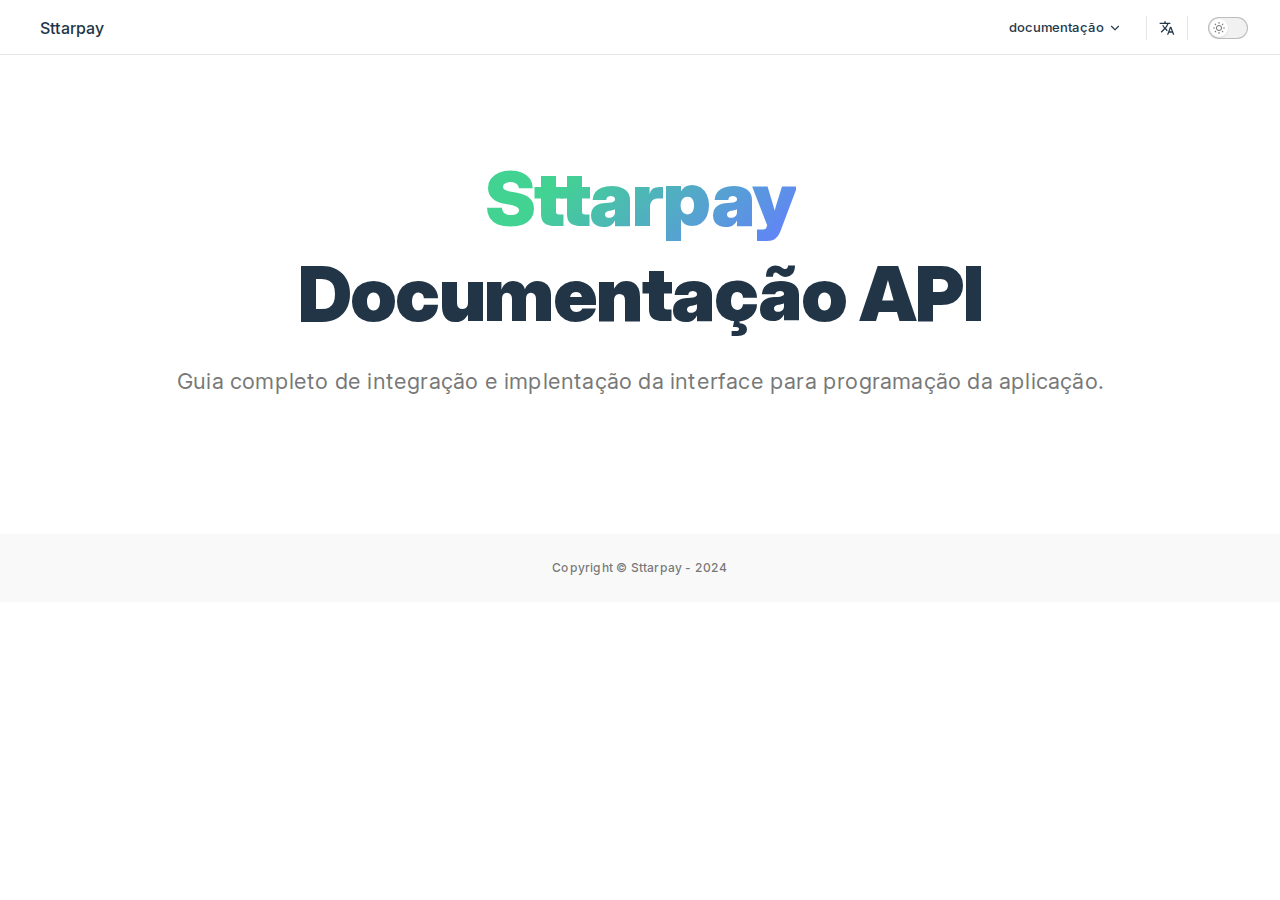
==== index.html @ b2a842ba "First Commit" ====
<!DOCTYPE html>
<html lang="pt-BR" dir="ltr">
  <head>
    <meta charset="utf-8">
    <meta name="viewport" content="width=device-width,initial-scale=1">
    <title>Sttarpay - Soluções em pagamentos | Sttarpay</title>
    <meta name="description" content="Sttarpay - Soluções em pagamentos">
    <meta name="generator" content="VitePress v1.3.1">
    <link rel="preload stylesheet" href="/assets/style.CIVxRo1d.css" as="style">
    
    <script type="module" src="/assets/app.BEiAkWxs.js"></script>
    <link rel="modulepreload" href="/assets/chunks/framework.CJnA3SgD.js">
    <link rel="modulepreload" href="/assets/chunks/theme.TRBtbxqf.js">
    <link rel="modulepreload" href="/assets/index.md.BgzaF4YB.lean.js">
    <link rel="icon" href="https://sttarpay.com/public/sttarpay/favicon.png">
    <meta name="theme-color" content="#3c8772">
    <meta property="og:url" content="https://sttarpay.com/">
    <meta property="og:type" content="website">
    <meta property="og:title" content="Sttarpay">
    <meta property="og:description" content="Sttarpay - Soluções em pagamentos">
    <meta property="og:image" content="https://sttarpay.com/public/sttarpay/logo-light.png">
    <meta name="twitter:site" content="@vuejs">
    <meta name="twitter:card" content="summary">
    <link rel="preconnect" href="https://sttarpay.com">
    <script>(()=>{const e=(s,t,r=!1)=>{const o=localStorage.getItem(s);(o?o!=="false":r)&&document.documentElement.classList.add(t)};e("vue-docs-prefer-composition","prefer-composition",!0),e("vue-docs-prefer-sfc","prefer-sfc",!0)})();</script>
    <script>location.search.includes("?uwu")&&document.documentElement.classList.add("uwu");</script>
    <script src="https://cdn.usefathom.com/script.js" data-site="XNOLWPLB" data-spa="auto" defer></script>
    <script src="https://vueschool.io/banner.js?affiliate=vuejs&amp;type=top" async></script>
    <script id="check-dark-mode">(()=>{const e=localStorage.getItem("vitepress-theme-appearance")||"auto",a=window.matchMedia("(prefers-color-scheme: dark)").matches;(!e||e==="auto"?a:e==="dark")&&document.documentElement.classList.add("dark")})();</script>
    <script id="check-mac-os">document.documentElement.classList.toggle("mac",/Mac|iPhone|iPod|iPad/i.test(navigator.platform));</script>
    <link rel="preload" href="/assets/inter-roman-latin.Di8DUHzh.woff2" as="font" type="font/woff2" crossorigin="">
  </head>
  <body>
    <div id="app"><div class="VPApp" data-v-3fe2f2df><!--[--><span tabindex="-1" data-v-361eeedf></span><a href="#VPContent" class="VPSkipLink visually-hidden" data-v-361eeedf>Skip to content</a><!--]--><!----><!--[--><!--]--><header class="VPNav nav-bar stick" data-v-3fe2f2df data-v-29266875><div class="VPNavBar" data-v-29266875 data-v-dfc07a47><div class="container" data-v-dfc07a47><a class="VPNavBarTitle" href="/" data-v-dfc07a47 data-v-f870b20c><!--[-->    <img src="https://sttarpay.com/public/sttarpay/logo-dark.png" alt="logo" style="width: 100px !important;" />
<span class="text" data-v-f870b20c>Sttarpay</span><!--]--></a><div class="content" data-v-dfc07a47><!----><nav aria-labelledby="main-nav-aria-label" class="VPNavBarMenu menu" data-v-dfc07a47 data-v-8f9f1551><span id="main-nav-aria-label" class="visually-hidden" data-v-8f9f1551>Main Navigation</span><!--[--><!--[--><div class="vt-flyout VPNavBarMenuGroup" data-v-8f9f1551 data-v-e635c560><button type="button" class="vt-flyout-button" aria-haspopup="true" aria-expanded="false"><!--[--><span class="vt-flyout-button-text">documentação <svg xmlns="http://www.w3.org/2000/svg" aria-hidden="true" focusable="false" viewbox="0 0 24 24" class="vt-flyout-button-text-icon"><path d="M12,16c-0.3,0-0.5-0.1-0.7-0.3l-6-6c-0.4-0.4-0.4-1,0-1.4s1-0.4,1.4,0l5.3,5.3l5.3-5.3c0.4-0.4,1-0.4,1.4,0s0.4,1,0,1.4l-6,6C12.5,15.9,12.3,16,12,16z"></path></svg></span><!--]--></button><div class="vt-flyout-menu"><div class="vt-menu"><div class="vt-menu-items"><!--[--><!--[--><a class="vt-link link vt-menu-link" href="/v1/introduction.html"><!--[-->API V1.0.0<!--]--><!----></a><!--]--><!--]--></div><!--[--><!--]--></div></div></div><!--]--><!--]--><div class="vt-flyout VPNavBarMenuGroup active VPNavBarLocale" data-v-8f9f1551 data-v-9d9e13ce><button type="button" class="vt-flyout-button" aria-haspopup="true" aria-expanded="false" aria-label="Select Language"><!--[--><div class="vt-locales-btn-icon-container" data-v-9d9e13ce><svg xmlns="http://www.w3.org/2000/svg" aria-hidden="true" focusable="false" viewbox="0 0 24 24" class="vt-locales-btn-icon" data-v-9d9e13ce><path d="M0 0h24v24H0z" fill="none"></path><path d=" M12.87 15.07l-2.54-2.51.03-.03c1.74-1.94 2.98-4.17 3.71-6.53H17V4h-7V2H8v2H1v1.99h11.17C11.5 7.92 10.44 9.75 9 11.35 8.07 10.32 7.3 9.19 6.69 8h-2c.73 1.63 1.73 3.17 2.98 4.56l-5.09 5.02L4 19l5-5 3.11 3.11.76-2.04zM18.5 10h-2L12 22h2l1.12-3h4.75L21 22h2l-4.5-12zm-2.62 7l1.62-4.33L19.12 17h-3.24z " class="css-c4d79v"></path></svg></div><!--]--></button><div class="vt-flyout-menu"><div class="vt-menu"><!----><!--[--><!--[--><!--[--><div class="vt-menu-items x-padding" data-v-9d9e13ce><!--[--><!--]--></div><!----><!--]--><!--]--><!--]--></div></div></div></nav><div class="VPNavBarAppearance appearance" data-v-dfc07a47 data-v-9a180c9d><button class="vt-switch vt-switch-appearance" type="button" role="switch" aria-label="Toggle dark mode" aria-checked="false" data-v-9a180c9d><span class="vt-switch-check"><span class="vt-switch-icon"><!--[--><svg xmlns="http://www.w3.org/2000/svg" aria-hidden="true" focusable="false" viewbox="0 0 24 24" class="vt-switch-appearance-sun"><path d="M12,18c-3.3,0-6-2.7-6-6s2.7-6,6-6s6,2.7,6,6S15.3,18,12,18zM12,8c-2.2,0-4,1.8-4,4c0,2.2,1.8,4,4,4c2.2,0,4-1.8,4-4C16,9.8,14.2,8,12,8z"></path><path d="M12,4c-0.6,0-1-0.4-1-1V1c0-0.6,0.4-1,1-1s1,0.4,1,1v2C13,3.6,12.6,4,12,4z"></path><path d="M12,24c-0.6,0-1-0.4-1-1v-2c0-0.6,0.4-1,1-1s1,0.4,1,1v2C13,23.6,12.6,24,12,24z"></path><path d="M5.6,6.6c-0.3,0-0.5-0.1-0.7-0.3L3.5,4.9c-0.4-0.4-0.4-1,0-1.4s1-0.4,1.4,0l1.4,1.4c0.4,0.4,0.4,1,0,1.4C6.2,6.5,5.9,6.6,5.6,6.6z"></path><path d="M19.8,20.8c-0.3,0-0.5-0.1-0.7-0.3l-1.4-1.4c-0.4-0.4-0.4-1,0-1.4s1-0.4,1.4,0l1.4,1.4c0.4,0.4,0.4,1,0,1.4C20.3,20.7,20,20.8,19.8,20.8z"></path><path d="M3,13H1c-0.6,0-1-0.4-1-1s0.4-1,1-1h2c0.6,0,1,0.4,1,1S3.6,13,3,13z"></path><path d="M23,13h-2c-0.6,0-1-0.4-1-1s0.4-1,1-1h2c0.6,0,1,0.4,1,1S23.6,13,23,13z"></path><path d="M4.2,20.8c-0.3,0-0.5-0.1-0.7-0.3c-0.4-0.4-0.4-1,0-1.4l1.4-1.4c0.4-0.4,1-0.4,1.4,0s0.4,1,0,1.4l-1.4,1.4C4.7,20.7,4.5,20.8,4.2,20.8z"></path><path d="M18.4,6.6c-0.3,0-0.5-0.1-0.7-0.3c-0.4-0.4-0.4-1,0-1.4l1.4-1.4c0.4-0.4,1-0.4,1.4,0s0.4,1,0,1.4l-1.4,1.4C18.9,6.5,18.6,6.6,18.4,6.6z"></path></svg><svg xmlns="http://www.w3.org/2000/svg" aria-hidden="true" focusable="false" viewbox="0 0 24 24" class="vt-switch-appearance-moon"><path d="M12.1,22c-0.3,0-0.6,0-0.9,0c-5.5-0.5-9.5-5.4-9-10.9c0.4-4.8,4.2-8.6,9-9c0.4,0,0.8,0.2,1,0.5c0.2,0.3,0.2,0.8-0.1,1.1c-2,2.7-1.4,6.4,1.3,8.4c2.1,1.6,5,1.6,7.1,0c0.3-0.2,0.7-0.3,1.1-0.1c0.3,0.2,0.5,0.6,0.5,1c-0.2,2.7-1.5,5.1-3.6,6.8C16.6,21.2,14.4,22,12.1,22zM9.3,4.4c-2.9,1-5,3.6-5.2,6.8c-0.4,4.4,2.8,8.3,7.2,8.7c2.1,0.2,4.2-0.4,5.8-1.8c1.1-0.9,1.9-2.1,2.4-3.4c-2.5,0.9-5.3,0.5-7.5-1.1C9.2,11.4,8.1,7.7,9.3,4.4z"></path></svg><!--]--></span></span></button></div><!----><div class="vt-flyout VPNavBarExtra extra" data-v-dfc07a47 data-v-f8e00724><button type="button" class="vt-flyout-button" aria-haspopup="true" aria-expanded="false" aria-label="extra navigation"><!--[--><svg xmlns="http://www.w3.org/2000/svg" aria-hidden="true" focusable="false" viewbox="0 0 24 24" class="vt-flyout-button-icon"><circle cx="12" cy="12" r="2"></circle><circle cx="19" cy="12" r="2"></circle><circle cx="5" cy="12" r="2"></circle></svg><!--]--></button><div class="vt-flyout-menu"><div class="vt-menu"><!----><!--[--><!--[--><div class="vt-menu-group" data-v-f8e00724><div class="vt-menu-item item" data-v-f8e00724><p class="vt-menu-label" data-v-f8e00724>Appearance</p><div class="vt-menu-action action" data-v-f8e00724><button class="vt-switch vt-switch-appearance" type="button" role="switch" aria-label="Toggle dark mode" aria-checked="false" data-v-f8e00724><span class="vt-switch-check"><span class="vt-switch-icon"><!--[--><svg xmlns="http://www.w3.org/2000/svg" aria-hidden="true" focusable="false" viewbox="0 0 24 24" class="vt-switch-appearance-sun"><path d="M12,18c-3.3,0-6-2.7-6-6s2.7-6,6-6s6,2.7,6,6S15.3,18,12,18zM12,8c-2.2,0-4,1.8-4,4c0,2.2,1.8,4,4,4c2.2,0,4-1.8,4-4C16,9.8,14.2,8,12,8z"></path><path d="M12,4c-0.6,0-1-0.4-1-1V1c0-0.6,0.4-1,1-1s1,0.4,1,1v2C13,3.6,12.6,4,12,4z"></path><path d="M12,24c-0.6,0-1-0.4-1-1v-2c0-0.6,0.4-1,1-1s1,0.4,1,1v2C13,23.6,12.6,24,12,24z"></path><path d="M5.6,6.6c-0.3,0-0.5-0.1-0.7-0.3L3.5,4.9c-0.4-0.4-0.4-1,0-1.4s1-0.4,1.4,0l1.4,1.4c0.4,0.4,0.4,1,0,1.4C6.2,6.5,5.9,6.6,5.6,6.6z"></path><path d="M19.8,20.8c-0.3,0-0.5-0.1-0.7-0.3l-1.4-1.4c-0.4-0.4-0.4-1,0-1.4s1-0.4,1.4,0l1.4,1.4c0.4,0.4,0.4,1,0,1.4C20.3,20.7,20,20.8,19.8,20.8z"></path><path d="M3,13H1c-0.6,0-1-0.4-1-1s0.4-1,1-1h2c0.6,0,1,0.4,1,1S3.6,13,3,13z"></path><path d="M23,13h-2c-0.6,0-1-0.4-1-1s0.4-1,1-1h2c0.6,0,1,0.4,1,1S23.6,13,23,13z"></path><path d="M4.2,20.8c-0.3,0-0.5-0.1-0.7-0.3c-0.4-0.4-0.4-1,0-1.4l1.4-1.4c0.4-0.4,1-0.4,1.4,0s0.4,1,0,1.4l-1.4,1.4C4.7,20.7,4.5,20.8,4.2,20.8z"></path><path d="M18.4,6.6c-0.3,0-0.5-0.1-0.7-0.3c-0.4-0.4-0.4-1,0-1.4l1.4-1.4c0.4-0.4,1-0.4,1.4,0s0.4,1,0,1.4l-1.4,1.4C18.9,6.5,18.6,6.6,18.4,6.6z"></path></svg><svg xmlns="http://www.w3.org/2000/svg" aria-hidden="true" focusable="false" viewbox="0 0 24 24" class="vt-switch-appearance-moon"><path d="M12.1,22c-0.3,0-0.6,0-0.9,0c-5.5-0.5-9.5-5.4-9-10.9c0.4-4.8,4.2-8.6,9-9c0.4,0,0.8,0.2,1,0.5c0.2,0.3,0.2,0.8-0.1,1.1c-2,2.7-1.4,6.4,1.3,8.4c2.1,1.6,5,1.6,7.1,0c0.3-0.2,0.7-0.3,1.1-0.1c0.3,0.2,0.5,0.6,0.5,1c-0.2,2.7-1.5,5.1-3.6,6.8C16.6,21.2,14.4,22,12.1,22zM9.3,4.4c-2.9,1-5,3.6-5.2,6.8c-0.4,4.4,2.8,8.3,7.2,8.7c2.1,0.2,4.2-0.4,5.8-1.8c1.1-0.9,1.9-2.1,2.4-3.4c-2.5,0.9-5.3,0.5-7.5-1.1C9.2,11.4,8.1,7.7,9.3,4.4z"></path></svg><!--]--></span></span></button></div></div></div><!----><!--]--><!--]--></div></div></div><button type="button" class="vt-hamburger VPNavBarHamburger hamburger" aria-label="Mobile navigation" aria-expanded="false" aria-controls="VPNavScreen" data-v-dfc07a47 data-v-233133a8><span class="vt-hamburger-container"><span class="vt-hamburger-top"></span><span class="vt-hamburger-middle"></span><span class="vt-hamburger-bottom"></span></span></button></div></div></div><!----></header><!----><!----><div id="VPContent" class="VPContent" data-v-3fe2f2df data-v-3d0eeaa6><div class="VPContentPage" data-v-3d0eeaa6><main><div style="position:relative;"><div><section id="hero" data-v-91623d86><img id="uwu" alt="Sttarpay" data-v-91623d86><h1 class="tagline" data-v-91623d86><span class="accent" data-v-91623d86>Sttarpay</span><br data-v-91623d86>Documentação API </h1><p class="description" data-v-91623d86> Guia completo de integração e implentação da interface para programação da aplicação. </p></section></div></div></main><!--[--><!--]--><div class="VPFooter" data-v-10fd32f1><!----><p class="copyright" data-v-10fd32f1>Copyright © Sttarpay - 2024 </p></div><!--[--><!--]--></div></div><div class="visually-hidden" aria-live="polite" data-v-3fe2f2df>Sttarpay - Soluções em pagamentos has loaded</div></div></div>
    <script>window.__VP_HASH_MAP__=JSON.parse("{\"index.md\":\"BgzaF4YB\",\"v1_authenticate.md\":\"b1BsYi8D\",\"v1_check-qrcode.md\":\"CsgzzR9W\",\"v1_generate-checkout.md\":\"n5UUa36j\",\"v1_generate-qrcode.md\":\"f564M9rn\",\"v1_introduction.md\":\"51lVRAH8\"}");window.__VP_SITE_DATA__=JSON.parse("{\"lang\":\"pt-BR\",\"dir\":\"ltr\",\"title\":\"Sttarpay\",\"description\":\"Sttarpay - Soluções em pagamentos\",\"base\":\"/\",\"head\":[],\"router\":{\"prefetchLinks\":true},\"appearance\":true,\"themeConfig\":{\"nav\":[{\"text\":\"documentação\",\"activeMatch\":\"^/(guide|style-guide|cookbook|examples)/\",\"items\":[{\"text\":\"API V1.0.0\",\"link\":\"/v1/introduction\"}]}],\"sidebar\":{\"/v1/\":[{\"text\":\"Introdução\",\"items\":[{\"text\":\"Autenticação da API\",\"link\":\"/v1/authenticate\"},{\"text\":\"Gerando QRCode de cobrança\",\"link\":\"/v1/generate-qrcode\"},{\"text\":\"Gerando Checkout de pagamento\",\"link\":\"/v1/generate-checkout\"},{\"text\":\"Status do pagamento\",\"link\":\"/v1/check-qrcode\"}]}]},\"localeLinks\":[],\"footer\":{\"copyright\":\"Copyright © Sttarpay - 2024 \"}},\"locales\":{},\"scrollOffset\":[\"header\",\".VPLocalNav\"],\"cleanUrls\":false}");</script>
    
  </body>
</html>
---- assets/style.CIVxRo1d.css ----
@import"https://fonts.googleapis.com/css2?family=Inter:wght@100..900&display=swap";.vt-doc.api h2 .header-anchor,.vt-doc.style-guide h2 .header-anchor{opacity:1}.vt-doc.sponsor h3{text-align:center;padding-bottom:1em;border-bottom:1px solid var(--vt-c-divider-light)}.vt-doc.sponsor h3 .header-anchor{display:none}.vt-badge.wip:before{content:"WIP"}.vt-badge.ts{background-color:#3178c6}.vt-badge.ts:before{content:"TS"}.vt-badge.dev-only,.vt-badge.experimental{color:var(--vt-c-text-light-1);background-color:var(--vt-c-yellow)}.vt-badge.dev-only:before{content:"Dev only"}.vt-badge.experimental:before{content:"Experimental"}.vt-badge[data-text]:before{content:attr(data-text)}.next-steps{margin-top:3rem}.next-steps .vt-box{border:1px solid var(--vt-c-bg-soft)}.next-steps .vt-box:hover{border-color:var(--vt-c-green-light);transition:border-color .3s cubic-bezier(.25,.8,.25,1)}.vt-doc .next-steps-link{font-size:20px;line-height:1.4;letter-spacing:-.02em;margin-bottom:.75em;display:block;color:var(--vt-c-green)}.vt-doc .next-steps-caption{margin-bottom:0;color:var(--vt-c-text-2);transition:color .5s}.vt-doc a[href^="https://play.vuejs.org"]:before{content:"▶";width:20px;height:20px;display:inline-flex;border-radius:10px;vertical-align:middle;position:relative;top:-2px;color:var(--vt-c-green);border:2px solid var(--vt-c-green);margin-right:8px;margin-left:4px;line-height:16px;padding-left:4.2px;font-size:11px}.demo{padding:22px 24px;border-radius:8px;box-shadow:var(--vt-shadow-2);margin-bottom:1.2em;transition:background-color .5s ease}.dark .demo{background-color:var(--vt-c-bg-soft)}.demo p{margin:0}.demo button{background-color:var(--vt-c-bg-mute);transition:background-color .5s;padding:5px 12px;border:1px solid var(--vt-c-divider);border-radius:8px;font-size:.9em;font-weight:600}.demo button+button{margin-left:1em}.demo input,.demo textarea,.demo select{border:1px solid var(--vt-c-divider);border-radius:4px;padding:.2em .6em;margin-top:10px;background:transparent;transition:background-color .5s}.dark .demo select{background:var(--vt-c-bg-soft)}.dark .demo select option{background:transparent}.demo input:not([type]):focus,.demo textarea:focus,.demo select:focus{outline:1px solid blue}.demo select{-webkit-appearance:listbox}.demo label{margin:0 1em 0 .4em}.demo select[multiple]{width:100px}.demo h1{margin:10px 0 0}.nowrap{white-space:nowrap}.sr-only{position:absolute;width:1px;height:1px;padding:0;margin:-1px;overflow:hidden;clip:rect(0,0,0,0);border:0}.style-example{border-radius:8px 8px 12px 12px;margin:1.6em 0;padding:1.6em 1.6em .1px;position:relative;border:1px solid transparent;transition:background-color .25s ease,border-color .25s ease}.vt-doc .style-example h3{margin:0;font-size:1.1em}.style-example-bad{background:#f7e8e8}.dark .style-example-bad{background:transparent;border-color:var(--vt-c-red)}.style-example-bad h3{color:var(--vt-c-red)}.style-example-good{background:#ecfaf7}.dark .style-example-good{background:transparent;border-color:var(--vt-c-green)}.style-example-good h3{color:var(--vt-c-green)}.details summary{font-weight:700!important}.style-verb{font-size:.6em;display:inline-block;border-radius:6px;font-size:.65em;line-height:1;font-weight:600;padding:.35em .4em .3em;position:relative;top:-.15em;margin-right:.5em;color:var(--vt-c-bg);transition:color .5s;background-color:var(--vt-c-brand)}.style-verb.avoid{background-color:var(--vt-c-red)}/*!
 * Font Awesome Free 6.6.0 by @fontawesome - https://fontawesome.com
 * License - https://fontawesome.com/license/free (Icons: CC BY 4.0, Fonts: SIL OFL 1.1, Code: MIT License)
 * Copyright 2024 Fonticons, Inc.
 */.fa{font-family:var(--fa-style-family,"Font Awesome 6 Free");font-weight:var(--fa-style,900)}.fa,.fa-brands,.fa-classic,.fa-regular,.fa-sharp-solid,.fa-solid,.fab,.far,.fas{-moz-osx-font-smoothing:grayscale;-webkit-font-smoothing:antialiased;display:var(--fa-display,inline-block);font-style:normal;font-variant:normal;line-height:1;text-rendering:auto}.fa-classic,.fa-regular,.fa-solid,.far,.fas{font-family:"Font Awesome 6 Free"}.fa-brands,.fab{font-family:"Font Awesome 6 Brands"}.fa-1x{font-size:1em}.fa-2x{font-size:2em}.fa-3x{font-size:3em}.fa-4x{font-size:4em}.fa-5x{font-size:5em}.fa-6x{font-size:6em}.fa-7x{font-size:7em}.fa-8x{font-size:8em}.fa-9x{font-size:9em}.fa-10x{font-size:10em}.fa-2xs{font-size:.625em;line-height:.1em;vertical-align:.225em}.fa-xs{font-size:.75em;line-height:.08333em;vertical-align:.125em}.fa-sm{font-size:.875em;line-height:.07143em;vertical-align:.05357em}.fa-lg{font-size:1.25em;line-height:.05em;vertical-align:-.075em}.fa-xl{font-size:1.5em;line-height:.04167em;vertical-align:-.125em}.fa-2xl{font-size:2em;line-height:.03125em;vertical-align:-.1875em}.fa-fw{text-align:center;width:1.25em}.fa-ul{list-style-type:none;margin-left:var(--fa-li-margin,2.5em);padding-left:0}.fa-ul>li{position:relative}.fa-li{left:calc(var(--fa-li-width, 2em)*-1);position:absolute;text-align:center;width:var(--fa-li-width,2em);line-height:inherit}.fa-border{border-radius:var(--fa-border-radius,.1em);border:var(--fa-border-width,.08em) var(--fa-border-style,solid) var(--fa-border-color,#eee);padding:var(--fa-border-padding,.2em .25em .15em)}.fa-pull-left{float:left;margin-right:var(--fa-pull-margin,.3em)}.fa-pull-right{float:right;margin-left:var(--fa-pull-margin,.3em)}.fa-beat{animation-name:fa-beat;animation-delay:var(--fa-animation-delay,0s);animation-direction:var(--fa-animation-direction,normal);animation-duration:var(--fa-animation-duration,1s);animation-iteration-count:var(--fa-animation-iteration-count,infinite);animation-timing-function:var(--fa-animation-timing,ease-in-out)}.fa-bounce{animation-name:fa-bounce;animation-delay:var(--fa-animation-delay,0s);animation-direction:var(--fa-animation-direction,normal);animation-duration:var(--fa-animation-duration,1s);animation-iteration-count:var(--fa-animation-iteration-count,infinite);animation-timing-function:var(--fa-animation-timing,cubic-bezier(.28,.84,.42,1))}.fa-fade{animation-name:fa-fade;animation-iteration-count:var(--fa-animation-iteration-count,infinite);animation-timing-function:var(--fa-animation-timing,cubic-bezier(.4,0,.6,1))}.fa-beat-fade,.fa-fade{animation-delay:var(--fa-animation-delay,0s);animation-direction:var(--fa-animation-direction,normal);animation-duration:var(--fa-animation-duration,1s)}.fa-beat-fade{animation-name:fa-beat-fade;animation-iteration-count:var(--fa-animation-iteration-count,infinite);animation-timing-function:var(--fa-animation-timing,cubic-bezier(.4,0,.6,1))}.fa-flip{animation-name:fa-flip;animation-delay:var(--fa-animation-delay,0s);animation-direction:var(--fa-animation-direction,normal);animation-duration:var(--fa-animation-duration,1s);animation-iteration-count:var(--fa-animation-iteration-count,infinite);animation-timing-function:var(--fa-animation-timing,ease-in-out)}.fa-shake{animation-name:fa-shake;animation-duration:var(--fa-animation-duration,1s);animation-iteration-count:var(--fa-animation-iteration-count,infinite);animation-timing-function:var(--fa-animation-timing,linear)}.fa-shake,.fa-spin{animation-delay:var(--fa-animation-delay,0s);animation-direction:var(--fa-animation-direction,normal)}.fa-spin{animation-name:fa-spin;animation-duration:var(--fa-animation-duration,2s);animation-iteration-count:var(--fa-animation-iteration-count,infinite);animation-timing-function:var(--fa-animation-timing,linear)}.fa-spin-reverse{--fa-animation-direction:reverse}.fa-pulse,.fa-spin-pulse{animation-name:fa-spin;animation-direction:var(--fa-animation-direction,normal);animation-duration:var(--fa-animation-duration,1s);animation-iteration-count:var(--fa-animation-iteration-count,infinite);animation-timing-function:var(--fa-animation-timing,steps(8))}@media (prefers-reduced-motion:reduce){.fa-beat,.fa-beat-fade,.fa-bounce,.fa-fade,.fa-flip,.fa-pulse,.fa-shake,.fa-spin,.fa-spin-pulse{animation-delay:-1ms;animation-duration:1ms;animation-iteration-count:1;transition-delay:0s;transition-duration:0s}}@keyframes fa-beat{0%,90%{transform:scale(1)}45%{transform:scale(var(--fa-beat-scale,1.25))}}@keyframes fa-bounce{0%{transform:scale(1) translateY(0)}10%{transform:scale(var(--fa-bounce-start-scale-x,1.1),var(--fa-bounce-start-scale-y,.9)) translateY(0)}30%{transform:scale(var(--fa-bounce-jump-scale-x,.9),var(--fa-bounce-jump-scale-y,1.1)) translateY(var(--fa-bounce-height,-.5em))}50%{transform:scale(var(--fa-bounce-land-scale-x,1.05),var(--fa-bounce-land-scale-y,.95)) translateY(0)}57%{transform:scale(1) translateY(var(--fa-bounce-rebound,-.125em))}64%{transform:scale(1) translateY(0)}to{transform:scale(1) translateY(0)}}@keyframes fa-fade{50%{opacity:var(--fa-fade-opacity,.4)}}@keyframes fa-beat-fade{0%,to{opacity:var(--fa-beat-fade-opacity,.4);transform:scale(1)}50%{opacity:1;transform:scale(var(--fa-beat-fade-scale,1.125))}}@keyframes fa-flip{50%{transform:rotate3d(var(--fa-flip-x,0),var(--fa-flip-y,1),var(--fa-flip-z,0),var(--fa-flip-angle,-180deg))}}@keyframes fa-shake{0%{transform:rotate(-15deg)}4%{transform:rotate(15deg)}8%,24%{transform:rotate(-18deg)}12%,28%{transform:rotate(18deg)}16%{transform:rotate(-22deg)}20%{transform:rotate(22deg)}32%{transform:rotate(-12deg)}36%{transform:rotate(12deg)}40%,to{transform:rotate(0)}}@keyframes fa-spin{0%{transform:rotate(0)}to{transform:rotate(1turn)}}.fa-rotate-90{transform:rotate(90deg)}.fa-rotate-180{transform:rotate(180deg)}.fa-rotate-270{transform:rotate(270deg)}.fa-flip-horizontal{transform:scaleX(-1)}.fa-flip-vertical{transform:scaleY(-1)}.fa-flip-both,.fa-flip-horizontal.fa-flip-vertical{transform:scale(-1)}.fa-rotate-by{transform:rotate(var(--fa-rotate-angle,0))}.fa-stack{display:inline-block;height:2em;line-height:2em;position:relative;vertical-align:middle;width:2.5em}.fa-stack-1x,.fa-stack-2x{left:0;position:absolute;text-align:center;width:100%;z-index:var(--fa-stack-z-index,auto)}.fa-stack-1x{line-height:inherit}.fa-stack-2x{font-size:2em}.fa-inverse{color:var(--fa-inverse,#fff)}.fa-0:before{content:"0"}.fa-1:before{content:"1"}.fa-2:before{content:"2"}.fa-3:before{content:"3"}.fa-4:before{content:"4"}.fa-5:before{content:"5"}.fa-6:before{content:"6"}.fa-7:before{content:"7"}.fa-8:before{content:"8"}.fa-9:before{content:"9"}.fa-fill-drip:before{content:""}.fa-arrows-to-circle:before{content:""}.fa-chevron-circle-right:before,.fa-circle-chevron-right:before{content:""}.fa-at:before{content:"@"}.fa-trash-alt:before,.fa-trash-can:before{content:""}.fa-text-height:before{content:""}.fa-user-times:before,.fa-user-xmark:before{content:""}.fa-stethoscope:before{content:""}.fa-comment-alt:before,.fa-message:before{content:""}.fa-info:before{content:""}.fa-compress-alt:before,.fa-down-left-and-up-right-to-center:before{content:""}.fa-explosion:before{content:""}.fa-file-alt:before,.fa-file-lines:before,.fa-file-text:before{content:""}.fa-wave-square:before{content:""}.fa-ring:before{content:""}.fa-building-un:before{content:""}.fa-dice-three:before{content:""}.fa-calendar-alt:before,.fa-calendar-days:before{content:""}.fa-anchor-circle-check:before{content:""}.fa-building-circle-arrow-right:before{content:""}.fa-volleyball-ball:before,.fa-volleyball:before{content:""}.fa-arrows-up-to-line:before{content:""}.fa-sort-desc:before,.fa-sort-down:before{content:""}.fa-circle-minus:before,.fa-minus-circle:before{content:""}.fa-door-open:before{content:""}.fa-right-from-bracket:before,.fa-sign-out-alt:before{content:""}.fa-atom:before{content:""}.fa-soap:before{content:""}.fa-heart-music-camera-bolt:before,.fa-icons:before{content:""}.fa-microphone-alt-slash:before,.fa-microphone-lines-slash:before{content:""}.fa-bridge-circle-check:before{content:""}.fa-pump-medical:before{content:""}.fa-fingerprint:before{content:""}.fa-hand-point-right:before{content:""}.fa-magnifying-glass-location:before,.fa-search-location:before{content:""}.fa-forward-step:before,.fa-step-forward:before{content:""}.fa-face-smile-beam:before,.fa-smile-beam:before{content:""}.fa-flag-checkered:before{content:""}.fa-football-ball:before,.fa-football:before{content:""}.fa-school-circle-exclamation:before{content:""}.fa-crop:before{content:""}.fa-angle-double-down:before,.fa-angles-down:before{content:""}.fa-users-rectangle:before{content:""}.fa-people-roof:before{content:""}.fa-people-line:before{content:""}.fa-beer-mug-empty:before,.fa-beer:before{content:""}.fa-diagram-predecessor:before{content:""}.fa-arrow-up-long:before,.fa-long-arrow-up:before{content:""}.fa-burn:before,.fa-fire-flame-simple:before{content:""}.fa-male:before,.fa-person:before{content:""}.fa-laptop:before{content:""}.fa-file-csv:before{content:""}.fa-menorah:before{content:""}.fa-truck-plane:before{content:""}.fa-record-vinyl:before{content:""}.fa-face-grin-stars:before,.fa-grin-stars:before{content:""}.fa-bong:before{content:""}.fa-pastafarianism:before,.fa-spaghetti-monster-flying:before{content:""}.fa-arrow-down-up-across-line:before{content:""}.fa-spoon:before,.fa-utensil-spoon:before{content:""}.fa-jar-wheat:before{content:""}.fa-envelopes-bulk:before,.fa-mail-bulk:before{content:""}.fa-file-circle-exclamation:before{content:""}.fa-circle-h:before,.fa-hospital-symbol:before{content:""}.fa-pager:before{content:""}.fa-address-book:before,.fa-contact-book:before{content:""}.fa-strikethrough:before{content:""}.fa-k:before{content:"K"}.fa-landmark-flag:before{content:""}.fa-pencil-alt:before,.fa-pencil:before{content:""}.fa-backward:before{content:""}.fa-caret-right:before{content:""}.fa-comments:before{content:""}.fa-file-clipboard:before,.fa-paste:before{content:""}.fa-code-pull-request:before{content:""}.fa-clipboard-list:before{content:""}.fa-truck-loading:before,.fa-truck-ramp-box:before{content:""}.fa-user-check:before{content:""}.fa-vial-virus:before{content:""}.fa-sheet-plastic:before{content:""}.fa-blog:before{content:""}.fa-user-ninja:before{content:""}.fa-person-arrow-up-from-line:before{content:""}.fa-scroll-torah:before,.fa-torah:before{content:""}.fa-broom-ball:before,.fa-quidditch-broom-ball:before,.fa-quidditch:before{content:""}.fa-toggle-off:before{content:""}.fa-archive:before,.fa-box-archive:before{content:""}.fa-person-drowning:before{content:""}.fa-arrow-down-9-1:before,.fa-sort-numeric-desc:before,.fa-sort-numeric-down-alt:before{content:""}.fa-face-grin-tongue-squint:before,.fa-grin-tongue-squint:before{content:""}.fa-spray-can:before{content:""}.fa-truck-monster:before{content:""}.fa-w:before{content:"W"}.fa-earth-africa:before,.fa-globe-africa:before{content:""}.fa-rainbow:before{content:""}.fa-circle-notch:before{content:""}.fa-tablet-alt:before,.fa-tablet-screen-button:before{content:""}.fa-paw:before{content:""}.fa-cloud:before{content:""}.fa-trowel-bricks:before{content:""}.fa-face-flushed:before,.fa-flushed:before{content:""}.fa-hospital-user:before{content:""}.fa-tent-arrow-left-right:before{content:""}.fa-gavel:before,.fa-legal:before{content:""}.fa-binoculars:before{content:""}.fa-microphone-slash:before{content:""}.fa-box-tissue:before{content:""}.fa-motorcycle:before{content:""}.fa-bell-concierge:before,.fa-concierge-bell:before{content:""}.fa-pen-ruler:before,.fa-pencil-ruler:before{content:""}.fa-people-arrows-left-right:before,.fa-people-arrows:before{content:""}.fa-mars-and-venus-burst:before{content:""}.fa-caret-square-right:before,.fa-square-caret-right:before{content:""}.fa-cut:before,.fa-scissors:before{content:""}.fa-sun-plant-wilt:before{content:""}.fa-toilets-portable:before{content:""}.fa-hockey-puck:before{content:""}.fa-table:before{content:""}.fa-magnifying-glass-arrow-right:before{content:""}.fa-digital-tachograph:before,.fa-tachograph-digital:before{content:""}.fa-users-slash:before{content:""}.fa-clover:before{content:""}.fa-mail-reply:before,.fa-reply:before{content:""}.fa-star-and-crescent:before{content:""}.fa-house-fire:before{content:""}.fa-minus-square:before,.fa-square-minus:before{content:""}.fa-helicopter:before{content:""}.fa-compass:before{content:""}.fa-caret-square-down:before,.fa-square-caret-down:before{content:""}.fa-file-circle-question:before{content:""}.fa-laptop-code:before{content:""}.fa-swatchbook:before{content:""}.fa-prescription-bottle:before{content:""}.fa-bars:before,.fa-navicon:before{content:""}.fa-people-group:before{content:""}.fa-hourglass-3:before,.fa-hourglass-end:before{content:""}.fa-heart-broken:before,.fa-heart-crack:before{content:""}.fa-external-link-square-alt:before,.fa-square-up-right:before{content:""}.fa-face-kiss-beam:before,.fa-kiss-beam:before{content:""}.fa-film:before{content:""}.fa-ruler-horizontal:before{content:""}.fa-people-robbery:before{content:""}.fa-lightbulb:before{content:""}.fa-caret-left:before{content:""}.fa-circle-exclamation:before,.fa-exclamation-circle:before{content:""}.fa-school-circle-xmark:before{content:""}.fa-arrow-right-from-bracket:before,.fa-sign-out:before{content:""}.fa-chevron-circle-down:before,.fa-circle-chevron-down:before{content:""}.fa-unlock-alt:before,.fa-unlock-keyhole:before{content:""}.fa-cloud-showers-heavy:before{content:""}.fa-headphones-alt:before,.fa-headphones-simple:before{content:""}.fa-sitemap:before{content:""}.fa-circle-dollar-to-slot:before,.fa-donate:before{content:""}.fa-memory:before{content:""}.fa-road-spikes:before{content:""}.fa-fire-burner:before{content:""}.fa-flag:before{content:""}.fa-hanukiah:before{content:""}.fa-feather:before{content:""}.fa-volume-down:before,.fa-volume-low:before{content:""}.fa-comment-slash:before{content:""}.fa-cloud-sun-rain:before{content:""}.fa-compress:before{content:""}.fa-wheat-alt:before,.fa-wheat-awn:before{content:""}.fa-ankh:before{content:""}.fa-hands-holding-child:before{content:""}.fa-asterisk:before{content:"*"}.fa-check-square:before,.fa-square-check:before{content:""}.fa-peseta-sign:before{content:""}.fa-header:before,.fa-heading:before{content:""}.fa-ghost:before{content:""}.fa-list-squares:before,.fa-list:before{content:""}.fa-phone-square-alt:before,.fa-square-phone-flip:before{content:""}.fa-cart-plus:before{content:""}.fa-gamepad:before{content:""}.fa-circle-dot:before,.fa-dot-circle:before{content:""}.fa-dizzy:before,.fa-face-dizzy:before{content:""}.fa-egg:before{content:""}.fa-house-medical-circle-xmark:before{content:""}.fa-campground:before{content:""}.fa-folder-plus:before{content:""}.fa-futbol-ball:before,.fa-futbol:before,.fa-soccer-ball:before{content:""}.fa-paint-brush:before,.fa-paintbrush:before{content:""}.fa-lock:before{content:""}.fa-gas-pump:before{content:""}.fa-hot-tub-person:before,.fa-hot-tub:before{content:""}.fa-map-location:before,.fa-map-marked:before{content:""}.fa-house-flood-water:before{content:""}.fa-tree:before{content:""}.fa-bridge-lock:before{content:""}.fa-sack-dollar:before{content:""}.fa-edit:before,.fa-pen-to-square:before{content:""}.fa-car-side:before{content:""}.fa-share-alt:before,.fa-share-nodes:before{content:""}.fa-heart-circle-minus:before{content:""}.fa-hourglass-2:before,.fa-hourglass-half:before{content:""}.fa-microscope:before{content:""}.fa-sink:before{content:""}.fa-bag-shopping:before,.fa-shopping-bag:before{content:""}.fa-arrow-down-z-a:before,.fa-sort-alpha-desc:before,.fa-sort-alpha-down-alt:before{content:""}.fa-mitten:before{content:""}.fa-person-rays:before{content:""}.fa-users:before{content:""}.fa-eye-slash:before{content:""}.fa-flask-vial:before{content:""}.fa-hand-paper:before,.fa-hand:before{content:""}.fa-om:before{content:""}.fa-worm:before{content:""}.fa-house-circle-xmark:before{content:""}.fa-plug:before{content:""}.fa-chevron-up:before{content:""}.fa-hand-spock:before{content:""}.fa-stopwatch:before{content:""}.fa-face-kiss:before,.fa-kiss:before{content:""}.fa-bridge-circle-xmark:before{content:""}.fa-face-grin-tongue:before,.fa-grin-tongue:before{content:""}.fa-chess-bishop:before{content:""}.fa-face-grin-wink:before,.fa-grin-wink:before{content:""}.fa-deaf:before,.fa-deafness:before,.fa-ear-deaf:before,.fa-hard-of-hearing:before{content:""}.fa-road-circle-check:before{content:""}.fa-dice-five:before{content:""}.fa-rss-square:before,.fa-square-rss:before{content:""}.fa-land-mine-on:before{content:""}.fa-i-cursor:before{content:""}.fa-stamp:before{content:""}.fa-stairs:before{content:""}.fa-i:before{content:"I"}.fa-hryvnia-sign:before,.fa-hryvnia:before{content:""}.fa-pills:before{content:""}.fa-face-grin-wide:before,.fa-grin-alt:before{content:""}.fa-tooth:before{content:""}.fa-v:before{content:"V"}.fa-bangladeshi-taka-sign:before{content:""}.fa-bicycle:before{content:""}.fa-rod-asclepius:before,.fa-rod-snake:before,.fa-staff-aesculapius:before,.fa-staff-snake:before{content:""}.fa-head-side-cough-slash:before{content:""}.fa-ambulance:before,.fa-truck-medical:before{content:""}.fa-wheat-awn-circle-exclamation:before{content:""}.fa-snowman:before{content:""}.fa-mortar-pestle:before{content:""}.fa-road-barrier:before{content:""}.fa-school:before{content:""}.fa-igloo:before{content:""}.fa-joint:before{content:""}.fa-angle-right:before{content:""}.fa-horse:before{content:""}.fa-q:before{content:"Q"}.fa-g:before{content:"G"}.fa-notes-medical:before{content:""}.fa-temperature-2:before,.fa-temperature-half:before,.fa-thermometer-2:before,.fa-thermometer-half:before{content:""}.fa-dong-sign:before{content:""}.fa-capsules:before{content:""}.fa-poo-bolt:before,.fa-poo-storm:before{content:""}.fa-face-frown-open:before,.fa-frown-open:before{content:""}.fa-hand-point-up:before{content:""}.fa-money-bill:before{content:""}.fa-bookmark:before{content:""}.fa-align-justify:before{content:""}.fa-umbrella-beach:before{content:""}.fa-helmet-un:before{content:""}.fa-bullseye:before{content:""}.fa-bacon:before{content:""}.fa-hand-point-down:before{content:""}.fa-arrow-up-from-bracket:before{content:""}.fa-folder-blank:before,.fa-folder:before{content:""}.fa-file-medical-alt:before,.fa-file-waveform:before{content:""}.fa-radiation:before{content:""}.fa-chart-simple:before{content:""}.fa-mars-stroke:before{content:""}.fa-vial:before{content:""}.fa-dashboard:before,.fa-gauge-med:before,.fa-gauge:before,.fa-tachometer-alt-average:before{content:""}.fa-magic-wand-sparkles:before,.fa-wand-magic-sparkles:before{content:""}.fa-e:before{content:"E"}.fa-pen-alt:before,.fa-pen-clip:before{content:""}.fa-bridge-circle-exclamation:before{content:""}.fa-user:before{content:""}.fa-school-circle-check:before{content:""}.fa-dumpster:before{content:""}.fa-shuttle-van:before,.fa-van-shuttle:before{content:""}.fa-building-user:before{content:""}.fa-caret-square-left:before,.fa-square-caret-left:before{content:""}.fa-highlighter:before{content:""}.fa-key:before{content:""}.fa-bullhorn:before{content:""}.fa-globe:before{content:""}.fa-synagogue:before{content:""}.fa-person-half-dress:before{content:""}.fa-road-bridge:before{content:""}.fa-location-arrow:before{content:""}.fa-c:before{content:"C"}.fa-tablet-button:before{content:""}.fa-building-lock:before{content:""}.fa-pizza-slice:before{content:""}.fa-money-bill-wave:before{content:""}.fa-area-chart:before,.fa-chart-area:before{content:""}.fa-house-flag:before{content:""}.fa-person-circle-minus:before{content:""}.fa-ban:before,.fa-cancel:before{content:""}.fa-camera-rotate:before{content:""}.fa-air-freshener:before,.fa-spray-can-sparkles:before{content:""}.fa-star:before{content:""}.fa-repeat:before{content:""}.fa-cross:before{content:""}.fa-box:before{content:""}.fa-venus-mars:before{content:""}.fa-arrow-pointer:before,.fa-mouse-pointer:before{content:""}.fa-expand-arrows-alt:before,.fa-maximize:before{content:""}.fa-charging-station:before{content:""}.fa-shapes:before,.fa-triangle-circle-square:before{content:""}.fa-random:before,.fa-shuffle:before{content:""}.fa-person-running:before,.fa-running:before{content:""}.fa-mobile-retro:before{content:""}.fa-grip-lines-vertical:before{content:""}.fa-spider:before{content:""}.fa-hands-bound:before{content:""}.fa-file-invoice-dollar:before{content:""}.fa-plane-circle-exclamation:before{content:""}.fa-x-ray:before{content:""}.fa-spell-check:before{content:""}.fa-slash:before{content:""}.fa-computer-mouse:before,.fa-mouse:before{content:""}.fa-arrow-right-to-bracket:before,.fa-sign-in:before{content:""}.fa-shop-slash:before,.fa-store-alt-slash:before{content:""}.fa-server:before{content:""}.fa-virus-covid-slash:before{content:""}.fa-shop-lock:before{content:""}.fa-hourglass-1:before,.fa-hourglass-start:before{content:""}.fa-blender-phone:before{content:""}.fa-building-wheat:before{content:""}.fa-person-breastfeeding:before{content:""}.fa-right-to-bracket:before,.fa-sign-in-alt:before{content:""}.fa-venus:before{content:""}.fa-passport:before{content:""}.fa-thumb-tack-slash:before,.fa-thumbtack-slash:before{content:""}.fa-heart-pulse:before,.fa-heartbeat:before{content:""}.fa-people-carry-box:before,.fa-people-carry:before{content:""}.fa-temperature-high:before{content:""}.fa-microchip:before{content:""}.fa-crown:before{content:""}.fa-weight-hanging:before{content:""}.fa-xmarks-lines:before{content:""}.fa-file-prescription:before{content:""}.fa-weight-scale:before,.fa-weight:before{content:""}.fa-user-friends:before,.fa-user-group:before{content:""}.fa-arrow-up-a-z:before,.fa-sort-alpha-up:before{content:""}.fa-chess-knight:before{content:""}.fa-face-laugh-squint:before,.fa-laugh-squint:before{content:""}.fa-wheelchair:before{content:""}.fa-arrow-circle-up:before,.fa-circle-arrow-up:before{content:""}.fa-toggle-on:before{content:""}.fa-person-walking:before,.fa-walking:before{content:""}.fa-l:before{content:"L"}.fa-fire:before{content:""}.fa-bed-pulse:before,.fa-procedures:before{content:""}.fa-shuttle-space:before,.fa-space-shuttle:before{content:""}.fa-face-laugh:before,.fa-laugh:before{content:""}.fa-folder-open:before{content:""}.fa-heart-circle-plus:before{content:""}.fa-code-fork:before{content:""}.fa-city:before{content:""}.fa-microphone-alt:before,.fa-microphone-lines:before{content:""}.fa-pepper-hot:before{content:""}.fa-unlock:before{content:""}.fa-colon-sign:before{content:""}.fa-headset:before{content:""}.fa-store-slash:before{content:""}.fa-road-circle-xmark:before{content:""}.fa-user-minus:before{content:""}.fa-mars-stroke-up:before,.fa-mars-stroke-v:before{content:""}.fa-champagne-glasses:before,.fa-glass-cheers:before{content:""}.fa-clipboard:before{content:""}.fa-house-circle-exclamation:before{content:""}.fa-file-arrow-up:before,.fa-file-upload:before{content:""}.fa-wifi-3:before,.fa-wifi-strong:before,.fa-wifi:before{content:""}.fa-bath:before,.fa-bathtub:before{content:""}.fa-underline:before{content:""}.fa-user-edit:before,.fa-user-pen:before{content:""}.fa-signature:before{content:""}.fa-stroopwafel:before{content:""}.fa-bold:before{content:""}.fa-anchor-lock:before{content:""}.fa-building-ngo:before{content:""}.fa-manat-sign:before{content:""}.fa-not-equal:before{content:""}.fa-border-style:before,.fa-border-top-left:before{content:""}.fa-map-location-dot:before,.fa-map-marked-alt:before{content:""}.fa-jedi:before{content:""}.fa-poll:before,.fa-square-poll-vertical:before{content:""}.fa-mug-hot:before{content:""}.fa-battery-car:before,.fa-car-battery:before{content:""}.fa-gift:before{content:""}.fa-dice-two:before{content:""}.fa-chess-queen:before{content:""}.fa-glasses:before{content:""}.fa-chess-board:before{content:""}.fa-building-circle-check:before{content:""}.fa-person-chalkboard:before{content:""}.fa-mars-stroke-h:before,.fa-mars-stroke-right:before{content:""}.fa-hand-back-fist:before,.fa-hand-rock:before{content:""}.fa-caret-square-up:before,.fa-square-caret-up:before{content:""}.fa-cloud-showers-water:before{content:""}.fa-bar-chart:before,.fa-chart-bar:before{content:""}.fa-hands-bubbles:before,.fa-hands-wash:before{content:""}.fa-less-than-equal:before{content:""}.fa-train:before{content:""}.fa-eye-low-vision:before,.fa-low-vision:before{content:""}.fa-crow:before{content:""}.fa-sailboat:before{content:""}.fa-window-restore:before{content:""}.fa-plus-square:before,.fa-square-plus:before{content:""}.fa-torii-gate:before{content:""}.fa-frog:before{content:""}.fa-bucket:before{content:""}.fa-image:before{content:""}.fa-microphone:before{content:""}.fa-cow:before{content:""}.fa-caret-up:before{content:""}.fa-screwdriver:before{content:""}.fa-folder-closed:before{content:""}.fa-house-tsunami:before{content:""}.fa-square-nfi:before{content:""}.fa-arrow-up-from-ground-water:before{content:""}.fa-glass-martini-alt:before,.fa-martini-glass:before{content:""}.fa-rotate-back:before,.fa-rotate-backward:before,.fa-rotate-left:before,.fa-undo-alt:before{content:""}.fa-columns:before,.fa-table-columns:before{content:""}.fa-lemon:before{content:""}.fa-head-side-mask:before{content:""}.fa-handshake:before{content:""}.fa-gem:before{content:""}.fa-dolly-box:before,.fa-dolly:before{content:""}.fa-smoking:before{content:""}.fa-compress-arrows-alt:before,.fa-minimize:before{content:""}.fa-monument:before{content:""}.fa-snowplow:before{content:""}.fa-angle-double-right:before,.fa-angles-right:before{content:""}.fa-cannabis:before{content:""}.fa-circle-play:before,.fa-play-circle:before{content:""}.fa-tablets:before{content:""}.fa-ethernet:before{content:""}.fa-eur:before,.fa-euro-sign:before,.fa-euro:before{content:""}.fa-chair:before{content:""}.fa-check-circle:before,.fa-circle-check:before{content:""}.fa-circle-stop:before,.fa-stop-circle:before{content:""}.fa-compass-drafting:before,.fa-drafting-compass:before{content:""}.fa-plate-wheat:before{content:""}.fa-icicles:before{content:""}.fa-person-shelter:before{content:""}.fa-neuter:before{content:""}.fa-id-badge:before{content:""}.fa-marker:before{content:""}.fa-face-laugh-beam:before,.fa-laugh-beam:before{content:""}.fa-helicopter-symbol:before{content:""}.fa-universal-access:before{content:""}.fa-chevron-circle-up:before,.fa-circle-chevron-up:before{content:""}.fa-lari-sign:before{content:""}.fa-volcano:before{content:""}.fa-person-walking-dashed-line-arrow-right:before{content:""}.fa-gbp:before,.fa-pound-sign:before,.fa-sterling-sign:before{content:""}.fa-viruses:before{content:""}.fa-square-person-confined:before{content:""}.fa-user-tie:before{content:""}.fa-arrow-down-long:before,.fa-long-arrow-down:before{content:""}.fa-tent-arrow-down-to-line:before{content:""}.fa-certificate:before{content:""}.fa-mail-reply-all:before,.fa-reply-all:before{content:""}.fa-suitcase:before{content:""}.fa-person-skating:before,.fa-skating:before{content:""}.fa-filter-circle-dollar:before,.fa-funnel-dollar:before{content:""}.fa-camera-retro:before{content:""}.fa-arrow-circle-down:before,.fa-circle-arrow-down:before{content:""}.fa-arrow-right-to-file:before,.fa-file-import:before{content:""}.fa-external-link-square:before,.fa-square-arrow-up-right:before{content:""}.fa-box-open:before{content:""}.fa-scroll:before{content:""}.fa-spa:before{content:""}.fa-location-pin-lock:before{content:""}.fa-pause:before{content:""}.fa-hill-avalanche:before{content:""}.fa-temperature-0:before,.fa-temperature-empty:before,.fa-thermometer-0:before,.fa-thermometer-empty:before{content:""}.fa-bomb:before{content:""}.fa-registered:before{content:""}.fa-address-card:before,.fa-contact-card:before,.fa-vcard:before{content:""}.fa-balance-scale-right:before,.fa-scale-unbalanced-flip:before{content:""}.fa-subscript:before{content:""}.fa-diamond-turn-right:before,.fa-directions:before{content:""}.fa-burst:before{content:""}.fa-house-laptop:before,.fa-laptop-house:before{content:""}.fa-face-tired:before,.fa-tired:before{content:""}.fa-money-bills:before{content:""}.fa-smog:before{content:""}.fa-crutch:before{content:""}.fa-cloud-arrow-up:before,.fa-cloud-upload-alt:before,.fa-cloud-upload:before{content:""}.fa-palette:before{content:""}.fa-arrows-turn-right:before{content:""}.fa-vest:before{content:""}.fa-ferry:before{content:""}.fa-arrows-down-to-people:before{content:""}.fa-seedling:before,.fa-sprout:before{content:""}.fa-arrows-alt-h:before,.fa-left-right:before{content:""}.fa-boxes-packing:before{content:""}.fa-arrow-circle-left:before,.fa-circle-arrow-left:before{content:""}.fa-group-arrows-rotate:before{content:""}.fa-bowl-food:before{content:""}.fa-candy-cane:before{content:""}.fa-arrow-down-wide-short:before,.fa-sort-amount-asc:before,.fa-sort-amount-down:before{content:""}.fa-cloud-bolt:before,.fa-thunderstorm:before{content:""}.fa-remove-format:before,.fa-text-slash:before{content:""}.fa-face-smile-wink:before,.fa-smile-wink:before{content:""}.fa-file-word:before{content:""}.fa-file-powerpoint:before{content:""}.fa-arrows-h:before,.fa-arrows-left-right:before{content:""}.fa-house-lock:before{content:""}.fa-cloud-arrow-down:before,.fa-cloud-download-alt:before,.fa-cloud-download:before{content:""}.fa-children:before{content:""}.fa-blackboard:before,.fa-chalkboard:before{content:""}.fa-user-alt-slash:before,.fa-user-large-slash:before{content:""}.fa-envelope-open:before{content:""}.fa-handshake-alt-slash:before,.fa-handshake-simple-slash:before{content:""}.fa-mattress-pillow:before{content:""}.fa-guarani-sign:before{content:""}.fa-arrows-rotate:before,.fa-refresh:before,.fa-sync:before{content:""}.fa-fire-extinguisher:before{content:""}.fa-cruzeiro-sign:before{content:""}.fa-greater-than-equal:before{content:""}.fa-shield-alt:before,.fa-shield-halved:before{content:""}.fa-atlas:before,.fa-book-atlas:before{content:""}.fa-virus:before{content:""}.fa-envelope-circle-check:before{content:""}.fa-layer-group:before{content:""}.fa-arrows-to-dot:before{content:""}.fa-archway:before{content:""}.fa-heart-circle-check:before{content:""}.fa-house-chimney-crack:before,.fa-house-damage:before{content:""}.fa-file-archive:before,.fa-file-zipper:before{content:""}.fa-square:before{content:""}.fa-glass-martini:before,.fa-martini-glass-empty:before{content:""}.fa-couch:before{content:""}.fa-cedi-sign:before{content:""}.fa-italic:before{content:""}.fa-table-cells-column-lock:before{content:""}.fa-church:before{content:""}.fa-comments-dollar:before{content:""}.fa-democrat:before{content:""}.fa-z:before{content:"Z"}.fa-person-skiing:before,.fa-skiing:before{content:""}.fa-road-lock:before{content:""}.fa-a:before{content:"A"}.fa-temperature-arrow-down:before,.fa-temperature-down:before{content:""}.fa-feather-alt:before,.fa-feather-pointed:before{content:""}.fa-p:before{content:"P"}.fa-snowflake:before{content:""}.fa-newspaper:before{content:""}.fa-ad:before,.fa-rectangle-ad:before{content:""}.fa-arrow-circle-right:before,.fa-circle-arrow-right:before{content:""}.fa-filter-circle-xmark:before{content:""}.fa-locust:before{content:""}.fa-sort:before,.fa-unsorted:before{content:""}.fa-list-1-2:before,.fa-list-numeric:before,.fa-list-ol:before{content:""}.fa-person-dress-burst:before{content:""}.fa-money-check-alt:before,.fa-money-check-dollar:before{content:""}.fa-vector-square:before{content:""}.fa-bread-slice:before{content:""}.fa-language:before{content:""}.fa-face-kiss-wink-heart:before,.fa-kiss-wink-heart:before{content:""}.fa-filter:before{content:""}.fa-question:before{content:"?"}.fa-file-signature:before{content:""}.fa-arrows-alt:before,.fa-up-down-left-right:before{content:""}.fa-house-chimney-user:before{content:""}.fa-hand-holding-heart:before{content:""}.fa-puzzle-piece:before{content:""}.fa-money-check:before{content:""}.fa-star-half-alt:before,.fa-star-half-stroke:before{content:""}.fa-code:before{content:""}.fa-glass-whiskey:before,.fa-whiskey-glass:before{content:""}.fa-building-circle-exclamation:before{content:""}.fa-magnifying-glass-chart:before{content:""}.fa-arrow-up-right-from-square:before,.fa-external-link:before{content:""}.fa-cubes-stacked:before{content:""}.fa-krw:before,.fa-won-sign:before,.fa-won:before{content:""}.fa-virus-covid:before{content:""}.fa-austral-sign:before{content:""}.fa-f:before{content:"F"}.fa-leaf:before{content:""}.fa-road:before{content:""}.fa-cab:before,.fa-taxi:before{content:""}.fa-person-circle-plus:before{content:""}.fa-chart-pie:before,.fa-pie-chart:before{content:""}.fa-bolt-lightning:before{content:""}.fa-sack-xmark:before{content:""}.fa-file-excel:before{content:""}.fa-file-contract:before{content:""}.fa-fish-fins:before{content:""}.fa-building-flag:before{content:""}.fa-face-grin-beam:before,.fa-grin-beam:before{content:""}.fa-object-ungroup:before{content:""}.fa-poop:before{content:""}.fa-location-pin:before,.fa-map-marker:before{content:""}.fa-kaaba:before{content:""}.fa-toilet-paper:before{content:""}.fa-hard-hat:before,.fa-hat-hard:before,.fa-helmet-safety:before{content:""}.fa-eject:before{content:""}.fa-arrow-alt-circle-right:before,.fa-circle-right:before{content:""}.fa-plane-circle-check:before{content:""}.fa-face-rolling-eyes:before,.fa-meh-rolling-eyes:before{content:""}.fa-object-group:before{content:""}.fa-chart-line:before,.fa-line-chart:before{content:""}.fa-mask-ventilator:before{content:""}.fa-arrow-right:before{content:""}.fa-map-signs:before,.fa-signs-post:before{content:""}.fa-cash-register:before{content:""}.fa-person-circle-question:before{content:""}.fa-h:before{content:"H"}.fa-tarp:before{content:""}.fa-screwdriver-wrench:before,.fa-tools:before{content:""}.fa-arrows-to-eye:before{content:""}.fa-plug-circle-bolt:before{content:""}.fa-heart:before{content:""}.fa-mars-and-venus:before{content:""}.fa-home-user:before,.fa-house-user:before{content:""}.fa-dumpster-fire:before{content:""}.fa-house-crack:before{content:""}.fa-cocktail:before,.fa-martini-glass-citrus:before{content:""}.fa-face-surprise:before,.fa-surprise:before{content:""}.fa-bottle-water:before{content:""}.fa-circle-pause:before,.fa-pause-circle:before{content:""}.fa-toilet-paper-slash:before{content:""}.fa-apple-alt:before,.fa-apple-whole:before{content:""}.fa-kitchen-set:before{content:""}.fa-r:before{content:"R"}.fa-temperature-1:before,.fa-temperature-quarter:before,.fa-thermometer-1:before,.fa-thermometer-quarter:before{content:""}.fa-cube:before{content:""}.fa-bitcoin-sign:before{content:""}.fa-shield-dog:before{content:""}.fa-solar-panel:before{content:""}.fa-lock-open:before{content:""}.fa-elevator:before{content:""}.fa-money-bill-transfer:before{content:""}.fa-money-bill-trend-up:before{content:""}.fa-house-flood-water-circle-arrow-right:before{content:""}.fa-poll-h:before,.fa-square-poll-horizontal:before{content:""}.fa-circle:before{content:""}.fa-backward-fast:before,.fa-fast-backward:before{content:""}.fa-recycle:before{content:""}.fa-user-astronaut:before{content:""}.fa-plane-slash:before{content:""}.fa-trademark:before{content:""}.fa-basketball-ball:before,.fa-basketball:before{content:""}.fa-satellite-dish:before{content:""}.fa-arrow-alt-circle-up:before,.fa-circle-up:before{content:""}.fa-mobile-alt:before,.fa-mobile-screen-button:before{content:""}.fa-volume-high:before,.fa-volume-up:before{content:""}.fa-users-rays:before{content:""}.fa-wallet:before{content:""}.fa-clipboard-check:before{content:""}.fa-file-audio:before{content:""}.fa-burger:before,.fa-hamburger:before{content:""}.fa-wrench:before{content:""}.fa-bugs:before{content:""}.fa-rupee-sign:before,.fa-rupee:before{content:""}.fa-file-image:before{content:""}.fa-circle-question:before,.fa-question-circle:before{content:""}.fa-plane-departure:before{content:""}.fa-handshake-slash:before{content:""}.fa-book-bookmark:before{content:""}.fa-code-branch:before{content:""}.fa-hat-cowboy:before{content:""}.fa-bridge:before{content:""}.fa-phone-alt:before,.fa-phone-flip:before{content:""}.fa-truck-front:before{content:""}.fa-cat:before{content:""}.fa-anchor-circle-exclamation:before{content:""}.fa-truck-field:before{content:""}.fa-route:before{content:""}.fa-clipboard-question:before{content:""}.fa-panorama:before{content:""}.fa-comment-medical:before{content:""}.fa-teeth-open:before{content:""}.fa-file-circle-minus:before{content:""}.fa-tags:before{content:""}.fa-wine-glass:before{content:""}.fa-fast-forward:before,.fa-forward-fast:before{content:""}.fa-face-meh-blank:before,.fa-meh-blank:before{content:""}.fa-parking:before,.fa-square-parking:before{content:""}.fa-house-signal:before{content:""}.fa-bars-progress:before,.fa-tasks-alt:before{content:""}.fa-faucet-drip:before{content:""}.fa-cart-flatbed:before,.fa-dolly-flatbed:before{content:""}.fa-ban-smoking:before,.fa-smoking-ban:before{content:""}.fa-terminal:before{content:""}.fa-mobile-button:before{content:""}.fa-house-medical-flag:before{content:""}.fa-basket-shopping:before,.fa-shopping-basket:before{content:""}.fa-tape:before{content:""}.fa-bus-alt:before,.fa-bus-simple:before{content:""}.fa-eye:before{content:""}.fa-face-sad-cry:before,.fa-sad-cry:before{content:""}.fa-audio-description:before{content:""}.fa-person-military-to-person:before{content:""}.fa-file-shield:before{content:""}.fa-user-slash:before{content:""}.fa-pen:before{content:""}.fa-tower-observation:before{content:""}.fa-file-code:before{content:""}.fa-signal-5:before,.fa-signal-perfect:before,.fa-signal:before{content:""}.fa-bus:before{content:""}.fa-heart-circle-xmark:before{content:""}.fa-home-lg:before,.fa-house-chimney:before{content:""}.fa-window-maximize:before{content:""}.fa-face-frown:before,.fa-frown:before{content:""}.fa-prescription:before{content:""}.fa-shop:before,.fa-store-alt:before{content:""}.fa-floppy-disk:before,.fa-save:before{content:""}.fa-vihara:before{content:""}.fa-balance-scale-left:before,.fa-scale-unbalanced:before{content:""}.fa-sort-asc:before,.fa-sort-up:before{content:""}.fa-comment-dots:before,.fa-commenting:before{content:""}.fa-plant-wilt:before{content:""}.fa-diamond:before{content:""}.fa-face-grin-squint:before,.fa-grin-squint:before{content:""}.fa-hand-holding-dollar:before,.fa-hand-holding-usd:before{content:""}.fa-bacterium:before{content:""}.fa-hand-pointer:before{content:""}.fa-drum-steelpan:before{content:""}.fa-hand-scissors:before{content:""}.fa-hands-praying:before,.fa-praying-hands:before{content:""}.fa-arrow-right-rotate:before,.fa-arrow-rotate-forward:before,.fa-arrow-rotate-right:before,.fa-redo:before{content:""}.fa-biohazard:before{content:""}.fa-location-crosshairs:before,.fa-location:before{content:""}.fa-mars-double:before{content:""}.fa-child-dress:before{content:""}.fa-users-between-lines:before{content:""}.fa-lungs-virus:before{content:""}.fa-face-grin-tears:before,.fa-grin-tears:before{content:""}.fa-phone:before{content:""}.fa-calendar-times:before,.fa-calendar-xmark:before{content:""}.fa-child-reaching:before{content:""}.fa-head-side-virus:before{content:""}.fa-user-cog:before,.fa-user-gear:before{content:""}.fa-arrow-up-1-9:before,.fa-sort-numeric-up:before{content:""}.fa-door-closed:before{content:""}.fa-shield-virus:before{content:""}.fa-dice-six:before{content:""}.fa-mosquito-net:before{content:""}.fa-bridge-water:before{content:""}.fa-person-booth:before{content:""}.fa-text-width:before{content:""}.fa-hat-wizard:before{content:""}.fa-pen-fancy:before{content:""}.fa-digging:before,.fa-person-digging:before{content:""}.fa-trash:before{content:""}.fa-gauge-simple-med:before,.fa-gauge-simple:before,.fa-tachometer-average:before{content:""}.fa-book-medical:before{content:""}.fa-poo:before{content:""}.fa-quote-right-alt:before,.fa-quote-right:before{content:""}.fa-shirt:before,.fa-t-shirt:before,.fa-tshirt:before{content:""}.fa-cubes:before{content:""}.fa-divide:before{content:""}.fa-tenge-sign:before,.fa-tenge:before{content:""}.fa-headphones:before{content:""}.fa-hands-holding:before{content:""}.fa-hands-clapping:before{content:""}.fa-republican:before{content:""}.fa-arrow-left:before{content:""}.fa-person-circle-xmark:before{content:""}.fa-ruler:before{content:""}.fa-align-left:before{content:""}.fa-dice-d6:before{content:""}.fa-restroom:before{content:""}.fa-j:before{content:"J"}.fa-users-viewfinder:before{content:""}.fa-file-video:before{content:""}.fa-external-link-alt:before,.fa-up-right-from-square:before{content:""}.fa-table-cells:before,.fa-th:before{content:""}.fa-file-pdf:before{content:""}.fa-bible:before,.fa-book-bible:before{content:""}.fa-o:before{content:"O"}.fa-medkit:before,.fa-suitcase-medical:before{content:""}.fa-user-secret:before{content:""}.fa-otter:before{content:""}.fa-female:before,.fa-person-dress:before{content:""}.fa-comment-dollar:before{content:""}.fa-briefcase-clock:before,.fa-business-time:before{content:""}.fa-table-cells-large:before,.fa-th-large:before{content:""}.fa-book-tanakh:before,.fa-tanakh:before{content:""}.fa-phone-volume:before,.fa-volume-control-phone:before{content:""}.fa-hat-cowboy-side:before{content:""}.fa-clipboard-user:before{content:""}.fa-child:before{content:""}.fa-lira-sign:before{content:""}.fa-satellite:before{content:""}.fa-plane-lock:before{content:""}.fa-tag:before{content:""}.fa-comment:before{content:""}.fa-birthday-cake:before,.fa-cake-candles:before,.fa-cake:before{content:""}.fa-envelope:before{content:""}.fa-angle-double-up:before,.fa-angles-up:before{content:""}.fa-paperclip:before{content:""}.fa-arrow-right-to-city:before{content:""}.fa-ribbon:before{content:""}.fa-lungs:before{content:""}.fa-arrow-up-9-1:before,.fa-sort-numeric-up-alt:before{content:""}.fa-litecoin-sign:before{content:""}.fa-border-none:before{content:""}.fa-circle-nodes:before{content:""}.fa-parachute-box:before{content:""}.fa-indent:before{content:""}.fa-truck-field-un:before{content:""}.fa-hourglass-empty:before,.fa-hourglass:before{content:""}.fa-mountain:before{content:""}.fa-user-doctor:before,.fa-user-md:before{content:""}.fa-circle-info:before,.fa-info-circle:before{content:""}.fa-cloud-meatball:before{content:""}.fa-camera-alt:before,.fa-camera:before{content:""}.fa-square-virus:before{content:""}.fa-meteor:before{content:""}.fa-car-on:before{content:""}.fa-sleigh:before{content:""}.fa-arrow-down-1-9:before,.fa-sort-numeric-asc:before,.fa-sort-numeric-down:before{content:""}.fa-hand-holding-droplet:before,.fa-hand-holding-water:before{content:""}.fa-water:before{content:""}.fa-calendar-check:before{content:""}.fa-braille:before{content:""}.fa-prescription-bottle-alt:before,.fa-prescription-bottle-medical:before{content:""}.fa-landmark:before{content:""}.fa-truck:before{content:""}.fa-crosshairs:before{content:""}.fa-person-cane:before{content:""}.fa-tent:before{content:""}.fa-vest-patches:before{content:""}.fa-check-double:before{content:""}.fa-arrow-down-a-z:before,.fa-sort-alpha-asc:before,.fa-sort-alpha-down:before{content:""}.fa-money-bill-wheat:before{content:""}.fa-cookie:before{content:""}.fa-arrow-left-rotate:before,.fa-arrow-rotate-back:before,.fa-arrow-rotate-backward:before,.fa-arrow-rotate-left:before,.fa-undo:before{content:""}.fa-hard-drive:before,.fa-hdd:before{content:""}.fa-face-grin-squint-tears:before,.fa-grin-squint-tears:before{content:""}.fa-dumbbell:before{content:""}.fa-list-alt:before,.fa-rectangle-list:before{content:""}.fa-tarp-droplet:before{content:""}.fa-house-medical-circle-check:before{content:""}.fa-person-skiing-nordic:before,.fa-skiing-nordic:before{content:""}.fa-calendar-plus:before{content:""}.fa-plane-arrival:before{content:""}.fa-arrow-alt-circle-left:before,.fa-circle-left:before{content:""}.fa-subway:before,.fa-train-subway:before{content:""}.fa-chart-gantt:before{content:""}.fa-indian-rupee-sign:before,.fa-indian-rupee:before,.fa-inr:before{content:""}.fa-crop-alt:before,.fa-crop-simple:before{content:""}.fa-money-bill-1:before,.fa-money-bill-alt:before{content:""}.fa-left-long:before,.fa-long-arrow-alt-left:before{content:""}.fa-dna:before{content:""}.fa-virus-slash:before{content:""}.fa-minus:before,.fa-subtract:before{content:""}.fa-chess:before{content:""}.fa-arrow-left-long:before,.fa-long-arrow-left:before{content:""}.fa-plug-circle-check:before{content:""}.fa-street-view:before{content:""}.fa-franc-sign:before{content:""}.fa-volume-off:before{content:""}.fa-american-sign-language-interpreting:before,.fa-asl-interpreting:before,.fa-hands-american-sign-language-interpreting:before,.fa-hands-asl-interpreting:before{content:""}.fa-cog:before,.fa-gear:before{content:""}.fa-droplet-slash:before,.fa-tint-slash:before{content:""}.fa-mosque:before{content:""}.fa-mosquito:before{content:""}.fa-star-of-david:before{content:""}.fa-person-military-rifle:before{content:""}.fa-cart-shopping:before,.fa-shopping-cart:before{content:""}.fa-vials:before{content:""}.fa-plug-circle-plus:before{content:""}.fa-place-of-worship:before{content:""}.fa-grip-vertical:before{content:""}.fa-arrow-turn-up:before,.fa-level-up:before{content:""}.fa-u:before{content:"U"}.fa-square-root-alt:before,.fa-square-root-variable:before{content:""}.fa-clock-four:before,.fa-clock:before{content:""}.fa-backward-step:before,.fa-step-backward:before{content:""}.fa-pallet:before{content:""}.fa-faucet:before{content:""}.fa-baseball-bat-ball:before{content:""}.fa-s:before{content:"S"}.fa-timeline:before{content:""}.fa-keyboard:before{content:""}.fa-caret-down:before{content:""}.fa-clinic-medical:before,.fa-house-chimney-medical:before{content:""}.fa-temperature-3:before,.fa-temperature-three-quarters:before,.fa-thermometer-3:before,.fa-thermometer-three-quarters:before{content:""}.fa-mobile-android-alt:before,.fa-mobile-screen:before{content:""}.fa-plane-up:before{content:""}.fa-piggy-bank:before{content:""}.fa-battery-3:before,.fa-battery-half:before{content:""}.fa-mountain-city:before{content:""}.fa-coins:before{content:""}.fa-khanda:before{content:""}.fa-sliders-h:before,.fa-sliders:before{content:""}.fa-folder-tree:before{content:""}.fa-network-wired:before{content:""}.fa-map-pin:before{content:""}.fa-hamsa:before{content:""}.fa-cent-sign:before{content:""}.fa-flask:before{content:""}.fa-person-pregnant:before{content:""}.fa-wand-sparkles:before{content:""}.fa-ellipsis-v:before,.fa-ellipsis-vertical:before{content:""}.fa-ticket:before{content:""}.fa-power-off:before{content:""}.fa-long-arrow-alt-right:before,.fa-right-long:before{content:""}.fa-flag-usa:before{content:""}.fa-laptop-file:before{content:""}.fa-teletype:before,.fa-tty:before{content:""}.fa-diagram-next:before{content:""}.fa-person-rifle:before{content:""}.fa-house-medical-circle-exclamation:before{content:""}.fa-closed-captioning:before{content:""}.fa-hiking:before,.fa-person-hiking:before{content:""}.fa-venus-double:before{content:""}.fa-images:before{content:""}.fa-calculator:before{content:""}.fa-people-pulling:before{content:""}.fa-n:before{content:"N"}.fa-cable-car:before,.fa-tram:before{content:""}.fa-cloud-rain:before{content:""}.fa-building-circle-xmark:before{content:""}.fa-ship:before{content:""}.fa-arrows-down-to-line:before{content:""}.fa-download:before{content:""}.fa-face-grin:before,.fa-grin:before{content:""}.fa-backspace:before,.fa-delete-left:before{content:""}.fa-eye-dropper-empty:before,.fa-eye-dropper:before,.fa-eyedropper:before{content:""}.fa-file-circle-check:before{content:""}.fa-forward:before{content:""}.fa-mobile-android:before,.fa-mobile-phone:before,.fa-mobile:before{content:""}.fa-face-meh:before,.fa-meh:before{content:""}.fa-align-center:before{content:""}.fa-book-dead:before,.fa-book-skull:before{content:""}.fa-drivers-license:before,.fa-id-card:before{content:""}.fa-dedent:before,.fa-outdent:before{content:""}.fa-heart-circle-exclamation:before{content:""}.fa-home-alt:before,.fa-home-lg-alt:before,.fa-home:before,.fa-house:before{content:""}.fa-calendar-week:before{content:""}.fa-laptop-medical:before{content:""}.fa-b:before{content:"B"}.fa-file-medical:before{content:""}.fa-dice-one:before{content:""}.fa-kiwi-bird:before{content:""}.fa-arrow-right-arrow-left:before,.fa-exchange:before{content:""}.fa-redo-alt:before,.fa-rotate-forward:before,.fa-rotate-right:before{content:""}.fa-cutlery:before,.fa-utensils:before{content:""}.fa-arrow-up-wide-short:before,.fa-sort-amount-up:before{content:""}.fa-mill-sign:before{content:""}.fa-bowl-rice:before{content:""}.fa-skull:before{content:""}.fa-broadcast-tower:before,.fa-tower-broadcast:before{content:""}.fa-truck-pickup:before{content:""}.fa-long-arrow-alt-up:before,.fa-up-long:before{content:""}.fa-stop:before{content:""}.fa-code-merge:before{content:""}.fa-upload:before{content:""}.fa-hurricane:before{content:""}.fa-mound:before{content:""}.fa-toilet-portable:before{content:""}.fa-compact-disc:before{content:""}.fa-file-arrow-down:before,.fa-file-download:before{content:""}.fa-caravan:before{content:""}.fa-shield-cat:before{content:""}.fa-bolt:before,.fa-zap:before{content:""}.fa-glass-water:before{content:""}.fa-oil-well:before{content:""}.fa-vault:before{content:""}.fa-mars:before{content:""}.fa-toilet:before{content:""}.fa-plane-circle-xmark:before{content:""}.fa-cny:before,.fa-jpy:before,.fa-rmb:before,.fa-yen-sign:before,.fa-yen:before{content:""}.fa-rouble:before,.fa-rub:before,.fa-ruble-sign:before,.fa-ruble:before{content:""}.fa-sun:before{content:""}.fa-guitar:before{content:""}.fa-face-laugh-wink:before,.fa-laugh-wink:before{content:""}.fa-horse-head:before{content:""}.fa-bore-hole:before{content:""}.fa-industry:before{content:""}.fa-arrow-alt-circle-down:before,.fa-circle-down:before{content:""}.fa-arrows-turn-to-dots:before{content:""}.fa-florin-sign:before{content:""}.fa-arrow-down-short-wide:before,.fa-sort-amount-desc:before,.fa-sort-amount-down-alt:before{content:""}.fa-less-than:before{content:"<"}.fa-angle-down:before{content:""}.fa-car-tunnel:before{content:""}.fa-head-side-cough:before{content:""}.fa-grip-lines:before{content:""}.fa-thumbs-down:before{content:""}.fa-user-lock:before{content:""}.fa-arrow-right-long:before,.fa-long-arrow-right:before{content:""}.fa-anchor-circle-xmark:before{content:""}.fa-ellipsis-h:before,.fa-ellipsis:before{content:""}.fa-chess-pawn:before{content:""}.fa-first-aid:before,.fa-kit-medical:before{content:""}.fa-person-through-window:before{content:""}.fa-toolbox:before{content:""}.fa-hands-holding-circle:before{content:""}.fa-bug:before{content:""}.fa-credit-card-alt:before,.fa-credit-card:before{content:""}.fa-automobile:before,.fa-car:before{content:""}.fa-hand-holding-hand:before{content:""}.fa-book-open-reader:before,.fa-book-reader:before{content:""}.fa-mountain-sun:before{content:""}.fa-arrows-left-right-to-line:before{content:""}.fa-dice-d20:before{content:""}.fa-truck-droplet:before{content:""}.fa-file-circle-xmark:before{content:""}.fa-temperature-arrow-up:before,.fa-temperature-up:before{content:""}.fa-medal:before{content:""}.fa-bed:before{content:""}.fa-h-square:before,.fa-square-h:before{content:""}.fa-podcast:before{content:""}.fa-temperature-4:before,.fa-temperature-full:before,.fa-thermometer-4:before,.fa-thermometer-full:before{content:""}.fa-bell:before{content:""}.fa-superscript:before{content:""}.fa-plug-circle-xmark:before{content:""}.fa-star-of-life:before{content:""}.fa-phone-slash:before{content:""}.fa-paint-roller:before{content:""}.fa-hands-helping:before,.fa-handshake-angle:before{content:""}.fa-location-dot:before,.fa-map-marker-alt:before{content:""}.fa-file:before{content:""}.fa-greater-than:before{content:">"}.fa-person-swimming:before,.fa-swimmer:before{content:""}.fa-arrow-down:before{content:""}.fa-droplet:before,.fa-tint:before{content:""}.fa-eraser:before{content:""}.fa-earth-america:before,.fa-earth-americas:before,.fa-earth:before,.fa-globe-americas:before{content:""}.fa-person-burst:before{content:""}.fa-dove:before{content:""}.fa-battery-0:before,.fa-battery-empty:before{content:""}.fa-socks:before{content:""}.fa-inbox:before{content:""}.fa-section:before{content:""}.fa-gauge-high:before,.fa-tachometer-alt-fast:before,.fa-tachometer-alt:before{content:""}.fa-envelope-open-text:before{content:""}.fa-hospital-alt:before,.fa-hospital-wide:before,.fa-hospital:before{content:""}.fa-wine-bottle:before{content:""}.fa-chess-rook:before{content:""}.fa-bars-staggered:before,.fa-reorder:before,.fa-stream:before{content:""}.fa-dharmachakra:before{content:""}.fa-hotdog:before{content:""}.fa-blind:before,.fa-person-walking-with-cane:before{content:""}.fa-drum:before{content:""}.fa-ice-cream:before{content:""}.fa-heart-circle-bolt:before{content:""}.fa-fax:before{content:""}.fa-paragraph:before{content:""}.fa-check-to-slot:before,.fa-vote-yea:before{content:""}.fa-star-half:before{content:""}.fa-boxes-alt:before,.fa-boxes-stacked:before,.fa-boxes:before{content:""}.fa-chain:before,.fa-link:before{content:""}.fa-assistive-listening-systems:before,.fa-ear-listen:before{content:""}.fa-tree-city:before{content:""}.fa-play:before{content:""}.fa-font:before{content:""}.fa-table-cells-row-lock:before{content:""}.fa-rupiah-sign:before{content:""}.fa-magnifying-glass:before,.fa-search:before{content:""}.fa-ping-pong-paddle-ball:before,.fa-table-tennis-paddle-ball:before,.fa-table-tennis:before{content:""}.fa-diagnoses:before,.fa-person-dots-from-line:before{content:""}.fa-trash-can-arrow-up:before,.fa-trash-restore-alt:before{content:""}.fa-naira-sign:before{content:""}.fa-cart-arrow-down:before{content:""}.fa-walkie-talkie:before{content:""}.fa-file-edit:before,.fa-file-pen:before{content:""}.fa-receipt:before{content:""}.fa-pen-square:before,.fa-pencil-square:before,.fa-square-pen:before{content:""}.fa-suitcase-rolling:before{content:""}.fa-person-circle-exclamation:before{content:""}.fa-chevron-down:before{content:""}.fa-battery-5:before,.fa-battery-full:before,.fa-battery:before{content:""}.fa-skull-crossbones:before{content:""}.fa-code-compare:before{content:""}.fa-list-dots:before,.fa-list-ul:before{content:""}.fa-school-lock:before{content:""}.fa-tower-cell:before{content:""}.fa-down-long:before,.fa-long-arrow-alt-down:before{content:""}.fa-ranking-star:before{content:""}.fa-chess-king:before{content:""}.fa-person-harassing:before{content:""}.fa-brazilian-real-sign:before{content:""}.fa-landmark-alt:before,.fa-landmark-dome:before{content:""}.fa-arrow-up:before{content:""}.fa-television:before,.fa-tv-alt:before,.fa-tv:before{content:""}.fa-shrimp:before{content:""}.fa-list-check:before,.fa-tasks:before{content:""}.fa-jug-detergent:before{content:""}.fa-circle-user:before,.fa-user-circle:before{content:""}.fa-user-shield:before{content:""}.fa-wind:before{content:""}.fa-car-burst:before,.fa-car-crash:before{content:""}.fa-y:before{content:"Y"}.fa-person-snowboarding:before,.fa-snowboarding:before{content:""}.fa-shipping-fast:before,.fa-truck-fast:before{content:""}.fa-fish:before{content:""}.fa-user-graduate:before{content:""}.fa-adjust:before,.fa-circle-half-stroke:before{content:""}.fa-clapperboard:before{content:""}.fa-circle-radiation:before,.fa-radiation-alt:before{content:""}.fa-baseball-ball:before,.fa-baseball:before{content:""}.fa-jet-fighter-up:before{content:""}.fa-diagram-project:before,.fa-project-diagram:before{content:""}.fa-copy:before{content:""}.fa-volume-mute:before,.fa-volume-times:before,.fa-volume-xmark:before{content:""}.fa-hand-sparkles:before{content:""}.fa-grip-horizontal:before,.fa-grip:before{content:""}.fa-share-from-square:before,.fa-share-square:before{content:""}.fa-child-combatant:before,.fa-child-rifle:before{content:""}.fa-gun:before{content:""}.fa-phone-square:before,.fa-square-phone:before{content:""}.fa-add:before,.fa-plus:before{content:"+"}.fa-expand:before{content:""}.fa-computer:before{content:""}.fa-close:before,.fa-multiply:before,.fa-remove:before,.fa-times:before,.fa-xmark:before{content:""}.fa-arrows-up-down-left-right:before,.fa-arrows:before{content:""}.fa-chalkboard-teacher:before,.fa-chalkboard-user:before{content:""}.fa-peso-sign:before{content:""}.fa-building-shield:before{content:""}.fa-baby:before{content:""}.fa-users-line:before{content:""}.fa-quote-left-alt:before,.fa-quote-left:before{content:""}.fa-tractor:before{content:""}.fa-trash-arrow-up:before,.fa-trash-restore:before{content:""}.fa-arrow-down-up-lock:before{content:""}.fa-lines-leaning:before{content:""}.fa-ruler-combined:before{content:""}.fa-copyright:before{content:""}.fa-equals:before{content:"="}.fa-blender:before{content:""}.fa-teeth:before{content:""}.fa-ils:before,.fa-shekel-sign:before,.fa-shekel:before,.fa-sheqel-sign:before,.fa-sheqel:before{content:""}.fa-map:before{content:""}.fa-rocket:before{content:""}.fa-photo-film:before,.fa-photo-video:before{content:""}.fa-folder-minus:before{content:""}.fa-store:before{content:""}.fa-arrow-trend-up:before{content:""}.fa-plug-circle-minus:before{content:""}.fa-sign-hanging:before,.fa-sign:before{content:""}.fa-bezier-curve:before{content:""}.fa-bell-slash:before{content:""}.fa-tablet-android:before,.fa-tablet:before{content:""}.fa-school-flag:before{content:""}.fa-fill:before{content:""}.fa-angle-up:before{content:""}.fa-drumstick-bite:before{content:""}.fa-holly-berry:before{content:""}.fa-chevron-left:before{content:""}.fa-bacteria:before{content:""}.fa-hand-lizard:before{content:""}.fa-notdef:before{content:""}.fa-disease:before{content:""}.fa-briefcase-medical:before{content:""}.fa-genderless:before{content:""}.fa-chevron-right:before{content:""}.fa-retweet:before{content:""}.fa-car-alt:before,.fa-car-rear:before{content:""}.fa-pump-soap:before{content:""}.fa-video-slash:before{content:""}.fa-battery-2:before,.fa-battery-quarter:before{content:""}.fa-radio:before{content:""}.fa-baby-carriage:before,.fa-carriage-baby:before{content:""}.fa-traffic-light:before{content:""}.fa-thermometer:before{content:""}.fa-vr-cardboard:before{content:""}.fa-hand-middle-finger:before{content:""}.fa-percent:before,.fa-percentage:before{content:"%"}.fa-truck-moving:before{content:""}.fa-glass-water-droplet:before{content:""}.fa-display:before{content:""}.fa-face-smile:before,.fa-smile:before{content:""}.fa-thumb-tack:before,.fa-thumbtack:before{content:""}.fa-trophy:before{content:""}.fa-person-praying:before,.fa-pray:before{content:""}.fa-hammer:before{content:""}.fa-hand-peace:before{content:""}.fa-rotate:before,.fa-sync-alt:before{content:""}.fa-spinner:before{content:""}.fa-robot:before{content:""}.fa-peace:before{content:""}.fa-cogs:before,.fa-gears:before{content:""}.fa-warehouse:before{content:""}.fa-arrow-up-right-dots:before{content:""}.fa-splotch:before{content:""}.fa-face-grin-hearts:before,.fa-grin-hearts:before{content:""}.fa-dice-four:before{content:""}.fa-sim-card:before{content:""}.fa-transgender-alt:before,.fa-transgender:before{content:""}.fa-mercury:before{content:""}.fa-arrow-turn-down:before,.fa-level-down:before{content:""}.fa-person-falling-burst:before{content:""}.fa-award:before{content:""}.fa-ticket-alt:before,.fa-ticket-simple:before{content:""}.fa-building:before{content:""}.fa-angle-double-left:before,.fa-angles-left:before{content:""}.fa-qrcode:before{content:""}.fa-clock-rotate-left:before,.fa-history:before{content:""}.fa-face-grin-beam-sweat:before,.fa-grin-beam-sweat:before{content:""}.fa-arrow-right-from-file:before,.fa-file-export:before{content:""}.fa-shield-blank:before,.fa-shield:before{content:""}.fa-arrow-up-short-wide:before,.fa-sort-amount-up-alt:before{content:""}.fa-house-medical:before{content:""}.fa-golf-ball-tee:before,.fa-golf-ball:before{content:""}.fa-chevron-circle-left:before,.fa-circle-chevron-left:before{content:""}.fa-house-chimney-window:before{content:""}.fa-pen-nib:before{content:""}.fa-tent-arrow-turn-left:before{content:""}.fa-tents:before{content:""}.fa-magic:before,.fa-wand-magic:before{content:""}.fa-dog:before{content:""}.fa-carrot:before{content:""}.fa-moon:before{content:""}.fa-wine-glass-alt:before,.fa-wine-glass-empty:before{content:""}.fa-cheese:before{content:""}.fa-yin-yang:before{content:""}.fa-music:before{content:""}.fa-code-commit:before{content:""}.fa-temperature-low:before{content:""}.fa-biking:before,.fa-person-biking:before{content:""}.fa-broom:before{content:""}.fa-shield-heart:before{content:""}.fa-gopuram:before{content:""}.fa-earth-oceania:before,.fa-globe-oceania:before{content:""}.fa-square-xmark:before,.fa-times-square:before,.fa-xmark-square:before{content:""}.fa-hashtag:before{content:"#"}.fa-expand-alt:before,.fa-up-right-and-down-left-from-center:before{content:""}.fa-oil-can:before{content:""}.fa-t:before{content:"T"}.fa-hippo:before{content:""}.fa-chart-column:before{content:""}.fa-infinity:before{content:""}.fa-vial-circle-check:before{content:""}.fa-person-arrow-down-to-line:before{content:""}.fa-voicemail:before{content:""}.fa-fan:before{content:""}.fa-person-walking-luggage:before{content:""}.fa-arrows-alt-v:before,.fa-up-down:before{content:""}.fa-cloud-moon-rain:before{content:""}.fa-calendar:before{content:""}.fa-trailer:before{content:""}.fa-bahai:before,.fa-haykal:before{content:""}.fa-sd-card:before{content:""}.fa-dragon:before{content:""}.fa-shoe-prints:before{content:""}.fa-circle-plus:before,.fa-plus-circle:before{content:""}.fa-face-grin-tongue-wink:before,.fa-grin-tongue-wink:before{content:""}.fa-hand-holding:before{content:""}.fa-plug-circle-exclamation:before{content:""}.fa-chain-broken:before,.fa-chain-slash:before,.fa-link-slash:before,.fa-unlink:before{content:""}.fa-clone:before{content:""}.fa-person-walking-arrow-loop-left:before{content:""}.fa-arrow-up-z-a:before,.fa-sort-alpha-up-alt:before{content:""}.fa-fire-alt:before,.fa-fire-flame-curved:before{content:""}.fa-tornado:before{content:""}.fa-file-circle-plus:before{content:""}.fa-book-quran:before,.fa-quran:before{content:""}.fa-anchor:before{content:""}.fa-border-all:before{content:""}.fa-angry:before,.fa-face-angry:before{content:""}.fa-cookie-bite:before{content:""}.fa-arrow-trend-down:before{content:""}.fa-feed:before,.fa-rss:before{content:""}.fa-draw-polygon:before{content:""}.fa-balance-scale:before,.fa-scale-balanced:before{content:""}.fa-gauge-simple-high:before,.fa-tachometer-fast:before,.fa-tachometer:before{content:""}.fa-shower:before{content:""}.fa-desktop-alt:before,.fa-desktop:before{content:""}.fa-m:before{content:"M"}.fa-table-list:before,.fa-th-list:before{content:""}.fa-comment-sms:before,.fa-sms:before{content:""}.fa-book:before{content:""}.fa-user-plus:before{content:""}.fa-check:before{content:""}.fa-battery-4:before,.fa-battery-three-quarters:before{content:""}.fa-house-circle-check:before{content:""}.fa-angle-left:before{content:""}.fa-diagram-successor:before{content:""}.fa-truck-arrow-right:before{content:""}.fa-arrows-split-up-and-left:before{content:""}.fa-fist-raised:before,.fa-hand-fist:before{content:""}.fa-cloud-moon:before{content:""}.fa-briefcase:before{content:""}.fa-person-falling:before{content:""}.fa-image-portrait:before,.fa-portrait:before{content:""}.fa-user-tag:before{content:""}.fa-rug:before{content:""}.fa-earth-europe:before,.fa-globe-europe:before{content:""}.fa-cart-flatbed-suitcase:before,.fa-luggage-cart:before{content:""}.fa-rectangle-times:before,.fa-rectangle-xmark:before,.fa-times-rectangle:before,.fa-window-close:before{content:""}.fa-baht-sign:before{content:""}.fa-book-open:before{content:""}.fa-book-journal-whills:before,.fa-journal-whills:before{content:""}.fa-handcuffs:before{content:""}.fa-exclamation-triangle:before,.fa-triangle-exclamation:before,.fa-warning:before{content:""}.fa-database:before{content:""}.fa-mail-forward:before,.fa-share:before{content:""}.fa-bottle-droplet:before{content:""}.fa-mask-face:before{content:""}.fa-hill-rockslide:before{content:""}.fa-exchange-alt:before,.fa-right-left:before{content:""}.fa-paper-plane:before{content:""}.fa-road-circle-exclamation:before{content:""}.fa-dungeon:before{content:""}.fa-align-right:before{content:""}.fa-money-bill-1-wave:before,.fa-money-bill-wave-alt:before{content:""}.fa-life-ring:before{content:""}.fa-hands:before,.fa-sign-language:before,.fa-signing:before{content:""}.fa-calendar-day:before{content:""}.fa-ladder-water:before,.fa-swimming-pool:before,.fa-water-ladder:before{content:""}.fa-arrows-up-down:before,.fa-arrows-v:before{content:""}.fa-face-grimace:before,.fa-grimace:before{content:""}.fa-wheelchair-alt:before,.fa-wheelchair-move:before{content:""}.fa-level-down-alt:before,.fa-turn-down:before{content:""}.fa-person-walking-arrow-right:before{content:""}.fa-envelope-square:before,.fa-square-envelope:before{content:""}.fa-dice:before{content:""}.fa-bowling-ball:before{content:""}.fa-brain:before{content:""}.fa-band-aid:before,.fa-bandage:before{content:""}.fa-calendar-minus:before{content:""}.fa-circle-xmark:before,.fa-times-circle:before,.fa-xmark-circle:before{content:""}.fa-gifts:before{content:""}.fa-hotel:before{content:""}.fa-earth-asia:before,.fa-globe-asia:before{content:""}.fa-id-card-alt:before,.fa-id-card-clip:before{content:""}.fa-magnifying-glass-plus:before,.fa-search-plus:before{content:""}.fa-thumbs-up:before{content:""}.fa-user-clock:before{content:""}.fa-allergies:before,.fa-hand-dots:before{content:""}.fa-file-invoice:before{content:""}.fa-window-minimize:before{content:""}.fa-coffee:before,.fa-mug-saucer:before{content:""}.fa-brush:before{content:""}.fa-mask:before{content:""}.fa-magnifying-glass-minus:before,.fa-search-minus:before{content:""}.fa-ruler-vertical:before{content:""}.fa-user-alt:before,.fa-user-large:before{content:""}.fa-train-tram:before{content:""}.fa-user-nurse:before{content:""}.fa-syringe:before{content:""}.fa-cloud-sun:before{content:""}.fa-stopwatch-20:before{content:""}.fa-square-full:before{content:""}.fa-magnet:before{content:""}.fa-jar:before{content:""}.fa-note-sticky:before,.fa-sticky-note:before{content:""}.fa-bug-slash:before{content:""}.fa-arrow-up-from-water-pump:before{content:""}.fa-bone:before{content:""}.fa-table-cells-row-unlock:before{content:""}.fa-user-injured:before{content:""}.fa-face-sad-tear:before,.fa-sad-tear:before{content:""}.fa-plane:before{content:""}.fa-tent-arrows-down:before{content:""}.fa-exclamation:before{content:"!"}.fa-arrows-spin:before{content:""}.fa-print:before{content:""}.fa-try:before,.fa-turkish-lira-sign:before,.fa-turkish-lira:before{content:""}.fa-dollar-sign:before,.fa-dollar:before,.fa-usd:before{content:"$"}.fa-x:before{content:"X"}.fa-magnifying-glass-dollar:before,.fa-search-dollar:before{content:""}.fa-users-cog:before,.fa-users-gear:before{content:""}.fa-person-military-pointing:before{content:""}.fa-bank:before,.fa-building-columns:before,.fa-institution:before,.fa-museum:before,.fa-university:before{content:""}.fa-umbrella:before{content:""}.fa-trowel:before{content:""}.fa-d:before{content:"D"}.fa-stapler:before{content:""}.fa-masks-theater:before,.fa-theater-masks:before{content:""}.fa-kip-sign:before{content:""}.fa-hand-point-left:before{content:""}.fa-handshake-alt:before,.fa-handshake-simple:before{content:""}.fa-fighter-jet:before,.fa-jet-fighter:before{content:""}.fa-share-alt-square:before,.fa-square-share-nodes:before{content:""}.fa-barcode:before{content:""}.fa-plus-minus:before{content:""}.fa-video-camera:before,.fa-video:before{content:""}.fa-graduation-cap:before,.fa-mortar-board:before{content:""}.fa-hand-holding-medical:before{content:""}.fa-person-circle-check:before{content:""}.fa-level-up-alt:before,.fa-turn-up:before{content:""}.fa-sr-only,.fa-sr-only-focusable:not(:focus),.sr-only,.sr-only-focusable:not(:focus){position:absolute;width:1px;height:1px;padding:0;margin:-1px;overflow:hidden;clip:rect(0,0,0,0);white-space:nowrap;border-width:0}:host,:root{--fa-style-family-brands:"Font Awesome 6 Brands";--fa-font-brands:normal 400 1em/1 "Font Awesome 6 Brands"}@font-face{font-family:"Font Awesome 6 Brands";font-style:normal;font-weight:400;font-display:block;src:url(/assets/fa-brands-400.O7nZalfM.woff2) format("woff2"),url(/assets/fa-brands-400.Dur5g48u.ttf) format("truetype")}.fa-brands,.fab{font-weight:400}.fa-monero:before{content:""}.fa-hooli:before{content:""}.fa-yelp:before{content:""}.fa-cc-visa:before{content:""}.fa-lastfm:before{content:""}.fa-shopware:before{content:""}.fa-creative-commons-nc:before{content:""}.fa-aws:before{content:""}.fa-redhat:before{content:""}.fa-yoast:before{content:""}.fa-cloudflare:before{content:""}.fa-ups:before{content:""}.fa-pixiv:before{content:""}.fa-wpexplorer:before{content:""}.fa-dyalog:before{content:""}.fa-bity:before{content:""}.fa-stackpath:before{content:""}.fa-buysellads:before{content:""}.fa-first-order:before{content:""}.fa-modx:before{content:""}.fa-guilded:before{content:""}.fa-vnv:before{content:""}.fa-js-square:before,.fa-square-js:before{content:""}.fa-microsoft:before{content:""}.fa-qq:before{content:""}.fa-orcid:before{content:""}.fa-java:before{content:""}.fa-invision:before{content:""}.fa-creative-commons-pd-alt:before{content:""}.fa-centercode:before{content:""}.fa-glide-g:before{content:""}.fa-drupal:before{content:""}.fa-jxl:before{content:""}.fa-dart-lang:before{content:""}.fa-hire-a-helper:before{content:""}.fa-creative-commons-by:before{content:""}.fa-unity:before{content:""}.fa-whmcs:before{content:""}.fa-rocketchat:before{content:""}.fa-vk:before{content:""}.fa-untappd:before{content:""}.fa-mailchimp:before{content:""}.fa-css3-alt:before{content:""}.fa-reddit-square:before,.fa-square-reddit:before{content:""}.fa-vimeo-v:before{content:""}.fa-contao:before{content:""}.fa-square-font-awesome:before{content:""}.fa-deskpro:before{content:""}.fa-brave:before{content:""}.fa-sistrix:before{content:""}.fa-instagram-square:before,.fa-square-instagram:before{content:""}.fa-battle-net:before{content:""}.fa-the-red-yeti:before{content:""}.fa-hacker-news-square:before,.fa-square-hacker-news:before{content:""}.fa-edge:before{content:""}.fa-threads:before{content:""}.fa-napster:before{content:""}.fa-snapchat-square:before,.fa-square-snapchat:before{content:""}.fa-google-plus-g:before{content:""}.fa-artstation:before{content:""}.fa-markdown:before{content:""}.fa-sourcetree:before{content:""}.fa-google-plus:before{content:""}.fa-diaspora:before{content:""}.fa-foursquare:before{content:""}.fa-stack-overflow:before{content:""}.fa-github-alt:before{content:""}.fa-phoenix-squadron:before{content:""}.fa-pagelines:before{content:""}.fa-algolia:before{content:""}.fa-red-river:before{content:""}.fa-creative-commons-sa:before{content:""}.fa-safari:before{content:""}.fa-google:before{content:""}.fa-font-awesome-alt:before,.fa-square-font-awesome-stroke:before{content:""}.fa-atlassian:before{content:""}.fa-linkedin-in:before{content:""}.fa-digital-ocean:before{content:""}.fa-nimblr:before{content:""}.fa-chromecast:before{content:""}.fa-evernote:before{content:""}.fa-hacker-news:before{content:""}.fa-creative-commons-sampling:before{content:""}.fa-adversal:before{content:""}.fa-creative-commons:before{content:""}.fa-watchman-monitoring:before{content:""}.fa-fonticons:before{content:""}.fa-weixin:before{content:""}.fa-shirtsinbulk:before{content:""}.fa-codepen:before{content:""}.fa-git-alt:before{content:""}.fa-lyft:before{content:""}.fa-rev:before{content:""}.fa-windows:before{content:""}.fa-wizards-of-the-coast:before{content:""}.fa-square-viadeo:before,.fa-viadeo-square:before{content:""}.fa-meetup:before{content:""}.fa-centos:before{content:""}.fa-adn:before{content:""}.fa-cloudsmith:before{content:""}.fa-opensuse:before{content:""}.fa-pied-piper-alt:before{content:""}.fa-dribbble-square:before,.fa-square-dribbble:before{content:""}.fa-codiepie:before{content:""}.fa-node:before{content:""}.fa-mix:before{content:""}.fa-steam:before{content:""}.fa-cc-apple-pay:before{content:""}.fa-scribd:before{content:""}.fa-debian:before{content:""}.fa-openid:before{content:""}.fa-instalod:before{content:""}.fa-expeditedssl:before{content:""}.fa-sellcast:before{content:""}.fa-square-twitter:before,.fa-twitter-square:before{content:""}.fa-r-project:before{content:""}.fa-delicious:before{content:""}.fa-freebsd:before{content:""}.fa-vuejs:before{content:""}.fa-accusoft:before{content:""}.fa-ioxhost:before{content:""}.fa-fonticons-fi:before{content:""}.fa-app-store:before{content:""}.fa-cc-mastercard:before{content:""}.fa-itunes-note:before{content:""}.fa-golang:before{content:""}.fa-kickstarter:before,.fa-square-kickstarter:before{content:""}.fa-grav:before{content:""}.fa-weibo:before{content:""}.fa-uncharted:before{content:""}.fa-firstdraft:before{content:""}.fa-square-youtube:before,.fa-youtube-square:before{content:""}.fa-wikipedia-w:before{content:""}.fa-rendact:before,.fa-wpressr:before{content:""}.fa-angellist:before{content:""}.fa-galactic-republic:before{content:""}.fa-nfc-directional:before{content:""}.fa-skype:before{content:""}.fa-joget:before{content:""}.fa-fedora:before{content:""}.fa-stripe-s:before{content:""}.fa-meta:before{content:""}.fa-laravel:before{content:""}.fa-hotjar:before{content:""}.fa-bluetooth-b:before{content:""}.fa-square-letterboxd:before{content:""}.fa-sticker-mule:before{content:""}.fa-creative-commons-zero:before{content:""}.fa-hips:before{content:""}.fa-behance:before{content:""}.fa-reddit:before{content:""}.fa-discord:before{content:""}.fa-chrome:before{content:""}.fa-app-store-ios:before{content:""}.fa-cc-discover:before{content:""}.fa-wpbeginner:before{content:""}.fa-confluence:before{content:""}.fa-shoelace:before{content:""}.fa-mdb:before{content:""}.fa-dochub:before{content:""}.fa-accessible-icon:before{content:""}.fa-ebay:before{content:""}.fa-amazon:before{content:""}.fa-unsplash:before{content:""}.fa-yarn:before{content:""}.fa-square-steam:before,.fa-steam-square:before{content:""}.fa-500px:before{content:""}.fa-square-vimeo:before,.fa-vimeo-square:before{content:""}.fa-asymmetrik:before{content:""}.fa-font-awesome-flag:before,.fa-font-awesome-logo-full:before,.fa-font-awesome:before{content:""}.fa-gratipay:before{content:""}.fa-apple:before{content:""}.fa-hive:before{content:""}.fa-gitkraken:before{content:""}.fa-keybase:before{content:""}.fa-apple-pay:before{content:""}.fa-padlet:before{content:""}.fa-amazon-pay:before{content:""}.fa-github-square:before,.fa-square-github:before{content:""}.fa-stumbleupon:before{content:""}.fa-fedex:before{content:""}.fa-phoenix-framework:before{content:""}.fa-shopify:before{content:""}.fa-neos:before{content:""}.fa-square-threads:before{content:""}.fa-hackerrank:before{content:""}.fa-researchgate:before{content:""}.fa-swift:before{content:""}.fa-angular:before{content:""}.fa-speakap:before{content:""}.fa-angrycreative:before{content:""}.fa-y-combinator:before{content:""}.fa-empire:before{content:""}.fa-envira:before{content:""}.fa-google-scholar:before{content:""}.fa-gitlab-square:before,.fa-square-gitlab:before{content:""}.fa-studiovinari:before{content:""}.fa-pied-piper:before{content:""}.fa-wordpress:before{content:""}.fa-product-hunt:before{content:""}.fa-firefox:before{content:""}.fa-linode:before{content:""}.fa-goodreads:before{content:""}.fa-odnoklassniki-square:before,.fa-square-odnoklassniki:before{content:""}.fa-jsfiddle:before{content:""}.fa-sith:before{content:""}.fa-themeisle:before{content:""}.fa-page4:before{content:""}.fa-hashnode:before{content:""}.fa-react:before{content:""}.fa-cc-paypal:before{content:""}.fa-squarespace:before{content:""}.fa-cc-stripe:before{content:""}.fa-creative-commons-share:before{content:""}.fa-bitcoin:before{content:""}.fa-keycdn:before{content:""}.fa-opera:before{content:""}.fa-itch-io:before{content:""}.fa-umbraco:before{content:""}.fa-galactic-senate:before{content:""}.fa-ubuntu:before{content:""}.fa-draft2digital:before{content:""}.fa-stripe:before{content:""}.fa-houzz:before{content:""}.fa-gg:before{content:""}.fa-dhl:before{content:""}.fa-pinterest-square:before,.fa-square-pinterest:before{content:""}.fa-xing:before{content:""}.fa-blackberry:before{content:""}.fa-creative-commons-pd:before{content:""}.fa-playstation:before{content:""}.fa-quinscape:before{content:""}.fa-less:before{content:""}.fa-blogger-b:before{content:""}.fa-opencart:before{content:""}.fa-vine:before{content:""}.fa-signal-messenger:before{content:""}.fa-paypal:before{content:""}.fa-gitlab:before{content:""}.fa-typo3:before{content:""}.fa-reddit-alien:before{content:""}.fa-yahoo:before{content:""}.fa-dailymotion:before{content:""}.fa-affiliatetheme:before{content:""}.fa-pied-piper-pp:before{content:""}.fa-bootstrap:before{content:""}.fa-odnoklassniki:before{content:""}.fa-nfc-symbol:before{content:""}.fa-mintbit:before{content:""}.fa-ethereum:before{content:""}.fa-speaker-deck:before{content:""}.fa-creative-commons-nc-eu:before{content:""}.fa-patreon:before{content:""}.fa-avianex:before{content:""}.fa-ello:before{content:""}.fa-gofore:before{content:""}.fa-bimobject:before{content:""}.fa-brave-reverse:before{content:""}.fa-facebook-f:before{content:""}.fa-google-plus-square:before,.fa-square-google-plus:before{content:""}.fa-web-awesome:before{content:""}.fa-mandalorian:before{content:""}.fa-first-order-alt:before{content:""}.fa-osi:before{content:""}.fa-google-wallet:before{content:""}.fa-d-and-d-beyond:before{content:""}.fa-periscope:before{content:""}.fa-fulcrum:before{content:""}.fa-cloudscale:before{content:""}.fa-forumbee:before{content:""}.fa-mizuni:before{content:""}.fa-schlix:before{content:""}.fa-square-xing:before,.fa-xing-square:before{content:""}.fa-bandcamp:before{content:""}.fa-wpforms:before{content:""}.fa-cloudversify:before{content:""}.fa-usps:before{content:""}.fa-megaport:before{content:""}.fa-magento:before{content:""}.fa-spotify:before{content:""}.fa-optin-monster:before{content:""}.fa-fly:before{content:""}.fa-aviato:before{content:""}.fa-itunes:before{content:""}.fa-cuttlefish:before{content:""}.fa-blogger:before{content:""}.fa-flickr:before{content:""}.fa-viber:before{content:""}.fa-soundcloud:before{content:""}.fa-digg:before{content:""}.fa-tencent-weibo:before{content:""}.fa-letterboxd:before{content:""}.fa-symfony:before{content:""}.fa-maxcdn:before{content:""}.fa-etsy:before{content:""}.fa-facebook-messenger:before{content:""}.fa-audible:before{content:""}.fa-think-peaks:before{content:""}.fa-bilibili:before{content:""}.fa-erlang:before{content:""}.fa-x-twitter:before{content:""}.fa-cotton-bureau:before{content:""}.fa-dashcube:before{content:""}.fa-42-group:before,.fa-innosoft:before{content:""}.fa-stack-exchange:before{content:""}.fa-elementor:before{content:""}.fa-pied-piper-square:before,.fa-square-pied-piper:before{content:""}.fa-creative-commons-nd:before{content:""}.fa-palfed:before{content:""}.fa-superpowers:before{content:""}.fa-resolving:before{content:""}.fa-xbox:before{content:""}.fa-square-web-awesome-stroke:before{content:""}.fa-searchengin:before{content:""}.fa-tiktok:before{content:""}.fa-facebook-square:before,.fa-square-facebook:before{content:""}.fa-renren:before{content:""}.fa-linux:before{content:""}.fa-glide:before{content:""}.fa-linkedin:before{content:""}.fa-hubspot:before{content:""}.fa-deploydog:before{content:""}.fa-twitch:before{content:""}.fa-flutter:before{content:""}.fa-ravelry:before{content:""}.fa-mixer:before{content:""}.fa-lastfm-square:before,.fa-square-lastfm:before{content:""}.fa-vimeo:before{content:""}.fa-mendeley:before{content:""}.fa-uniregistry:before{content:""}.fa-figma:before{content:""}.fa-creative-commons-remix:before{content:""}.fa-cc-amazon-pay:before{content:""}.fa-dropbox:before{content:""}.fa-instagram:before{content:""}.fa-cmplid:before{content:""}.fa-upwork:before{content:""}.fa-facebook:before{content:""}.fa-gripfire:before{content:""}.fa-jedi-order:before{content:""}.fa-uikit:before{content:""}.fa-fort-awesome-alt:before{content:""}.fa-phabricator:before{content:""}.fa-ussunnah:before{content:""}.fa-earlybirds:before{content:""}.fa-trade-federation:before{content:""}.fa-autoprefixer:before{content:""}.fa-whatsapp:before{content:""}.fa-square-upwork:before{content:""}.fa-slideshare:before{content:""}.fa-google-play:before{content:""}.fa-viadeo:before{content:""}.fa-line:before{content:""}.fa-google-drive:before{content:""}.fa-servicestack:before{content:""}.fa-simplybuilt:before{content:""}.fa-bitbucket:before{content:""}.fa-imdb:before{content:""}.fa-deezer:before{content:""}.fa-raspberry-pi:before{content:""}.fa-jira:before{content:""}.fa-docker:before{content:""}.fa-screenpal:before{content:""}.fa-bluetooth:before{content:""}.fa-gitter:before{content:""}.fa-d-and-d:before{content:""}.fa-microblog:before{content:""}.fa-cc-diners-club:before{content:""}.fa-gg-circle:before{content:""}.fa-pied-piper-hat:before{content:""}.fa-kickstarter-k:before{content:""}.fa-yandex:before{content:""}.fa-readme:before{content:""}.fa-html5:before{content:""}.fa-sellsy:before{content:""}.fa-square-web-awesome:before{content:""}.fa-sass:before{content:""}.fa-wirsindhandwerk:before,.fa-wsh:before{content:""}.fa-buromobelexperte:before{content:""}.fa-salesforce:before{content:""}.fa-octopus-deploy:before{content:""}.fa-medapps:before{content:""}.fa-ns8:before{content:""}.fa-pinterest-p:before{content:""}.fa-apper:before{content:""}.fa-fort-awesome:before{content:""}.fa-waze:before{content:""}.fa-bluesky:before{content:""}.fa-cc-jcb:before{content:""}.fa-snapchat-ghost:before,.fa-snapchat:before{content:""}.fa-fantasy-flight-games:before{content:""}.fa-rust:before{content:""}.fa-wix:before{content:""}.fa-behance-square:before,.fa-square-behance:before{content:""}.fa-supple:before{content:""}.fa-webflow:before{content:""}.fa-rebel:before{content:""}.fa-css3:before{content:""}.fa-staylinked:before{content:""}.fa-kaggle:before{content:""}.fa-space-awesome:before{content:""}.fa-deviantart:before{content:""}.fa-cpanel:before{content:""}.fa-goodreads-g:before{content:""}.fa-git-square:before,.fa-square-git:before{content:""}.fa-square-tumblr:before,.fa-tumblr-square:before{content:""}.fa-trello:before{content:""}.fa-creative-commons-nc-jp:before{content:""}.fa-get-pocket:before{content:""}.fa-perbyte:before{content:""}.fa-grunt:before{content:""}.fa-weebly:before{content:""}.fa-connectdevelop:before{content:""}.fa-leanpub:before{content:""}.fa-black-tie:before{content:""}.fa-themeco:before{content:""}.fa-python:before{content:""}.fa-android:before{content:""}.fa-bots:before{content:""}.fa-free-code-camp:before{content:""}.fa-hornbill:before{content:""}.fa-js:before{content:""}.fa-ideal:before{content:""}.fa-git:before{content:""}.fa-dev:before{content:""}.fa-sketch:before{content:""}.fa-yandex-international:before{content:""}.fa-cc-amex:before{content:""}.fa-uber:before{content:""}.fa-github:before{content:""}.fa-php:before{content:""}.fa-alipay:before{content:""}.fa-youtube:before{content:""}.fa-skyatlas:before{content:""}.fa-firefox-browser:before{content:""}.fa-replyd:before{content:""}.fa-suse:before{content:""}.fa-jenkins:before{content:""}.fa-twitter:before{content:""}.fa-rockrms:before{content:""}.fa-pinterest:before{content:""}.fa-buffer:before{content:""}.fa-npm:before{content:""}.fa-yammer:before{content:""}.fa-btc:before{content:""}.fa-dribbble:before{content:""}.fa-stumbleupon-circle:before{content:""}.fa-internet-explorer:before{content:""}.fa-stubber:before{content:""}.fa-telegram-plane:before,.fa-telegram:before{content:""}.fa-old-republic:before{content:""}.fa-odysee:before{content:""}.fa-square-whatsapp:before,.fa-whatsapp-square:before{content:""}.fa-node-js:before{content:""}.fa-edge-legacy:before{content:""}.fa-slack-hash:before,.fa-slack:before{content:""}.fa-medrt:before{content:""}.fa-usb:before{content:""}.fa-tumblr:before{content:""}.fa-vaadin:before{content:""}.fa-quora:before{content:""}.fa-square-x-twitter:before{content:""}.fa-reacteurope:before{content:""}.fa-medium-m:before,.fa-medium:before{content:""}.fa-amilia:before{content:""}.fa-mixcloud:before{content:""}.fa-flipboard:before{content:""}.fa-viacoin:before{content:""}.fa-critical-role:before{content:""}.fa-sitrox:before{content:""}.fa-discourse:before{content:""}.fa-joomla:before{content:""}.fa-mastodon:before{content:""}.fa-airbnb:before{content:""}.fa-wolf-pack-battalion:before{content:""}.fa-buy-n-large:before{content:""}.fa-gulp:before{content:""}.fa-creative-commons-sampling-plus:before{content:""}.fa-strava:before{content:""}.fa-ember:before{content:""}.fa-canadian-maple-leaf:before{content:""}.fa-teamspeak:before{content:""}.fa-pushed:before{content:""}.fa-wordpress-simple:before{content:""}.fa-nutritionix:before{content:""}.fa-wodu:before{content:""}.fa-google-pay:before{content:""}.fa-intercom:before{content:""}.fa-zhihu:before{content:""}.fa-korvue:before{content:""}.fa-pix:before{content:""}.fa-steam-symbol:before{content:""}:host,:root{--fa-font-regular:normal 400 1em/1 "Font Awesome 6 Free"}@font-face{font-family:"Font Awesome 6 Free";font-style:normal;font-weight:400;font-display:block;src:url(/assets/fa-regular-400.DgEfZSYE.woff2) format("woff2"),url(/assets/fa-regular-400.Bf3rG5Nx.ttf) format("truetype")}.fa-regular,.far{font-weight:400}:host,:root{--fa-style-family-classic:"Font Awesome 6 Free";--fa-font-solid:normal 900 1em/1 "Font Awesome 6 Free"}@font-face{font-family:"Font Awesome 6 Free";font-style:normal;font-weight:900;font-display:block;src:url(/assets/fa-solid-900.DOQJEhcS.woff2) format("woff2"),url(/assets/fa-solid-900.BV3CbEM2.ttf) format("truetype")}.fa-solid,.fas{font-weight:900}@font-face{font-family:"Font Awesome 5 Brands";font-display:block;font-weight:400;src:url(/assets/fa-brands-400.O7nZalfM.woff2) format("woff2"),url(/assets/fa-brands-400.Dur5g48u.ttf) format("truetype")}@font-face{font-family:"Font Awesome 5 Free";font-display:block;font-weight:900;src:url(/assets/fa-solid-900.DOQJEhcS.woff2) format("woff2"),url(/assets/fa-solid-900.BV3CbEM2.ttf) format("truetype")}@font-face{font-family:"Font Awesome 5 Free";font-display:block;font-weight:400;src:url(/assets/fa-regular-400.DgEfZSYE.woff2) format("woff2"),url(/assets/fa-regular-400.Bf3rG5Nx.ttf) format("truetype")}@font-face{font-family:FontAwesome;font-display:block;src:url(/assets/fa-solid-900.DOQJEhcS.woff2) format("woff2"),url(/assets/fa-solid-900.BV3CbEM2.ttf) format("truetype")}@font-face{font-family:FontAwesome;font-display:block;src:url(/assets/fa-brands-400.O7nZalfM.woff2) format("woff2"),url(/assets/fa-brands-400.Dur5g48u.ttf) format("truetype")}@font-face{font-family:FontAwesome;font-display:block;src:url(/assets/fa-regular-400.DgEfZSYE.woff2) format("woff2"),url(/assets/fa-regular-400.Bf3rG5Nx.ttf) format("truetype");unicode-range:u+f003,u+f006,u+f014,u+f016-f017,u+f01a-f01b,u+f01d,u+f022,u+f03e,u+f044,u+f046,u+f05c-f05d,u+f06e,u+f070,u+f087-f088,u+f08a,u+f094,u+f096-f097,u+f09d,u+f0a0,u+f0a2,u+f0a4-f0a7,u+f0c5,u+f0c7,u+f0e5-f0e6,u+f0eb,u+f0f6-f0f8,u+f10c,u+f114-f115,u+f118-f11a,u+f11c-f11d,u+f133,u+f147,u+f14e,u+f150-f152,u+f185-f186,u+f18e,u+f190-f192,u+f196,u+f1c1-f1c9,u+f1d9,u+f1db,u+f1e3,u+f1ea,u+f1f7,u+f1f9,u+f20a,u+f247-f248,u+f24a,u+f24d,u+f255-f25b,u+f25d,u+f271-f274,u+f278,u+f27b,u+f28c,u+f28e,u+f29c,u+f2b5,u+f2b7,u+f2ba,u+f2bc,u+f2be,u+f2c0-f2c1,u+f2c3,u+f2d0,u+f2d2,u+f2d4,u+f2dc}@font-face{font-family:FontAwesome;font-display:block;src:url(/assets/fa-v4compatibility.BX8XWJtE.woff2) format("woff2"),url(/assets/fa-v4compatibility.B9MWI-E6.ttf) format("truetype");unicode-range:u+f041,u+f047,u+f065-f066,u+f07d-f07e,u+f080,u+f08b,u+f08e,u+f090,u+f09a,u+f0ac,u+f0ae,u+f0b2,u+f0d0,u+f0d6,u+f0e4,u+f0ec,u+f10a-f10b,u+f123,u+f13e,u+f148-f149,u+f14c,u+f156,u+f15e,u+f160-f161,u+f163,u+f175-f178,u+f195,u+f1f8,u+f219,u+f27a}html body{font-synthesis:style}@font-face{font-family:Inter;font-style:normal;font-weight:100 900;font-display:swap;src:url(/assets/inter-roman-cyrillic-ext.BBPuwvHQ.woff2) format("woff2");unicode-range:U+0460-052F,U+1C80-1C88,U+20B4,U+2DE0-2DFF,U+A640-A69F,U+FE2E-FE2F}@font-face{font-family:Inter;font-style:normal;font-weight:100 900;font-display:swap;src:url(/assets/inter-roman-cyrillic.C5lxZ8CY.woff2) format("woff2");unicode-range:U+0301,U+0400-045F,U+0490-0491,U+04B0-04B1,U+2116}@font-face{font-family:Inter;font-style:normal;font-weight:100 900;font-display:swap;src:url(/assets/inter-roman-greek-ext.CqjqNYQ-.woff2) format("woff2");unicode-range:U+1F00-1FFF}@font-face{font-family:Inter;font-style:normal;font-weight:100 900;font-display:swap;src:url(/assets/inter-roman-greek.BBVDIX6e.woff2) format("woff2");unicode-range:U+0370-0377,U+037A-037F,U+0384-038A,U+038C,U+038E-03A1,U+03A3-03FF}@font-face{font-family:Inter;font-style:normal;font-weight:100 900;font-display:swap;src:url(/assets/inter-roman-vietnamese.BjW4sHH5.woff2) format("woff2");unicode-range:U+0102-0103,U+0110-0111,U+0128-0129,U+0168-0169,U+01A0-01A1,U+01AF-01B0,U+0300-0301,U+0303-0304,U+0308-0309,U+0323,U+0329,U+1EA0-1EF9,U+20AB}@font-face{font-family:Inter;font-style:normal;font-weight:100 900;font-display:swap;src:url(/assets/inter-roman-latin-ext.4ZJIpNVo.woff2) format("woff2");unicode-range:U+0100-02AF,U+0304,U+0308,U+0329,U+1E00-1E9F,U+1EF2-1EFF,U+2020,U+20A0-20AB,U+20AD-20C0,U+2113,U+2C60-2C7F,U+A720-A7FF}@font-face{font-family:Inter;font-style:normal;font-weight:100 900;font-display:swap;src:url(/assets/inter-roman-latin.Di8DUHzh.woff2) format("woff2");unicode-range:U+0000-00FF,U+0131,U+0152-0153,U+02BB-02BC,U+02C6,U+02DA,U+02DC,U+0304,U+0308,U+0329,U+2000-206F,U+2074,U+20AC,U+2122,U+2191,U+2193,U+2212,U+2215,U+FEFF,U+FFFD}@font-face{font-family:Inter;font-style:italic;font-weight:100 900;font-display:swap;src:url(/assets/inter-italic-cyrillic-ext.r48I6akx.woff2) format("woff2");unicode-range:U+0460-052F,U+1C80-1C88,U+20B4,U+2DE0-2DFF,U+A640-A69F,U+FE2E-FE2F}@font-face{font-family:Inter;font-style:italic;font-weight:100 900;font-display:swap;src:url(/assets/inter-italic-cyrillic.By2_1cv3.woff2) format("woff2");unicode-range:U+0301,U+0400-045F,U+0490-0491,U+04B0-04B1,U+2116}@font-face{font-family:Inter;font-style:italic;font-weight:100 900;font-display:swap;src:url(/assets/inter-italic-greek-ext.1u6EdAuj.woff2) format("woff2");unicode-range:U+1F00-1FFF}@font-face{font-family:Inter;font-style:italic;font-weight:100 900;font-display:swap;src:url(/assets/inter-italic-greek.DJ8dCoTZ.woff2) format("woff2");unicode-range:U+0370-0377,U+037A-037F,U+0384-038A,U+038C,U+038E-03A1,U+03A3-03FF}@font-face{font-family:Inter;font-style:italic;font-weight:100 900;font-display:swap;src:url(/assets/inter-italic-vietnamese.BSbpV94h.woff2) format("woff2");unicode-range:U+0102-0103,U+0110-0111,U+0128-0129,U+0168-0169,U+01A0-01A1,U+01AF-01B0,U+0300-0301,U+0303-0304,U+0308-0309,U+0323,U+0329,U+1EA0-1EF9,U+20AB}@font-face{font-family:Inter;font-style:italic;font-weight:100 900;font-display:swap;src:url(/assets/inter-italic-latin-ext.CN1xVJS-.woff2) format("woff2");unicode-range:U+0100-02AF,U+0304,U+0308,U+0329,U+1E00-1E9F,U+1EF2-1EFF,U+2020,U+20A0-20AB,U+20AD-20C0,U+2113,U+2C60-2C7F,U+A720-A7FF}@font-face{font-family:Inter;font-style:italic;font-weight:100 900;font-display:swap;src:url(/assets/inter-italic-latin.C2AdPX0b.woff2) format("woff2");unicode-range:U+0000-00FF,U+0131,U+0152-0153,U+02BB-02BC,U+02C6,U+02DA,U+02DC,U+0304,U+0308,U+0329,U+2000-206F,U+2074,U+20AC,U+2122,U+2191,U+2193,U+2212,U+2215,U+FEFF,U+FFFD}@font-face{font-family:Punctuation SC;font-weight:400;src:local("PingFang SC Regular"),local("Noto Sans CJK SC"),local("Microsoft YaHei");unicode-range:U+201C,U+201D,U+2018,U+2019,U+2E3A,U+2014,U+2013,U+2026,U+00B7,U+007E,U+002F}@font-face{font-family:Punctuation SC;font-weight:500;src:local("PingFang SC Medium"),local("Noto Sans CJK SC"),local("Microsoft YaHei");unicode-range:U+201C,U+201D,U+2018,U+2019,U+2E3A,U+2014,U+2013,U+2026,U+00B7,U+007E,U+002F}@font-face{font-family:Punctuation SC;font-weight:600;src:local("PingFang SC Semibold"),local("Noto Sans CJK SC Bold"),local("Microsoft YaHei Bold");unicode-range:U+201C,U+201D,U+2018,U+2019,U+2E3A,U+2014,U+2013,U+2026,U+00B7,U+007E,U+002F}@font-face{font-family:Punctuation SC;font-weight:700;src:local("PingFang SC Semibold"),local("Noto Sans CJK SC Bold"),local("Microsoft YaHei Bold");unicode-range:U+201C,U+201D,U+2018,U+2019,U+2E3A,U+2014,U+2013,U+2026,U+00B7,U+007E,U+002F}/*! normalize.css v8.0.1 | MIT License | github.com/necolas/normalize.css */html{line-height:1.15;-webkit-text-size-adjust:100%}body{margin:0}main{display:block}h1{font-size:2em;margin:.67em 0}hr{box-sizing:content-box;height:0;overflow:visible}pre{font-family:monospace,monospace;font-size:1em}a{background-color:transparent}abbr[title]{border-bottom:none;text-decoration:underline;text-decoration:underline dotted}b,strong{font-weight:bolder}code,kbd,samp{font-family:monospace,monospace;font-size:1em}small{font-size:80%}sub,sup{font-size:75%;line-height:0;position:relative;vertical-align:baseline}sub{bottom:-.25em}sup{top:-.5em}img{border-style:none}button,input,optgroup,select,textarea{font-family:inherit;font-size:100%;line-height:1.15;margin:0}button,input{overflow:visible}button,select{text-transform:none}button,[type=button],[type=reset],[type=submit]{-webkit-appearance:button}button::-moz-focus-inner,[type=button]::-moz-focus-inner,[type=reset]::-moz-focus-inner,[type=submit]::-moz-focus-inner{border-style:none;padding:0}button:-moz-focusring,[type=button]:-moz-focusring,[type=reset]:-moz-focusring,[type=submit]:-moz-focusring{outline:1px dotted ButtonText}fieldset{padding:.35em .75em .625em}legend{box-sizing:border-box;color:inherit;display:table;max-width:100%;padding:0;white-space:normal}progress{vertical-align:baseline}textarea{overflow:auto}[type=checkbox],[type=radio]{box-sizing:border-box;padding:0}[type=number]::-webkit-inner-spin-button,[type=number]::-webkit-outer-spin-button{height:auto}[type=search]{-webkit-appearance:textfield;outline-offset:-2px}[type=search]::-webkit-search-decoration{-webkit-appearance:none}::-webkit-file-upload-button{-webkit-appearance:button;font:inherit}details{display:block}summary{display:list-item}template{display:none}[hidden]{display:none}:root{--vt-c-white: #ffffff;--vt-c-white-soft: #f9f9f9;--vt-c-white-mute: #f1f1f1;--vt-c-black: #1a1a1a;--vt-c-black-pure: #000000;--vt-c-black-soft: #242424;--vt-c-black-mute: #2f2f2f;--vt-c-indigo: #213547;--vt-c-indigo-soft: #476582;--vt-c-indigo-light: #aac8e4;--vt-c-gray: #8e8e8e;--vt-c-gray-light-1: #aeaeae;--vt-c-gray-light-2: #c7c7c7;--vt-c-gray-light-3: #d1d1d1;--vt-c-gray-light-4: #e5e5e5;--vt-c-gray-light-5: #f2f2f2;--vt-c-gray-dark-1: #636363;--vt-c-gray-dark-2: #484848;--vt-c-gray-dark-3: #3a3a3a;--vt-c-gray-dark-4: #282828;--vt-c-gray-dark-5: #202020;--vt-c-divider-light-1: rgba(60, 60, 60, .29);--vt-c-divider-light-2: rgba(60, 60, 60, .12);--vt-c-divider-dark-1: rgba(84, 84, 84, .65);--vt-c-divider-dark-2: rgba(84, 84, 84, .48);--vt-c-text-light-1: var(--vt-c-indigo);--vt-c-text-light-2: rgba(60, 60, 60, .7);--vt-c-text-light-3: rgba(60, 60, 60, .33);--vt-c-text-light-4: rgba(60, 60, 60, .18);--vt-c-text-light-code: var(--vt-c-indigo-soft);--vt-c-text-dark-1: rgba(255, 255, 255, .87);--vt-c-text-dark-2: rgba(235, 235, 235, .6);--vt-c-text-dark-3: rgba(235, 235, 235, .38);--vt-c-text-dark-4: rgba(235, 235, 235, .18);--vt-c-text-dark-code: var(--vt-c-indigo-light);--vt-c-green: #42b883;--vt-c-green-light: #42d392;--vt-c-green-lighter: #35eb9a;--vt-c-green-dark: #33a06f;--vt-c-green-darker: #155f3e;--vt-c-blue: #3b8eed;--vt-c-blue-light: #549ced;--vt-c-blue-lighter: #50a2ff;--vt-c-blue-dark: #3468a3;--vt-c-blue-darker: #255489;--vt-c-yellow: #ffc517;--vt-c-yellow-light: #ffe417;--vt-c-yellow-lighter: #ffff17;--vt-c-yellow-dark: #e0ad15;--vt-c-yellow-darker: #bc9112;--vt-c-red: #ed3c50;--vt-c-red-light: #f43771;--vt-c-red-lighter: #fd1d7c;--vt-c-red-dark: #cd2d3f;--vt-c-red-darker: #ab2131;--vt-c-purple: #de41e0;--vt-c-purple-light: #e936eb;--vt-c-purple-lighter: #f616f8;--vt-c-purple-dark: #823c83;--vt-c-purple-darker: #602960}:root{--vt-c-bg: var(--vt-c-white);--vt-c-bg-soft: var(--vt-c-white-soft);--vt-c-bg-mute: var(--vt-c-white-mute);--vt-c-divider: var(--vt-c-divider-light-1);--vt-c-divider-light: var(--vt-c-divider-light-2);--vt-c-divider-inverse: var(--vt-c-divider-dark-1);--vt-c-divider-inverse-light: var(--vt-c-divider-dark-2);--vt-c-text-1: var(--vt-c-text-light-1);--vt-c-text-2: var(--vt-c-text-light-2);--vt-c-text-3: var(--vt-c-text-light-3);--vt-c-text-4: var(--vt-c-text-light-4);--vt-c-text-code: var(--vt-c-text-light-code);--vt-c-text-inverse-1: var(--vt-c-text-dark-1);--vt-c-text-inverse-2: var(--vt-c-text-dark-2);--vt-c-text-inverse-3: var(--vt-c-text-dark-3);--vt-c-text-inverse-4: var(--vt-c-text-dark-4);--vt-c-brand: var(--vt-c-green);--vt-c-brand-light: var(--vt-c-green-light);--vt-c-brand-dark: var(--vt-c-green-dark);--vt-c-brand-highlight: var(--vt-c-brand-dark)}.dark{--vt-c-bg: var(--vt-c-black);--vt-c-bg-soft: var(--vt-c-black-soft);--vt-c-bg-mute: var(--vt-c-black-mute);--vt-c-divider: var(--vt-c-divider-dark-1);--vt-c-divider-light: var(--vt-c-divider-dark-2);--vt-c-divider-inverse: var(--vt-c-divider-light-1);--vt-c-divider-inverse-light: var(--vt-c-divider-light-2);--vt-c-text-1: var(--vt-c-text-dark-1);--vt-c-text-2: var(--vt-c-text-dark-2);--vt-c-text-3: var(--vt-c-text-dark-3);--vt-c-text-4: var(--vt-c-text-dark-4);--vt-c-text-code: var(--vt-c-text-dark-code);--vt-c-text-inverse-1: var(--vt-c-text-light-1);--vt-c-text-inverse-2: var(--vt-c-text-light-2);--vt-c-text-inverse-3: var(--vt-c-text-light-3);--vt-c-text-inverse-4: var(--vt-c-text-light-4);--vt-c-brand-highlight: var(--vt-c-brand-light)}:root{--vt-font-family-base: "Inter var experimental", "Inter var", Inter, -apple-system, BlinkMacSystemFont, "Segoe UI", Roboto, Oxygen, Ubuntu, Cantarell, "Fira Sans", "Droid Sans", "Helvetica Neue", sans-serif;--vt-font-family-mono: Menlo, Monaco, Consolas, "Courier New", monospace}:root{--vt-shadow-1: 0 1px 2px rgba(0, 0, 0, .04), 0 1px 2px rgba(0, 0, 0, .06);--vt-shadow-2: 0 3px 12px rgba(0, 0, 0, .07), 0 1px 4px rgba(0, 0, 0, .07);--vt-shadow-3: 0 12px 32px rgba(0, 0, 0, .1), 0 2px 6px rgba(0, 0, 0, .08);--vt-shadow-4: 0 14px 44px rgba(0, 0, 0, .12), 0 3px 9px rgba(0, 0, 0, .12);--vt-shadow-5: 0 18px 56px rgba(0, 0, 0, .16), 0 4px 12px rgba(0, 0, 0, .16)}:root{--vt-nav-height: 55px}*,:before,:after{box-sizing:border-box}body{width:100%;min-width:320px;min-height:100vh;font-family:var(--vt-font-family-base);letter-spacing:.2px;line-height:24px;font-size:16px;font-weight:400;color:var(--vt-c-text-1);background-color:var(--vt-c-bg);direction:ltr;font-synthesis:none;text-rendering:optimizeLegibility;transition:color .5s,background-color .5s;-webkit-font-smoothing:antialiased;-moz-osx-font-smoothing:grayscale;overflow-wrap:break-word}blockquote,dl,dd,h1,h2,h3,h4,h5,h6,hr,figure,p,pre{margin:0}h1,h2,h3,h4,h5,h6{font-size:inherit;font-weight:inherit}a,area,button,[role=button],input,label,select,summary,textarea{touch-action:manipulation}a{color:inherit;text-decoration:inherit}ol,ul{list-style:none;margin:0;padding:0}pre,code,kbd,samp{font-family:var(--vt-font-family-mono)}img,svg,video,canvas,audio,iframe,embed,object{display:block;vertical-align:middle}img,video{max-width:100%;height:auto}button,input,optgroup,select,textarea{border:0;padding:0;line-height:inherit;color:inherit}button{padding:0;background-color:transparent;background-image:none}button,[role=button]{cursor:pointer}button:focus,button:focus-visible{outline:1px dotted;outline:5px auto -webkit-focus-ring-color}button:focus:not(:focus-visible){outline:none!important}input:focus,textarea:focus,select:focus{outline:none}table{border-collapse:collapse}input{background-color:transparent}input:-ms-input-placeholder,textarea:-ms-input-placeholder{color:var(--vt-c-text-3)}input::-ms-input-placeholder,textarea::-ms-input-placeholder{color:var(--vt-c-text-3)}input::placeholder,textarea::placeholder{color:var(--vt-c-text-3)}input::-webkit-outer-spin-button,input::-webkit-inner-spin-button{-webkit-appearance:none;margin:0}input[type=number]{-moz-appearance:textfield}textarea{resize:vertical}select{-webkit-appearance:none}fieldset{margin:0;padding:0}.visually-hidden{clip:rect(0 0 0 0);clip-path:inset(50%);height:1px;overflow:hidden;position:absolute;white-space:nowrap;width:1px}.vt-backdrop{position:fixed;top:0;right:0;bottom:0;left:0;background:#0009;transition:opacity .5s}.vt-backdrop.fade-enter-from,.vt-backdrop.fade-leave-to{opacity:0}.vt-backdrop.fade-leave-active{transition-duration:.3s}@media (min-width: 960px){.vt-backdrop{display:none}}.vt-code-group{display:flex;flex-direction:column}.vt-code-group-contents .vt-code-group-content div[class*=language-]{margin-top:0;border-top-left-radius:0}.vt-code-group-tabs{display:flex;overflow:auto}.vt-code-group-tab{white-space:pre;display:flex;justify-content:center;align-items:center;color:var(--vt-c-text-inverse-1);background:#292d3ef0;border-bottom-color:#ffffff4d;padding:6px 24px;border-width:2px;border-style:solid;border-top:transparent;border-right:transparent;border-left:transparent;cursor:pointer;transition:border,background-color .2s;transition-property:border,background-color;transition-duration:.2s,.2s;transition-timing-function:ease,ease;transition-delay:0s,0s}.vt-code-group-tab.vt-code-group-tab-active{background:#292d3e;border-bottom:2px solid var(--vt-c-brand)}.vt-code-group-tab:first-child{border-top-left-radius:8px}.vt-code-group-tab:last-child{border-top-right-radius:8px}.dark .vt-code-group-tab{color:var(--vt-c-text-1)}.dark .vt-code-group-tab:not(.vt-code-group-tab-active){border-bottom:2px solid rgba(255,255,255,.2);background:var(--vt-c-black-mute)}.dark .vt-code-group-tab.vt-code-group-tab-active{background:var(--vt-c-black-soft)}@media (max-width: 639px){.vt-code-group-tabs{margin:0 -24px}.vt-code-group-tab,.vt-code-group-tab:first-child,.vt-code-group-tab:last-child{flex-grow:1;border-radius:0}}.vt-doc{font-size:16px;line-height:1.7}.vt-doc h1,.vt-doc h2,.vt-doc h3,.vt-doc h4,.vt-doc h5,.vt-doc h6{position:relative;font-weight:600;line-height:1.5;outline:none}.vt-doc h1{margin:0 0 3rem;font-size:38px;line-height:1.4;letter-spacing:-.02em}.vt-doc h2{margin:4rem 0 1.8rem;border-top:1px solid var(--vt-c-divider-light);padding-top:1.8rem;font-size:24px;letter-spacing:-.02em}@media (max-width: 768px){.vt-doc h1{font-size:32px;margin-bottom:1.8rem}.vt-doc h1+h2{margin-top:36px}}.vt-doc h3{font-size:19px;letter-spacing:-.01em;margin:3rem 0 1.25rem}.vt-doc h2+h3{margin-top:0}.vt-doc h4{font-size:17px;margin:1.8rem 0 1rem}.vt-doc .header-anchor{float:left;margin-left:-.87em;padding-right:.23em;font-weight:500;opacity:0;transition:color .25s,opacity .25s}.vt-doc .header-anchor:before{content:"#"}.vt-doc h1:hover .header-anchor,.vt-doc h1 .header-anchor:focus,.vt-doc h2:hover .header-anchor,.vt-doc h2 .header-anchor:focus,.vt-doc h3:hover .header-anchor,.vt-doc h3 .header-anchor:focus,.vt-doc h4:hover .header-anchor,.vt-doc h4 .header-anchor:focus,.vt-doc h5:hover .header-anchor,.vt-doc h5 .header-anchor:focus,.vt-doc h6:hover .header-anchor,.vt-doc h6 .header-anchor:focus{opacity:1}.vt-doc hr{border:none;border-top:1px solid var(--vt-c-divider-light);margin:1.8rem 0}.vt-doc p,.vt-doc ul,.vt-doc ol,.vt-doc summary{margin-bottom:1.2em}.vt-doc a{font-weight:500;color:var(--vt-c-brand);transition:color .25s;text-decoration-style:dotted}.vt-doc a:hover{color:var(--vt-c-brand-highlight)}.vt-doc strong{font-weight:600}.vt-doc table{display:block;border-collapse:collapse;margin:1rem 0;overflow-x:auto}.vt-doc tr{border-top:1px solid var(--vt-c-divider);transition:background-color .5s}.vt-doc tr:nth-child(2n){background-color:var(--vt-c-bg-soft)}.vt-doc th,.vt-doc td{border:1px solid var(--vt-c-divider);padding:.6em 1em}.vt-doc blockquote{margin:1rem 0;border-left:.2rem solid var(--vt-c-divider);padding-left:1rem;transition:border-color .5s}.vt-doc blockquote>p{margin:0;font-size:16px;color:var(--vt-c-text-2);transition:color .5s}.vt-doc figure{margin:0}.vt-doc img{max-width:100%}.vt-doc p>img{margin:28px auto}.vt-doc ol{counter-reset:item}.vt-doc ol[start="2"]{counter-reset:item 1}.vt-doc ol[start="3"]{counter-reset:item 2}.vt-doc ol[start="4"]{counter-reset:item 3}.vt-doc ol[start="5"]{counter-reset:item 4}.vt-doc ol[start="6"]{counter-reset:item 5}.vt-doc ol[start="7"]{counter-reset:item 6}.vt-doc ol[start="8"]{counter-reset:item 7}.vt-doc ol[start="9"]{counter-reset:item 8}.vt-doc ol[start="10"]{counter-reset:item 9}.vt-doc ol>li{counter-increment:item;position:relative;padding-left:1.5rem}.vt-doc ol>li:before{position:absolute;left:2px;top:1px;font-weight:700;font-size:14px;color:var(--vt-c-text-3);content:counter(item) "."}@media (min-width: 768px){.vt-doc ol>li:before{top:2px}}.vt-doc li{position:relative;margin:1px 0}.vt-doc ul{padding-left:1.25rem}.vt-doc ul>li:before{content:"";position:absolute;width:5px;height:5px;border-radius:50%;background-color:var(--vt-c-text-3);transition:background-color .5s;left:-1.25rem;top:.75rem}.vt-doc .video:before{display:block;content:"";padding-top:56.25%}.vt-doc .video{overflow:hidden;width:calc(100% + 48px);min-width:415px;position:relative;margin:0 -24px 18px}.vt-doc .video-content{position:absolute;top:0;bottom:0;left:0;width:100%;height:100%;border:0}@media (min-width: 640px){.vt-doc .video{border-radius:8px}}@media (max-width: 463px){.vt-doc .video{width:100%;margin:0 calc((100vw - 463px)/2) 18px}}.vt-doc{--vt-doc-code-font-size: 14px;--vt-doc-code-line-height: 1.5}.vt-doc :not(pre)>code{background-color:var(--vt-c-bg-mute);padding:.15em .5em;border-radius:4px;color:var(--vt-c-text-code);transition:color .5s,background-color .5s}.vt-doc a>code{color:var(--vt-c-brand-dark)}.vt-doc :not(pre,h1,h2,h3,h4,h5,h6)>code{font-size:var(--vt-doc-code-font-size)}@media (min-width: 768px){.vt-doc :not(pre)>code{white-space:nowrap}}.vt-doc div[class*=language-]{position:relative;margin:28px -24px;background-color:#292d3e;overflow-x:auto;transition:background-color .5s}.dark .vt-doc div[class*=language-]{background-color:var(--vt-c-bg-soft)}@media (min-width: 640px){.vt-doc div[class*=language-]{margin:28px 0;border-radius:8px}}@media (max-width: 639px){.vt-doc li div[class*=language-]{border-radius:8px 0 0 8px}}.vt-doc div[class*=language-]+div[class*=language-],.vt-doc div[class$=-api]+div[class*=language-],.vt-doc div[class*=language-]+div[class$=-api]>div[class*=language-]:first-child{margin-top:-16px}.vt-doc [class*=language-] pre,.vt-doc [class*=language-] code{text-align:left;white-space:pre;word-spacing:normal;word-break:normal;word-wrap:normal;-moz-tab-size:4;-o-tab-size:4;tab-size:4;-webkit-hyphens:none;-moz-hyphens:none;-ms-hyphens:none;hyphens:none}.vt-doc [class*=language-] pre{position:relative;z-index:1;margin:0;padding:14px 0;background:transparent;overflow-x:auto}.vt-doc [class*=language-] code{display:block;padding:0 24px;width:fit-content;min-width:100%;line-height:var(--vt-doc-code-line-height);font-size:var(--vt-doc-code-font-size);color:#a6accd;transition:color .5s}.vt-doc [class*=language-] code .highlighted{background-color:#0000004d;transition:background-color .5s;margin:0 -24px;padding:0 24px;width:calc(100% + 48px);display:inline-block}.dark .vt-doc [class*=language-] code .highlighted{background-color:#ffffff0d}.vt-doc div[class*=language-].line-numbers-mode{padding-left:32px}.vt-doc .line-numbers-wrapper{position:absolute;top:0;bottom:0;left:0;z-index:3;border-right:1px solid var(--vt-c-divider-light);padding:13px 0 11px;width:32px;text-align:center;font-family:var(--vt-font-family-mono);line-height:var(--vt-doc-code-line-height);font-size:var(--vt-doc-code-font-size);color:var(--vt-c-text-3);transition:border-color .5s,color .5s}.vt-doc [class*=language-]>span.lang{position:absolute;top:4px;right:10px;z-index:2;font-size:12px;font-weight:500;color:var(--vt-c-text-dark-3);transition:color .5s}@media (max-width: 480px){.vt-doc [class*=language-]>span.lang{top:1px;right:5px;font-size:11px}.vt-doc [class*=language-] pre{padding:18px 0 12px}}.vt-doc [class*=language-]>button.copy{position:absolute;top:4px;right:4px;z-index:3;display:block;justify-content:center;align-items:center;border-radius:4px;width:40px;height:40px;background-color:#292d3e;opacity:0;cursor:pointer;background-image:url("data:image/svg+xml,%3Csvg xmlns='http://www.w3.org/2000/svg' fill='none' height='20' width='20' stroke='rgba(128,128,128,1)' stroke-width='2' viewBox='0 0 24 24'%3E%3Cpath stroke-linecap='round' stroke-linejoin='round' d='M9 5H7a2 2 0 0 0-2 2v12a2 2 0 0 0 2 2h10a2 2 0 0 0 2-2V7a2 2 0 0 0-2-2h-2M9 5a2 2 0 0 0 2 2h2a2 2 0 0 0 2-2M9 5a2 2 0 0 1 2-2h2a2 2 0 0 1 2 2'/%3E%3C/svg%3E");background-position:50%;background-size:20px;background-repeat:no-repeat;transition:opacity .4s}.dark .vt-doc [class*=language-]>button.copy{background-color:var(--vt-c-bg-soft)}.vt-doc [class*=language-]:hover>button.copy,.vt-doc [class*=language-]>button.copy:focus{opacity:1}.vt-doc [class*=language-]>button.copy:hover,.vt-doc [class*=language-]>button.copy.copied,.vt-doc [class*=language-]>button.copy:hover.copied,.vt-doc [class*=language-]>button.copy.copied:before,.vt-doc [class*=language-]>button.copy:hover.copied:before{background-color:#343848}.dark .vt-doc [class*=language-]>button.copy:hover,.dark .vt-doc [class*=language-]>button.copy.copied,.dark .vt-doc [class*=language-]>button.copy:hover.copied,.dark .vt-doc [class*=language-]>button.copy.copied:before,.dark .vt-doc [class*=language-]>button.copy:hover.copied:before{background-color:#2f2f2f}.vt-doc [class*=language-]>button.copy.copied,.vt-doc [class*=language-]>button.copy:hover.copied{border-radius:0 4px 4px 0;background-image:url("data:image/svg+xml,%3Csvg xmlns='http://www.w3.org/2000/svg' fill='none' height='20' width='20' stroke='rgba(128,128,128,1)' stroke-width='2' viewBox='0 0 24 24'%3E%3Cpath stroke-linecap='round' stroke-linejoin='round' d='M9 5H7a2 2 0 0 0-2 2v12a2 2 0 0 0 2 2h10a2 2 0 0 0 2-2V7a2 2 0 0 0-2-2h-2M9 5a2 2 0 0 0 2 2h2a2 2 0 0 0 2-2M9 5a2 2 0 0 1 2-2h2a2 2 0 0 1 2 2m-6 9 2 2 4-4'/%3E%3C/svg%3E")}.vt-doc [class*=language-]>button.copy.copied:before,.vt-doc [class*=language-]>button.copy:hover.copied:before{position:relative;left:-65px;display:block;border-radius:4px 0 0 4px;padding-top:10px;width:64px;height:40px;text-align:center;font-size:12px;font-weight:500;color:var(--vt-c-text-dark-2);white-space:nowrap;content:"Copied"}.vt-doc [class*=language-]:hover>button.copy+span.lang,.vt-doc [class*=language-]>button.copy:focus+span.lang{opacity:0}.vt-doc .custom-block{margin:28px 0;padding:20px 24px 4px 42px;border-radius:8px;overflow-x:auto;transition:color .5s,background-color .5s;position:relative;font-size:14px;line-height:1.6;font-weight:500;color:#0000008c;background-color:var(--vt-c-bg-soft)}.dark .vt-doc .custom-block{color:var(--vt-c-text-2)}.vt-doc .custom-block:before{content:"ⓘ";position:absolute;font-weight:600;font-size:15px;top:20px;left:17px}.vt-doc .custom-block.warning:before,.vt-doc .custom-block.danger:before{content:"⚠";font-size:17px;top:19px;left:16px}.vt-doc .custom-block .custom-block-title{margin-bottom:8px;font-size:15px;font-weight:500;color:var(--vt-c-text-1);transition:color .5s}.vt-doc .custom-block.tip{border:1px solid var(--vt-c-brand)}.vt-doc .custom-block.tip:before{color:var(--vt-c-brand)}.vt-doc .custom-block.warning{border:1px solid var(--vt-c-yellow)}.vt-doc .custom-block.warning:before{color:var(--vt-c-yellow)}.vt-doc .custom-block.danger{border:1px solid var(--vt-c-red)}.vt-doc .custom-block.danger .custom-block-title,.vt-doc .custom-block.danger:before{color:var(--vt-c-red)}.vt-doc .custom-block ul li:before{top:.55rem}.vt-doc .custom-block ol li:before{top:1px;font-size:13px}.vt-doc .custom-block :not(pre)>code{font-size:13px;background-color:#1b1f230d}.dark .vt-doc .custom-block :not(pre)>code{background-color:#0003}.vt-flyout{position:relative}.vt-flyout:hover{color:var(--vt-c-bland);transition:color .25s}.vt-flyout:hover .vt-flyout-button-text{color:var(--vt-c-text-2)}.vt-flyout:hover .vt-flyout-button-icon{fill:var(--vt-c-text-2)}.vt-flyout:hover .vt-flyout-menu,.vt-flyout-button[aria-expanded=true]+.vt-flyout-menu{opacity:1;visibility:visible;transform:translateY(0)}.vt-flyout-button{display:flex;align-items:center;padding:0 12px;height:var(--vt-nav-height);color:var(--vt-c-text-1);transition:color .5s}.vt-flyout-button-text{display:flex;align-items:center;line-height:var(--vt-nav-height);font-size:13px;font-weight:500;color:var(--vt-c-text-1);transition:color .25s;white-space:nowrap}.vt-flyout-button-text-icon{margin-left:4px;width:14px;height:14px;fill:currentColor}.vt-flyout-button-icon{width:20px;height:20px;fill:currentColor;transition:fill .25s}.vt-flyout-menu{display:flex;position:absolute;top:calc(var(--vt-nav-height) / 2 + 15px);right:0;opacity:0;visibility:hidden;transform:translateY(-4px);transition:opacity .25s,visibility .25s,transform .25s;max-height:calc(100vh - var(--vt-nav-height) - var(--vt-banner-height, 0px))}.vt-hamburger{display:flex;justify-content:center;align-items:center}.vt-hamburger:hover .vt-hamburger-top{top:0;left:0;transform:translate(4px)}.vt-hamburger:hover .vt-hamburger-middle{top:6;left:0;transform:translate(0)}.vt-hamburger:hover .vt-hamburger-bottom{top:12px;left:0;transform:translate(8px)}.vt-hamburger.is-active .vt-hamburger-top{top:6px;transform:translate(0) rotate(225deg)}.vt-hamburger.is-active .vt-hamburger-middle{top:6px;transform:translate(16px)}.vt-hamburger.is-active .vt-hamburger-bottom{top:6px;transform:translate(0) rotate(135deg)}.vt-hamburger.is-active:hover .vt-hamburger-top,.vt-hamburger.is-active:hover .vt-hamburger-middle,.vt-hamburger.is-active:hover .vt-hamburger-bottom{background-color:var(--vt-c-text-2);transition:top .25s,background-color .25s,transform .25s}.vt-hamburger-container{position:relative;width:16px;height:14px;overflow:hidden}.vt-hamburger-top,.vt-hamburger-middle,.vt-hamburger-bottom{position:absolute;width:16px;height:2px;background-color:var(--vt-c-text-1);transition:top .25s,background-color .5s,transform .25s}.vt-hamburger-top{top:0;left:0;transform:translate(0)}.vt-hamburger-middle{top:6px;left:0;transform:translate(8px)}.vt-hamburger-bottom{top:12px;left:0;transform:translate(4px)}.vt-link-icon{display:inline-block;margin-top:-2px;margin-left:4px;width:11px;height:11px;fill:var(--vt-c-text-3);transition:fill .25s}.vt-menu{border-radius:8px;padding:12px 0;min-width:192px;border:1px solid transparent;background:var(--vt-c-bg);box-shadow:var(--vt-shadow-3);transition:background-color .5s;overflow:auto}.dark .vt-menu{background:var(--vt-c-bg);box-shadow:var(--vt-shadow-1);border:1px solid var(--vt-c-divider-light)}.vt-menu-items{transition:border-color .5s}.vt-menu .vt-menu-group{padding:0 0 12px}.vt-menu .vt-menu-group+.vt-menu-group{border-top:1px solid var(--vt-c-divider-light);padding:11px 0 12px}.vt-menu .vt-menu-group:last-child{padding-bottom:0}.vt-menu .vt-menu-group+.vt-menu-item-item{border-top:1px solid var(--vt-c-divider-light);padding:11px 16px 0}.vt-menu .vt-menu-item{padding:0 16px;white-space:nowrap}.vt-menu-label{flex-grow:1;line-height:28px;font-size:12px;font-weight:500;color:var(--vt-c-text-2);transition:color .5s}.vt-menu-action{padding-left:24px}.vt-menu-group-title{padding:0 18px;line-height:28px;font-size:10px;font-weight:600;color:var(--vt-c-text-3);text-transform:uppercase;transition:color .25s}.vt-menu-link{display:block;padding:0 18px;line-height:28px;font-size:13px;font-weight:400;color:var(--vt-c-text-1);white-space:nowrap;transition:color .25s}.vt-menu-link:hover{color:var(--vt-c-brand)}.vt-locales-btn-icon{margin:0 .5rem}.vt-locales-btn-icon-container{display:flex;align-items:center;cursor:pointer}.vt-locales-btn-icon{width:1rem;height:1rem;fill:var(--vt-c-text-1)}.vt-locales-menu-hr-divider{margin-top:4px;margin-bottom:4px;width:100%;height:1px;background-color:var(--vt-c-divider-light)}.vt-locales-menu-item{display:flex;align-items:center;justify-content:space-between;padding-bottom:6px;font-size:.875rem;position:relative}.vt-locales-menu-item-text{cursor:pointer}.vt-locales-menu-item-text:hover{color:var(--vt-c-brand)}.vt-locales-menu-item.join-translations{margin-top:8px;padding:0 14px}.VPNavBarLocaleScreen .vt-locales-menu-item.join-translations{padding:0}.vt-social-link{display:flex;justify-content:center;align-items:center;color:var(--vt-c-text-2);transition:color .5s}.vt-social-link.is-small{width:36px;height:36px}.vt-social-link.is-small .vt-social-link-icon{width:20px;height:20px}.vt-social-link.is-medium{width:48px;height:48px}.vt-social-link.is-medium .vt-social-link-icon{width:24px;height:24px}.vt-social-link:hover{color:var(--vt-c-text-1);transition:color .25s}.vt-social-link-icon{fill:currentColor}.vt-social-links{display:flex;justify-content:center}.vt-switch{position:relative;border-radius:11px;display:block;width:40px;height:22px;flex-shrink:0;border:1px solid var(--vt-c-divider);background-color:var(--vt-c-bg-mute);transition:border-color .25s,background-color .25s}.vt-switch:hover{border-color:var(--vt-c-gray)}.vt-switch-check{position:absolute;top:1px;left:1px;width:18px;height:18px;border-radius:50%;background-color:var(--vt-c-white);box-shadow:var(--vt-shadow-1);transition:background-color .25s,transform .25s}.dark .vt-switch-check{background-color:var(--vt-c-black)}.vt-switch-icon{position:relative;display:block;width:18px;height:18px;border-radius:50%;overflow:hidden}.vt-switch-icon svg{position:absolute;top:3px;left:3px;width:12px;height:12px;fill:var(--vt-c-text-2)}.dark .vt-switch-icon svg{fill:var(--vt-c-text-1);transition:opacity .25s}.vt-switch-appearance-sun{opacity:1}.vt-switch-appearance-moon,.dark .vt-switch-appearance-sun{opacity:0}.dark .vt-switch-appearance-moon{opacity:1}.dark .vt-switch-appearance .vt-switch-check{transform:translate(18px)}.vt-box-container{display:flex;flex-wrap:wrap;justify-content:space-between}.vt-box-container .vt-box{background-color:var(--vt-c-bg-soft);transition:color .5s,background-color .5s;padding:28px 36px;border-radius:8px;flex:0 32%;font-size:14px;font-weight:500}@media (max-width: 768px){.vt-box-container .vt-box{flex:0 100%;margin-bottom:20px}}.vt-badge{display:inline-block;border-radius:6px;font-size:.65em;line-height:1;font-weight:600;padding:.35em .4em .3em;position:relative;top:-.65em;margin-left:.5em;color:var(--vt-c-bg);transition:color .5s;background-color:var(--vt-c-brand)}.vt-badge.warning{color:var(--vt-c-text-light-1);background-color:var(--vt-c-yellow)}:root{--vp-z-index-local-nav: 10;--vp-z-index-nav: 20;--vp-z-index-banner: 30;--vp-z-index-backdrop: 40;--vp-z-index-sidebar: 50;--vp-screen-max-width: 1376px}:root{--vp-sidebar-width-mobile: 320px;--vp-sidebar-width-small: 272px}html.dark{color-scheme:dark}.VPNavBarTitle[data-v-f870b20c]{display:flex;align-items:center;padding-top:1px;height:var(--vt-nav-height);transition:opacity .25s}.VPNavBarTitle[data-v-f870b20c]:hover{opacity:.6}.logo[data-v-f870b20c]{position:relative}.logo+.text[data-v-f870b20c]{padding-left:8px}.text[data-v-f870b20c]{font-size:16px;font-weight:500}/*! @docsearch/css 3.6.1 | MIT License | © Algolia, Inc. and contributors | https://docsearch.algolia.com */:root{--docsearch-primary-color:#5468ff;--docsearch-text-color:#1c1e21;--docsearch-spacing:12px;--docsearch-icon-stroke-width:1.4;--docsearch-highlight-color:var(--docsearch-primary-color);--docsearch-muted-color:#969faf;--docsearch-container-background:rgba(101,108,133,.8);--docsearch-logo-color:#5468ff;--docsearch-modal-width:560px;--docsearch-modal-height:600px;--docsearch-modal-background:#f5f6f7;--docsearch-modal-shadow:inset 1px 1px 0 0 hsla(0,0%,100%,.5),0 3px 8px 0 #555a64;--docsearch-searchbox-height:56px;--docsearch-searchbox-background:#ebedf0;--docsearch-searchbox-focus-background:#fff;--docsearch-searchbox-shadow:inset 0 0 0 2px var(--docsearch-primary-color);--docsearch-hit-height:56px;--docsearch-hit-color:#444950;--docsearch-hit-active-color:#fff;--docsearch-hit-background:#fff;--docsearch-hit-shadow:0 1px 3px 0 #d4d9e1;--docsearch-key-gradient:linear-gradient(-225deg,#d5dbe4,#f8f8f8);--docsearch-key-shadow:inset 0 -2px 0 0 #cdcde6,inset 0 0 1px 1px #fff,0 1px 2px 1px rgba(30,35,90,.4);--docsearch-key-pressed-shadow:inset 0 -2px 0 0 #cdcde6,inset 0 0 1px 1px #fff,0 1px 1px 0 rgba(30,35,90,.4);--docsearch-footer-height:44px;--docsearch-footer-background:#fff;--docsearch-footer-shadow:0 -1px 0 0 #e0e3e8,0 -3px 6px 0 rgba(69,98,155,.12)}html[data-theme=dark]{--docsearch-text-color:#f5f6f7;--docsearch-container-background:rgba(9,10,17,.8);--docsearch-modal-background:#15172a;--docsearch-modal-shadow:inset 1px 1px 0 0 #2c2e40,0 3px 8px 0 #000309;--docsearch-searchbox-background:#090a11;--docsearch-searchbox-focus-background:#000;--docsearch-hit-color:#bec3c9;--docsearch-hit-shadow:none;--docsearch-hit-background:#090a11;--docsearch-key-gradient:linear-gradient(-26.5deg,#565872,#31355b);--docsearch-key-shadow:inset 0 -2px 0 0 #282d55,inset 0 0 1px 1px #51577d,0 2px 2px 0 rgba(3,4,9,.3);--docsearch-key-pressed-shadow:inset 0 -2px 0 0 #282d55,inset 0 0 1px 1px #51577d,0 1px 1px 0 rgba(3,4,9,.30196078431372547);--docsearch-footer-background:#1e2136;--docsearch-footer-shadow:inset 0 1px 0 0 rgba(73,76,106,.5),0 -4px 8px 0 rgba(0,0,0,.2);--docsearch-logo-color:#fff;--docsearch-muted-color:#7f8497}.DocSearch-Button{align-items:center;background:var(--docsearch-searchbox-background);border:0;border-radius:40px;color:var(--docsearch-muted-color);cursor:pointer;display:flex;font-weight:500;height:36px;justify-content:space-between;margin:0 0 0 16px;padding:0 8px;-webkit-user-select:none;user-select:none}.DocSearch-Button:active,.DocSearch-Button:focus,.DocSearch-Button:hover{background:var(--docsearch-searchbox-focus-background);box-shadow:var(--docsearch-searchbox-shadow);color:var(--docsearch-text-color);outline:none}.DocSearch-Search-Icon{stroke-width:1.6}.DocSearch-Button .DocSearch-Search-Icon{color:var(--docsearch-text-color)}.DocSearch-Button-Placeholder{font-size:1rem;padding:0 12px 0 6px}.DocSearch-Button-Keys{display:flex;min-width:calc(40px + .8em)}.DocSearch-Button-Key{align-items:center;background:var(--docsearch-key-gradient);border-radius:3px;box-shadow:var(--docsearch-key-shadow);color:var(--docsearch-muted-color);display:flex;height:18px;justify-content:center;margin-right:.4em;position:relative;padding:0 0 2px;border:0;top:-1px;width:20px}.DocSearch-Button-Key--pressed{transform:translate3d(0,1px,0);box-shadow:var(--docsearch-key-pressed-shadow)}@media (max-width:768px){.DocSearch-Button-Keys,.DocSearch-Button-Placeholder{display:none}}.DocSearch--active{overflow:hidden!important}.DocSearch-Container,.DocSearch-Container *{box-sizing:border-box}.DocSearch-Container{background-color:var(--docsearch-container-background);height:100vh;left:0;position:fixed;top:0;width:100vw;z-index:200}.DocSearch-Container a{text-decoration:none}.DocSearch-Link{-webkit-appearance:none;-moz-appearance:none;appearance:none;background:none;border:0;color:var(--docsearch-highlight-color);cursor:pointer;font:inherit;margin:0;padding:0}.DocSearch-Modal{background:var(--docsearch-modal-background);border-radius:6px;box-shadow:var(--docsearch-modal-shadow);flex-direction:column;margin:60px auto auto;max-width:var(--docsearch-modal-width);position:relative}.DocSearch-SearchBar{display:flex;padding:var(--docsearch-spacing) var(--docsearch-spacing) 0}.DocSearch-Form{align-items:center;background:var(--docsearch-searchbox-focus-background);border-radius:4px;box-shadow:var(--docsearch-searchbox-shadow);display:flex;height:var(--docsearch-searchbox-height);margin:0;padding:0 var(--docsearch-spacing);position:relative;width:100%}.DocSearch-Input{-webkit-appearance:none;-moz-appearance:none;appearance:none;background:transparent;border:0;color:var(--docsearch-text-color);flex:1;font:inherit;font-size:1.2em;height:100%;outline:none;padding:0 0 0 8px;width:80%}.DocSearch-Input::placeholder{color:var(--docsearch-muted-color);opacity:1}.DocSearch-Input::-webkit-search-cancel-button,.DocSearch-Input::-webkit-search-decoration,.DocSearch-Input::-webkit-search-results-button,.DocSearch-Input::-webkit-search-results-decoration{display:none}.DocSearch-LoadingIndicator,.DocSearch-MagnifierLabel,.DocSearch-Reset{margin:0;padding:0}.DocSearch-MagnifierLabel,.DocSearch-Reset{align-items:center;color:var(--docsearch-highlight-color);display:flex;justify-content:center}.DocSearch-Container--Stalled .DocSearch-MagnifierLabel,.DocSearch-LoadingIndicator{display:none}.DocSearch-Container--Stalled .DocSearch-LoadingIndicator{align-items:center;color:var(--docsearch-highlight-color);display:flex;justify-content:center}@media screen and (prefers-reduced-motion:reduce){.DocSearch-Reset{animation:none;-webkit-appearance:none;-moz-appearance:none;appearance:none;background:none;border:0;border-radius:50%;color:var(--docsearch-icon-color);cursor:pointer;right:0;stroke-width:var(--docsearch-icon-stroke-width)}}.DocSearch-Reset{animation:fade-in .1s ease-in forwards;-webkit-appearance:none;-moz-appearance:none;appearance:none;background:none;border:0;border-radius:50%;color:var(--docsearch-icon-color);cursor:pointer;padding:2px;right:0;stroke-width:var(--docsearch-icon-stroke-width)}.DocSearch-Reset[hidden]{display:none}.DocSearch-Reset:hover{color:var(--docsearch-highlight-color)}.DocSearch-LoadingIndicator svg,.DocSearch-MagnifierLabel svg{height:24px;width:24px}.DocSearch-Cancel{display:none}.DocSearch-Dropdown{max-height:calc(var(--docsearch-modal-height) - var(--docsearch-searchbox-height) - var(--docsearch-spacing) - var(--docsearch-footer-height));min-height:var(--docsearch-spacing);overflow-y:auto;overflow-y:overlay;padding:0 var(--docsearch-spacing);scrollbar-color:var(--docsearch-muted-color) var(--docsearch-modal-background);scrollbar-width:thin}.DocSearch-Dropdown::-webkit-scrollbar{width:12px}.DocSearch-Dropdown::-webkit-scrollbar-track{background:transparent}.DocSearch-Dropdown::-webkit-scrollbar-thumb{background-color:var(--docsearch-muted-color);border:3px solid var(--docsearch-modal-background);border-radius:20px}.DocSearch-Dropdown ul{list-style:none;margin:0;padding:0}.DocSearch-Label{font-size:.75em;line-height:1.6em}.DocSearch-Help,.DocSearch-Label{color:var(--docsearch-muted-color)}.DocSearch-Help{font-size:.9em;margin:0;-webkit-user-select:none;user-select:none}.DocSearch-Title{font-size:1.2em}.DocSearch-Logo a{display:flex}.DocSearch-Logo svg{color:var(--docsearch-logo-color);margin-left:8px}.DocSearch-Hits:last-of-type{margin-bottom:24px}.DocSearch-Hits mark{background:none;color:var(--docsearch-highlight-color)}.DocSearch-HitsFooter{color:var(--docsearch-muted-color);display:flex;font-size:.85em;justify-content:center;margin-bottom:var(--docsearch-spacing);padding:var(--docsearch-spacing)}.DocSearch-HitsFooter a{border-bottom:1px solid;color:inherit}.DocSearch-Hit{border-radius:4px;display:flex;padding-bottom:4px;position:relative}@media screen and (prefers-reduced-motion:reduce){.DocSearch-Hit--deleting{transition:none}}.DocSearch-Hit--deleting{opacity:0;transition:all .25s linear}@media screen and (prefers-reduced-motion:reduce){.DocSearch-Hit--favoriting{transition:none}}.DocSearch-Hit--favoriting{transform:scale(0);transform-origin:top center;transition:all .25s linear;transition-delay:.25s}.DocSearch-Hit a{background:var(--docsearch-hit-background);border-radius:4px;box-shadow:var(--docsearch-hit-shadow);display:block;padding-left:var(--docsearch-spacing);width:100%}.DocSearch-Hit-source{background:var(--docsearch-modal-background);color:var(--docsearch-highlight-color);font-size:.85em;font-weight:600;line-height:32px;margin:0 -4px;padding:8px 4px 0;position:sticky;top:0;z-index:10}.DocSearch-Hit-Tree{color:var(--docsearch-muted-color);height:var(--docsearch-hit-height);opacity:.5;stroke-width:var(--docsearch-icon-stroke-width);width:24px}.DocSearch-Hit[aria-selected=true] a{background-color:var(--docsearch-highlight-color)}.DocSearch-Hit[aria-selected=true] mark{text-decoration:underline}.DocSearch-Hit-Container{align-items:center;color:var(--docsearch-hit-color);display:flex;flex-direction:row;height:var(--docsearch-hit-height);padding:0 var(--docsearch-spacing) 0 0}.DocSearch-Hit-icon{height:20px;width:20px}.DocSearch-Hit-action,.DocSearch-Hit-icon{color:var(--docsearch-muted-color);stroke-width:var(--docsearch-icon-stroke-width)}.DocSearch-Hit-action{align-items:center;display:flex;height:22px;width:22px}.DocSearch-Hit-action svg{display:block;height:18px;width:18px}.DocSearch-Hit-action+.DocSearch-Hit-action{margin-left:6px}.DocSearch-Hit-action-button{-webkit-appearance:none;-moz-appearance:none;appearance:none;background:none;border:0;border-radius:50%;color:inherit;cursor:pointer;padding:2px}svg.DocSearch-Hit-Select-Icon{display:none}.DocSearch-Hit[aria-selected=true] .DocSearch-Hit-Select-Icon{display:block}.DocSearch-Hit-action-button:focus,.DocSearch-Hit-action-button:hover{background:#0003;transition:background-color .1s ease-in}@media screen and (prefers-reduced-motion:reduce){.DocSearch-Hit-action-button:focus,.DocSearch-Hit-action-button:hover{transition:none}}.DocSearch-Hit-action-button:focus path,.DocSearch-Hit-action-button:hover path{fill:#fff}.DocSearch-Hit-content-wrapper{display:flex;flex:1 1 auto;flex-direction:column;font-weight:500;justify-content:center;line-height:1.2em;margin:0 8px;overflow-x:hidden;position:relative;text-overflow:ellipsis;white-space:nowrap;width:80%}.DocSearch-Hit-title{font-size:.9em}.DocSearch-Hit-path{color:var(--docsearch-muted-color);font-size:.75em}.DocSearch-Hit[aria-selected=true] .DocSearch-Hit-action,.DocSearch-Hit[aria-selected=true] .DocSearch-Hit-icon,.DocSearch-Hit[aria-selected=true] .DocSearch-Hit-path,.DocSearch-Hit[aria-selected=true] .DocSearch-Hit-text,.DocSearch-Hit[aria-selected=true] .DocSearch-Hit-title,.DocSearch-Hit[aria-selected=true] .DocSearch-Hit-Tree,.DocSearch-Hit[aria-selected=true] mark{color:var(--docsearch-hit-active-color)!important}@media screen and (prefers-reduced-motion:reduce){.DocSearch-Hit-action-button:focus,.DocSearch-Hit-action-button:hover{background:#0003;transition:none}}.DocSearch-ErrorScreen,.DocSearch-NoResults,.DocSearch-StartScreen{font-size:.9em;margin:0 auto;padding:36px 0;text-align:center;width:80%}.DocSearch-Screen-Icon{color:var(--docsearch-muted-color);padding-bottom:12px}.DocSearch-NoResults-Prefill-List{display:inline-block;padding-bottom:24px;text-align:left}.DocSearch-NoResults-Prefill-List ul{display:inline-block;padding:8px 0 0}.DocSearch-NoResults-Prefill-List li{list-style-position:inside;list-style-type:"» "}.DocSearch-Prefill{-webkit-appearance:none;-moz-appearance:none;appearance:none;background:none;border:0;border-radius:1em;color:var(--docsearch-highlight-color);cursor:pointer;display:inline-block;font-size:1em;font-weight:700;padding:0}.DocSearch-Prefill:focus,.DocSearch-Prefill:hover{outline:none;text-decoration:underline}.DocSearch-Footer{align-items:center;background:var(--docsearch-footer-background);border-radius:0 0 8px 8px;box-shadow:var(--docsearch-footer-shadow);display:flex;flex-direction:row-reverse;flex-shrink:0;height:var(--docsearch-footer-height);justify-content:space-between;padding:0 var(--docsearch-spacing);position:relative;-webkit-user-select:none;user-select:none;width:100%;z-index:300}.DocSearch-Commands{color:var(--docsearch-muted-color);display:flex;list-style:none;margin:0;padding:0}.DocSearch-Commands li{align-items:center;display:flex}.DocSearch-Commands li:not(:last-of-type){margin-right:.8em}.DocSearch-Commands-Key{align-items:center;background:var(--docsearch-key-gradient);border-radius:2px;box-shadow:var(--docsearch-key-shadow);display:flex;height:18px;justify-content:center;margin-right:.4em;padding:0 0 1px;color:var(--docsearch-muted-color);border:0;width:20px}.DocSearch-VisuallyHiddenForAccessibility{clip:rect(0 0 0 0);clip-path:inset(50%);height:1px;overflow:hidden;position:absolute;white-space:nowrap;width:1px}@media (max-width:768px){:root{--docsearch-spacing:10px;--docsearch-footer-height:40px}.DocSearch-Dropdown{height:100%}.DocSearch-Container{height:100vh;height:-webkit-fill-available;height:calc(var(--docsearch-vh, 1vh)*100);position:absolute}.DocSearch-Footer{border-radius:0;bottom:0;position:absolute}.DocSearch-Hit-content-wrapper{display:flex;position:relative;width:80%}.DocSearch-Modal{border-radius:0;box-shadow:none;height:100vh;height:-webkit-fill-available;height:calc(var(--docsearch-vh, 1vh)*100);margin:0;max-width:100%;width:100%}.DocSearch-Dropdown{max-height:calc(var(--docsearch-vh, 1vh)*100 - var(--docsearch-searchbox-height) - var(--docsearch-spacing) - var(--docsearch-footer-height))}.DocSearch-Cancel{-webkit-appearance:none;-moz-appearance:none;appearance:none;background:none;border:0;color:var(--docsearch-highlight-color);cursor:pointer;display:inline-block;flex:none;font:inherit;font-size:1em;font-weight:500;margin-left:var(--docsearch-spacing);outline:none;overflow:hidden;padding:0;-webkit-user-select:none;user-select:none;white-space:nowrap}.DocSearch-Commands,.DocSearch-Hit-Tree{display:none}}@keyframes fade-in{0%{opacity:0}to{opacity:1}}.VPNavBarSearch{display:flex;align-items:center;padding-left:16px}@media (min-width: 768px){.VPNavBarSearch{flex-grow:1}}.DocSearch{--docsearch-primary-color: var(--vt-c-brand);--docsearch-highlight-color: var(--docsearch-primary-color);--docsearch-text-color: var(--vt-c-text-1);--docsearch-muted-color: var(--vt-c-text-2);--docsearch-searchbox-shadow: none;--docsearch-searchbox-focus-background: transparent;--docsearch-key-gradient: transparent;--docsearch-key-shadow: none;--docsearch-modal-background: var(--vt-c-bg-soft);--docsearch-footer-background: var(--vt-c-bg)}.dark .DocSearch{--docsearch-modal-shadow: none;--docsearch-footer-shadow: none;--docsearch-logo-color: var(--vt-c-text-2);--docsearch-hit-background: var(--vt-c-bg-mute);--docsearch-hit-color: var(--vt-c-text-2);--docsearch-hit-shadow: none}.dark .DocSearch-Footer{border-top:1px solid var(--vt-c-divider)}.dark .DocSearch-Form{background-color:var(--vt-c-bg-mute)}.DocSearch-Form{background-color:#fff;border:1px solid var(--vt-c-brand)}.DocSearch-Button-Container{align-items:center;display:flex}.DocSearch-Button{display:flex;justify-content:center;align-items:center;margin:0;width:48px;height:55px;background:transparent}.DocSearch-Button:hover{background:transparent}.DocSearch-Button:focus{outline:1px dotted;outline:5px auto -webkit-focus-ring-color}.DocSearch-Button:focus:not(:focus-visible){outline:none!important}@media (min-width: 768px){.DocSearch-Button{justify-content:flex-start;width:100%}}.DocSearch-Button .DocSearch-Search-Icon{color:var(--vt-c-text-2);transition:color .5s;fill:currentColor;width:18px;height:18px;position:relative}.DocSearch-Button:hover .DocSearch-Search-Icon{color:var(--vt-c-text-1)}@media (min-width: 768px){.DocSearch-Button .DocSearch-Search-Icon{top:1px;margin-right:10px;width:15px;height:15px}}.DocSearch-Button-Placeholder{transition:color .5s;font-size:13px;font-weight:500;color:var(--vt-c-text-2);display:none;padding:0 10px 0 0}.DocSearch-Button:hover .DocSearch-Button-Placeholder{color:var(--vt-c-text-1)}@media (min-width: 960px){.DocSearch-Button-Placeholder{display:inline-block}}.DocSearch-Button .DocSearch-Button-Keys{display:none;gap:2px;min-width:auto;box-sizing:border-box;border:1px solid var(--vt-c-text-3);border-radius:4px;padding:0 6px;font-family:inherit;font-size:12px;height:22px;line-height:22px;font-weight:500;transition:color .5s,border-color .5s}.DocSearch-Button:hover .DocSearch-Button-Keys{border-color:var(--vt-c-brand-light)}@media (min-width: 768px){.DocSearch-Button .DocSearch-Button-Keys{display:flex}}.DocSearch-Button .DocSearch-Button-Key{width:auto;min-width:auto;font-family:inherit;font-size:12px;height:22px;padding:0;margin:0;color:var(--vt-c-text-3);transition:color .5s}.DocSearch-Button:hover .DocSearch-Button-Key{color:var(--vt-c-brand-light)}.VPNavBarMenuLink[data-v-a2ec6956]{display:block;padding:0 12px;line-height:calc(var(--vt-nav-height) - 1px);font-size:13px;font-weight:500;color:var(--vt-c-text-1);transition:color .25s;white-space:nowrap}.VPNavBarMenuLink.active[data-v-a2ec6956]{border-bottom:1px solid var(--vt-c-brand)}.VPNavBarMenuLink[data-v-a2ec6956]:hover{color:var(--vt-c-brand)}.VPNavBarMenuGroup.active[data-v-e635c560]{border-bottom:1px solid var(--vt-c-brand);height:var(--vt-nav-height)}.vt-locales-menu-item[data-v-13dd2c56]{padding-bottom:0}.vt-locales-btn-icon-container[data-v-9d9e13ce]:before,.vt-locales-btn-icon-container[data-v-9d9e13ce]:after{width:1px;height:24px;background-color:var(--vt-c-divider-light);content:""}.vt-locales-btn-icon-container[data-v-9d9e13ce]:before{margin-right:4px}.vt-locales-btn-icon-container[data-v-9d9e13ce]:after{margin-left:4px}.vt-menu-items[data-v-9d9e13ce]{padding:0 14px}.VPNavBarMenu[data-v-8f9f1551]{display:none}@media (min-width: 768px){.VPNavBarMenu[data-v-8f9f1551]{display:flex}}.VPNavBarAppearance[data-v-9a180c9d]{display:none}@media (min-width: 1280px){.VPNavBarAppearance[data-v-9a180c9d]{display:block}}.VPNavBarSocialLinks[data-v-d363b934]{display:none;margin-right:-10px}@media (min-width: 1280px){.VPNavBarSocialLinks[data-v-d363b934]{display:flex}}.VPNavBarExtra[data-v-f8e00724]{display:none}@media (min-width: 768px){.VPNavBarExtra[data-v-f8e00724]{display:block}}@media (min-width: 1280px){.VPNavBarExtra[data-v-f8e00724]{display:none}}.item[data-v-f8e00724]{display:flex;align-items:center}.action[data-v-f8e00724]{margin-right:-2px}.social-links[data-v-f8e00724]{margin:-4px -8px}.VPNavBarHamburger[data-v-233133a8]{width:40px;height:var(--vt-nav-height)}@media (min-width: 768px){.VPNavBarHamburger[data-v-233133a8]{display:none}}.VPNavBar[data-v-dfc07a47]{position:relative;border-bottom:1px solid var(--vt-c-divider-light);padding:0 12px 0 24px;height:var(--vt-nav-height);background-color:var(--vt-c-bg);white-space:nowrap;transition:border-color .5s,background-color .5s}@media (min-width: 768px){.VPNavBar[data-v-dfc07a47]{padding:0 12px 0 32px}}@media (min-width: 1280px){.VPNavBar[data-v-dfc07a47]{padding:0 32px}}.container[data-v-dfc07a47]{display:flex;justify-content:space-between;margin:0 auto;max-width:var(--vp-screen-max-width)}.content[data-v-dfc07a47]{display:flex;justify-content:flex-end;align-items:center;flex-grow:1}.menu+.appearance[data-v-dfc07a47]{margin-left:8px}.menu+.social-links[data-v-dfc07a47]{margin-left:12px}.appearance+.social-links[data-v-dfc07a47]{margin-left:12px}.VPNavScreenMenuLink[data-v-e3fa00de]{display:block;border-bottom:1px solid var(--vt-c-divider-light);padding:12px 0 11px;line-height:24px;font-size:14px;font-weight:500;color:var(--vt-c-text-1);transition:border-color .5s,color .25s}.VPNavScreenMenuLink[data-v-e3fa00de]:hover{color:var(--vt-c-brand)}.VPNavScreenMenuGroupLink[data-v-fa712bac]{display:block;line-height:32px;font-size:13px;font-weight:400;color:var(--vt-c-text-1);transition:color .25s;margin-left:.6em}.VPNavScreenMenuGroupLink[data-v-fa712bac]:hover{color:var(--vt-c-brand)}.VPNavScreenMenuGroupSection[data-v-7c0e435f]{display:block}.title[data-v-7c0e435f]{line-height:32px;font-size:11px;font-weight:700;color:var(--vt-c-text-2);text-transform:uppercase;transition:color .25s}.VPNavScreenMenuGroup[data-v-d500b429]{border-bottom:1px solid var(--vt-c-divider-light);height:48px;overflow:hidden;transition:border-color .5s}.VPNavScreenMenuGroup .items[data-v-d500b429]{visibility:hidden}.VPNavScreenMenuGroup.open .items[data-v-d500b429]{visibility:visible}.VPNavScreenMenuGroup.open[data-v-d500b429]{padding-bottom:10px;height:auto}.VPNavScreenMenuGroup.open .button[data-v-d500b429]{padding-bottom:6px;color:var(--vt-c-brand)}.VPNavScreenMenuGroup.open .button-icon[data-v-d500b429]{transform:rotate(45deg)}.button[data-v-d500b429]{display:flex;justify-content:space-between;align-items:center;padding:12px 4px 11px 0;width:100%;line-height:24px;font-size:14px;font-weight:500;color:var(--vt-c-text-1);transition:color .25s}.button[data-v-d500b429]:hover{color:var(--vt-c-brand)}.button-icon[data-v-d500b429]{width:14px;height:14px;fill:var(--vt-c-text-2);transition:fill .5s,transform .25s}.group[data-v-d500b429]:first-child{padding-top:4px}.group+.group[data-v-d500b429]{padding-top:8px}.group+.item[data-v-d500b429]{padding-top:8px}.VPNavScreenAppearance[data-v-a4bf91c8]{display:flex;justify-content:space-between;align-items:center;border-radius:8px;padding:12px 14px 12px 16px;background-color:var(--vt-c-bg-soft);transition:background-color .5s}.text[data-v-a4bf91c8]{line-height:24px;font-size:12px;font-weight:500;color:var(--vt-c-text-2);transition:color .5s}.VPNavBarLocaleScreen[data-v-bc553aa5]{display:flex;flex-direction:column;border-radius:8px;padding:12px 14px 12px 16px;background-color:var(--vt-c-bg-soft);transition:background-color .5s;margin:16px 0}.title[data-v-bc553aa5]{line-height:24px;font-size:12px;font-weight:500;color:var(--vt-c-text-2);transition:color .5s;margin-bottom:6px}.VPNavScreen[data-v-70ba3791]{position:fixed;top:calc(var(--vt-nav-height) + var(--vt-banner-height, 0px));right:0;bottom:0;left:0;padding:0 32px;width:100%;background-color:var(--vt-c-bg);transition:background-color .5s;overflow-y:auto}.VPNavScreen.fade-enter-active[data-v-70ba3791],.VPNavScreen.fade-leave-active[data-v-70ba3791]{transition:opacity .25s}.VPNavScreen.fade-enter-active .container[data-v-70ba3791],.VPNavScreen.fade-leave-active .container[data-v-70ba3791]{transition:transform .25s ease}.VPNavScreen.fade-enter-from[data-v-70ba3791],.VPNavScreen.fade-leave-to[data-v-70ba3791]{opacity:0}.VPNavScreen.fade-enter-from .container[data-v-70ba3791],.VPNavScreen.fade-leave-to .container[data-v-70ba3791]{transform:translateY(-8px)}@media (min-width: 768px){.VPNavScreen[data-v-70ba3791]{display:none}}.container[data-v-70ba3791]{margin:0 auto;padding:24px 0 96px;max-width:288px}.menu+.appearance[data-v-70ba3791]{margin-top:24px}.menu+.social-links[data-v-70ba3791]{margin-top:16px}.appearance+.social-links[data-v-70ba3791]{margin-top:12px}.VPNav[data-v-29266875]{position:relative;top:0;left:0;z-index:var(--vp-z-index-nav)}@media (min-width: 960px){.VPNav[data-v-29266875]{position:fixed;top:var(--vt-banner-height, 0px);width:100%}}.root[data-v-0660f5c3]{position:relative;z-index:1}.nested[data-v-0660f5c3]{padding-left:1em}.outline-link[data-v-0660f5c3]{color:var(--vt-c-text-2);transition:color .5s;line-height:28px;display:block;overflow:hidden;text-overflow:ellipsis;white-space:nowrap}.outline-link[data-v-0660f5c3]:hover,.outline-link.active[data-v-0660f5c3]{color:var(--vt-c-text-1);transition:color .25s}.VPLocalNavOutlineDropdown[data-v-a4fdf75b]{padding:12px 20px 11px}.VPLocalNavOutlineDropdown button[data-v-a4fdf75b]{display:block;font-size:12px;font-weight:500;line-height:24px;color:var(--vt-c-text-2);transition:color .5s;position:relative}.VPLocalNavOutlineDropdown button[data-v-a4fdf75b]:hover{color:var(--vt-c-text-1);transition:color .25s}.VPLocalNavOutlineDropdown button.open[data-v-a4fdf75b]{color:var(--vt-c-text-1)}.icon[data-v-a4fdf75b]{display:inline-block;vertical-align:middle;margin-left:2px;width:14px;height:14px;fill:currentColor}[data-v-a4fdf75b] .outline-link{font-size:14px;font-weight:500;padding:2px 0}.open>.icon[data-v-a4fdf75b]{transform:rotate(90deg)}.items[data-v-a4fdf75b]{position:absolute;left:20px;right:20px;top:60px;background-color:var(--vt-c-bg);padding:4px 20px 16px;border:1px solid var(--vt-c-divider);border-radius:8px;max-height:calc(var(--vt-vh, 100vh) - 86px);overflow:scroll;box-shadow:var(--vt-shadow-3)}.top-link[data-v-a4fdf75b]{display:block;color:var(--vt-c-brand);font-size:13px;font-weight:500;padding:6px 0;margin:0 0 10px;border-bottom:1px solid var(--vt-c-divider)}.flyout-enter-active[data-v-a4fdf75b]{transition:all .2s ease-out}.flyout-leave-active[data-v-a4fdf75b]{transition:all .15s ease-in}.flyout-enter-from[data-v-a4fdf75b],.flyout-leave-to[data-v-a4fdf75b]{opacity:0;transform:translateY(-16px)}.VPLocalNav[data-v-d9e1e215]{position:sticky;top:var(--vt-banner-height, 0px);left:0;z-index:var(--vp-z-index-local-nav);width:100%;display:flex;justify-content:space-between;border-bottom:1px solid var(--vt-c-divider-light);background-color:var(--vt-c-bg);transition:border-color .5s,background-color .5s}@media (min-width: 960px){.VPLocalNav[data-v-d9e1e215]{display:none}}.menu[data-v-d9e1e215]{display:flex;align-items:center;padding:0 24px;line-height:47px;font-size:12px;font-weight:500;color:var(--vt-c-text-2);transition:color .5s}.menu[data-v-d9e1e215]:hover{color:var(--vt-c-text-1);transition:color .25s}@media (min-width: 768px){.menu[data-v-d9e1e215]{padding:0 32px}}.menu-icon[data-v-d9e1e215]{margin-right:8px;width:16px;height:16px;fill:currentColor}.top-link[data-v-d9e1e215]{padding:0 24px;line-height:47px;font-size:12px;font-weight:500;color:var(--vt-c-text-2);transition:color .5s}.top-link[data-v-d9e1e215]:hover{color:var(--vt-c-text-1);transition:color .25s}@media (min-width: 768px){.top-link[data-v-d9e1e215]{padding:0 32px}}.VPSkipLink[data-v-361eeedf]{top:.25rem;left:.25rem;padding:.65rem 1.5rem;z-index:999;font-size:.9em;font-weight:700;text-decoration:none;color:var(--vt-c-green);box-shadow:var(--vt-shadow-3);background-color:var(--vt-c-bg);border-radius:8px}.dark .VPSkipLink[data-v-361eeedf]{color:var(--vt-c-green)}.VPSkipLink[data-v-361eeedf]:focus{height:auto;width:auto;clip:auto;clip-path:none}.link[data-v-42c18600]{display:block;padding:6px 0}@media (min-width: 960px){.link[data-v-42c18600]{padding:4px 0}}.link:hover .link-text[data-v-42c18600]{color:var(--vt-c-brand-text-1);transition:color .25s}.link.active .link-text[data-v-42c18600]{font-weight:600;color:var(--vt-c-brand);transition:color .25s}.link-text[data-v-42c18600]{line-height:20px;font-size:13px;font-weight:500;color:var(--vt-c-text-2);transition:color .5s}.title[data-v-d67558d7]{padding:6px 0}@media (min-width: 960px){.title[data-v-d67558d7]{padding:4px 0}}.title-text[data-v-d67558d7]{line-height:20px;font-size:13px;font-weight:600;color:var(--vt-c-text-1);transition:color .5s}.VPSidebar[data-v-8896e761]{position:fixed;top:0;bottom:0;left:0;z-index:var(--vp-z-index-sidebar);padding:0 32px 96px;width:calc(100vw - 64px);max-width:var(--vp-sidebar-width-mobile);opacity:0;background-color:var(--vt-c-bg);box-shadow:var(--vt-c-shadow-3);overflow-x:hidden;overflow-y:auto;transform:translate(-100%);transition:background-color .5s,opacity .5s,transform .3s ease}#VPSidebarNav[data-v-8896e761]{padding-top:24px;outline:0}@media (min-width: 960px){.VPSidebar[data-v-8896e761]{top:calc(var(--vt-nav-height) + var(--vt-banner-height, 0px));z-index:1;border-right:1px solid var(--vt-c-divider-light);width:var(--vp-sidebar-width-small);max-width:100%;opacity:1;visibility:visible;box-shadow:none;transform:translate(0);transition:border-color .5s,background-color .5s}}@media (min-width: 1440px){.VPSidebar[data-v-8896e761]{padding:0 32px 96px calc((100% - var(--vp-screen-max-width)) / 2);width:calc((100% - var(--vp-screen-max-width)) / 2 + var(--vp-sidebar-width-small))}}.VPSidebar.open[data-v-8896e761]{opacity:1;visibility:visible;transform:translate(0);transition:background-color .5s,opacity .25s,transform .5s cubic-bezier(.19,1,.22,1)}.dark .VPSidebar[data-v-8896e761]{box-shadow:var(--vt-shadow-1)}.group+.group[data-v-8896e761]{padding-top:24px}@media (min-width: 960px){.group+.group[data-v-8896e761]{padding-top:16px}}.VPFooter[data-v-10fd32f1]{border-top:1px solid var(--vt-c-bg-soft);padding:23px 24px 24px;background-color:var(--vt-c-bg-soft);transition:border-top .5s,background-color .5s}.dark .VPFooter[data-v-10fd32f1]{border-top:1px solid var(--vt-c-divider-light);background-color:var(--vt-c-bg)}.license[data-v-10fd32f1],.copyright[data-v-10fd32f1]{text-align:center;line-height:20px;font-size:12px;font-weight:500;color:var(--vt-c-text-2);transition:color .25s}.link[data-v-10fd32f1]{color:var(--vt-c-text-1);transition:color .25s}.link[data-v-10fd32f1]:hover{color:var(--vt-c-text-2)}.VPContentDocOutline[data-v-e4c3addd]{font-size:13px;font-weight:500;position:relative}.outline-title[data-v-e4c3addd]{font-weight:700;margin-bottom:4px;text-transform:uppercase;font-size:11px;letter-spacing:.4px}.outline-marker[data-v-e4c3addd]{opacity:0;position:absolute;background-color:var(--vt-c-green);border-radius:4px;width:4px;height:20px;top:32px;left:-12px;z-index:0;transition:top .25s cubic-bezier(0,1,.5,1),opacity .25s,background-color .5s}.VPContentDocFooter[data-v-015e0abc]{border-top:1px solid var(--vt-c-divider-light);padding-top:1rem;display:flex;justify-content:space-between}a[data-v-015e0abc]{display:inline-block;font-weight:500;font-size:16px;max-width:48%}.desc[data-v-015e0abc]{font-size:11px;color:var(--vt-c-text-2);display:block}.title[data-v-015e0abc]{color:var(--vt-c-brand);transition:color .25s}a:hover .title[data-v-015e0abc]{color:var(--vt-c-brand-highlight)}.next-link[data-v-015e0abc]{margin-left:auto;text-align:right}.vt-link-icon[data-v-015e0abc]{margin:-2px 0 0;vertical-align:middle}.VPCarbonAds{margin:28px 0;padding:20px 24px;background-color:var(--vt-c-bg-soft);border-radius:4px;font-size:12px;font-weight:500;line-height:1.4;color:var(--vt-c-text-2);text-align:center;transition:color .5s,background-color .5s}.VPCarbonAds img{margin:0 auto 12px;border-radius:4px}.VPCarbonAds .carbon-poweredby{display:block;margin-top:6px;text-transform:uppercase;transition:color .5s;color:var(--vt-c-text-3);font-size:10px}.VPContentDoc[data-v-973b8500]{padding:32px 24px 96px}.vt-doc[data-v-973b8500]{margin-bottom:54px}.content[data-v-973b8500]{margin:0 auto;max-width:688px;position:relative}.aside[data-v-973b8500]{position:relative;display:none;flex-shrink:0;padding-left:64px;width:320px}.aside-container[data-v-973b8500]{position:sticky;width:224px;top:calc(var(--vt-nav-height) + var(--vt-banner-height, 0px) + 24px);bottom:0}.aside-container[data-v-973b8500]::-webkit-scrollbar{display:none}.edit-link[data-v-973b8500]{margin:0 0 32px}.edit-link .vt-link[data-v-973b8500]{font-size:14px;color:var(--vt-c-brand);font-weight:500}.vt-icon[data-v-973b8500]{width:18px;height:18px;color:var(--vt-c-brand);display:inline-block;margin-right:8px;position:relative;top:-1px}@media (min-width: 768px){.VPContentDoc[data-v-973b8500]{padding:48px 32px 96px}}@media (min-width: 960px){.VPContentDoc[data-v-973b8500]{padding:64px 64px 96px}}@media (min-width: 1280px){.VPContentDoc[data-v-973b8500]{padding:64px 0 96px 64px}.VPContentDoc[data-v-973b8500]:not(.has-sidebar.has-aside){padding-left:calc((100vw - 688px)/2)}.VPContentDoc.has-aside[data-v-973b8500]:not(.has-sidebar){padding-left:calc((100vw - 1008px)/2)}.container[data-v-973b8500]{display:flex}.content[data-v-973b8500]{min-width:620px;margin:0;order:1}.VPContentDoc:not(.has-aside) .content[data-v-973b8500]{min-width:688px}.aside[data-v-973b8500]{display:block;order:2}}@media (min-width: 1440px){.VPContentDoc[data-v-973b8500]{padding:64px 0 96px 96px}.aside[data-v-973b8500]{padding-left:96px}}.vt-doc[data-v-769b4977]{padding:32px 48px;background-color:var(--vt-c-bg-soft);margin:32px;border-radius:8px}.not-found-path[data-v-769b4977]{font-family:var(--vt-font-family-mono);color:var(--vt-c-text-code)}@media (max-width: 768px){.VPContent[data-v-3d0eeaa6]{overflow-x:hidden}}@media (min-width: 960px){.VPContent[data-v-3d0eeaa6]{padding-top:var(--vt-nav-height)}.VPContent.has-sidebar[data-v-3d0eeaa6]{padding-left:var(--vp-sidebar-width-small)}}@media (min-width: 1440px){.VPContent.has-sidebar[data-v-3d0eeaa6]{padding-left:calc((100vw - var(--vp-screen-max-width)) / 2 + var(--vp-sidebar-width-small))}}.VPApp[data-v-3fe2f2df]{display:flex;flex-direction:column;min-height:100vh;background-color:var(--vt-c-bg);transition:background-color .5s;padding-top:var(--vt-banner-height)}.backdrop[data-v-3fe2f2df]{z-index:var(--vp-z-index-backdrop)}.preference-tooltip[data-v-dbbcc10a]{font-weight:500;line-height:1.6;position:absolute;padding:12px 20px 12px 36px;width:100%;background-color:var(--vt-c-bg-soft);top:7.5em;border:1px solid var(--vt-c-green);border-radius:8px;box-shadow:var(--vt-shadow-3);z-index:10}.preference-tooltip[data-v-dbbcc10a]:before{content:"ⓘ";position:absolute;font-weight:600;font-size:14px;top:9px;left:13px}.dark .preference-tooltip[data-v-dbbcc10a]{box-shadow:var(--vt-shadow-1)}p[data-v-dbbcc10a]{margin-bottom:8px}.arrow-top[data-v-dbbcc10a]{width:0;height:0;border:6px solid transparent;border-bottom:9px solid var(--vt-c-green);position:absolute;top:-16px;left:18px}.prefer-composition .arrow-top[data-v-dbbcc10a]{left:130px}@media (max-width: 1439px){.arrow-top[data-v-dbbcc10a]{left:16px}.prefer-composition .arrow-top[data-v-dbbcc10a]{left:136px}}.arrow-top.inner[data-v-dbbcc10a]{border-bottom-color:var(--vt-c-bg-soft);top:-14px}.actions[data-v-dbbcc10a]{text-align:right;margin-top:14px;margin-bottom:0}a[data-v-dbbcc10a]{color:var(--vt-c-green);text-decoration:underline;margin-right:1.5em}button[data-v-dbbcc10a]{color:var(--vt-c-bg-soft);font-weight:500;box-shadow:var(--vt-shadow-2);padding:2px 8px;border-radius:6px;background-color:var(--vt-c-green)}.fly-in-enter-active[data-v-dbbcc10a]{transition:all .2s ease-out}.fly-in-leave-active[data-v-dbbcc10a]{transition:all .15s ease-in}.fly-in-enter-from[data-v-dbbcc10a],.fly-in-leave-to[data-v-dbbcc10a]{opacity:0;transform:translateY(16px)}.preference-switch[data-v-e02760d0]{font-size:12px;border-bottom:1px solid var(--vt-c-divider-light);transition:border-color .5s,background-color .5s ease;margin-bottom:20px;position:sticky;top:-.5px;background-color:var(--vt-c-bg);padding-top:10px;z-index:10}.toggle[data-v-e02760d0]{color:var(--vt-c-text-2);transition:color .5s;display:flex;align-items:center;justify-content:space-between;padding-bottom:2px;width:100%;font-weight:600}.toggle[data-v-e02760d0]:hover{color:var(--vt-c-text-1)}.no-outline[data-v-e02760d0]{outline:0}.vt-link-icon[data-v-e02760d0]{position:relative;top:1px}.vt-link-icon.open[data-v-e02760d0]{transform:rotate(180deg)}#preference-switches[data-v-e02760d0]{padding:12px 16px;background-color:var(--vt-c-bg-soft);transition:background-color .5s;margin:6px 0 12px;border-radius:8px;font-weight:600}.switch-container[data-v-e02760d0]{display:flex;align-items:center}@media (max-width: 959px){.switch-container[data-v-e02760d0]{padding:0 1em}}.switch-container[data-v-e02760d0]:nth-child(2){margin-top:10px}.vt-switch[data-v-e02760d0]{margin-right:5px;transform:scale(.8)}.switch-container label[data-v-e02760d0]{transition:color .5s;cursor:pointer}.switch-container label[data-v-e02760d0]:first-child{width:50px}.switch-link[data-v-e02760d0]{margin-left:8px;font-size:11px;min-width:14px;height:14px;line-height:13px;text-align:center;color:var(--vt-c-green);border:1px solid var(--vt-c-green);border-radius:50%}@media (max-width: 1439px){#preference-switches[data-v-e02760d0]{font-size:11px;padding:8px 4px}.vt-switch[data-v-e02760d0]{margin:auto}.switch-link[data-v-e02760d0]{margin-left:auto}.switch-container label[data-v-e02760d0]:first-child{width:46px}}.composition-api,.sfc,.prefer-composition .options-api,.prefer-sfc .html{display:none}.prefer-composition .composition-api,.prefer-sfc .sfc{display:initial}.prefer-composition .api-switch .vt-switch-check{transform:translate(18px)}.composition-label,.sfc-label,.prefer-composition .options-label,.prefer-sfc .no-sfc-label{color:var(--vt-c-text-3)}.prefer-composition .composition-label,.prefer-sfc .sfc-label{color:var(--vt-c-text-1)}.prefer-sfc .sfc-switch .vt-switch-check{transform:translate(18px)}.tip .options-api,.tip .composition-api{color:var(--vt-c-text-code);font-weight:600}.container[data-v-ec66af0b]{margin-top:20px}.container .security[data-v-ec66af0b]{font-size:12px;display:inline-block;padding:4px 8px;font-weight:500;border-radius:8px;background:linear-gradient(var(--vt-c-bg-mute),var(--vt-c-bg-mute)) padding-box,linear-gradient(45deg,#42d392,#647eff) border-box;border:2px solid transparent;color:var(--vt-c-text-code);transition:background-color .5s,color .5s}.container .security[data-v-ec66af0b]:hover{background:linear-gradient(var(--vt-c-gray-light-4),var(--vt-c-gray-light-4)) padding-box,linear-gradient(45deg,#42d392,#647eff) border-box;transition-duration:.2s}.dark .container .security[data-v-ec66af0b]:hover{background:linear-gradient(var(--vt-c-gray-dark-3),var(--vt-c-gray-dark-3)) padding-box,linear-gradient(45deg,#42d392,#647eff) border-box}.container .security .icon[data-v-ec66af0b]{width:12px;height:12px;margin-left:4px;display:inline;position:relative;fill:currentColor;transition:transform .2s}.dark .container .security[data-v-ec66af0b]:hover{background-color:var(--vt-c-gray-dark-3)}a.sponsors-aside-text{color:var(--vt-c-text-3);display:block;margin:3em 0 1em;font-weight:700;font-size:11px;text-transform:uppercase;letter-spacing:.4px}.vueschool[data-v-c2060d08]{margin:28px 0;background-color:var(--vt-c-bg-soft);padding:1em 1.25em;position:relative;display:flex;border-radius:8px}.vueschool a[data-v-c2060d08]{color:var(--c-text);position:relative;padding-left:36px}.vueschool a[data-v-c2060d08]:before{content:"";position:absolute;display:block;width:30px;height:30px;top:calc(50% - 15px);left:-4px;border-radius:50%;background-color:#73abfe}.vueschool a[data-v-c2060d08]:after{content:"";position:absolute;display:block;width:0;height:0;top:calc(50% - 5px);left:8px;border-top:5px solid transparent;border-bottom:5px solid transparent;border-left:8px solid #fff}section[data-v-91623d86]{padding:42px 32px}#hero[data-v-91623d86]{padding:96px 32px;text-align:center}.tagline[data-v-91623d86]{font-size:76px;line-height:1.25;font-weight:900;letter-spacing:-1.5px;max-width:960px;margin:0 auto}html:not(.dark) .accent[data-v-91623d86],.dark .tagline[data-v-91623d86]{background:-webkit-linear-gradient(315deg,#42d392 25%,#647eff);background-clip:text;-webkit-background-clip:text;-webkit-text-fill-color:transparent}.description[data-v-91623d86]{max-width:960px;line-height:1.5;color:var(--vt-c-text-2);transition:color .5s;font-size:22px;margin:24px auto 40px}.actions a[data-v-91623d86]{font-size:16px;display:inline-block;background-color:var(--vt-c-bg-mute);padding:8px 18px;font-weight:500;border-radius:8px;transition:background-color .5s,color .5s}.actions .security[data-v-91623d86]{background:linear-gradient(var(--vt-c-bg-mute),var(--vt-c-bg-mute)) padding-box,linear-gradient(45deg,#42d392,#647eff) border-box;border:2px solid transparent}.actions .security[data-v-91623d86]:hover{background:linear-gradient(var(--vt-c-gray-light-4),var(--vt-c-gray-light-4)) padding-box,linear-gradient(45deg,#42d392,#647eff) border-box}.dark .actions .security[data-v-91623d86]:hover{background:linear-gradient(var(--vt-c-gray-dark-3),var(--vt-c-gray-dark-3)) padding-box,linear-gradient(45deg,#42d392,#647eff) border-box}.actions .security .icon[data-v-91623d86]{width:12px;height:12px;margin-left:4px}.actions .get-started[data-v-91623d86],.actions .setup[data-v-91623d86]{margin-right:18px}.actions .icon[data-v-91623d86]{display:inline;position:relative;top:-1px;margin-left:2px;fill:currentColor;transition:transform .2s}.actions .get-started[data-v-91623d86]:hover{transition-duration:.2s}.actions .get-started:hover .icon[data-v-91623d86]{transform:translate(2px)}.actions .get-started[data-v-91623d86],.actions .setup[data-v-91623d86],.actions .security[data-v-91623d86]{color:var(--vt-c-text-code)}.actions .get-started[data-v-91623d86]:hover,.actions .setup[data-v-91623d86]:hover,.actions .security[data-v-91623d86]:hover{background-color:var(--vt-c-gray-light-4);transition-duration:.2s}.dark .actions .get-started[data-v-91623d86]:hover,.dark .actions .setup[data-v-91623d86]:hover,.dark .actions .security[data-v-91623d86]:hover{background-color:var(--vt-c-gray-dark-3)}#special-sponsor[data-v-91623d86]{border-top:1px solid var(--vt-c-divider-light);border-bottom:1px solid var(--vt-c-divider-light);padding:12px 24px;display:flex;align-items:center}#special-sponsor span[data-v-91623d86]{color:var(--vt-c-text-2);font-weight:500;font-size:13px;vertical-align:middle;flex:1}#special-sponsor span[data-v-91623d86]:first-child{text-align:right}#special-sponsor a[data-v-91623d86]{display:flex;justify-content:center;padding:0 24px}#special-sponsor img[data-v-91623d86]{height:42px;margin:-6px 0}.dark #special-sponsor img[data-v-91623d86]{filter:grayscale(1) invert(1)}#highlights[data-v-91623d86]{max-width:960px;margin:0 auto;color:var(--vt-c-text-2)}#highlights h2[data-v-91623d86]{font-weight:600;font-size:20px;letter-spacing:-.4px;color:var(--vt-c-text-1);transition:color .5s;margin-bottom:.75em}#highlights p[data-v-91623d86]{font-weight:400;font-size:15px}#highlights .vt-box[data-v-91623d86]{background-color:transparent}#sponsors[data-v-91623d86]{max-width:900px;margin:0 auto}#sponsors h2[data-v-91623d86]{font-size:20px;font-weight:600;margin-bottom:1em}#sponsors .sponsor-container[data-v-91623d86]{margin-bottom:3em}@media (max-width: 960px){.tagline[data-v-91623d86]{font-size:64px;letter-spacing:-.5px}.description[data-v-91623d86]{font-size:18px;margin-bottom:48px}}@media (max-width: 794px){.tagline[data-v-91623d86]{font-size:48px;letter-spacing:-.5px}.actions .security[data-v-91623d86]{margin-top:18px}}@media (max-width: 576px){#hero[data-v-91623d86]{padding:56px 32px}.description[data-v-91623d86]{font-size:16px;margin:18px 0 30px}#special-sponsor[data-v-91623d86]{flex-direction:column}#special-sponsor img[data-v-91623d86]{height:36px;margin:8px 0}#special-sponsor span[data-v-91623d86]{text-align:center!important}#highlights h3[data-v-91623d86]{margin-bottom:.6em}#highlights .vt-box[data-v-91623d86]{padding:20px 36px}.actions a[data-v-91623d86]{margin:18px 0}.actions .security[data-v-91623d86]{margin-top:0}}@media (max-width: 370px){.tagline[data-v-91623d86]{font-size:36px}}#uwu[data-v-91623d86]{display:none}.uwu #uwu[data-v-91623d86]{display:block;width:100%;max-width:720px;margin:-120px auto -20px;aspect-ratio:192 / 108;content:url(/logo-uwu.png)}@media (max-width: 576px){.uwu #uwu[data-v-91623d86]{margin:-60px auto -10px}}
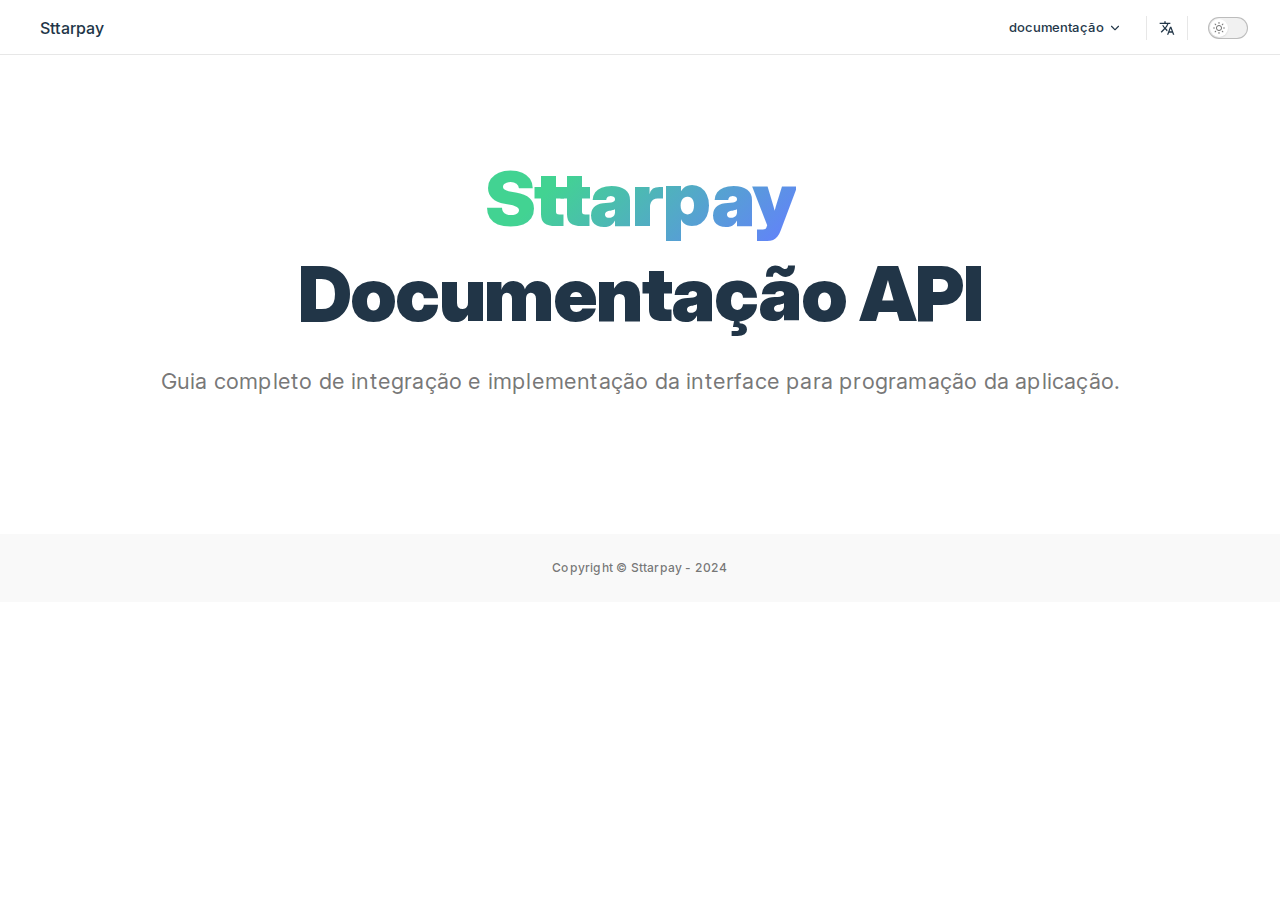
==== commit 152e49e9: "Fix bugs #1" ====
--- a/index.html
+++ b/index.html
@@ -32,7 +32,7 @@
   </head>
   <body>
     <div id="app"><div class="VPApp" data-v-3fe2f2df><!--[--><span tabindex="-1" data-v-361eeedf></span><a href="#VPContent" class="VPSkipLink visually-hidden" data-v-361eeedf>Skip to content</a><!--]--><!----><!--[--><!--]--><header class="VPNav nav-bar stick" data-v-3fe2f2df data-v-29266875><div class="VPNavBar" data-v-29266875 data-v-dfc07a47><div class="container" data-v-dfc07a47><a class="VPNavBarTitle" href="/" data-v-dfc07a47 data-v-f870b20c><!--[-->    <img src="https://sttarpay.com/public/sttarpay/logo-dark.png" alt="logo" style="width: 100px !important;" />
-<span class="text" data-v-f870b20c>Sttarpay</span><!--]--></a><div class="content" data-v-dfc07a47><!----><nav aria-labelledby="main-nav-aria-label" class="VPNavBarMenu menu" data-v-dfc07a47 data-v-8f9f1551><span id="main-nav-aria-label" class="visually-hidden" data-v-8f9f1551>Main Navigation</span><!--[--><!--[--><div class="vt-flyout VPNavBarMenuGroup" data-v-8f9f1551 data-v-e635c560><button type="button" class="vt-flyout-button" aria-haspopup="true" aria-expanded="false"><!--[--><span class="vt-flyout-button-text">documentação <svg xmlns="http://www.w3.org/2000/svg" aria-hidden="true" focusable="false" viewbox="0 0 24 24" class="vt-flyout-button-text-icon"><path d="M12,16c-0.3,0-0.5-0.1-0.7-0.3l-6-6c-0.4-0.4-0.4-1,0-1.4s1-0.4,1.4,0l5.3,5.3l5.3-5.3c0.4-0.4,1-0.4,1.4,0s0.4,1,0,1.4l-6,6C12.5,15.9,12.3,16,12,16z"></path></svg></span><!--]--></button><div class="vt-flyout-menu"><div class="vt-menu"><div class="vt-menu-items"><!--[--><!--[--><a class="vt-link link vt-menu-link" href="/v1/introduction.html"><!--[-->API V1.0.0<!--]--><!----></a><!--]--><!--]--></div><!--[--><!--]--></div></div></div><!--]--><!--]--><div class="vt-flyout VPNavBarMenuGroup active VPNavBarLocale" data-v-8f9f1551 data-v-9d9e13ce><button type="button" class="vt-flyout-button" aria-haspopup="true" aria-expanded="false" aria-label="Select Language"><!--[--><div class="vt-locales-btn-icon-container" data-v-9d9e13ce><svg xmlns="http://www.w3.org/2000/svg" aria-hidden="true" focusable="false" viewbox="0 0 24 24" class="vt-locales-btn-icon" data-v-9d9e13ce><path d="M0 0h24v24H0z" fill="none"></path><path d=" M12.87 15.07l-2.54-2.51.03-.03c1.74-1.94 2.98-4.17 3.71-6.53H17V4h-7V2H8v2H1v1.99h11.17C11.5 7.92 10.44 9.75 9 11.35 8.07 10.32 7.3 9.19 6.69 8h-2c.73 1.63 1.73 3.17 2.98 4.56l-5.09 5.02L4 19l5-5 3.11 3.11.76-2.04zM18.5 10h-2L12 22h2l1.12-3h4.75L21 22h2l-4.5-12zm-2.62 7l1.62-4.33L19.12 17h-3.24z " class="css-c4d79v"></path></svg></div><!--]--></button><div class="vt-flyout-menu"><div class="vt-menu"><!----><!--[--><!--[--><!--[--><div class="vt-menu-items x-padding" data-v-9d9e13ce><!--[--><!--]--></div><!----><!--]--><!--]--><!--]--></div></div></div></nav><div class="VPNavBarAppearance appearance" data-v-dfc07a47 data-v-9a180c9d><button class="vt-switch vt-switch-appearance" type="button" role="switch" aria-label="Toggle dark mode" aria-checked="false" data-v-9a180c9d><span class="vt-switch-check"><span class="vt-switch-icon"><!--[--><svg xmlns="http://www.w3.org/2000/svg" aria-hidden="true" focusable="false" viewbox="0 0 24 24" class="vt-switch-appearance-sun"><path d="M12,18c-3.3,0-6-2.7-6-6s2.7-6,6-6s6,2.7,6,6S15.3,18,12,18zM12,8c-2.2,0-4,1.8-4,4c0,2.2,1.8,4,4,4c2.2,0,4-1.8,4-4C16,9.8,14.2,8,12,8z"></path><path d="M12,4c-0.6,0-1-0.4-1-1V1c0-0.6,0.4-1,1-1s1,0.4,1,1v2C13,3.6,12.6,4,12,4z"></path><path d="M12,24c-0.6,0-1-0.4-1-1v-2c0-0.6,0.4-1,1-1s1,0.4,1,1v2C13,23.6,12.6,24,12,24z"></path><path d="M5.6,6.6c-0.3,0-0.5-0.1-0.7-0.3L3.5,4.9c-0.4-0.4-0.4-1,0-1.4s1-0.4,1.4,0l1.4,1.4c0.4,0.4,0.4,1,0,1.4C6.2,6.5,5.9,6.6,5.6,6.6z"></path><path d="M19.8,20.8c-0.3,0-0.5-0.1-0.7-0.3l-1.4-1.4c-0.4-0.4-0.4-1,0-1.4s1-0.4,1.4,0l1.4,1.4c0.4,0.4,0.4,1,0,1.4C20.3,20.7,20,20.8,19.8,20.8z"></path><path d="M3,13H1c-0.6,0-1-0.4-1-1s0.4-1,1-1h2c0.6,0,1,0.4,1,1S3.6,13,3,13z"></path><path d="M23,13h-2c-0.6,0-1-0.4-1-1s0.4-1,1-1h2c0.6,0,1,0.4,1,1S23.6,13,23,13z"></path><path d="M4.2,20.8c-0.3,0-0.5-0.1-0.7-0.3c-0.4-0.4-0.4-1,0-1.4l1.4-1.4c0.4-0.4,1-0.4,1.4,0s0.4,1,0,1.4l-1.4,1.4C4.7,20.7,4.5,20.8,4.2,20.8z"></path><path d="M18.4,6.6c-0.3,0-0.5-0.1-0.7-0.3c-0.4-0.4-0.4-1,0-1.4l1.4-1.4c0.4-0.4,1-0.4,1.4,0s0.4,1,0,1.4l-1.4,1.4C18.9,6.5,18.6,6.6,18.4,6.6z"></path></svg><svg xmlns="http://www.w3.org/2000/svg" aria-hidden="true" focusable="false" viewbox="0 0 24 24" class="vt-switch-appearance-moon"><path d="M12.1,22c-0.3,0-0.6,0-0.9,0c-5.5-0.5-9.5-5.4-9-10.9c0.4-4.8,4.2-8.6,9-9c0.4,0,0.8,0.2,1,0.5c0.2,0.3,0.2,0.8-0.1,1.1c-2,2.7-1.4,6.4,1.3,8.4c2.1,1.6,5,1.6,7.1,0c0.3-0.2,0.7-0.3,1.1-0.1c0.3,0.2,0.5,0.6,0.5,1c-0.2,2.7-1.5,5.1-3.6,6.8C16.6,21.2,14.4,22,12.1,22zM9.3,4.4c-2.9,1-5,3.6-5.2,6.8c-0.4,4.4,2.8,8.3,7.2,8.7c2.1,0.2,4.2-0.4,5.8-1.8c1.1-0.9,1.9-2.1,2.4-3.4c-2.5,0.9-5.3,0.5-7.5-1.1C9.2,11.4,8.1,7.7,9.3,4.4z"></path></svg><!--]--></span></span></button></div><!----><div class="vt-flyout VPNavBarExtra extra" data-v-dfc07a47 data-v-f8e00724><button type="button" class="vt-flyout-button" aria-haspopup="true" aria-expanded="false" aria-label="extra navigation"><!--[--><svg xmlns="http://www.w3.org/2000/svg" aria-hidden="true" focusable="false" viewbox="0 0 24 24" class="vt-flyout-button-icon"><circle cx="12" cy="12" r="2"></circle><circle cx="19" cy="12" r="2"></circle><circle cx="5" cy="12" r="2"></circle></svg><!--]--></button><div class="vt-flyout-menu"><div class="vt-menu"><!----><!--[--><!--[--><div class="vt-menu-group" data-v-f8e00724><div class="vt-menu-item item" data-v-f8e00724><p class="vt-menu-label" data-v-f8e00724>Appearance</p><div class="vt-menu-action action" data-v-f8e00724><button class="vt-switch vt-switch-appearance" type="button" role="switch" aria-label="Toggle dark mode" aria-checked="false" data-v-f8e00724><span class="vt-switch-check"><span class="vt-switch-icon"><!--[--><svg xmlns="http://www.w3.org/2000/svg" aria-hidden="true" focusable="false" viewbox="0 0 24 24" class="vt-switch-appearance-sun"><path d="M12,18c-3.3,0-6-2.7-6-6s2.7-6,6-6s6,2.7,6,6S15.3,18,12,18zM12,8c-2.2,0-4,1.8-4,4c0,2.2,1.8,4,4,4c2.2,0,4-1.8,4-4C16,9.8,14.2,8,12,8z"></path><path d="M12,4c-0.6,0-1-0.4-1-1V1c0-0.6,0.4-1,1-1s1,0.4,1,1v2C13,3.6,12.6,4,12,4z"></path><path d="M12,24c-0.6,0-1-0.4-1-1v-2c0-0.6,0.4-1,1-1s1,0.4,1,1v2C13,23.6,12.6,24,12,24z"></path><path d="M5.6,6.6c-0.3,0-0.5-0.1-0.7-0.3L3.5,4.9c-0.4-0.4-0.4-1,0-1.4s1-0.4,1.4,0l1.4,1.4c0.4,0.4,0.4,1,0,1.4C6.2,6.5,5.9,6.6,5.6,6.6z"></path><path d="M19.8,20.8c-0.3,0-0.5-0.1-0.7-0.3l-1.4-1.4c-0.4-0.4-0.4-1,0-1.4s1-0.4,1.4,0l1.4,1.4c0.4,0.4,0.4,1,0,1.4C20.3,20.7,20,20.8,19.8,20.8z"></path><path d="M3,13H1c-0.6,0-1-0.4-1-1s0.4-1,1-1h2c0.6,0,1,0.4,1,1S3.6,13,3,13z"></path><path d="M23,13h-2c-0.6,0-1-0.4-1-1s0.4-1,1-1h2c0.6,0,1,0.4,1,1S23.6,13,23,13z"></path><path d="M4.2,20.8c-0.3,0-0.5-0.1-0.7-0.3c-0.4-0.4-0.4-1,0-1.4l1.4-1.4c0.4-0.4,1-0.4,1.4,0s0.4,1,0,1.4l-1.4,1.4C4.7,20.7,4.5,20.8,4.2,20.8z"></path><path d="M18.4,6.6c-0.3,0-0.5-0.1-0.7-0.3c-0.4-0.4-0.4-1,0-1.4l1.4-1.4c0.4-0.4,1-0.4,1.4,0s0.4,1,0,1.4l-1.4,1.4C18.9,6.5,18.6,6.6,18.4,6.6z"></path></svg><svg xmlns="http://www.w3.org/2000/svg" aria-hidden="true" focusable="false" viewbox="0 0 24 24" class="vt-switch-appearance-moon"><path d="M12.1,22c-0.3,0-0.6,0-0.9,0c-5.5-0.5-9.5-5.4-9-10.9c0.4-4.8,4.2-8.6,9-9c0.4,0,0.8,0.2,1,0.5c0.2,0.3,0.2,0.8-0.1,1.1c-2,2.7-1.4,6.4,1.3,8.4c2.1,1.6,5,1.6,7.1,0c0.3-0.2,0.7-0.3,1.1-0.1c0.3,0.2,0.5,0.6,0.5,1c-0.2,2.7-1.5,5.1-3.6,6.8C16.6,21.2,14.4,22,12.1,22zM9.3,4.4c-2.9,1-5,3.6-5.2,6.8c-0.4,4.4,2.8,8.3,7.2,8.7c2.1,0.2,4.2-0.4,5.8-1.8c1.1-0.9,1.9-2.1,2.4-3.4c-2.5,0.9-5.3,0.5-7.5-1.1C9.2,11.4,8.1,7.7,9.3,4.4z"></path></svg><!--]--></span></span></button></div></div></div><!----><!--]--><!--]--></div></div></div><button type="button" class="vt-hamburger VPNavBarHamburger hamburger" aria-label="Mobile navigation" aria-expanded="false" aria-controls="VPNavScreen" data-v-dfc07a47 data-v-233133a8><span class="vt-hamburger-container"><span class="vt-hamburger-top"></span><span class="vt-hamburger-middle"></span><span class="vt-hamburger-bottom"></span></span></button></div></div></div><!----></header><!----><!----><div id="VPContent" class="VPContent" data-v-3fe2f2df data-v-3d0eeaa6><div class="VPContentPage" data-v-3d0eeaa6><main><div style="position:relative;"><div><section id="hero" data-v-91623d86><img id="uwu" alt="Sttarpay" data-v-91623d86><h1 class="tagline" data-v-91623d86><span class="accent" data-v-91623d86>Sttarpay</span><br data-v-91623d86>Documentação API </h1><p class="description" data-v-91623d86> Guia completo de integração e implentação da interface para programação da aplicação. </p></section></div></div></main><!--[--><!--]--><div class="VPFooter" data-v-10fd32f1><!----><p class="copyright" data-v-10fd32f1>Copyright © Sttarpay - 2024 </p></div><!--[--><!--]--></div></div><div class="visually-hidden" aria-live="polite" data-v-3fe2f2df>Sttarpay - Soluções em pagamentos has loaded</div></div></div>
+<span class="text" data-v-f870b20c>Sttarpay</span><!--]--></a><div class="content" data-v-dfc07a47><!----><nav aria-labelledby="main-nav-aria-label" class="VPNavBarMenu menu" data-v-dfc07a47 data-v-8f9f1551><span id="main-nav-aria-label" class="visually-hidden" data-v-8f9f1551>Main Navigation</span><!--[--><!--[--><div class="vt-flyout VPNavBarMenuGroup" data-v-8f9f1551 data-v-e635c560><button type="button" class="vt-flyout-button" aria-haspopup="true" aria-expanded="false"><!--[--><span class="vt-flyout-button-text">documentação <svg xmlns="http://www.w3.org/2000/svg" aria-hidden="true" focusable="false" viewbox="0 0 24 24" class="vt-flyout-button-text-icon"><path d="M12,16c-0.3,0-0.5-0.1-0.7-0.3l-6-6c-0.4-0.4-0.4-1,0-1.4s1-0.4,1.4,0l5.3,5.3l5.3-5.3c0.4-0.4,1-0.4,1.4,0s0.4,1,0,1.4l-6,6C12.5,15.9,12.3,16,12,16z"></path></svg></span><!--]--></button><div class="vt-flyout-menu"><div class="vt-menu"><div class="vt-menu-items"><!--[--><!--[--><a class="vt-link link vt-menu-link" href="/v1/introduction.html"><!--[-->API V1.0.0<!--]--><!----></a><!--]--><!--]--></div><!--[--><!--]--></div></div></div><!--]--><!--]--><div class="vt-flyout VPNavBarMenuGroup active VPNavBarLocale" data-v-8f9f1551 data-v-9d9e13ce><button type="button" class="vt-flyout-button" aria-haspopup="true" aria-expanded="false" aria-label="Select Language"><!--[--><div class="vt-locales-btn-icon-container" data-v-9d9e13ce><svg xmlns="http://www.w3.org/2000/svg" aria-hidden="true" focusable="false" viewbox="0 0 24 24" class="vt-locales-btn-icon" data-v-9d9e13ce><path d="M0 0h24v24H0z" fill="none"></path><path d=" M12.87 15.07l-2.54-2.51.03-.03c1.74-1.94 2.98-4.17 3.71-6.53H17V4h-7V2H8v2H1v1.99h11.17C11.5 7.92 10.44 9.75 9 11.35 8.07 10.32 7.3 9.19 6.69 8h-2c.73 1.63 1.73 3.17 2.98 4.56l-5.09 5.02L4 19l5-5 3.11 3.11.76-2.04zM18.5 10h-2L12 22h2l1.12-3h4.75L21 22h2l-4.5-12zm-2.62 7l1.62-4.33L19.12 17h-3.24z " class="css-c4d79v"></path></svg></div><!--]--></button><div class="vt-flyout-menu"><div class="vt-menu"><!----><!--[--><!--[--><!--[--><div class="vt-menu-items x-padding" data-v-9d9e13ce><!--[--><!--]--></div><!----><!--]--><!--]--><!--]--></div></div></div></nav><div class="VPNavBarAppearance appearance" data-v-dfc07a47 data-v-9a180c9d><button class="vt-switch vt-switch-appearance" type="button" role="switch" aria-label="Toggle dark mode" aria-checked="false" data-v-9a180c9d><span class="vt-switch-check"><span class="vt-switch-icon"><!--[--><svg xmlns="http://www.w3.org/2000/svg" aria-hidden="true" focusable="false" viewbox="0 0 24 24" class="vt-switch-appearance-sun"><path d="M12,18c-3.3,0-6-2.7-6-6s2.7-6,6-6s6,2.7,6,6S15.3,18,12,18zM12,8c-2.2,0-4,1.8-4,4c0,2.2,1.8,4,4,4c2.2,0,4-1.8,4-4C16,9.8,14.2,8,12,8z"></path><path d="M12,4c-0.6,0-1-0.4-1-1V1c0-0.6,0.4-1,1-1s1,0.4,1,1v2C13,3.6,12.6,4,12,4z"></path><path d="M12,24c-0.6,0-1-0.4-1-1v-2c0-0.6,0.4-1,1-1s1,0.4,1,1v2C13,23.6,12.6,24,12,24z"></path><path d="M5.6,6.6c-0.3,0-0.5-0.1-0.7-0.3L3.5,4.9c-0.4-0.4-0.4-1,0-1.4s1-0.4,1.4,0l1.4,1.4c0.4,0.4,0.4,1,0,1.4C6.2,6.5,5.9,6.6,5.6,6.6z"></path><path d="M19.8,20.8c-0.3,0-0.5-0.1-0.7-0.3l-1.4-1.4c-0.4-0.4-0.4-1,0-1.4s1-0.4,1.4,0l1.4,1.4c0.4,0.4,0.4,1,0,1.4C20.3,20.7,20,20.8,19.8,20.8z"></path><path d="M3,13H1c-0.6,0-1-0.4-1-1s0.4-1,1-1h2c0.6,0,1,0.4,1,1S3.6,13,3,13z"></path><path d="M23,13h-2c-0.6,0-1-0.4-1-1s0.4-1,1-1h2c0.6,0,1,0.4,1,1S23.6,13,23,13z"></path><path d="M4.2,20.8c-0.3,0-0.5-0.1-0.7-0.3c-0.4-0.4-0.4-1,0-1.4l1.4-1.4c0.4-0.4,1-0.4,1.4,0s0.4,1,0,1.4l-1.4,1.4C4.7,20.7,4.5,20.8,4.2,20.8z"></path><path d="M18.4,6.6c-0.3,0-0.5-0.1-0.7-0.3c-0.4-0.4-0.4-1,0-1.4l1.4-1.4c0.4-0.4,1-0.4,1.4,0s0.4,1,0,1.4l-1.4,1.4C18.9,6.5,18.6,6.6,18.4,6.6z"></path></svg><svg xmlns="http://www.w3.org/2000/svg" aria-hidden="true" focusable="false" viewbox="0 0 24 24" class="vt-switch-appearance-moon"><path d="M12.1,22c-0.3,0-0.6,0-0.9,0c-5.5-0.5-9.5-5.4-9-10.9c0.4-4.8,4.2-8.6,9-9c0.4,0,0.8,0.2,1,0.5c0.2,0.3,0.2,0.8-0.1,1.1c-2,2.7-1.4,6.4,1.3,8.4c2.1,1.6,5,1.6,7.1,0c0.3-0.2,0.7-0.3,1.1-0.1c0.3,0.2,0.5,0.6,0.5,1c-0.2,2.7-1.5,5.1-3.6,6.8C16.6,21.2,14.4,22,12.1,22zM9.3,4.4c-2.9,1-5,3.6-5.2,6.8c-0.4,4.4,2.8,8.3,7.2,8.7c2.1,0.2,4.2-0.4,5.8-1.8c1.1-0.9,1.9-2.1,2.4-3.4c-2.5,0.9-5.3,0.5-7.5-1.1C9.2,11.4,8.1,7.7,9.3,4.4z"></path></svg><!--]--></span></span></button></div><!----><div class="vt-flyout VPNavBarExtra extra" data-v-dfc07a47 data-v-f8e00724><button type="button" class="vt-flyout-button" aria-haspopup="true" aria-expanded="false" aria-label="extra navigation"><!--[--><svg xmlns="http://www.w3.org/2000/svg" aria-hidden="true" focusable="false" viewbox="0 0 24 24" class="vt-flyout-button-icon"><circle cx="12" cy="12" r="2"></circle><circle cx="19" cy="12" r="2"></circle><circle cx="5" cy="12" r="2"></circle></svg><!--]--></button><div class="vt-flyout-menu"><div class="vt-menu"><!----><!--[--><!--[--><div class="vt-menu-group" data-v-f8e00724><div class="vt-menu-item item" data-v-f8e00724><p class="vt-menu-label" data-v-f8e00724>Appearance</p><div class="vt-menu-action action" data-v-f8e00724><button class="vt-switch vt-switch-appearance" type="button" role="switch" aria-label="Toggle dark mode" aria-checked="false" data-v-f8e00724><span class="vt-switch-check"><span class="vt-switch-icon"><!--[--><svg xmlns="http://www.w3.org/2000/svg" aria-hidden="true" focusable="false" viewbox="0 0 24 24" class="vt-switch-appearance-sun"><path d="M12,18c-3.3,0-6-2.7-6-6s2.7-6,6-6s6,2.7,6,6S15.3,18,12,18zM12,8c-2.2,0-4,1.8-4,4c0,2.2,1.8,4,4,4c2.2,0,4-1.8,4-4C16,9.8,14.2,8,12,8z"></path><path d="M12,4c-0.6,0-1-0.4-1-1V1c0-0.6,0.4-1,1-1s1,0.4,1,1v2C13,3.6,12.6,4,12,4z"></path><path d="M12,24c-0.6,0-1-0.4-1-1v-2c0-0.6,0.4-1,1-1s1,0.4,1,1v2C13,23.6,12.6,24,12,24z"></path><path d="M5.6,6.6c-0.3,0-0.5-0.1-0.7-0.3L3.5,4.9c-0.4-0.4-0.4-1,0-1.4s1-0.4,1.4,0l1.4,1.4c0.4,0.4,0.4,1,0,1.4C6.2,6.5,5.9,6.6,5.6,6.6z"></path><path d="M19.8,20.8c-0.3,0-0.5-0.1-0.7-0.3l-1.4-1.4c-0.4-0.4-0.4-1,0-1.4s1-0.4,1.4,0l1.4,1.4c0.4,0.4,0.4,1,0,1.4C20.3,20.7,20,20.8,19.8,20.8z"></path><path d="M3,13H1c-0.6,0-1-0.4-1-1s0.4-1,1-1h2c0.6,0,1,0.4,1,1S3.6,13,3,13z"></path><path d="M23,13h-2c-0.6,0-1-0.4-1-1s0.4-1,1-1h2c0.6,0,1,0.4,1,1S23.6,13,23,13z"></path><path d="M4.2,20.8c-0.3,0-0.5-0.1-0.7-0.3c-0.4-0.4-0.4-1,0-1.4l1.4-1.4c0.4-0.4,1-0.4,1.4,0s0.4,1,0,1.4l-1.4,1.4C4.7,20.7,4.5,20.8,4.2,20.8z"></path><path d="M18.4,6.6c-0.3,0-0.5-0.1-0.7-0.3c-0.4-0.4-0.4-1,0-1.4l1.4-1.4c0.4-0.4,1-0.4,1.4,0s0.4,1,0,1.4l-1.4,1.4C18.9,6.5,18.6,6.6,18.4,6.6z"></path></svg><svg xmlns="http://www.w3.org/2000/svg" aria-hidden="true" focusable="false" viewbox="0 0 24 24" class="vt-switch-appearance-moon"><path d="M12.1,22c-0.3,0-0.6,0-0.9,0c-5.5-0.5-9.5-5.4-9-10.9c0.4-4.8,4.2-8.6,9-9c0.4,0,0.8,0.2,1,0.5c0.2,0.3,0.2,0.8-0.1,1.1c-2,2.7-1.4,6.4,1.3,8.4c2.1,1.6,5,1.6,7.1,0c0.3-0.2,0.7-0.3,1.1-0.1c0.3,0.2,0.5,0.6,0.5,1c-0.2,2.7-1.5,5.1-3.6,6.8C16.6,21.2,14.4,22,12.1,22zM9.3,4.4c-2.9,1-5,3.6-5.2,6.8c-0.4,4.4,2.8,8.3,7.2,8.7c2.1,0.2,4.2-0.4,5.8-1.8c1.1-0.9,1.9-2.1,2.4-3.4c-2.5,0.9-5.3,0.5-7.5-1.1C9.2,11.4,8.1,7.7,9.3,4.4z"></path></svg><!--]--></span></span></button></div></div></div><!----><!--]--><!--]--></div></div></div><button type="button" class="vt-hamburger VPNavBarHamburger hamburger" aria-label="Mobile navigation" aria-expanded="false" aria-controls="VPNavScreen" data-v-dfc07a47 data-v-233133a8><span class="vt-hamburger-container"><span class="vt-hamburger-top"></span><span class="vt-hamburger-middle"></span><span class="vt-hamburger-bottom"></span></span></button></div></div></div><!----></header><!----><!----><div id="VPContent" class="VPContent" data-v-3fe2f2df data-v-3d0eeaa6><div class="VPContentPage" data-v-3d0eeaa6><main><div style="position:relative;"><div><section id="hero" data-v-91623d86><img id="uwu" alt="Sttarpay" data-v-91623d86><h1 class="tagline" data-v-91623d86><span class="accent" data-v-91623d86>Sttarpay</span><br data-v-91623d86>Documentação API </h1><p class="description" data-v-91623d86> Guia completo de integração e implementação da interface para programação da aplicação. </p></section></div></div></main><!--[--><!--]--><div class="VPFooter" data-v-10fd32f1><!----><p class="copyright" data-v-10fd32f1>Copyright © Sttarpay - 2024 </p></div><!--[--><!--]--></div></div><div class="visually-hidden" aria-live="polite" data-v-3fe2f2df>Sttarpay - Soluções em pagamentos has loaded</div></div></div>
     <script>window.__VP_HASH_MAP__=JSON.parse("{\"index.md\":\"BgzaF4YB\",\"v1_authenticate.md\":\"b1BsYi8D\",\"v1_check-qrcode.md\":\"CsgzzR9W\",\"v1_generate-checkout.md\":\"n5UUa36j\",\"v1_generate-qrcode.md\":\"f564M9rn\",\"v1_introduction.md\":\"51lVRAH8\"}");window.__VP_SITE_DATA__=JSON.parse("{\"lang\":\"pt-BR\",\"dir\":\"ltr\",\"title\":\"Sttarpay\",\"description\":\"Sttarpay - Soluções em pagamentos\",\"base\":\"/\",\"head\":[],\"router\":{\"prefetchLinks\":true},\"appearance\":true,\"themeConfig\":{\"nav\":[{\"text\":\"documentação\",\"activeMatch\":\"^/(guide|style-guide|cookbook|examples)/\",\"items\":[{\"text\":\"API V1.0.0\",\"link\":\"/v1/introduction\"}]}],\"sidebar\":{\"/v1/\":[{\"text\":\"Introdução\",\"items\":[{\"text\":\"Autenticação da API\",\"link\":\"/v1/authenticate\"},{\"text\":\"Gerando QRCode de cobrança\",\"link\":\"/v1/generate-qrcode\"},{\"text\":\"Gerando Checkout de pagamento\",\"link\":\"/v1/generate-checkout\"},{\"text\":\"Status do pagamento\",\"link\":\"/v1/check-qrcode\"}]}]},\"localeLinks\":[],\"footer\":{\"copyright\":\"Copyright © Sttarpay - 2024 \"}},\"locales\":{},\"scrollOffset\":[\"header\",\".VPLocalNav\"],\"cleanUrls\":false}");</script>
     
   </body>
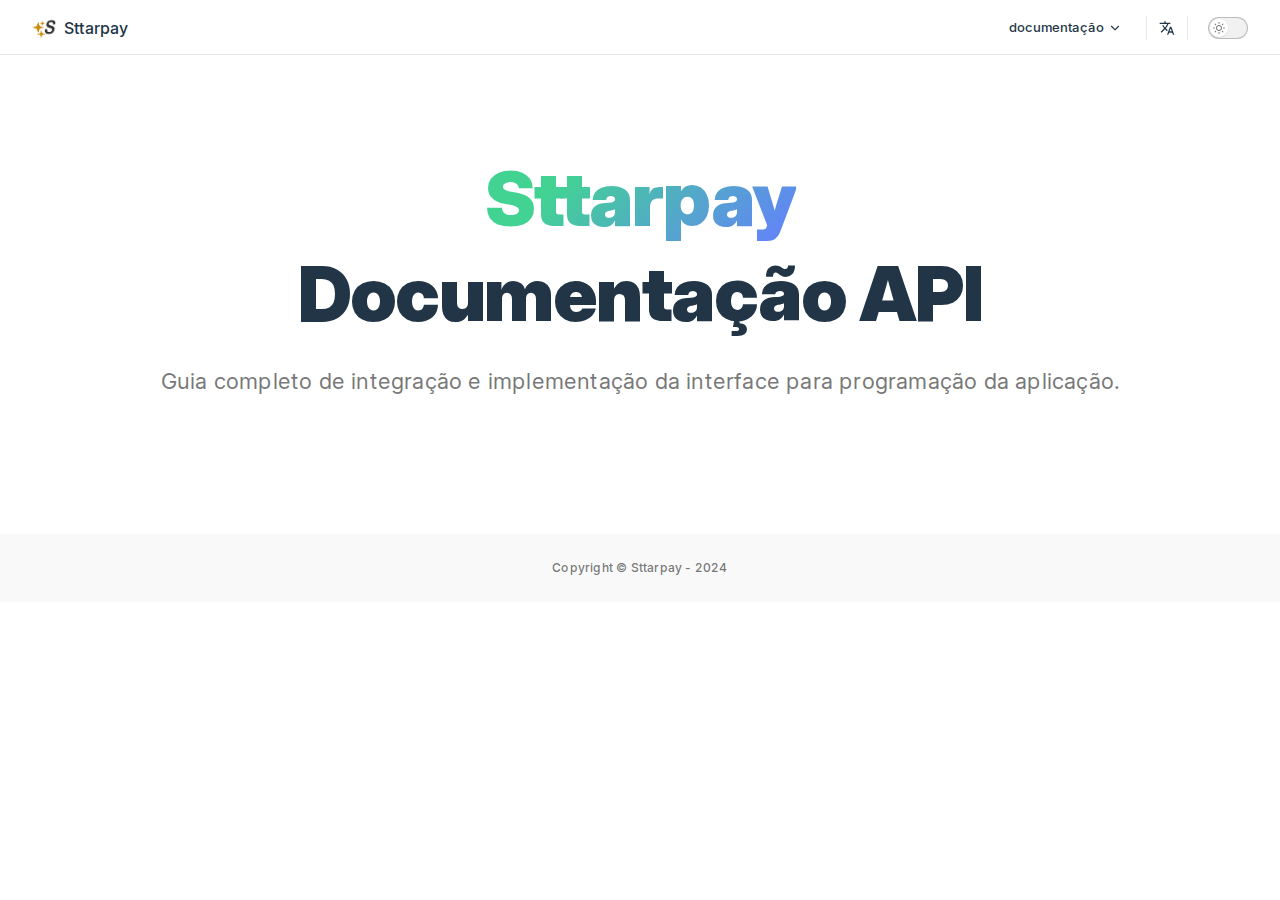
==== commit 768283d2: "Update documentation" ====
--- a/index.html
+++ b/index.html
@@ -6,13 +6,13 @@
     <title>Sttarpay - Soluções em pagamentos | Sttarpay</title>
     <meta name="description" content="Sttarpay - Soluções em pagamentos">
     <meta name="generator" content="VitePress v1.3.1">
-    <link rel="preload stylesheet" href="/assets/style.CIVxRo1d.css" as="style">
+    <link rel="preload stylesheet" href="/assets/style.Bx-rMiA5.css" as="style">
     
     <script type="module" src="/assets/app.BEiAkWxs.js"></script>
     <link rel="modulepreload" href="/assets/chunks/framework.CJnA3SgD.js">
     <link rel="modulepreload" href="/assets/chunks/theme.TRBtbxqf.js">
-    <link rel="modulepreload" href="/assets/index.md.BgzaF4YB.lean.js">
-    <link rel="icon" href="https://sttarpay.com/public/sttarpay/favicon.png">
+    <link rel="modulepreload" href="/assets/index.md.CNyJOQXp.lean.js">
+    <link rel="icon" href="/logo.svg">
     <meta name="theme-color" content="#3c8772">
     <meta property="og:url" content="https://sttarpay.com/">
     <meta property="og:type" content="website">
@@ -31,9 +31,8 @@
     <link rel="preload" href="/assets/inter-roman-latin.Di8DUHzh.woff2" as="font" type="font/woff2" crossorigin="">
   </head>
   <body>
-    <div id="app"><div class="VPApp" data-v-3fe2f2df><!--[--><span tabindex="-1" data-v-361eeedf></span><a href="#VPContent" class="VPSkipLink visually-hidden" data-v-361eeedf>Skip to content</a><!--]--><!----><!--[--><!--]--><header class="VPNav nav-bar stick" data-v-3fe2f2df data-v-29266875><div class="VPNavBar" data-v-29266875 data-v-dfc07a47><div class="container" data-v-dfc07a47><a class="VPNavBarTitle" href="/" data-v-dfc07a47 data-v-f870b20c><!--[-->    <img src="https://sttarpay.com/public/sttarpay/logo-dark.png" alt="logo" style="width: 100px !important;" />
-<span class="text" data-v-f870b20c>Sttarpay</span><!--]--></a><div class="content" data-v-dfc07a47><!----><nav aria-labelledby="main-nav-aria-label" class="VPNavBarMenu menu" data-v-dfc07a47 data-v-8f9f1551><span id="main-nav-aria-label" class="visually-hidden" data-v-8f9f1551>Main Navigation</span><!--[--><!--[--><div class="vt-flyout VPNavBarMenuGroup" data-v-8f9f1551 data-v-e635c560><button type="button" class="vt-flyout-button" aria-haspopup="true" aria-expanded="false"><!--[--><span class="vt-flyout-button-text">documentação <svg xmlns="http://www.w3.org/2000/svg" aria-hidden="true" focusable="false" viewbox="0 0 24 24" class="vt-flyout-button-text-icon"><path d="M12,16c-0.3,0-0.5-0.1-0.7-0.3l-6-6c-0.4-0.4-0.4-1,0-1.4s1-0.4,1.4,0l5.3,5.3l5.3-5.3c0.4-0.4,1-0.4,1.4,0s0.4,1,0,1.4l-6,6C12.5,15.9,12.3,16,12,16z"></path></svg></span><!--]--></button><div class="vt-flyout-menu"><div class="vt-menu"><div class="vt-menu-items"><!--[--><!--[--><a class="vt-link link vt-menu-link" href="/v1/introduction.html"><!--[-->API V1.0.0<!--]--><!----></a><!--]--><!--]--></div><!--[--><!--]--></div></div></div><!--]--><!--]--><div class="vt-flyout VPNavBarMenuGroup active VPNavBarLocale" data-v-8f9f1551 data-v-9d9e13ce><button type="button" class="vt-flyout-button" aria-haspopup="true" aria-expanded="false" aria-label="Select Language"><!--[--><div class="vt-locales-btn-icon-container" data-v-9d9e13ce><svg xmlns="http://www.w3.org/2000/svg" aria-hidden="true" focusable="false" viewbox="0 0 24 24" class="vt-locales-btn-icon" data-v-9d9e13ce><path d="M0 0h24v24H0z" fill="none"></path><path d=" M12.87 15.07l-2.54-2.51.03-.03c1.74-1.94 2.98-4.17 3.71-6.53H17V4h-7V2H8v2H1v1.99h11.17C11.5 7.92 10.44 9.75 9 11.35 8.07 10.32 7.3 9.19 6.69 8h-2c.73 1.63 1.73 3.17 2.98 4.56l-5.09 5.02L4 19l5-5 3.11 3.11.76-2.04zM18.5 10h-2L12 22h2l1.12-3h4.75L21 22h2l-4.5-12zm-2.62 7l1.62-4.33L19.12 17h-3.24z " class="css-c4d79v"></path></svg></div><!--]--></button><div class="vt-flyout-menu"><div class="vt-menu"><!----><!--[--><!--[--><!--[--><div class="vt-menu-items x-padding" data-v-9d9e13ce><!--[--><!--]--></div><!----><!--]--><!--]--><!--]--></div></div></div></nav><div class="VPNavBarAppearance appearance" data-v-dfc07a47 data-v-9a180c9d><button class="vt-switch vt-switch-appearance" type="button" role="switch" aria-label="Toggle dark mode" aria-checked="false" data-v-9a180c9d><span class="vt-switch-check"><span class="vt-switch-icon"><!--[--><svg xmlns="http://www.w3.org/2000/svg" aria-hidden="true" focusable="false" viewbox="0 0 24 24" class="vt-switch-appearance-sun"><path d="M12,18c-3.3,0-6-2.7-6-6s2.7-6,6-6s6,2.7,6,6S15.3,18,12,18zM12,8c-2.2,0-4,1.8-4,4c0,2.2,1.8,4,4,4c2.2,0,4-1.8,4-4C16,9.8,14.2,8,12,8z"></path><path d="M12,4c-0.6,0-1-0.4-1-1V1c0-0.6,0.4-1,1-1s1,0.4,1,1v2C13,3.6,12.6,4,12,4z"></path><path d="M12,24c-0.6,0-1-0.4-1-1v-2c0-0.6,0.4-1,1-1s1,0.4,1,1v2C13,23.6,12.6,24,12,24z"></path><path d="M5.6,6.6c-0.3,0-0.5-0.1-0.7-0.3L3.5,4.9c-0.4-0.4-0.4-1,0-1.4s1-0.4,1.4,0l1.4,1.4c0.4,0.4,0.4,1,0,1.4C6.2,6.5,5.9,6.6,5.6,6.6z"></path><path d="M19.8,20.8c-0.3,0-0.5-0.1-0.7-0.3l-1.4-1.4c-0.4-0.4-0.4-1,0-1.4s1-0.4,1.4,0l1.4,1.4c0.4,0.4,0.4,1,0,1.4C20.3,20.7,20,20.8,19.8,20.8z"></path><path d="M3,13H1c-0.6,0-1-0.4-1-1s0.4-1,1-1h2c0.6,0,1,0.4,1,1S3.6,13,3,13z"></path><path d="M23,13h-2c-0.6,0-1-0.4-1-1s0.4-1,1-1h2c0.6,0,1,0.4,1,1S23.6,13,23,13z"></path><path d="M4.2,20.8c-0.3,0-0.5-0.1-0.7-0.3c-0.4-0.4-0.4-1,0-1.4l1.4-1.4c0.4-0.4,1-0.4,1.4,0s0.4,1,0,1.4l-1.4,1.4C4.7,20.7,4.5,20.8,4.2,20.8z"></path><path d="M18.4,6.6c-0.3,0-0.5-0.1-0.7-0.3c-0.4-0.4-0.4-1,0-1.4l1.4-1.4c0.4-0.4,1-0.4,1.4,0s0.4,1,0,1.4l-1.4,1.4C18.9,6.5,18.6,6.6,18.4,6.6z"></path></svg><svg xmlns="http://www.w3.org/2000/svg" aria-hidden="true" focusable="false" viewbox="0 0 24 24" class="vt-switch-appearance-moon"><path d="M12.1,22c-0.3,0-0.6,0-0.9,0c-5.5-0.5-9.5-5.4-9-10.9c0.4-4.8,4.2-8.6,9-9c0.4,0,0.8,0.2,1,0.5c0.2,0.3,0.2,0.8-0.1,1.1c-2,2.7-1.4,6.4,1.3,8.4c2.1,1.6,5,1.6,7.1,0c0.3-0.2,0.7-0.3,1.1-0.1c0.3,0.2,0.5,0.6,0.5,1c-0.2,2.7-1.5,5.1-3.6,6.8C16.6,21.2,14.4,22,12.1,22zM9.3,4.4c-2.9,1-5,3.6-5.2,6.8c-0.4,4.4,2.8,8.3,7.2,8.7c2.1,0.2,4.2-0.4,5.8-1.8c1.1-0.9,1.9-2.1,2.4-3.4c-2.5,0.9-5.3,0.5-7.5-1.1C9.2,11.4,8.1,7.7,9.3,4.4z"></path></svg><!--]--></span></span></button></div><!----><div class="vt-flyout VPNavBarExtra extra" data-v-dfc07a47 data-v-f8e00724><button type="button" class="vt-flyout-button" aria-haspopup="true" aria-expanded="false" aria-label="extra navigation"><!--[--><svg xmlns="http://www.w3.org/2000/svg" aria-hidden="true" focusable="false" viewbox="0 0 24 24" class="vt-flyout-button-icon"><circle cx="12" cy="12" r="2"></circle><circle cx="19" cy="12" r="2"></circle><circle cx="5" cy="12" r="2"></circle></svg><!--]--></button><div class="vt-flyout-menu"><div class="vt-menu"><!----><!--[--><!--[--><div class="vt-menu-group" data-v-f8e00724><div class="vt-menu-item item" data-v-f8e00724><p class="vt-menu-label" data-v-f8e00724>Appearance</p><div class="vt-menu-action action" data-v-f8e00724><button class="vt-switch vt-switch-appearance" type="button" role="switch" aria-label="Toggle dark mode" aria-checked="false" data-v-f8e00724><span class="vt-switch-check"><span class="vt-switch-icon"><!--[--><svg xmlns="http://www.w3.org/2000/svg" aria-hidden="true" focusable="false" viewbox="0 0 24 24" class="vt-switch-appearance-sun"><path d="M12,18c-3.3,0-6-2.7-6-6s2.7-6,6-6s6,2.7,6,6S15.3,18,12,18zM12,8c-2.2,0-4,1.8-4,4c0,2.2,1.8,4,4,4c2.2,0,4-1.8,4-4C16,9.8,14.2,8,12,8z"></path><path d="M12,4c-0.6,0-1-0.4-1-1V1c0-0.6,0.4-1,1-1s1,0.4,1,1v2C13,3.6,12.6,4,12,4z"></path><path d="M12,24c-0.6,0-1-0.4-1-1v-2c0-0.6,0.4-1,1-1s1,0.4,1,1v2C13,23.6,12.6,24,12,24z"></path><path d="M5.6,6.6c-0.3,0-0.5-0.1-0.7-0.3L3.5,4.9c-0.4-0.4-0.4-1,0-1.4s1-0.4,1.4,0l1.4,1.4c0.4,0.4,0.4,1,0,1.4C6.2,6.5,5.9,6.6,5.6,6.6z"></path><path d="M19.8,20.8c-0.3,0-0.5-0.1-0.7-0.3l-1.4-1.4c-0.4-0.4-0.4-1,0-1.4s1-0.4,1.4,0l1.4,1.4c0.4,0.4,0.4,1,0,1.4C20.3,20.7,20,20.8,19.8,20.8z"></path><path d="M3,13H1c-0.6,0-1-0.4-1-1s0.4-1,1-1h2c0.6,0,1,0.4,1,1S3.6,13,3,13z"></path><path d="M23,13h-2c-0.6,0-1-0.4-1-1s0.4-1,1-1h2c0.6,0,1,0.4,1,1S23.6,13,23,13z"></path><path d="M4.2,20.8c-0.3,0-0.5-0.1-0.7-0.3c-0.4-0.4-0.4-1,0-1.4l1.4-1.4c0.4-0.4,1-0.4,1.4,0s0.4,1,0,1.4l-1.4,1.4C4.7,20.7,4.5,20.8,4.2,20.8z"></path><path d="M18.4,6.6c-0.3,0-0.5-0.1-0.7-0.3c-0.4-0.4-0.4-1,0-1.4l1.4-1.4c0.4-0.4,1-0.4,1.4,0s0.4,1,0,1.4l-1.4,1.4C18.9,6.5,18.6,6.6,18.4,6.6z"></path></svg><svg xmlns="http://www.w3.org/2000/svg" aria-hidden="true" focusable="false" viewbox="0 0 24 24" class="vt-switch-appearance-moon"><path d="M12.1,22c-0.3,0-0.6,0-0.9,0c-5.5-0.5-9.5-5.4-9-10.9c0.4-4.8,4.2-8.6,9-9c0.4,0,0.8,0.2,1,0.5c0.2,0.3,0.2,0.8-0.1,1.1c-2,2.7-1.4,6.4,1.3,8.4c2.1,1.6,5,1.6,7.1,0c0.3-0.2,0.7-0.3,1.1-0.1c0.3,0.2,0.5,0.6,0.5,1c-0.2,2.7-1.5,5.1-3.6,6.8C16.6,21.2,14.4,22,12.1,22zM9.3,4.4c-2.9,1-5,3.6-5.2,6.8c-0.4,4.4,2.8,8.3,7.2,8.7c2.1,0.2,4.2-0.4,5.8-1.8c1.1-0.9,1.9-2.1,2.4-3.4c-2.5,0.9-5.3,0.5-7.5-1.1C9.2,11.4,8.1,7.7,9.3,4.4z"></path></svg><!--]--></span></span></button></div></div></div><!----><!--]--><!--]--></div></div></div><button type="button" class="vt-hamburger VPNavBarHamburger hamburger" aria-label="Mobile navigation" aria-expanded="false" aria-controls="VPNavScreen" data-v-dfc07a47 data-v-233133a8><span class="vt-hamburger-container"><span class="vt-hamburger-top"></span><span class="vt-hamburger-middle"></span><span class="vt-hamburger-bottom"></span></span></button></div></div></div><!----></header><!----><!----><div id="VPContent" class="VPContent" data-v-3fe2f2df data-v-3d0eeaa6><div class="VPContentPage" data-v-3d0eeaa6><main><div style="position:relative;"><div><section id="hero" data-v-91623d86><img id="uwu" alt="Sttarpay" data-v-91623d86><h1 class="tagline" data-v-91623d86><span class="accent" data-v-91623d86>Sttarpay</span><br data-v-91623d86>Documentação API </h1><p class="description" data-v-91623d86> Guia completo de integração e implementação da interface para programação da aplicação. </p></section></div></div></main><!--[--><!--]--><div class="VPFooter" data-v-10fd32f1><!----><p class="copyright" data-v-10fd32f1>Copyright © Sttarpay - 2024 </p></div><!--[--><!--]--></div></div><div class="visually-hidden" aria-live="polite" data-v-3fe2f2df>Sttarpay - Soluções em pagamentos has loaded</div></div></div>
-    <script>window.__VP_HASH_MAP__=JSON.parse("{\"index.md\":\"BgzaF4YB\",\"v1_authenticate.md\":\"b1BsYi8D\",\"v1_check-qrcode.md\":\"CsgzzR9W\",\"v1_generate-checkout.md\":\"n5UUa36j\",\"v1_generate-qrcode.md\":\"f564M9rn\",\"v1_introduction.md\":\"51lVRAH8\"}");window.__VP_SITE_DATA__=JSON.parse("{\"lang\":\"pt-BR\",\"dir\":\"ltr\",\"title\":\"Sttarpay\",\"description\":\"Sttarpay - Soluções em pagamentos\",\"base\":\"/\",\"head\":[],\"router\":{\"prefetchLinks\":true},\"appearance\":true,\"themeConfig\":{\"nav\":[{\"text\":\"documentação\",\"activeMatch\":\"^/(guide|style-guide|cookbook|examples)/\",\"items\":[{\"text\":\"API V1.0.0\",\"link\":\"/v1/introduction\"}]}],\"sidebar\":{\"/v1/\":[{\"text\":\"Introdução\",\"items\":[{\"text\":\"Autenticação da API\",\"link\":\"/v1/authenticate\"},{\"text\":\"Gerando QRCode de cobrança\",\"link\":\"/v1/generate-qrcode\"},{\"text\":\"Gerando Checkout de pagamento\",\"link\":\"/v1/generate-checkout\"},{\"text\":\"Status do pagamento\",\"link\":\"/v1/check-qrcode\"}]}]},\"localeLinks\":[],\"footer\":{\"copyright\":\"Copyright © Sttarpay - 2024 \"}},\"locales\":{},\"scrollOffset\":[\"header\",\".VPLocalNav\"],\"cleanUrls\":false}");</script>
+    <div id="app"><div class="VPApp" data-v-3fe2f2df><!--[--><span tabindex="-1" data-v-361eeedf></span><a href="#VPContent" class="VPSkipLink visually-hidden" data-v-361eeedf>Skip to content</a><!--]--><!----><!--[--><!--]--><header class="VPNav nav-bar stick" data-v-3fe2f2df data-v-29266875><div class="VPNavBar" data-v-29266875 data-v-dfc07a47><div class="container" data-v-dfc07a47><a class="VPNavBarTitle" href="/" data-v-dfc07a47 data-v-f870b20c><!--[--><svg class="logo" viewBox="0 0 128 128" width="24" height="24" data-v-f870b20c><path fill="#42b883" d="M78.8,10L64,35.4L49.2,10H0l64,110l64-110C128,10,78.8,10,78.8,10z" data-v-f870b20c></path><path fill="#35495e" d="M78.8,10L64,35.4L49.2,10H25.6L64,76l38.4-66H78.8z" data-v-f870b20c></path></svg><span class="text" data-v-f870b20c>Sttarpay</span><!--]--></a><div class="content" data-v-dfc07a47><!----><nav aria-labelledby="main-nav-aria-label" class="VPNavBarMenu menu" data-v-dfc07a47 data-v-8f9f1551><span id="main-nav-aria-label" class="visually-hidden" data-v-8f9f1551>Main Navigation</span><!--[--><!--[--><div class="vt-flyout VPNavBarMenuGroup" data-v-8f9f1551 data-v-e635c560><button type="button" class="vt-flyout-button" aria-haspopup="true" aria-expanded="false"><!--[--><span class="vt-flyout-button-text">documentação <svg xmlns="http://www.w3.org/2000/svg" aria-hidden="true" focusable="false" viewbox="0 0 24 24" class="vt-flyout-button-text-icon"><path d="M12,16c-0.3,0-0.5-0.1-0.7-0.3l-6-6c-0.4-0.4-0.4-1,0-1.4s1-0.4,1.4,0l5.3,5.3l5.3-5.3c0.4-0.4,1-0.4,1.4,0s0.4,1,0,1.4l-6,6C12.5,15.9,12.3,16,12,16z"></path></svg></span><!--]--></button><div class="vt-flyout-menu"><div class="vt-menu"><div class="vt-menu-items"><!--[--><!--[--><a class="vt-link link vt-menu-link" href="/v1/introduction.html"><!--[-->API V1.0.0<!--]--><!----></a><!--]--><!--]--></div><!--[--><!--]--></div></div></div><!--]--><!--]--><div class="vt-flyout VPNavBarMenuGroup active VPNavBarLocale" data-v-8f9f1551 data-v-9d9e13ce><button type="button" class="vt-flyout-button" aria-haspopup="true" aria-expanded="false" aria-label="Select Language"><!--[--><div class="vt-locales-btn-icon-container" data-v-9d9e13ce><svg xmlns="http://www.w3.org/2000/svg" aria-hidden="true" focusable="false" viewbox="0 0 24 24" class="vt-locales-btn-icon" data-v-9d9e13ce><path d="M0 0h24v24H0z" fill="none"></path><path d=" M12.87 15.07l-2.54-2.51.03-.03c1.74-1.94 2.98-4.17 3.71-6.53H17V4h-7V2H8v2H1v1.99h11.17C11.5 7.92 10.44 9.75 9 11.35 8.07 10.32 7.3 9.19 6.69 8h-2c.73 1.63 1.73 3.17 2.98 4.56l-5.09 5.02L4 19l5-5 3.11 3.11.76-2.04zM18.5 10h-2L12 22h2l1.12-3h4.75L21 22h2l-4.5-12zm-2.62 7l1.62-4.33L19.12 17h-3.24z " class="css-c4d79v"></path></svg></div><!--]--></button><div class="vt-flyout-menu"><div class="vt-menu"><!----><!--[--><!--[--><!--[--><div class="vt-menu-items x-padding" data-v-9d9e13ce><!--[--><!--]--></div><!----><!--]--><!--]--><!--]--></div></div></div></nav><div class="VPNavBarAppearance appearance" data-v-dfc07a47 data-v-9a180c9d><button class="vt-switch vt-switch-appearance" type="button" role="switch" aria-label="Toggle dark mode" aria-checked="false" data-v-9a180c9d><span class="vt-switch-check"><span class="vt-switch-icon"><!--[--><svg xmlns="http://www.w3.org/2000/svg" aria-hidden="true" focusable="false" viewbox="0 0 24 24" class="vt-switch-appearance-sun"><path d="M12,18c-3.3,0-6-2.7-6-6s2.7-6,6-6s6,2.7,6,6S15.3,18,12,18zM12,8c-2.2,0-4,1.8-4,4c0,2.2,1.8,4,4,4c2.2,0,4-1.8,4-4C16,9.8,14.2,8,12,8z"></path><path d="M12,4c-0.6,0-1-0.4-1-1V1c0-0.6,0.4-1,1-1s1,0.4,1,1v2C13,3.6,12.6,4,12,4z"></path><path d="M12,24c-0.6,0-1-0.4-1-1v-2c0-0.6,0.4-1,1-1s1,0.4,1,1v2C13,23.6,12.6,24,12,24z"></path><path d="M5.6,6.6c-0.3,0-0.5-0.1-0.7-0.3L3.5,4.9c-0.4-0.4-0.4-1,0-1.4s1-0.4,1.4,0l1.4,1.4c0.4,0.4,0.4,1,0,1.4C6.2,6.5,5.9,6.6,5.6,6.6z"></path><path d="M19.8,20.8c-0.3,0-0.5-0.1-0.7-0.3l-1.4-1.4c-0.4-0.4-0.4-1,0-1.4s1-0.4,1.4,0l1.4,1.4c0.4,0.4,0.4,1,0,1.4C20.3,20.7,20,20.8,19.8,20.8z"></path><path d="M3,13H1c-0.6,0-1-0.4-1-1s0.4-1,1-1h2c0.6,0,1,0.4,1,1S3.6,13,3,13z"></path><path d="M23,13h-2c-0.6,0-1-0.4-1-1s0.4-1,1-1h2c0.6,0,1,0.4,1,1S23.6,13,23,13z"></path><path d="M4.2,20.8c-0.3,0-0.5-0.1-0.7-0.3c-0.4-0.4-0.4-1,0-1.4l1.4-1.4c0.4-0.4,1-0.4,1.4,0s0.4,1,0,1.4l-1.4,1.4C4.7,20.7,4.5,20.8,4.2,20.8z"></path><path d="M18.4,6.6c-0.3,0-0.5-0.1-0.7-0.3c-0.4-0.4-0.4-1,0-1.4l1.4-1.4c0.4-0.4,1-0.4,1.4,0s0.4,1,0,1.4l-1.4,1.4C18.9,6.5,18.6,6.6,18.4,6.6z"></path></svg><svg xmlns="http://www.w3.org/2000/svg" aria-hidden="true" focusable="false" viewbox="0 0 24 24" class="vt-switch-appearance-moon"><path d="M12.1,22c-0.3,0-0.6,0-0.9,0c-5.5-0.5-9.5-5.4-9-10.9c0.4-4.8,4.2-8.6,9-9c0.4,0,0.8,0.2,1,0.5c0.2,0.3,0.2,0.8-0.1,1.1c-2,2.7-1.4,6.4,1.3,8.4c2.1,1.6,5,1.6,7.1,0c0.3-0.2,0.7-0.3,1.1-0.1c0.3,0.2,0.5,0.6,0.5,1c-0.2,2.7-1.5,5.1-3.6,6.8C16.6,21.2,14.4,22,12.1,22zM9.3,4.4c-2.9,1-5,3.6-5.2,6.8c-0.4,4.4,2.8,8.3,7.2,8.7c2.1,0.2,4.2-0.4,5.8-1.8c1.1-0.9,1.9-2.1,2.4-3.4c-2.5,0.9-5.3,0.5-7.5-1.1C9.2,11.4,8.1,7.7,9.3,4.4z"></path></svg><!--]--></span></span></button></div><!----><div class="vt-flyout VPNavBarExtra extra" data-v-dfc07a47 data-v-f8e00724><button type="button" class="vt-flyout-button" aria-haspopup="true" aria-expanded="false" aria-label="extra navigation"><!--[--><svg xmlns="http://www.w3.org/2000/svg" aria-hidden="true" focusable="false" viewbox="0 0 24 24" class="vt-flyout-button-icon"><circle cx="12" cy="12" r="2"></circle><circle cx="19" cy="12" r="2"></circle><circle cx="5" cy="12" r="2"></circle></svg><!--]--></button><div class="vt-flyout-menu"><div class="vt-menu"><!----><!--[--><!--[--><div class="vt-menu-group" data-v-f8e00724><div class="vt-menu-item item" data-v-f8e00724><p class="vt-menu-label" data-v-f8e00724>Appearance</p><div class="vt-menu-action action" data-v-f8e00724><button class="vt-switch vt-switch-appearance" type="button" role="switch" aria-label="Toggle dark mode" aria-checked="false" data-v-f8e00724><span class="vt-switch-check"><span class="vt-switch-icon"><!--[--><svg xmlns="http://www.w3.org/2000/svg" aria-hidden="true" focusable="false" viewbox="0 0 24 24" class="vt-switch-appearance-sun"><path d="M12,18c-3.3,0-6-2.7-6-6s2.7-6,6-6s6,2.7,6,6S15.3,18,12,18zM12,8c-2.2,0-4,1.8-4,4c0,2.2,1.8,4,4,4c2.2,0,4-1.8,4-4C16,9.8,14.2,8,12,8z"></path><path d="M12,4c-0.6,0-1-0.4-1-1V1c0-0.6,0.4-1,1-1s1,0.4,1,1v2C13,3.6,12.6,4,12,4z"></path><path d="M12,24c-0.6,0-1-0.4-1-1v-2c0-0.6,0.4-1,1-1s1,0.4,1,1v2C13,23.6,12.6,24,12,24z"></path><path d="M5.6,6.6c-0.3,0-0.5-0.1-0.7-0.3L3.5,4.9c-0.4-0.4-0.4-1,0-1.4s1-0.4,1.4,0l1.4,1.4c0.4,0.4,0.4,1,0,1.4C6.2,6.5,5.9,6.6,5.6,6.6z"></path><path d="M19.8,20.8c-0.3,0-0.5-0.1-0.7-0.3l-1.4-1.4c-0.4-0.4-0.4-1,0-1.4s1-0.4,1.4,0l1.4,1.4c0.4,0.4,0.4,1,0,1.4C20.3,20.7,20,20.8,19.8,20.8z"></path><path d="M3,13H1c-0.6,0-1-0.4-1-1s0.4-1,1-1h2c0.6,0,1,0.4,1,1S3.6,13,3,13z"></path><path d="M23,13h-2c-0.6,0-1-0.4-1-1s0.4-1,1-1h2c0.6,0,1,0.4,1,1S23.6,13,23,13z"></path><path d="M4.2,20.8c-0.3,0-0.5-0.1-0.7-0.3c-0.4-0.4-0.4-1,0-1.4l1.4-1.4c0.4-0.4,1-0.4,1.4,0s0.4,1,0,1.4l-1.4,1.4C4.7,20.7,4.5,20.8,4.2,20.8z"></path><path d="M18.4,6.6c-0.3,0-0.5-0.1-0.7-0.3c-0.4-0.4-0.4-1,0-1.4l1.4-1.4c0.4-0.4,1-0.4,1.4,0s0.4,1,0,1.4l-1.4,1.4C18.9,6.5,18.6,6.6,18.4,6.6z"></path></svg><svg xmlns="http://www.w3.org/2000/svg" aria-hidden="true" focusable="false" viewbox="0 0 24 24" class="vt-switch-appearance-moon"><path d="M12.1,22c-0.3,0-0.6,0-0.9,0c-5.5-0.5-9.5-5.4-9-10.9c0.4-4.8,4.2-8.6,9-9c0.4,0,0.8,0.2,1,0.5c0.2,0.3,0.2,0.8-0.1,1.1c-2,2.7-1.4,6.4,1.3,8.4c2.1,1.6,5,1.6,7.1,0c0.3-0.2,0.7-0.3,1.1-0.1c0.3,0.2,0.5,0.6,0.5,1c-0.2,2.7-1.5,5.1-3.6,6.8C16.6,21.2,14.4,22,12.1,22zM9.3,4.4c-2.9,1-5,3.6-5.2,6.8c-0.4,4.4,2.8,8.3,7.2,8.7c2.1,0.2,4.2-0.4,5.8-1.8c1.1-0.9,1.9-2.1,2.4-3.4c-2.5,0.9-5.3,0.5-7.5-1.1C9.2,11.4,8.1,7.7,9.3,4.4z"></path></svg><!--]--></span></span></button></div></div></div><!----><!--]--><!--]--></div></div></div><button type="button" class="vt-hamburger VPNavBarHamburger hamburger" aria-label="Mobile navigation" aria-expanded="false" aria-controls="VPNavScreen" data-v-dfc07a47 data-v-233133a8><span class="vt-hamburger-container"><span class="vt-hamburger-top"></span><span class="vt-hamburger-middle"></span><span class="vt-hamburger-bottom"></span></span></button></div></div></div><!----></header><!----><!----><div id="VPContent" class="VPContent" data-v-3fe2f2df data-v-3d0eeaa6><div class="VPContentPage" data-v-3d0eeaa6><main><div style="position:relative;"><div><section id="hero" data-v-8ae4d201><img id="uwu" alt="Sttarpay" data-v-8ae4d201><h1 class="tagline" data-v-8ae4d201><span class="accent" data-v-8ae4d201>Sttarpay</span><br data-v-8ae4d201>Documentação API </h1><p class="description" data-v-8ae4d201> Guia completo de integração e implementação da interface para programação da aplicação. </p></section></div></div></main><!--[--><!--]--><div class="VPFooter" data-v-10fd32f1><!----><p class="copyright" data-v-10fd32f1>Copyright © Sttarpay - 2024 </p></div><!--[--><!--]--></div></div><div class="visually-hidden" aria-live="polite" data-v-3fe2f2df>Sttarpay - Soluções em pagamentos has loaded</div></div></div>
+    <script>window.__VP_HASH_MAP__=JSON.parse("{\"index.md\":\"CNyJOQXp\",\"v1_authenticate.md\":\"b1BsYi8D\",\"v1_check-qrcode.md\":\"CsgzzR9W\",\"v1_generate-checkout.md\":\"n5UUa36j\",\"v1_generate-qrcode.md\":\"z4Suoafp\",\"v1_introduction.md\":\"Biu_UYYf\",\"v1_webhooks.md\":\"Ulvo67Ds\"}");window.__VP_SITE_DATA__=JSON.parse("{\"lang\":\"pt-BR\",\"dir\":\"ltr\",\"title\":\"Sttarpay\",\"description\":\"Sttarpay - Soluções em pagamentos\",\"base\":\"/\",\"head\":[],\"router\":{\"prefetchLinks\":true},\"appearance\":true,\"themeConfig\":{\"nav\":[{\"text\":\"documentação\",\"activeMatch\":\"^/(guide|style-guide|cookbook|examples)/\",\"items\":[{\"text\":\"API V1.0.0\",\"link\":\"/v1/introduction\"}]}],\"sidebar\":{\"/v1/\":[{\"text\":\"Introdução\",\"items\":[{\"text\":\"Autenticação da API\",\"link\":\"/v1/authenticate\"},{\"text\":\"Gerando QRCode de cobrança\",\"link\":\"/v1/generate-qrcode\"},{\"text\":\"Gerando Checkout de pagamento\",\"link\":\"/v1/generate-checkout\"},{\"text\":\"Status do pagamento\",\"link\":\"/v1/check-qrcode\"},{\"text\":\"Webhooks e respostas de solicitação\",\"link\":\"/v1/webhooks\"}]}]},\"localeLinks\":[],\"footer\":{\"copyright\":\"Copyright © Sttarpay - 2024 \"}},\"locales\":{},\"scrollOffset\":[\"header\",\".VPLocalNav\"],\"cleanUrls\":false}");</script>
     
   </body>
 </html>--- a/assets/style.Bx-rMiA5.css
+++ b/assets/style.Bx-rMiA5.css
@@ -0,0 +1,5 @@
+@import"https://fonts.googleapis.com/css2?family=Inter:wght@100..900&display=swap";section[data-v-8ae4d201]{padding:42px 32px}#hero[data-v-8ae4d201]{padding:96px 32px;text-align:center}.tagline[data-v-8ae4d201]{font-size:76px;line-height:1.25;font-weight:900;letter-spacing:-1.5px;max-width:960px;margin:0 auto}html:not(.dark) .accent[data-v-8ae4d201],.dark .tagline[data-v-8ae4d201]{background:-webkit-linear-gradient(315deg,#42d392 25%,#647eff);background-clip:text;-webkit-background-clip:text;-webkit-text-fill-color:transparent}.description[data-v-8ae4d201]{max-width:960px;line-height:1.5;color:var(--vt-c-text-2);transition:color .5s;font-size:22px;margin:24px auto 40px}.actions a[data-v-8ae4d201]{font-size:16px;display:inline-block;background-color:var(--vt-c-bg-mute);padding:8px 18px;font-weight:500;border-radius:8px;transition:background-color .5s,color .5s}.actions .security[data-v-8ae4d201]{background:linear-gradient(var(--vt-c-bg-mute),var(--vt-c-bg-mute)) padding-box,linear-gradient(45deg,#42d392,#647eff) border-box;border:2px solid transparent}.actions .security[data-v-8ae4d201]:hover{background:linear-gradient(var(--vt-c-gray-light-4),var(--vt-c-gray-light-4)) padding-box,linear-gradient(45deg,#42d392,#647eff) border-box}.dark .actions .security[data-v-8ae4d201]:hover{background:linear-gradient(var(--vt-c-gray-dark-3),var(--vt-c-gray-dark-3)) padding-box,linear-gradient(45deg,#42d392,#647eff) border-box}.actions .security .icon[data-v-8ae4d201]{width:12px;height:12px;margin-left:4px}.actions .get-started[data-v-8ae4d201],.actions .setup[data-v-8ae4d201]{margin-right:18px}.actions .icon[data-v-8ae4d201]{display:inline;position:relative;top:-1px;margin-left:2px;fill:currentColor;transition:transform .2s}.actions .get-started[data-v-8ae4d201]:hover{transition-duration:.2s}.actions .get-started:hover .icon[data-v-8ae4d201]{transform:translate(2px)}.actions .get-started[data-v-8ae4d201],.actions .setup[data-v-8ae4d201],.actions .security[data-v-8ae4d201]{color:var(--vt-c-text-code)}.actions .get-started[data-v-8ae4d201]:hover,.actions .setup[data-v-8ae4d201]:hover,.actions .security[data-v-8ae4d201]:hover{background-color:var(--vt-c-gray-light-4);transition-duration:.2s}.dark .actions .get-started[data-v-8ae4d201]:hover,.dark .actions .setup[data-v-8ae4d201]:hover,.dark .actions .security[data-v-8ae4d201]:hover{background-color:var(--vt-c-gray-dark-3)}#special-sponsor[data-v-8ae4d201]{border-top:1px solid var(--vt-c-divider-light);border-bottom:1px solid var(--vt-c-divider-light);padding:12px 24px;display:flex;align-items:center}#special-sponsor span[data-v-8ae4d201]{color:var(--vt-c-text-2);font-weight:500;font-size:13px;vertical-align:middle;flex:1}#special-sponsor span[data-v-8ae4d201]:first-child{text-align:right}#special-sponsor a[data-v-8ae4d201]{display:flex;justify-content:center;padding:0 24px}#special-sponsor img[data-v-8ae4d201]{height:42px;margin:-6px 0}.dark #special-sponsor img[data-v-8ae4d201]{filter:grayscale(1) invert(1)}#highlights[data-v-8ae4d201]{max-width:960px;margin:0 auto;color:var(--vt-c-text-2)}#highlights h2[data-v-8ae4d201]{font-weight:600;font-size:20px;letter-spacing:-.4px;color:var(--vt-c-text-1);transition:color .5s;margin-bottom:.75em}#highlights p[data-v-8ae4d201]{font-weight:400;font-size:15px}#highlights .vt-box[data-v-8ae4d201]{background-color:transparent}#sponsors[data-v-8ae4d201]{max-width:900px;margin:0 auto}#sponsors h2[data-v-8ae4d201]{font-size:20px;font-weight:600;margin-bottom:1em}#sponsors .sponsor-container[data-v-8ae4d201]{margin-bottom:3em}@media (max-width: 960px){.tagline[data-v-8ae4d201]{font-size:64px;letter-spacing:-.5px}.description[data-v-8ae4d201]{font-size:18px;margin-bottom:48px}}@media (max-width: 794px){.tagline[data-v-8ae4d201]{font-size:48px;letter-spacing:-.5px}.actions .security[data-v-8ae4d201]{margin-top:18px}}@media (max-width: 576px){#hero[data-v-8ae4d201]{padding:56px 32px}.description[data-v-8ae4d201]{font-size:16px;margin:18px 0 30px}#special-sponsor[data-v-8ae4d201]{flex-direction:column}#special-sponsor img[data-v-8ae4d201]{height:36px;margin:8px 0}#special-sponsor span[data-v-8ae4d201]{text-align:center!important}#highlights h3[data-v-8ae4d201]{margin-bottom:.6em}#highlights .vt-box[data-v-8ae4d201]{padding:20px 36px}.actions a[data-v-8ae4d201]{margin:18px 0}.actions .security[data-v-8ae4d201]{margin-top:0}}@media (max-width: 370px){.tagline[data-v-8ae4d201]{font-size:36px}}#uwu[data-v-8ae4d201]{display:none}.uwu #uwu[data-v-8ae4d201]{display:block;width:100%;max-width:720px;margin:-120px auto -20px;aspect-ratio:192 / 108;content:url(/logo-uwu.png)}@media (max-width: 576px){.uwu #uwu[data-v-8ae4d201]{margin:-60px auto -10px}}.vt-doc.api h2 .header-anchor,.vt-doc.style-guide h2 .header-anchor{opacity:1}.vt-doc.sponsor h3{text-align:center;padding-bottom:1em;border-bottom:1px solid var(--vt-c-divider-light)}.vt-doc.sponsor h3 .header-anchor{display:none}.vt-badge.wip:before{content:"WIP"}.vt-badge.ts{background-color:#3178c6}.vt-badge.ts:before{content:"TS"}.vt-badge.dev-only,.vt-badge.experimental{color:var(--vt-c-text-light-1);background-color:var(--vt-c-yellow)}.vt-badge.dev-only:before{content:"Dev only"}.vt-badge.experimental:before{content:"Experimental"}.vt-badge[data-text]:before{content:attr(data-text)}.next-steps{margin-top:3rem}.next-steps .vt-box{border:1px solid var(--vt-c-bg-soft)}.next-steps .vt-box:hover{border-color:var(--vt-c-green-light);transition:border-color .3s cubic-bezier(.25,.8,.25,1)}.vt-doc .next-steps-link{font-size:20px;line-height:1.4;letter-spacing:-.02em;margin-bottom:.75em;display:block;color:var(--vt-c-green)}.vt-doc .next-steps-caption{margin-bottom:0;color:var(--vt-c-text-2);transition:color .5s}.vt-doc a[href^="https://play.vuejs.org"]:before{content:"▶";width:20px;height:20px;display:inline-flex;border-radius:10px;vertical-align:middle;position:relative;top:-2px;color:var(--vt-c-green);border:2px solid var(--vt-c-green);margin-right:8px;margin-left:4px;line-height:16px;padding-left:4.2px;font-size:11px}.demo{padding:22px 24px;border-radius:8px;box-shadow:var(--vt-shadow-2);margin-bottom:1.2em;transition:background-color .5s ease}.dark .demo{background-color:var(--vt-c-bg-soft)}.demo p{margin:0}.demo button{background-color:var(--vt-c-bg-mute);transition:background-color .5s;padding:5px 12px;border:1px solid var(--vt-c-divider);border-radius:8px;font-size:.9em;font-weight:600}.demo button+button{margin-left:1em}.demo input,.demo textarea,.demo select{border:1px solid var(--vt-c-divider);border-radius:4px;padding:.2em .6em;margin-top:10px;background:transparent;transition:background-color .5s}.dark .demo select{background:var(--vt-c-bg-soft)}.dark .demo select option{background:transparent}.demo input:not([type]):focus,.demo textarea:focus,.demo select:focus{outline:1px solid blue}.demo select{-webkit-appearance:listbox}.demo label{margin:0 1em 0 .4em}.demo select[multiple]{width:100px}.demo h1{margin:10px 0 0}.nowrap{white-space:nowrap}.sr-only{position:absolute;width:1px;height:1px;padding:0;margin:-1px;overflow:hidden;clip:rect(0,0,0,0);border:0}.style-example{border-radius:8px 8px 12px 12px;margin:1.6em 0;padding:1.6em 1.6em .1px;position:relative;border:1px solid transparent;transition:background-color .25s ease,border-color .25s ease}.vt-doc .style-example h3{margin:0;font-size:1.1em}.style-example-bad{background:#f7e8e8}.dark .style-example-bad{background:transparent;border-color:var(--vt-c-red)}.style-example-bad h3{color:var(--vt-c-red)}.style-example-good{background:#ecfaf7}.dark .style-example-good{background:transparent;border-color:var(--vt-c-green)}.style-example-good h3{color:var(--vt-c-green)}.details summary{font-weight:700!important}.style-verb{font-size:.6em;display:inline-block;border-radius:6px;font-size:.65em;line-height:1;font-weight:600;padding:.35em .4em .3em;position:relative;top:-.15em;margin-right:.5em;color:var(--vt-c-bg);transition:color .5s;background-color:var(--vt-c-brand)}.style-verb.avoid{background-color:var(--vt-c-red)}/*!
+ * Font Awesome Free 6.6.0 by @fontawesome - https://fontawesome.com
+ * License - https://fontawesome.com/license/free (Icons: CC BY 4.0, Fonts: SIL OFL 1.1, Code: MIT License)
+ * Copyright 2024 Fonticons, Inc.
+ */.fa{font-family:var(--fa-style-family,"Font Awesome 6 Free");font-weight:var(--fa-style,900)}.fa,.fa-brands,.fa-classic,.fa-regular,.fa-sharp-solid,.fa-solid,.fab,.far,.fas{-moz-osx-font-smoothing:grayscale;-webkit-font-smoothing:antialiased;display:var(--fa-display,inline-block);font-style:normal;font-variant:normal;line-height:1;text-rendering:auto}.fa-classic,.fa-regular,.fa-solid,.far,.fas{font-family:"Font Awesome 6 Free"}.fa-brands,.fab{font-family:"Font Awesome 6 Brands"}.fa-1x{font-size:1em}.fa-2x{font-size:2em}.fa-3x{font-size:3em}.fa-4x{font-size:4em}.fa-5x{font-size:5em}.fa-6x{font-size:6em}.fa-7x{font-size:7em}.fa-8x{font-size:8em}.fa-9x{font-size:9em}.fa-10x{font-size:10em}.fa-2xs{font-size:.625em;line-height:.1em;vertical-align:.225em}.fa-xs{font-size:.75em;line-height:.08333em;vertical-align:.125em}.fa-sm{font-size:.875em;line-height:.07143em;vertical-align:.05357em}.fa-lg{font-size:1.25em;line-height:.05em;vertical-align:-.075em}.fa-xl{font-size:1.5em;line-height:.04167em;vertical-align:-.125em}.fa-2xl{font-size:2em;line-height:.03125em;vertical-align:-.1875em}.fa-fw{text-align:center;width:1.25em}.fa-ul{list-style-type:none;margin-left:var(--fa-li-margin,2.5em);padding-left:0}.fa-ul>li{position:relative}.fa-li{left:calc(var(--fa-li-width, 2em)*-1);position:absolute;text-align:center;width:var(--fa-li-width,2em);line-height:inherit}.fa-border{border-radius:var(--fa-border-radius,.1em);border:var(--fa-border-width,.08em) var(--fa-border-style,solid) var(--fa-border-color,#eee);padding:var(--fa-border-padding,.2em .25em .15em)}.fa-pull-left{float:left;margin-right:var(--fa-pull-margin,.3em)}.fa-pull-right{float:right;margin-left:var(--fa-pull-margin,.3em)}.fa-beat{animation-name:fa-beat;animation-delay:var(--fa-animation-delay,0s);animation-direction:var(--fa-animation-direction,normal);animation-duration:var(--fa-animation-duration,1s);animation-iteration-count:var(--fa-animation-iteration-count,infinite);animation-timing-function:var(--fa-animation-timing,ease-in-out)}.fa-bounce{animation-name:fa-bounce;animation-delay:var(--fa-animation-delay,0s);animation-direction:var(--fa-animation-direction,normal);animation-duration:var(--fa-animation-duration,1s);animation-iteration-count:var(--fa-animation-iteration-count,infinite);animation-timing-function:var(--fa-animation-timing,cubic-bezier(.28,.84,.42,1))}.fa-fade{animation-name:fa-fade;animation-iteration-count:var(--fa-animation-iteration-count,infinite);animation-timing-function:var(--fa-animation-timing,cubic-bezier(.4,0,.6,1))}.fa-beat-fade,.fa-fade{animation-delay:var(--fa-animation-delay,0s);animation-direction:var(--fa-animation-direction,normal);animation-duration:var(--fa-animation-duration,1s)}.fa-beat-fade{animation-name:fa-beat-fade;animation-iteration-count:var(--fa-animation-iteration-count,infinite);animation-timing-function:var(--fa-animation-timing,cubic-bezier(.4,0,.6,1))}.fa-flip{animation-name:fa-flip;animation-delay:var(--fa-animation-delay,0s);animation-direction:var(--fa-animation-direction,normal);animation-duration:var(--fa-animation-duration,1s);animation-iteration-count:var(--fa-animation-iteration-count,infinite);animation-timing-function:var(--fa-animation-timing,ease-in-out)}.fa-shake{animation-name:fa-shake;animation-duration:var(--fa-animation-duration,1s);animation-iteration-count:var(--fa-animation-iteration-count,infinite);animation-timing-function:var(--fa-animation-timing,linear)}.fa-shake,.fa-spin{animation-delay:var(--fa-animation-delay,0s);animation-direction:var(--fa-animation-direction,normal)}.fa-spin{animation-name:fa-spin;animation-duration:var(--fa-animation-duration,2s);animation-iteration-count:var(--fa-animation-iteration-count,infinite);animation-timing-function:var(--fa-animation-timing,linear)}.fa-spin-reverse{--fa-animation-direction:reverse}.fa-pulse,.fa-spin-pulse{animation-name:fa-spin;animation-direction:var(--fa-animation-direction,normal);animation-duration:var(--fa-animation-duration,1s);animation-iteration-count:var(--fa-animation-iteration-count,infinite);animation-timing-function:var(--fa-animation-timing,steps(8))}@media (prefers-reduced-motion:reduce){.fa-beat,.fa-beat-fade,.fa-bounce,.fa-fade,.fa-flip,.fa-pulse,.fa-shake,.fa-spin,.fa-spin-pulse{animation-delay:-1ms;animation-duration:1ms;animation-iteration-count:1;transition-delay:0s;transition-duration:0s}}@keyframes fa-beat{0%,90%{transform:scale(1)}45%{transform:scale(var(--fa-beat-scale,1.25))}}@keyframes fa-bounce{0%{transform:scale(1) translateY(0)}10%{transform:scale(var(--fa-bounce-start-scale-x,1.1),var(--fa-bounce-start-scale-y,.9)) translateY(0)}30%{transform:scale(var(--fa-bounce-jump-scale-x,.9),var(--fa-bounce-jump-scale-y,1.1)) translateY(var(--fa-bounce-height,-.5em))}50%{transform:scale(var(--fa-bounce-land-scale-x,1.05),var(--fa-bounce-land-scale-y,.95)) translateY(0)}57%{transform:scale(1) translateY(var(--fa-bounce-rebound,-.125em))}64%{transform:scale(1) translateY(0)}to{transform:scale(1) translateY(0)}}@keyframes fa-fade{50%{opacity:var(--fa-fade-opacity,.4)}}@keyframes fa-beat-fade{0%,to{opacity:var(--fa-beat-fade-opacity,.4);transform:scale(1)}50%{opacity:1;transform:scale(var(--fa-beat-fade-scale,1.125))}}@keyframes fa-flip{50%{transform:rotate3d(var(--fa-flip-x,0),var(--fa-flip-y,1),var(--fa-flip-z,0),var(--fa-flip-angle,-180deg))}}@keyframes fa-shake{0%{transform:rotate(-15deg)}4%{transform:rotate(15deg)}8%,24%{transform:rotate(-18deg)}12%,28%{transform:rotate(18deg)}16%{transform:rotate(-22deg)}20%{transform:rotate(22deg)}32%{transform:rotate(-12deg)}36%{transform:rotate(12deg)}40%,to{transform:rotate(0)}}@keyframes fa-spin{0%{transform:rotate(0)}to{transform:rotate(1turn)}}.fa-rotate-90{transform:rotate(90deg)}.fa-rotate-180{transform:rotate(180deg)}.fa-rotate-270{transform:rotate(270deg)}.fa-flip-horizontal{transform:scaleX(-1)}.fa-flip-vertical{transform:scaleY(-1)}.fa-flip-both,.fa-flip-horizontal.fa-flip-vertical{transform:scale(-1)}.fa-rotate-by{transform:rotate(var(--fa-rotate-angle,0))}.fa-stack{display:inline-block;height:2em;line-height:2em;position:relative;vertical-align:middle;width:2.5em}.fa-stack-1x,.fa-stack-2x{left:0;position:absolute;text-align:center;width:100%;z-index:var(--fa-stack-z-index,auto)}.fa-stack-1x{line-height:inherit}.fa-stack-2x{font-size:2em}.fa-inverse{color:var(--fa-inverse,#fff)}.fa-0:before{content:"0"}.fa-1:before{content:"1"}.fa-2:before{content:"2"}.fa-3:before{content:"3"}.fa-4:before{content:"4"}.fa-5:before{content:"5"}.fa-6:before{content:"6"}.fa-7:before{content:"7"}.fa-8:before{content:"8"}.fa-9:before{content:"9"}.fa-fill-drip:before{content:""}.fa-arrows-to-circle:before{content:""}.fa-chevron-circle-right:before,.fa-circle-chevron-right:before{content:""}.fa-at:before{content:"@"}.fa-trash-alt:before,.fa-trash-can:before{content:""}.fa-text-height:before{content:""}.fa-user-times:before,.fa-user-xmark:before{content:""}.fa-stethoscope:before{content:""}.fa-comment-alt:before,.fa-message:before{content:""}.fa-info:before{content:""}.fa-compress-alt:before,.fa-down-left-and-up-right-to-center:before{content:""}.fa-explosion:before{content:""}.fa-file-alt:before,.fa-file-lines:before,.fa-file-text:before{content:""}.fa-wave-square:before{content:""}.fa-ring:before{content:""}.fa-building-un:before{content:""}.fa-dice-three:before{content:""}.fa-calendar-alt:before,.fa-calendar-days:before{content:""}.fa-anchor-circle-check:before{content:""}.fa-building-circle-arrow-right:before{content:""}.fa-volleyball-ball:before,.fa-volleyball:before{content:""}.fa-arrows-up-to-line:before{content:""}.fa-sort-desc:before,.fa-sort-down:before{content:""}.fa-circle-minus:before,.fa-minus-circle:before{content:""}.fa-door-open:before{content:""}.fa-right-from-bracket:before,.fa-sign-out-alt:before{content:""}.fa-atom:before{content:""}.fa-soap:before{content:""}.fa-heart-music-camera-bolt:before,.fa-icons:before{content:""}.fa-microphone-alt-slash:before,.fa-microphone-lines-slash:before{content:""}.fa-bridge-circle-check:before{content:""}.fa-pump-medical:before{content:""}.fa-fingerprint:before{content:""}.fa-hand-point-right:before{content:""}.fa-magnifying-glass-location:before,.fa-search-location:before{content:""}.fa-forward-step:before,.fa-step-forward:before{content:""}.fa-face-smile-beam:before,.fa-smile-beam:before{content:""}.fa-flag-checkered:before{content:""}.fa-football-ball:before,.fa-football:before{content:""}.fa-school-circle-exclamation:before{content:""}.fa-crop:before{content:""}.fa-angle-double-down:before,.fa-angles-down:before{content:""}.fa-users-rectangle:before{content:""}.fa-people-roof:before{content:""}.fa-people-line:before{content:""}.fa-beer-mug-empty:before,.fa-beer:before{content:""}.fa-diagram-predecessor:before{content:""}.fa-arrow-up-long:before,.fa-long-arrow-up:before{content:""}.fa-burn:before,.fa-fire-flame-simple:before{content:""}.fa-male:before,.fa-person:before{content:""}.fa-laptop:before{content:""}.fa-file-csv:before{content:""}.fa-menorah:before{content:""}.fa-truck-plane:before{content:""}.fa-record-vinyl:before{content:""}.fa-face-grin-stars:before,.fa-grin-stars:before{content:""}.fa-bong:before{content:""}.fa-pastafarianism:before,.fa-spaghetti-monster-flying:before{content:""}.fa-arrow-down-up-across-line:before{content:""}.fa-spoon:before,.fa-utensil-spoon:before{content:""}.fa-jar-wheat:before{content:""}.fa-envelopes-bulk:before,.fa-mail-bulk:before{content:""}.fa-file-circle-exclamation:before{content:""}.fa-circle-h:before,.fa-hospital-symbol:before{content:""}.fa-pager:before{content:""}.fa-address-book:before,.fa-contact-book:before{content:""}.fa-strikethrough:before{content:""}.fa-k:before{content:"K"}.fa-landmark-flag:before{content:""}.fa-pencil-alt:before,.fa-pencil:before{content:""}.fa-backward:before{content:""}.fa-caret-right:before{content:""}.fa-comments:before{content:""}.fa-file-clipboard:before,.fa-paste:before{content:""}.fa-code-pull-request:before{content:""}.fa-clipboard-list:before{content:""}.fa-truck-loading:before,.fa-truck-ramp-box:before{content:""}.fa-user-check:before{content:""}.fa-vial-virus:before{content:""}.fa-sheet-plastic:before{content:""}.fa-blog:before{content:""}.fa-user-ninja:before{content:""}.fa-person-arrow-up-from-line:before{content:""}.fa-scroll-torah:before,.fa-torah:before{content:""}.fa-broom-ball:before,.fa-quidditch-broom-ball:before,.fa-quidditch:before{content:""}.fa-toggle-off:before{content:""}.fa-archive:before,.fa-box-archive:before{content:""}.fa-person-drowning:before{content:""}.fa-arrow-down-9-1:before,.fa-sort-numeric-desc:before,.fa-sort-numeric-down-alt:before{content:""}.fa-face-grin-tongue-squint:before,.fa-grin-tongue-squint:before{content:""}.fa-spray-can:before{content:""}.fa-truck-monster:before{content:""}.fa-w:before{content:"W"}.fa-earth-africa:before,.fa-globe-africa:before{content:""}.fa-rainbow:before{content:""}.fa-circle-notch:before{content:""}.fa-tablet-alt:before,.fa-tablet-screen-button:before{content:""}.fa-paw:before{content:""}.fa-cloud:before{content:""}.fa-trowel-bricks:before{content:""}.fa-face-flushed:before,.fa-flushed:before{content:""}.fa-hospital-user:before{content:""}.fa-tent-arrow-left-right:before{content:""}.fa-gavel:before,.fa-legal:before{content:""}.fa-binoculars:before{content:""}.fa-microphone-slash:before{content:""}.fa-box-tissue:before{content:""}.fa-motorcycle:before{content:""}.fa-bell-concierge:before,.fa-concierge-bell:before{content:""}.fa-pen-ruler:before,.fa-pencil-ruler:before{content:""}.fa-people-arrows-left-right:before,.fa-people-arrows:before{content:""}.fa-mars-and-venus-burst:before{content:""}.fa-caret-square-right:before,.fa-square-caret-right:before{content:""}.fa-cut:before,.fa-scissors:before{content:""}.fa-sun-plant-wilt:before{content:""}.fa-toilets-portable:before{content:""}.fa-hockey-puck:before{content:""}.fa-table:before{content:""}.fa-magnifying-glass-arrow-right:before{content:""}.fa-digital-tachograph:before,.fa-tachograph-digital:before{content:""}.fa-users-slash:before{content:""}.fa-clover:before{content:""}.fa-mail-reply:before,.fa-reply:before{content:""}.fa-star-and-crescent:before{content:""}.fa-house-fire:before{content:""}.fa-minus-square:before,.fa-square-minus:before{content:""}.fa-helicopter:before{content:""}.fa-compass:before{content:""}.fa-caret-square-down:before,.fa-square-caret-down:before{content:""}.fa-file-circle-question:before{content:""}.fa-laptop-code:before{content:""}.fa-swatchbook:before{content:""}.fa-prescription-bottle:before{content:""}.fa-bars:before,.fa-navicon:before{content:""}.fa-people-group:before{content:""}.fa-hourglass-3:before,.fa-hourglass-end:before{content:""}.fa-heart-broken:before,.fa-heart-crack:before{content:""}.fa-external-link-square-alt:before,.fa-square-up-right:before{content:""}.fa-face-kiss-beam:before,.fa-kiss-beam:before{content:""}.fa-film:before{content:""}.fa-ruler-horizontal:before{content:""}.fa-people-robbery:before{content:""}.fa-lightbulb:before{content:""}.fa-caret-left:before{content:""}.fa-circle-exclamation:before,.fa-exclamation-circle:before{content:""}.fa-school-circle-xmark:before{content:""}.fa-arrow-right-from-bracket:before,.fa-sign-out:before{content:""}.fa-chevron-circle-down:before,.fa-circle-chevron-down:before{content:""}.fa-unlock-alt:before,.fa-unlock-keyhole:before{content:""}.fa-cloud-showers-heavy:before{content:""}.fa-headphones-alt:before,.fa-headphones-simple:before{content:""}.fa-sitemap:before{content:""}.fa-circle-dollar-to-slot:before,.fa-donate:before{content:""}.fa-memory:before{content:""}.fa-road-spikes:before{content:""}.fa-fire-burner:before{content:""}.fa-flag:before{content:""}.fa-hanukiah:before{content:""}.fa-feather:before{content:""}.fa-volume-down:before,.fa-volume-low:before{content:""}.fa-comment-slash:before{content:""}.fa-cloud-sun-rain:before{content:""}.fa-compress:before{content:""}.fa-wheat-alt:before,.fa-wheat-awn:before{content:""}.fa-ankh:before{content:""}.fa-hands-holding-child:before{content:""}.fa-asterisk:before{content:"*"}.fa-check-square:before,.fa-square-check:before{content:""}.fa-peseta-sign:before{content:""}.fa-header:before,.fa-heading:before{content:""}.fa-ghost:before{content:""}.fa-list-squares:before,.fa-list:before{content:""}.fa-phone-square-alt:before,.fa-square-phone-flip:before{content:""}.fa-cart-plus:before{content:""}.fa-gamepad:before{content:""}.fa-circle-dot:before,.fa-dot-circle:before{content:""}.fa-dizzy:before,.fa-face-dizzy:before{content:""}.fa-egg:before{content:""}.fa-house-medical-circle-xmark:before{content:""}.fa-campground:before{content:""}.fa-folder-plus:before{content:""}.fa-futbol-ball:before,.fa-futbol:before,.fa-soccer-ball:before{content:""}.fa-paint-brush:before,.fa-paintbrush:before{content:""}.fa-lock:before{content:""}.fa-gas-pump:before{content:""}.fa-hot-tub-person:before,.fa-hot-tub:before{content:""}.fa-map-location:before,.fa-map-marked:before{content:""}.fa-house-flood-water:before{content:""}.fa-tree:before{content:""}.fa-bridge-lock:before{content:""}.fa-sack-dollar:before{content:""}.fa-edit:before,.fa-pen-to-square:before{content:""}.fa-car-side:before{content:""}.fa-share-alt:before,.fa-share-nodes:before{content:""}.fa-heart-circle-minus:before{content:""}.fa-hourglass-2:before,.fa-hourglass-half:before{content:""}.fa-microscope:before{content:""}.fa-sink:before{content:""}.fa-bag-shopping:before,.fa-shopping-bag:before{content:""}.fa-arrow-down-z-a:before,.fa-sort-alpha-desc:before,.fa-sort-alpha-down-alt:before{content:""}.fa-mitten:before{content:""}.fa-person-rays:before{content:""}.fa-users:before{content:""}.fa-eye-slash:before{content:""}.fa-flask-vial:before{content:""}.fa-hand-paper:before,.fa-hand:before{content:""}.fa-om:before{content:""}.fa-worm:before{content:""}.fa-house-circle-xmark:before{content:""}.fa-plug:before{content:""}.fa-chevron-up:before{content:""}.fa-hand-spock:before{content:""}.fa-stopwatch:before{content:""}.fa-face-kiss:before,.fa-kiss:before{content:""}.fa-bridge-circle-xmark:before{content:""}.fa-face-grin-tongue:before,.fa-grin-tongue:before{content:""}.fa-chess-bishop:before{content:""}.fa-face-grin-wink:before,.fa-grin-wink:before{content:""}.fa-deaf:before,.fa-deafness:before,.fa-ear-deaf:before,.fa-hard-of-hearing:before{content:""}.fa-road-circle-check:before{content:""}.fa-dice-five:before{content:""}.fa-rss-square:before,.fa-square-rss:before{content:""}.fa-land-mine-on:before{content:""}.fa-i-cursor:before{content:""}.fa-stamp:before{content:""}.fa-stairs:before{content:""}.fa-i:before{content:"I"}.fa-hryvnia-sign:before,.fa-hryvnia:before{content:""}.fa-pills:before{content:""}.fa-face-grin-wide:before,.fa-grin-alt:before{content:""}.fa-tooth:before{content:""}.fa-v:before{content:"V"}.fa-bangladeshi-taka-sign:before{content:""}.fa-bicycle:before{content:""}.fa-rod-asclepius:before,.fa-rod-snake:before,.fa-staff-aesculapius:before,.fa-staff-snake:before{content:""}.fa-head-side-cough-slash:before{content:""}.fa-ambulance:before,.fa-truck-medical:before{content:""}.fa-wheat-awn-circle-exclamation:before{content:""}.fa-snowman:before{content:""}.fa-mortar-pestle:before{content:""}.fa-road-barrier:before{content:""}.fa-school:before{content:""}.fa-igloo:before{content:""}.fa-joint:before{content:""}.fa-angle-right:before{content:""}.fa-horse:before{content:""}.fa-q:before{content:"Q"}.fa-g:before{content:"G"}.fa-notes-medical:before{content:""}.fa-temperature-2:before,.fa-temperature-half:before,.fa-thermometer-2:before,.fa-thermometer-half:before{content:""}.fa-dong-sign:before{content:""}.fa-capsules:before{content:""}.fa-poo-bolt:before,.fa-poo-storm:before{content:""}.fa-face-frown-open:before,.fa-frown-open:before{content:""}.fa-hand-point-up:before{content:""}.fa-money-bill:before{content:""}.fa-bookmark:before{content:""}.fa-align-justify:before{content:""}.fa-umbrella-beach:before{content:""}.fa-helmet-un:before{content:""}.fa-bullseye:before{content:""}.fa-bacon:before{content:""}.fa-hand-point-down:before{content:""}.fa-arrow-up-from-bracket:before{content:""}.fa-folder-blank:before,.fa-folder:before{content:""}.fa-file-medical-alt:before,.fa-file-waveform:before{content:""}.fa-radiation:before{content:""}.fa-chart-simple:before{content:""}.fa-mars-stroke:before{content:""}.fa-vial:before{content:""}.fa-dashboard:before,.fa-gauge-med:before,.fa-gauge:before,.fa-tachometer-alt-average:before{content:""}.fa-magic-wand-sparkles:before,.fa-wand-magic-sparkles:before{content:""}.fa-e:before{content:"E"}.fa-pen-alt:before,.fa-pen-clip:before{content:""}.fa-bridge-circle-exclamation:before{content:""}.fa-user:before{content:""}.fa-school-circle-check:before{content:""}.fa-dumpster:before{content:""}.fa-shuttle-van:before,.fa-van-shuttle:before{content:""}.fa-building-user:before{content:""}.fa-caret-square-left:before,.fa-square-caret-left:before{content:""}.fa-highlighter:before{content:""}.fa-key:before{content:""}.fa-bullhorn:before{content:""}.fa-globe:before{content:""}.fa-synagogue:before{content:""}.fa-person-half-dress:before{content:""}.fa-road-bridge:before{content:""}.fa-location-arrow:before{content:""}.fa-c:before{content:"C"}.fa-tablet-button:before{content:""}.fa-building-lock:before{content:""}.fa-pizza-slice:before{content:""}.fa-money-bill-wave:before{content:""}.fa-area-chart:before,.fa-chart-area:before{content:""}.fa-house-flag:before{content:""}.fa-person-circle-minus:before{content:""}.fa-ban:before,.fa-cancel:before{content:""}.fa-camera-rotate:before{content:""}.fa-air-freshener:before,.fa-spray-can-sparkles:before{content:""}.fa-star:before{content:""}.fa-repeat:before{content:""}.fa-cross:before{content:""}.fa-box:before{content:""}.fa-venus-mars:before{content:""}.fa-arrow-pointer:before,.fa-mouse-pointer:before{content:""}.fa-expand-arrows-alt:before,.fa-maximize:before{content:""}.fa-charging-station:before{content:""}.fa-shapes:before,.fa-triangle-circle-square:before{content:""}.fa-random:before,.fa-shuffle:before{content:""}.fa-person-running:before,.fa-running:before{content:""}.fa-mobile-retro:before{content:""}.fa-grip-lines-vertical:before{content:""}.fa-spider:before{content:""}.fa-hands-bound:before{content:""}.fa-file-invoice-dollar:before{content:""}.fa-plane-circle-exclamation:before{content:""}.fa-x-ray:before{content:""}.fa-spell-check:before{content:""}.fa-slash:before{content:""}.fa-computer-mouse:before,.fa-mouse:before{content:""}.fa-arrow-right-to-bracket:before,.fa-sign-in:before{content:""}.fa-shop-slash:before,.fa-store-alt-slash:before{content:""}.fa-server:before{content:""}.fa-virus-covid-slash:before{content:""}.fa-shop-lock:before{content:""}.fa-hourglass-1:before,.fa-hourglass-start:before{content:""}.fa-blender-phone:before{content:""}.fa-building-wheat:before{content:""}.fa-person-breastfeeding:before{content:""}.fa-right-to-bracket:before,.fa-sign-in-alt:before{content:""}.fa-venus:before{content:""}.fa-passport:before{content:""}.fa-thumb-tack-slash:before,.fa-thumbtack-slash:before{content:""}.fa-heart-pulse:before,.fa-heartbeat:before{content:""}.fa-people-carry-box:before,.fa-people-carry:before{content:""}.fa-temperature-high:before{content:""}.fa-microchip:before{content:""}.fa-crown:before{content:""}.fa-weight-hanging:before{content:""}.fa-xmarks-lines:before{content:""}.fa-file-prescription:before{content:""}.fa-weight-scale:before,.fa-weight:before{content:""}.fa-user-friends:before,.fa-user-group:before{content:""}.fa-arrow-up-a-z:before,.fa-sort-alpha-up:before{content:""}.fa-chess-knight:before{content:""}.fa-face-laugh-squint:before,.fa-laugh-squint:before{content:""}.fa-wheelchair:before{content:""}.fa-arrow-circle-up:before,.fa-circle-arrow-up:before{content:""}.fa-toggle-on:before{content:""}.fa-person-walking:before,.fa-walking:before{content:""}.fa-l:before{content:"L"}.fa-fire:before{content:""}.fa-bed-pulse:before,.fa-procedures:before{content:""}.fa-shuttle-space:before,.fa-space-shuttle:before{content:""}.fa-face-laugh:before,.fa-laugh:before{content:""}.fa-folder-open:before{content:""}.fa-heart-circle-plus:before{content:""}.fa-code-fork:before{content:""}.fa-city:before{content:""}.fa-microphone-alt:before,.fa-microphone-lines:before{content:""}.fa-pepper-hot:before{content:""}.fa-unlock:before{content:""}.fa-colon-sign:before{content:""}.fa-headset:before{content:""}.fa-store-slash:before{content:""}.fa-road-circle-xmark:before{content:""}.fa-user-minus:before{content:""}.fa-mars-stroke-up:before,.fa-mars-stroke-v:before{content:""}.fa-champagne-glasses:before,.fa-glass-cheers:before{content:""}.fa-clipboard:before{content:""}.fa-house-circle-exclamation:before{content:""}.fa-file-arrow-up:before,.fa-file-upload:before{content:""}.fa-wifi-3:before,.fa-wifi-strong:before,.fa-wifi:before{content:""}.fa-bath:before,.fa-bathtub:before{content:""}.fa-underline:before{content:""}.fa-user-edit:before,.fa-user-pen:before{content:""}.fa-signature:before{content:""}.fa-stroopwafel:before{content:""}.fa-bold:before{content:""}.fa-anchor-lock:before{content:""}.fa-building-ngo:before{content:""}.fa-manat-sign:before{content:""}.fa-not-equal:before{content:""}.fa-border-style:before,.fa-border-top-left:before{content:""}.fa-map-location-dot:before,.fa-map-marked-alt:before{content:""}.fa-jedi:before{content:""}.fa-poll:before,.fa-square-poll-vertical:before{content:""}.fa-mug-hot:before{content:""}.fa-battery-car:before,.fa-car-battery:before{content:""}.fa-gift:before{content:""}.fa-dice-two:before{content:""}.fa-chess-queen:before{content:""}.fa-glasses:before{content:""}.fa-chess-board:before{content:""}.fa-building-circle-check:before{content:""}.fa-person-chalkboard:before{content:""}.fa-mars-stroke-h:before,.fa-mars-stroke-right:before{content:""}.fa-hand-back-fist:before,.fa-hand-rock:before{content:""}.fa-caret-square-up:before,.fa-square-caret-up:before{content:""}.fa-cloud-showers-water:before{content:""}.fa-bar-chart:before,.fa-chart-bar:before{content:""}.fa-hands-bubbles:before,.fa-hands-wash:before{content:""}.fa-less-than-equal:before{content:""}.fa-train:before{content:""}.fa-eye-low-vision:before,.fa-low-vision:before{content:""}.fa-crow:before{content:""}.fa-sailboat:before{content:""}.fa-window-restore:before{content:""}.fa-plus-square:before,.fa-square-plus:before{content:""}.fa-torii-gate:before{content:""}.fa-frog:before{content:""}.fa-bucket:before{content:""}.fa-image:before{content:""}.fa-microphone:before{content:""}.fa-cow:before{content:""}.fa-caret-up:before{content:""}.fa-screwdriver:before{content:""}.fa-folder-closed:before{content:""}.fa-house-tsunami:before{content:""}.fa-square-nfi:before{content:""}.fa-arrow-up-from-ground-water:before{content:""}.fa-glass-martini-alt:before,.fa-martini-glass:before{content:""}.fa-rotate-back:before,.fa-rotate-backward:before,.fa-rotate-left:before,.fa-undo-alt:before{content:""}.fa-columns:before,.fa-table-columns:before{content:""}.fa-lemon:before{content:""}.fa-head-side-mask:before{content:""}.fa-handshake:before{content:""}.fa-gem:before{content:""}.fa-dolly-box:before,.fa-dolly:before{content:""}.fa-smoking:before{content:""}.fa-compress-arrows-alt:before,.fa-minimize:before{content:""}.fa-monument:before{content:""}.fa-snowplow:before{content:""}.fa-angle-double-right:before,.fa-angles-right:before{content:""}.fa-cannabis:before{content:""}.fa-circle-play:before,.fa-play-circle:before{content:""}.fa-tablets:before{content:""}.fa-ethernet:before{content:""}.fa-eur:before,.fa-euro-sign:before,.fa-euro:before{content:""}.fa-chair:before{content:""}.fa-check-circle:before,.fa-circle-check:before{content:""}.fa-circle-stop:before,.fa-stop-circle:before{content:""}.fa-compass-drafting:before,.fa-drafting-compass:before{content:""}.fa-plate-wheat:before{content:""}.fa-icicles:before{content:""}.fa-person-shelter:before{content:""}.fa-neuter:before{content:""}.fa-id-badge:before{content:""}.fa-marker:before{content:""}.fa-face-laugh-beam:before,.fa-laugh-beam:before{content:""}.fa-helicopter-symbol:before{content:""}.fa-universal-access:before{content:""}.fa-chevron-circle-up:before,.fa-circle-chevron-up:before{content:""}.fa-lari-sign:before{content:""}.fa-volcano:before{content:""}.fa-person-walking-dashed-line-arrow-right:before{content:""}.fa-gbp:before,.fa-pound-sign:before,.fa-sterling-sign:before{content:""}.fa-viruses:before{content:""}.fa-square-person-confined:before{content:""}.fa-user-tie:before{content:""}.fa-arrow-down-long:before,.fa-long-arrow-down:before{content:""}.fa-tent-arrow-down-to-line:before{content:""}.fa-certificate:before{content:""}.fa-mail-reply-all:before,.fa-reply-all:before{content:""}.fa-suitcase:before{content:""}.fa-person-skating:before,.fa-skating:before{content:""}.fa-filter-circle-dollar:before,.fa-funnel-dollar:before{content:""}.fa-camera-retro:before{content:""}.fa-arrow-circle-down:before,.fa-circle-arrow-down:before{content:""}.fa-arrow-right-to-file:before,.fa-file-import:before{content:""}.fa-external-link-square:before,.fa-square-arrow-up-right:before{content:""}.fa-box-open:before{content:""}.fa-scroll:before{content:""}.fa-spa:before{content:""}.fa-location-pin-lock:before{content:""}.fa-pause:before{content:""}.fa-hill-avalanche:before{content:""}.fa-temperature-0:before,.fa-temperature-empty:before,.fa-thermometer-0:before,.fa-thermometer-empty:before{content:""}.fa-bomb:before{content:""}.fa-registered:before{content:""}.fa-address-card:before,.fa-contact-card:before,.fa-vcard:before{content:""}.fa-balance-scale-right:before,.fa-scale-unbalanced-flip:before{content:""}.fa-subscript:before{content:""}.fa-diamond-turn-right:before,.fa-directions:before{content:""}.fa-burst:before{content:""}.fa-house-laptop:before,.fa-laptop-house:before{content:""}.fa-face-tired:before,.fa-tired:before{content:""}.fa-money-bills:before{content:""}.fa-smog:before{content:""}.fa-crutch:before{content:""}.fa-cloud-arrow-up:before,.fa-cloud-upload-alt:before,.fa-cloud-upload:before{content:""}.fa-palette:before{content:""}.fa-arrows-turn-right:before{content:""}.fa-vest:before{content:""}.fa-ferry:before{content:""}.fa-arrows-down-to-people:before{content:""}.fa-seedling:before,.fa-sprout:before{content:""}.fa-arrows-alt-h:before,.fa-left-right:before{content:""}.fa-boxes-packing:before{content:""}.fa-arrow-circle-left:before,.fa-circle-arrow-left:before{content:""}.fa-group-arrows-rotate:before{content:""}.fa-bowl-food:before{content:""}.fa-candy-cane:before{content:""}.fa-arrow-down-wide-short:before,.fa-sort-amount-asc:before,.fa-sort-amount-down:before{content:""}.fa-cloud-bolt:before,.fa-thunderstorm:before{content:""}.fa-remove-format:before,.fa-text-slash:before{content:""}.fa-face-smile-wink:before,.fa-smile-wink:before{content:""}.fa-file-word:before{content:""}.fa-file-powerpoint:before{content:""}.fa-arrows-h:before,.fa-arrows-left-right:before{content:""}.fa-house-lock:before{content:""}.fa-cloud-arrow-down:before,.fa-cloud-download-alt:before,.fa-cloud-download:before{content:""}.fa-children:before{content:""}.fa-blackboard:before,.fa-chalkboard:before{content:""}.fa-user-alt-slash:before,.fa-user-large-slash:before{content:""}.fa-envelope-open:before{content:""}.fa-handshake-alt-slash:before,.fa-handshake-simple-slash:before{content:""}.fa-mattress-pillow:before{content:""}.fa-guarani-sign:before{content:""}.fa-arrows-rotate:before,.fa-refresh:before,.fa-sync:before{content:""}.fa-fire-extinguisher:before{content:""}.fa-cruzeiro-sign:before{content:""}.fa-greater-than-equal:before{content:""}.fa-shield-alt:before,.fa-shield-halved:before{content:""}.fa-atlas:before,.fa-book-atlas:before{content:""}.fa-virus:before{content:""}.fa-envelope-circle-check:before{content:""}.fa-layer-group:before{content:""}.fa-arrows-to-dot:before{content:""}.fa-archway:before{content:""}.fa-heart-circle-check:before{content:""}.fa-house-chimney-crack:before,.fa-house-damage:before{content:""}.fa-file-archive:before,.fa-file-zipper:before{content:""}.fa-square:before{content:""}.fa-glass-martini:before,.fa-martini-glass-empty:before{content:""}.fa-couch:before{content:""}.fa-cedi-sign:before{content:""}.fa-italic:before{content:""}.fa-table-cells-column-lock:before{content:""}.fa-church:before{content:""}.fa-comments-dollar:before{content:""}.fa-democrat:before{content:""}.fa-z:before{content:"Z"}.fa-person-skiing:before,.fa-skiing:before{content:""}.fa-road-lock:before{content:""}.fa-a:before{content:"A"}.fa-temperature-arrow-down:before,.fa-temperature-down:before{content:""}.fa-feather-alt:before,.fa-feather-pointed:before{content:""}.fa-p:before{content:"P"}.fa-snowflake:before{content:""}.fa-newspaper:before{content:""}.fa-ad:before,.fa-rectangle-ad:before{content:""}.fa-arrow-circle-right:before,.fa-circle-arrow-right:before{content:""}.fa-filter-circle-xmark:before{content:""}.fa-locust:before{content:""}.fa-sort:before,.fa-unsorted:before{content:""}.fa-list-1-2:before,.fa-list-numeric:before,.fa-list-ol:before{content:""}.fa-person-dress-burst:before{content:""}.fa-money-check-alt:before,.fa-money-check-dollar:before{content:""}.fa-vector-square:before{content:""}.fa-bread-slice:before{content:""}.fa-language:before{content:""}.fa-face-kiss-wink-heart:before,.fa-kiss-wink-heart:before{content:""}.fa-filter:before{content:""}.fa-question:before{content:"?"}.fa-file-signature:before{content:""}.fa-arrows-alt:before,.fa-up-down-left-right:before{content:""}.fa-house-chimney-user:before{content:""}.fa-hand-holding-heart:before{content:""}.fa-puzzle-piece:before{content:""}.fa-money-check:before{content:""}.fa-star-half-alt:before,.fa-star-half-stroke:before{content:""}.fa-code:before{content:""}.fa-glass-whiskey:before,.fa-whiskey-glass:before{content:""}.fa-building-circle-exclamation:before{content:""}.fa-magnifying-glass-chart:before{content:""}.fa-arrow-up-right-from-square:before,.fa-external-link:before{content:""}.fa-cubes-stacked:before{content:""}.fa-krw:before,.fa-won-sign:before,.fa-won:before{content:""}.fa-virus-covid:before{content:""}.fa-austral-sign:before{content:""}.fa-f:before{content:"F"}.fa-leaf:before{content:""}.fa-road:before{content:""}.fa-cab:before,.fa-taxi:before{content:""}.fa-person-circle-plus:before{content:""}.fa-chart-pie:before,.fa-pie-chart:before{content:""}.fa-bolt-lightning:before{content:""}.fa-sack-xmark:before{content:""}.fa-file-excel:before{content:""}.fa-file-contract:before{content:""}.fa-fish-fins:before{content:""}.fa-building-flag:before{content:""}.fa-face-grin-beam:before,.fa-grin-beam:before{content:""}.fa-object-ungroup:before{content:""}.fa-poop:before{content:""}.fa-location-pin:before,.fa-map-marker:before{content:""}.fa-kaaba:before{content:""}.fa-toilet-paper:before{content:""}.fa-hard-hat:before,.fa-hat-hard:before,.fa-helmet-safety:before{content:""}.fa-eject:before{content:""}.fa-arrow-alt-circle-right:before,.fa-circle-right:before{content:""}.fa-plane-circle-check:before{content:""}.fa-face-rolling-eyes:before,.fa-meh-rolling-eyes:before{content:""}.fa-object-group:before{content:""}.fa-chart-line:before,.fa-line-chart:before{content:""}.fa-mask-ventilator:before{content:""}.fa-arrow-right:before{content:""}.fa-map-signs:before,.fa-signs-post:before{content:""}.fa-cash-register:before{content:""}.fa-person-circle-question:before{content:""}.fa-h:before{content:"H"}.fa-tarp:before{content:""}.fa-screwdriver-wrench:before,.fa-tools:before{content:""}.fa-arrows-to-eye:before{content:""}.fa-plug-circle-bolt:before{content:""}.fa-heart:before{content:""}.fa-mars-and-venus:before{content:""}.fa-home-user:before,.fa-house-user:before{content:""}.fa-dumpster-fire:before{content:""}.fa-house-crack:before{content:""}.fa-cocktail:before,.fa-martini-glass-citrus:before{content:""}.fa-face-surprise:before,.fa-surprise:before{content:""}.fa-bottle-water:before{content:""}.fa-circle-pause:before,.fa-pause-circle:before{content:""}.fa-toilet-paper-slash:before{content:""}.fa-apple-alt:before,.fa-apple-whole:before{content:""}.fa-kitchen-set:before{content:""}.fa-r:before{content:"R"}.fa-temperature-1:before,.fa-temperature-quarter:before,.fa-thermometer-1:before,.fa-thermometer-quarter:before{content:""}.fa-cube:before{content:""}.fa-bitcoin-sign:before{content:""}.fa-shield-dog:before{content:""}.fa-solar-panel:before{content:""}.fa-lock-open:before{content:""}.fa-elevator:before{content:""}.fa-money-bill-transfer:before{content:""}.fa-money-bill-trend-up:before{content:""}.fa-house-flood-water-circle-arrow-right:before{content:""}.fa-poll-h:before,.fa-square-poll-horizontal:before{content:""}.fa-circle:before{content:""}.fa-backward-fast:before,.fa-fast-backward:before{content:""}.fa-recycle:before{content:""}.fa-user-astronaut:before{content:""}.fa-plane-slash:before{content:""}.fa-trademark:before{content:""}.fa-basketball-ball:before,.fa-basketball:before{content:""}.fa-satellite-dish:before{content:""}.fa-arrow-alt-circle-up:before,.fa-circle-up:before{content:""}.fa-mobile-alt:before,.fa-mobile-screen-button:before{content:""}.fa-volume-high:before,.fa-volume-up:before{content:""}.fa-users-rays:before{content:""}.fa-wallet:before{content:""}.fa-clipboard-check:before{content:""}.fa-file-audio:before{content:""}.fa-burger:before,.fa-hamburger:before{content:""}.fa-wrench:before{content:""}.fa-bugs:before{content:""}.fa-rupee-sign:before,.fa-rupee:before{content:""}.fa-file-image:before{content:""}.fa-circle-question:before,.fa-question-circle:before{content:""}.fa-plane-departure:before{content:""}.fa-handshake-slash:before{content:""}.fa-book-bookmark:before{content:""}.fa-code-branch:before{content:""}.fa-hat-cowboy:before{content:""}.fa-bridge:before{content:""}.fa-phone-alt:before,.fa-phone-flip:before{content:""}.fa-truck-front:before{content:""}.fa-cat:before{content:""}.fa-anchor-circle-exclamation:before{content:""}.fa-truck-field:before{content:""}.fa-route:before{content:""}.fa-clipboard-question:before{content:""}.fa-panorama:before{content:""}.fa-comment-medical:before{content:""}.fa-teeth-open:before{content:""}.fa-file-circle-minus:before{content:""}.fa-tags:before{content:""}.fa-wine-glass:before{content:""}.fa-fast-forward:before,.fa-forward-fast:before{content:""}.fa-face-meh-blank:before,.fa-meh-blank:before{content:""}.fa-parking:before,.fa-square-parking:before{content:""}.fa-house-signal:before{content:""}.fa-bars-progress:before,.fa-tasks-alt:before{content:""}.fa-faucet-drip:before{content:""}.fa-cart-flatbed:before,.fa-dolly-flatbed:before{content:""}.fa-ban-smoking:before,.fa-smoking-ban:before{content:""}.fa-terminal:before{content:""}.fa-mobile-button:before{content:""}.fa-house-medical-flag:before{content:""}.fa-basket-shopping:before,.fa-shopping-basket:before{content:""}.fa-tape:before{content:""}.fa-bus-alt:before,.fa-bus-simple:before{content:""}.fa-eye:before{content:""}.fa-face-sad-cry:before,.fa-sad-cry:before{content:""}.fa-audio-description:before{content:""}.fa-person-military-to-person:before{content:""}.fa-file-shield:before{content:""}.fa-user-slash:before{content:""}.fa-pen:before{content:""}.fa-tower-observation:before{content:""}.fa-file-code:before{content:""}.fa-signal-5:before,.fa-signal-perfect:before,.fa-signal:before{content:""}.fa-bus:before{content:""}.fa-heart-circle-xmark:before{content:""}.fa-home-lg:before,.fa-house-chimney:before{content:""}.fa-window-maximize:before{content:""}.fa-face-frown:before,.fa-frown:before{content:""}.fa-prescription:before{content:""}.fa-shop:before,.fa-store-alt:before{content:""}.fa-floppy-disk:before,.fa-save:before{content:""}.fa-vihara:before{content:""}.fa-balance-scale-left:before,.fa-scale-unbalanced:before{content:""}.fa-sort-asc:before,.fa-sort-up:before{content:""}.fa-comment-dots:before,.fa-commenting:before{content:""}.fa-plant-wilt:before{content:""}.fa-diamond:before{content:""}.fa-face-grin-squint:before,.fa-grin-squint:before{content:""}.fa-hand-holding-dollar:before,.fa-hand-holding-usd:before{content:""}.fa-bacterium:before{content:""}.fa-hand-pointer:before{content:""}.fa-drum-steelpan:before{content:""}.fa-hand-scissors:before{content:""}.fa-hands-praying:before,.fa-praying-hands:before{content:""}.fa-arrow-right-rotate:before,.fa-arrow-rotate-forward:before,.fa-arrow-rotate-right:before,.fa-redo:before{content:""}.fa-biohazard:before{content:""}.fa-location-crosshairs:before,.fa-location:before{content:""}.fa-mars-double:before{content:""}.fa-child-dress:before{content:""}.fa-users-between-lines:before{content:""}.fa-lungs-virus:before{content:""}.fa-face-grin-tears:before,.fa-grin-tears:before{content:""}.fa-phone:before{content:""}.fa-calendar-times:before,.fa-calendar-xmark:before{content:""}.fa-child-reaching:before{content:""}.fa-head-side-virus:before{content:""}.fa-user-cog:before,.fa-user-gear:before{content:""}.fa-arrow-up-1-9:before,.fa-sort-numeric-up:before{content:""}.fa-door-closed:before{content:""}.fa-shield-virus:before{content:""}.fa-dice-six:before{content:""}.fa-mosquito-net:before{content:""}.fa-bridge-water:before{content:""}.fa-person-booth:before{content:""}.fa-text-width:before{content:""}.fa-hat-wizard:before{content:""}.fa-pen-fancy:before{content:""}.fa-digging:before,.fa-person-digging:before{content:""}.fa-trash:before{content:""}.fa-gauge-simple-med:before,.fa-gauge-simple:before,.fa-tachometer-average:before{content:""}.fa-book-medical:before{content:""}.fa-poo:before{content:""}.fa-quote-right-alt:before,.fa-quote-right:before{content:""}.fa-shirt:before,.fa-t-shirt:before,.fa-tshirt:before{content:""}.fa-cubes:before{content:""}.fa-divide:before{content:""}.fa-tenge-sign:before,.fa-tenge:before{content:""}.fa-headphones:before{content:""}.fa-hands-holding:before{content:""}.fa-hands-clapping:before{content:""}.fa-republican:before{content:""}.fa-arrow-left:before{content:""}.fa-person-circle-xmark:before{content:""}.fa-ruler:before{content:""}.fa-align-left:before{content:""}.fa-dice-d6:before{content:""}.fa-restroom:before{content:""}.fa-j:before{content:"J"}.fa-users-viewfinder:before{content:""}.fa-file-video:before{content:""}.fa-external-link-alt:before,.fa-up-right-from-square:before{content:""}.fa-table-cells:before,.fa-th:before{content:""}.fa-file-pdf:before{content:""}.fa-bible:before,.fa-book-bible:before{content:""}.fa-o:before{content:"O"}.fa-medkit:before,.fa-suitcase-medical:before{content:""}.fa-user-secret:before{content:""}.fa-otter:before{content:""}.fa-female:before,.fa-person-dress:before{content:""}.fa-comment-dollar:before{content:""}.fa-briefcase-clock:before,.fa-business-time:before{content:""}.fa-table-cells-large:before,.fa-th-large:before{content:""}.fa-book-tanakh:before,.fa-tanakh:before{content:""}.fa-phone-volume:before,.fa-volume-control-phone:before{content:""}.fa-hat-cowboy-side:before{content:""}.fa-clipboard-user:before{content:""}.fa-child:before{content:""}.fa-lira-sign:before{content:""}.fa-satellite:before{content:""}.fa-plane-lock:before{content:""}.fa-tag:before{content:""}.fa-comment:before{content:""}.fa-birthday-cake:before,.fa-cake-candles:before,.fa-cake:before{content:""}.fa-envelope:before{content:""}.fa-angle-double-up:before,.fa-angles-up:before{content:""}.fa-paperclip:before{content:""}.fa-arrow-right-to-city:before{content:""}.fa-ribbon:before{content:""}.fa-lungs:before{content:""}.fa-arrow-up-9-1:before,.fa-sort-numeric-up-alt:before{content:""}.fa-litecoin-sign:before{content:""}.fa-border-none:before{content:""}.fa-circle-nodes:before{content:""}.fa-parachute-box:before{content:""}.fa-indent:before{content:""}.fa-truck-field-un:before{content:""}.fa-hourglass-empty:before,.fa-hourglass:before{content:""}.fa-mountain:before{content:""}.fa-user-doctor:before,.fa-user-md:before{content:""}.fa-circle-info:before,.fa-info-circle:before{content:""}.fa-cloud-meatball:before{content:""}.fa-camera-alt:before,.fa-camera:before{content:""}.fa-square-virus:before{content:""}.fa-meteor:before{content:""}.fa-car-on:before{content:""}.fa-sleigh:before{content:""}.fa-arrow-down-1-9:before,.fa-sort-numeric-asc:before,.fa-sort-numeric-down:before{content:""}.fa-hand-holding-droplet:before,.fa-hand-holding-water:before{content:""}.fa-water:before{content:""}.fa-calendar-check:before{content:""}.fa-braille:before{content:""}.fa-prescription-bottle-alt:before,.fa-prescription-bottle-medical:before{content:""}.fa-landmark:before{content:""}.fa-truck:before{content:""}.fa-crosshairs:before{content:""}.fa-person-cane:before{content:""}.fa-tent:before{content:""}.fa-vest-patches:before{content:""}.fa-check-double:before{content:""}.fa-arrow-down-a-z:before,.fa-sort-alpha-asc:before,.fa-sort-alpha-down:before{content:""}.fa-money-bill-wheat:before{content:""}.fa-cookie:before{content:""}.fa-arrow-left-rotate:before,.fa-arrow-rotate-back:before,.fa-arrow-rotate-backward:before,.fa-arrow-rotate-left:before,.fa-undo:before{content:""}.fa-hard-drive:before,.fa-hdd:before{content:""}.fa-face-grin-squint-tears:before,.fa-grin-squint-tears:before{content:""}.fa-dumbbell:before{content:""}.fa-list-alt:before,.fa-rectangle-list:before{content:""}.fa-tarp-droplet:before{content:""}.fa-house-medical-circle-check:before{content:""}.fa-person-skiing-nordic:before,.fa-skiing-nordic:before{content:""}.fa-calendar-plus:before{content:""}.fa-plane-arrival:before{content:""}.fa-arrow-alt-circle-left:before,.fa-circle-left:before{content:""}.fa-subway:before,.fa-train-subway:before{content:""}.fa-chart-gantt:before{content:""}.fa-indian-rupee-sign:before,.fa-indian-rupee:before,.fa-inr:before{content:""}.fa-crop-alt:before,.fa-crop-simple:before{content:""}.fa-money-bill-1:before,.fa-money-bill-alt:before{content:""}.fa-left-long:before,.fa-long-arrow-alt-left:before{content:""}.fa-dna:before{content:""}.fa-virus-slash:before{content:""}.fa-minus:before,.fa-subtract:before{content:""}.fa-chess:before{content:""}.fa-arrow-left-long:before,.fa-long-arrow-left:before{content:""}.fa-plug-circle-check:before{content:""}.fa-street-view:before{content:""}.fa-franc-sign:before{content:""}.fa-volume-off:before{content:""}.fa-american-sign-language-interpreting:before,.fa-asl-interpreting:before,.fa-hands-american-sign-language-interpreting:before,.fa-hands-asl-interpreting:before{content:""}.fa-cog:before,.fa-gear:before{content:""}.fa-droplet-slash:before,.fa-tint-slash:before{content:""}.fa-mosque:before{content:""}.fa-mosquito:before{content:""}.fa-star-of-david:before{content:""}.fa-person-military-rifle:before{content:""}.fa-cart-shopping:before,.fa-shopping-cart:before{content:""}.fa-vials:before{content:""}.fa-plug-circle-plus:before{content:""}.fa-place-of-worship:before{content:""}.fa-grip-vertical:before{content:""}.fa-arrow-turn-up:before,.fa-level-up:before{content:""}.fa-u:before{content:"U"}.fa-square-root-alt:before,.fa-square-root-variable:before{content:""}.fa-clock-four:before,.fa-clock:before{content:""}.fa-backward-step:before,.fa-step-backward:before{content:""}.fa-pallet:before{content:""}.fa-faucet:before{content:""}.fa-baseball-bat-ball:before{content:""}.fa-s:before{content:"S"}.fa-timeline:before{content:""}.fa-keyboard:before{content:""}.fa-caret-down:before{content:""}.fa-clinic-medical:before,.fa-house-chimney-medical:before{content:""}.fa-temperature-3:before,.fa-temperature-three-quarters:before,.fa-thermometer-3:before,.fa-thermometer-three-quarters:before{content:""}.fa-mobile-android-alt:before,.fa-mobile-screen:before{content:""}.fa-plane-up:before{content:""}.fa-piggy-bank:before{content:""}.fa-battery-3:before,.fa-battery-half:before{content:""}.fa-mountain-city:before{content:""}.fa-coins:before{content:""}.fa-khanda:before{content:""}.fa-sliders-h:before,.fa-sliders:before{content:""}.fa-folder-tree:before{content:""}.fa-network-wired:before{content:""}.fa-map-pin:before{content:""}.fa-hamsa:before{content:""}.fa-cent-sign:before{content:""}.fa-flask:before{content:""}.fa-person-pregnant:before{content:""}.fa-wand-sparkles:before{content:""}.fa-ellipsis-v:before,.fa-ellipsis-vertical:before{content:""}.fa-ticket:before{content:""}.fa-power-off:before{content:""}.fa-long-arrow-alt-right:before,.fa-right-long:before{content:""}.fa-flag-usa:before{content:""}.fa-laptop-file:before{content:""}.fa-teletype:before,.fa-tty:before{content:""}.fa-diagram-next:before{content:""}.fa-person-rifle:before{content:""}.fa-house-medical-circle-exclamation:before{content:""}.fa-closed-captioning:before{content:""}.fa-hiking:before,.fa-person-hiking:before{content:""}.fa-venus-double:before{content:""}.fa-images:before{content:""}.fa-calculator:before{content:""}.fa-people-pulling:before{content:""}.fa-n:before{content:"N"}.fa-cable-car:before,.fa-tram:before{content:""}.fa-cloud-rain:before{content:""}.fa-building-circle-xmark:before{content:""}.fa-ship:before{content:""}.fa-arrows-down-to-line:before{content:""}.fa-download:before{content:""}.fa-face-grin:before,.fa-grin:before{content:""}.fa-backspace:before,.fa-delete-left:before{content:""}.fa-eye-dropper-empty:before,.fa-eye-dropper:before,.fa-eyedropper:before{content:""}.fa-file-circle-check:before{content:""}.fa-forward:before{content:""}.fa-mobile-android:before,.fa-mobile-phone:before,.fa-mobile:before{content:""}.fa-face-meh:before,.fa-meh:before{content:""}.fa-align-center:before{content:""}.fa-book-dead:before,.fa-book-skull:before{content:""}.fa-drivers-license:before,.fa-id-card:before{content:""}.fa-dedent:before,.fa-outdent:before{content:""}.fa-heart-circle-exclamation:before{content:""}.fa-home-alt:before,.fa-home-lg-alt:before,.fa-home:before,.fa-house:before{content:""}.fa-calendar-week:before{content:""}.fa-laptop-medical:before{content:""}.fa-b:before{content:"B"}.fa-file-medical:before{content:""}.fa-dice-one:before{content:""}.fa-kiwi-bird:before{content:""}.fa-arrow-right-arrow-left:before,.fa-exchange:before{content:""}.fa-redo-alt:before,.fa-rotate-forward:before,.fa-rotate-right:before{content:""}.fa-cutlery:before,.fa-utensils:before{content:""}.fa-arrow-up-wide-short:before,.fa-sort-amount-up:before{content:""}.fa-mill-sign:before{content:""}.fa-bowl-rice:before{content:""}.fa-skull:before{content:""}.fa-broadcast-tower:before,.fa-tower-broadcast:before{content:""}.fa-truck-pickup:before{content:""}.fa-long-arrow-alt-up:before,.fa-up-long:before{content:""}.fa-stop:before{content:""}.fa-code-merge:before{content:""}.fa-upload:before{content:""}.fa-hurricane:before{content:""}.fa-mound:before{content:""}.fa-toilet-portable:before{content:""}.fa-compact-disc:before{content:""}.fa-file-arrow-down:before,.fa-file-download:before{content:""}.fa-caravan:before{content:""}.fa-shield-cat:before{content:""}.fa-bolt:before,.fa-zap:before{content:""}.fa-glass-water:before{content:""}.fa-oil-well:before{content:""}.fa-vault:before{content:""}.fa-mars:before{content:""}.fa-toilet:before{content:""}.fa-plane-circle-xmark:before{content:""}.fa-cny:before,.fa-jpy:before,.fa-rmb:before,.fa-yen-sign:before,.fa-yen:before{content:""}.fa-rouble:before,.fa-rub:before,.fa-ruble-sign:before,.fa-ruble:before{content:""}.fa-sun:before{content:""}.fa-guitar:before{content:""}.fa-face-laugh-wink:before,.fa-laugh-wink:before{content:""}.fa-horse-head:before{content:""}.fa-bore-hole:before{content:""}.fa-industry:before{content:""}.fa-arrow-alt-circle-down:before,.fa-circle-down:before{content:""}.fa-arrows-turn-to-dots:before{content:""}.fa-florin-sign:before{content:""}.fa-arrow-down-short-wide:before,.fa-sort-amount-desc:before,.fa-sort-amount-down-alt:before{content:""}.fa-less-than:before{content:"<"}.fa-angle-down:before{content:""}.fa-car-tunnel:before{content:""}.fa-head-side-cough:before{content:""}.fa-grip-lines:before{content:""}.fa-thumbs-down:before{content:""}.fa-user-lock:before{content:""}.fa-arrow-right-long:before,.fa-long-arrow-right:before{content:""}.fa-anchor-circle-xmark:before{content:""}.fa-ellipsis-h:before,.fa-ellipsis:before{content:""}.fa-chess-pawn:before{content:""}.fa-first-aid:before,.fa-kit-medical:before{content:""}.fa-person-through-window:before{content:""}.fa-toolbox:before{content:""}.fa-hands-holding-circle:before{content:""}.fa-bug:before{content:""}.fa-credit-card-alt:before,.fa-credit-card:before{content:""}.fa-automobile:before,.fa-car:before{content:""}.fa-hand-holding-hand:before{content:""}.fa-book-open-reader:before,.fa-book-reader:before{content:""}.fa-mountain-sun:before{content:""}.fa-arrows-left-right-to-line:before{content:""}.fa-dice-d20:before{content:""}.fa-truck-droplet:before{content:""}.fa-file-circle-xmark:before{content:""}.fa-temperature-arrow-up:before,.fa-temperature-up:before{content:""}.fa-medal:before{content:""}.fa-bed:before{content:""}.fa-h-square:before,.fa-square-h:before{content:""}.fa-podcast:before{content:""}.fa-temperature-4:before,.fa-temperature-full:before,.fa-thermometer-4:before,.fa-thermometer-full:before{content:""}.fa-bell:before{content:""}.fa-superscript:before{content:""}.fa-plug-circle-xmark:before{content:""}.fa-star-of-life:before{content:""}.fa-phone-slash:before{content:""}.fa-paint-roller:before{content:""}.fa-hands-helping:before,.fa-handshake-angle:before{content:""}.fa-location-dot:before,.fa-map-marker-alt:before{content:""}.fa-file:before{content:""}.fa-greater-than:before{content:">"}.fa-person-swimming:before,.fa-swimmer:before{content:""}.fa-arrow-down:before{content:""}.fa-droplet:before,.fa-tint:before{content:""}.fa-eraser:before{content:""}.fa-earth-america:before,.fa-earth-americas:before,.fa-earth:before,.fa-globe-americas:before{content:""}.fa-person-burst:before{content:""}.fa-dove:before{content:""}.fa-battery-0:before,.fa-battery-empty:before{content:""}.fa-socks:before{content:""}.fa-inbox:before{content:""}.fa-section:before{content:""}.fa-gauge-high:before,.fa-tachometer-alt-fast:before,.fa-tachometer-alt:before{content:""}.fa-envelope-open-text:before{content:""}.fa-hospital-alt:before,.fa-hospital-wide:before,.fa-hospital:before{content:""}.fa-wine-bottle:before{content:""}.fa-chess-rook:before{content:""}.fa-bars-staggered:before,.fa-reorder:before,.fa-stream:before{content:""}.fa-dharmachakra:before{content:""}.fa-hotdog:before{content:""}.fa-blind:before,.fa-person-walking-with-cane:before{content:""}.fa-drum:before{content:""}.fa-ice-cream:before{content:""}.fa-heart-circle-bolt:before{content:""}.fa-fax:before{content:""}.fa-paragraph:before{content:""}.fa-check-to-slot:before,.fa-vote-yea:before{content:""}.fa-star-half:before{content:""}.fa-boxes-alt:before,.fa-boxes-stacked:before,.fa-boxes:before{content:""}.fa-chain:before,.fa-link:before{content:""}.fa-assistive-listening-systems:before,.fa-ear-listen:before{content:""}.fa-tree-city:before{content:""}.fa-play:before{content:""}.fa-font:before{content:""}.fa-table-cells-row-lock:before{content:""}.fa-rupiah-sign:before{content:""}.fa-magnifying-glass:before,.fa-search:before{content:""}.fa-ping-pong-paddle-ball:before,.fa-table-tennis-paddle-ball:before,.fa-table-tennis:before{content:""}.fa-diagnoses:before,.fa-person-dots-from-line:before{content:""}.fa-trash-can-arrow-up:before,.fa-trash-restore-alt:before{content:""}.fa-naira-sign:before{content:""}.fa-cart-arrow-down:before{content:""}.fa-walkie-talkie:before{content:""}.fa-file-edit:before,.fa-file-pen:before{content:""}.fa-receipt:before{content:""}.fa-pen-square:before,.fa-pencil-square:before,.fa-square-pen:before{content:""}.fa-suitcase-rolling:before{content:""}.fa-person-circle-exclamation:before{content:""}.fa-chevron-down:before{content:""}.fa-battery-5:before,.fa-battery-full:before,.fa-battery:before{content:""}.fa-skull-crossbones:before{content:""}.fa-code-compare:before{content:""}.fa-list-dots:before,.fa-list-ul:before{content:""}.fa-school-lock:before{content:""}.fa-tower-cell:before{content:""}.fa-down-long:before,.fa-long-arrow-alt-down:before{content:""}.fa-ranking-star:before{content:""}.fa-chess-king:before{content:""}.fa-person-harassing:before{content:""}.fa-brazilian-real-sign:before{content:""}.fa-landmark-alt:before,.fa-landmark-dome:before{content:""}.fa-arrow-up:before{content:""}.fa-television:before,.fa-tv-alt:before,.fa-tv:before{content:""}.fa-shrimp:before{content:""}.fa-list-check:before,.fa-tasks:before{content:""}.fa-jug-detergent:before{content:""}.fa-circle-user:before,.fa-user-circle:before{content:""}.fa-user-shield:before{content:""}.fa-wind:before{content:""}.fa-car-burst:before,.fa-car-crash:before{content:""}.fa-y:before{content:"Y"}.fa-person-snowboarding:before,.fa-snowboarding:before{content:""}.fa-shipping-fast:before,.fa-truck-fast:before{content:""}.fa-fish:before{content:""}.fa-user-graduate:before{content:""}.fa-adjust:before,.fa-circle-half-stroke:before{content:""}.fa-clapperboard:before{content:""}.fa-circle-radiation:before,.fa-radiation-alt:before{content:""}.fa-baseball-ball:before,.fa-baseball:before{content:""}.fa-jet-fighter-up:before{content:""}.fa-diagram-project:before,.fa-project-diagram:before{content:""}.fa-copy:before{content:""}.fa-volume-mute:before,.fa-volume-times:before,.fa-volume-xmark:before{content:""}.fa-hand-sparkles:before{content:""}.fa-grip-horizontal:before,.fa-grip:before{content:""}.fa-share-from-square:before,.fa-share-square:before{content:""}.fa-child-combatant:before,.fa-child-rifle:before{content:""}.fa-gun:before{content:""}.fa-phone-square:before,.fa-square-phone:before{content:""}.fa-add:before,.fa-plus:before{content:"+"}.fa-expand:before{content:""}.fa-computer:before{content:""}.fa-close:before,.fa-multiply:before,.fa-remove:before,.fa-times:before,.fa-xmark:before{content:""}.fa-arrows-up-down-left-right:before,.fa-arrows:before{content:""}.fa-chalkboard-teacher:before,.fa-chalkboard-user:before{content:""}.fa-peso-sign:before{content:""}.fa-building-shield:before{content:""}.fa-baby:before{content:""}.fa-users-line:before{content:""}.fa-quote-left-alt:before,.fa-quote-left:before{content:""}.fa-tractor:before{content:""}.fa-trash-arrow-up:before,.fa-trash-restore:before{content:""}.fa-arrow-down-up-lock:before{content:""}.fa-lines-leaning:before{content:""}.fa-ruler-combined:before{content:""}.fa-copyright:before{content:""}.fa-equals:before{content:"="}.fa-blender:before{content:""}.fa-teeth:before{content:""}.fa-ils:before,.fa-shekel-sign:before,.fa-shekel:before,.fa-sheqel-sign:before,.fa-sheqel:before{content:""}.fa-map:before{content:""}.fa-rocket:before{content:""}.fa-photo-film:before,.fa-photo-video:before{content:""}.fa-folder-minus:before{content:""}.fa-store:before{content:""}.fa-arrow-trend-up:before{content:""}.fa-plug-circle-minus:before{content:""}.fa-sign-hanging:before,.fa-sign:before{content:""}.fa-bezier-curve:before{content:""}.fa-bell-slash:before{content:""}.fa-tablet-android:before,.fa-tablet:before{content:""}.fa-school-flag:before{content:""}.fa-fill:before{content:""}.fa-angle-up:before{content:""}.fa-drumstick-bite:before{content:""}.fa-holly-berry:before{content:""}.fa-chevron-left:before{content:""}.fa-bacteria:before{content:""}.fa-hand-lizard:before{content:""}.fa-notdef:before{content:""}.fa-disease:before{content:""}.fa-briefcase-medical:before{content:""}.fa-genderless:before{content:""}.fa-chevron-right:before{content:""}.fa-retweet:before{content:""}.fa-car-alt:before,.fa-car-rear:before{content:""}.fa-pump-soap:before{content:""}.fa-video-slash:before{content:""}.fa-battery-2:before,.fa-battery-quarter:before{content:""}.fa-radio:before{content:""}.fa-baby-carriage:before,.fa-carriage-baby:before{content:""}.fa-traffic-light:before{content:""}.fa-thermometer:before{content:""}.fa-vr-cardboard:before{content:""}.fa-hand-middle-finger:before{content:""}.fa-percent:before,.fa-percentage:before{content:"%"}.fa-truck-moving:before{content:""}.fa-glass-water-droplet:before{content:""}.fa-display:before{content:""}.fa-face-smile:before,.fa-smile:before{content:""}.fa-thumb-tack:before,.fa-thumbtack:before{content:""}.fa-trophy:before{content:""}.fa-person-praying:before,.fa-pray:before{content:""}.fa-hammer:before{content:""}.fa-hand-peace:before{content:""}.fa-rotate:before,.fa-sync-alt:before{content:""}.fa-spinner:before{content:""}.fa-robot:before{content:""}.fa-peace:before{content:""}.fa-cogs:before,.fa-gears:before{content:""}.fa-warehouse:before{content:""}.fa-arrow-up-right-dots:before{content:""}.fa-splotch:before{content:""}.fa-face-grin-hearts:before,.fa-grin-hearts:before{content:""}.fa-dice-four:before{content:""}.fa-sim-card:before{content:""}.fa-transgender-alt:before,.fa-transgender:before{content:""}.fa-mercury:before{content:""}.fa-arrow-turn-down:before,.fa-level-down:before{content:""}.fa-person-falling-burst:before{content:""}.fa-award:before{content:""}.fa-ticket-alt:before,.fa-ticket-simple:before{content:""}.fa-building:before{content:""}.fa-angle-double-left:before,.fa-angles-left:before{content:""}.fa-qrcode:before{content:""}.fa-clock-rotate-left:before,.fa-history:before{content:""}.fa-face-grin-beam-sweat:before,.fa-grin-beam-sweat:before{content:""}.fa-arrow-right-from-file:before,.fa-file-export:before{content:""}.fa-shield-blank:before,.fa-shield:before{content:""}.fa-arrow-up-short-wide:before,.fa-sort-amount-up-alt:before{content:""}.fa-house-medical:before{content:""}.fa-golf-ball-tee:before,.fa-golf-ball:before{content:""}.fa-chevron-circle-left:before,.fa-circle-chevron-left:before{content:""}.fa-house-chimney-window:before{content:""}.fa-pen-nib:before{content:""}.fa-tent-arrow-turn-left:before{content:""}.fa-tents:before{content:""}.fa-magic:before,.fa-wand-magic:before{content:""}.fa-dog:before{content:""}.fa-carrot:before{content:""}.fa-moon:before{content:""}.fa-wine-glass-alt:before,.fa-wine-glass-empty:before{content:""}.fa-cheese:before{content:""}.fa-yin-yang:before{content:""}.fa-music:before{content:""}.fa-code-commit:before{content:""}.fa-temperature-low:before{content:""}.fa-biking:before,.fa-person-biking:before{content:""}.fa-broom:before{content:""}.fa-shield-heart:before{content:""}.fa-gopuram:before{content:""}.fa-earth-oceania:before,.fa-globe-oceania:before{content:""}.fa-square-xmark:before,.fa-times-square:before,.fa-xmark-square:before{content:""}.fa-hashtag:before{content:"#"}.fa-expand-alt:before,.fa-up-right-and-down-left-from-center:before{content:""}.fa-oil-can:before{content:""}.fa-t:before{content:"T"}.fa-hippo:before{content:""}.fa-chart-column:before{content:""}.fa-infinity:before{content:""}.fa-vial-circle-check:before{content:""}.fa-person-arrow-down-to-line:before{content:""}.fa-voicemail:before{content:""}.fa-fan:before{content:""}.fa-person-walking-luggage:before{content:""}.fa-arrows-alt-v:before,.fa-up-down:before{content:""}.fa-cloud-moon-rain:before{content:""}.fa-calendar:before{content:""}.fa-trailer:before{content:""}.fa-bahai:before,.fa-haykal:before{content:""}.fa-sd-card:before{content:""}.fa-dragon:before{content:""}.fa-shoe-prints:before{content:""}.fa-circle-plus:before,.fa-plus-circle:before{content:""}.fa-face-grin-tongue-wink:before,.fa-grin-tongue-wink:before{content:""}.fa-hand-holding:before{content:""}.fa-plug-circle-exclamation:before{content:""}.fa-chain-broken:before,.fa-chain-slash:before,.fa-link-slash:before,.fa-unlink:before{content:""}.fa-clone:before{content:""}.fa-person-walking-arrow-loop-left:before{content:""}.fa-arrow-up-z-a:before,.fa-sort-alpha-up-alt:before{content:""}.fa-fire-alt:before,.fa-fire-flame-curved:before{content:""}.fa-tornado:before{content:""}.fa-file-circle-plus:before{content:""}.fa-book-quran:before,.fa-quran:before{content:""}.fa-anchor:before{content:""}.fa-border-all:before{content:""}.fa-angry:before,.fa-face-angry:before{content:""}.fa-cookie-bite:before{content:""}.fa-arrow-trend-down:before{content:""}.fa-feed:before,.fa-rss:before{content:""}.fa-draw-polygon:before{content:""}.fa-balance-scale:before,.fa-scale-balanced:before{content:""}.fa-gauge-simple-high:before,.fa-tachometer-fast:before,.fa-tachometer:before{content:""}.fa-shower:before{content:""}.fa-desktop-alt:before,.fa-desktop:before{content:""}.fa-m:before{content:"M"}.fa-table-list:before,.fa-th-list:before{content:""}.fa-comment-sms:before,.fa-sms:before{content:""}.fa-book:before{content:""}.fa-user-plus:before{content:""}.fa-check:before{content:""}.fa-battery-4:before,.fa-battery-three-quarters:before{content:""}.fa-house-circle-check:before{content:""}.fa-angle-left:before{content:""}.fa-diagram-successor:before{content:""}.fa-truck-arrow-right:before{content:""}.fa-arrows-split-up-and-left:before{content:""}.fa-fist-raised:before,.fa-hand-fist:before{content:""}.fa-cloud-moon:before{content:""}.fa-briefcase:before{content:""}.fa-person-falling:before{content:""}.fa-image-portrait:before,.fa-portrait:before{content:""}.fa-user-tag:before{content:""}.fa-rug:before{content:""}.fa-earth-europe:before,.fa-globe-europe:before{content:""}.fa-cart-flatbed-suitcase:before,.fa-luggage-cart:before{content:""}.fa-rectangle-times:before,.fa-rectangle-xmark:before,.fa-times-rectangle:before,.fa-window-close:before{content:""}.fa-baht-sign:before{content:""}.fa-book-open:before{content:""}.fa-book-journal-whills:before,.fa-journal-whills:before{content:""}.fa-handcuffs:before{content:""}.fa-exclamation-triangle:before,.fa-triangle-exclamation:before,.fa-warning:before{content:""}.fa-database:before{content:""}.fa-mail-forward:before,.fa-share:before{content:""}.fa-bottle-droplet:before{content:""}.fa-mask-face:before{content:""}.fa-hill-rockslide:before{content:""}.fa-exchange-alt:before,.fa-right-left:before{content:""}.fa-paper-plane:before{content:""}.fa-road-circle-exclamation:before{content:""}.fa-dungeon:before{content:""}.fa-align-right:before{content:""}.fa-money-bill-1-wave:before,.fa-money-bill-wave-alt:before{content:""}.fa-life-ring:before{content:""}.fa-hands:before,.fa-sign-language:before,.fa-signing:before{content:""}.fa-calendar-day:before{content:""}.fa-ladder-water:before,.fa-swimming-pool:before,.fa-water-ladder:before{content:""}.fa-arrows-up-down:before,.fa-arrows-v:before{content:""}.fa-face-grimace:before,.fa-grimace:before{content:""}.fa-wheelchair-alt:before,.fa-wheelchair-move:before{content:""}.fa-level-down-alt:before,.fa-turn-down:before{content:""}.fa-person-walking-arrow-right:before{content:""}.fa-envelope-square:before,.fa-square-envelope:before{content:""}.fa-dice:before{content:""}.fa-bowling-ball:before{content:""}.fa-brain:before{content:""}.fa-band-aid:before,.fa-bandage:before{content:""}.fa-calendar-minus:before{content:""}.fa-circle-xmark:before,.fa-times-circle:before,.fa-xmark-circle:before{content:""}.fa-gifts:before{content:""}.fa-hotel:before{content:""}.fa-earth-asia:before,.fa-globe-asia:before{content:""}.fa-id-card-alt:before,.fa-id-card-clip:before{content:""}.fa-magnifying-glass-plus:before,.fa-search-plus:before{content:""}.fa-thumbs-up:before{content:""}.fa-user-clock:before{content:""}.fa-allergies:before,.fa-hand-dots:before{content:""}.fa-file-invoice:before{content:""}.fa-window-minimize:before{content:""}.fa-coffee:before,.fa-mug-saucer:before{content:""}.fa-brush:before{content:""}.fa-mask:before{content:""}.fa-magnifying-glass-minus:before,.fa-search-minus:before{content:""}.fa-ruler-vertical:before{content:""}.fa-user-alt:before,.fa-user-large:before{content:""}.fa-train-tram:before{content:""}.fa-user-nurse:before{content:""}.fa-syringe:before{content:""}.fa-cloud-sun:before{content:""}.fa-stopwatch-20:before{content:""}.fa-square-full:before{content:""}.fa-magnet:before{content:""}.fa-jar:before{content:""}.fa-note-sticky:before,.fa-sticky-note:before{content:""}.fa-bug-slash:before{content:""}.fa-arrow-up-from-water-pump:before{content:""}.fa-bone:before{content:""}.fa-table-cells-row-unlock:before{content:""}.fa-user-injured:before{content:""}.fa-face-sad-tear:before,.fa-sad-tear:before{content:""}.fa-plane:before{content:""}.fa-tent-arrows-down:before{content:""}.fa-exclamation:before{content:"!"}.fa-arrows-spin:before{content:""}.fa-print:before{content:""}.fa-try:before,.fa-turkish-lira-sign:before,.fa-turkish-lira:before{content:""}.fa-dollar-sign:before,.fa-dollar:before,.fa-usd:before{content:"$"}.fa-x:before{content:"X"}.fa-magnifying-glass-dollar:before,.fa-search-dollar:before{content:""}.fa-users-cog:before,.fa-users-gear:before{content:""}.fa-person-military-pointing:before{content:""}.fa-bank:before,.fa-building-columns:before,.fa-institution:before,.fa-museum:before,.fa-university:before{content:""}.fa-umbrella:before{content:""}.fa-trowel:before{content:""}.fa-d:before{content:"D"}.fa-stapler:before{content:""}.fa-masks-theater:before,.fa-theater-masks:before{content:""}.fa-kip-sign:before{content:""}.fa-hand-point-left:before{content:""}.fa-handshake-alt:before,.fa-handshake-simple:before{content:""}.fa-fighter-jet:before,.fa-jet-fighter:before{content:""}.fa-share-alt-square:before,.fa-square-share-nodes:before{content:""}.fa-barcode:before{content:""}.fa-plus-minus:before{content:""}.fa-video-camera:before,.fa-video:before{content:""}.fa-graduation-cap:before,.fa-mortar-board:before{content:""}.fa-hand-holding-medical:before{content:""}.fa-person-circle-check:before{content:""}.fa-level-up-alt:before,.fa-turn-up:before{content:""}.fa-sr-only,.fa-sr-only-focusable:not(:focus),.sr-only,.sr-only-focusable:not(:focus){position:absolute;width:1px;height:1px;padding:0;margin:-1px;overflow:hidden;clip:rect(0,0,0,0);white-space:nowrap;border-width:0}:host,:root{--fa-style-family-brands:"Font Awesome 6 Brands";--fa-font-brands:normal 400 1em/1 "Font Awesome 6 Brands"}@font-face{font-family:"Font Awesome 6 Brands";font-style:normal;font-weight:400;font-display:block;src:url(/assets/fa-brands-400.O7nZalfM.woff2) format("woff2"),url(/assets/fa-brands-400.Dur5g48u.ttf) format("truetype")}.fa-brands,.fab{font-weight:400}.fa-monero:before{content:""}.fa-hooli:before{content:""}.fa-yelp:before{content:""}.fa-cc-visa:before{content:""}.fa-lastfm:before{content:""}.fa-shopware:before{content:""}.fa-creative-commons-nc:before{content:""}.fa-aws:before{content:""}.fa-redhat:before{content:""}.fa-yoast:before{content:""}.fa-cloudflare:before{content:""}.fa-ups:before{content:""}.fa-pixiv:before{content:""}.fa-wpexplorer:before{content:""}.fa-dyalog:before{content:""}.fa-bity:before{content:""}.fa-stackpath:before{content:""}.fa-buysellads:before{content:""}.fa-first-order:before{content:""}.fa-modx:before{content:""}.fa-guilded:before{content:""}.fa-vnv:before{content:""}.fa-js-square:before,.fa-square-js:before{content:""}.fa-microsoft:before{content:""}.fa-qq:before{content:""}.fa-orcid:before{content:""}.fa-java:before{content:""}.fa-invision:before{content:""}.fa-creative-commons-pd-alt:before{content:""}.fa-centercode:before{content:""}.fa-glide-g:before{content:""}.fa-drupal:before{content:""}.fa-jxl:before{content:""}.fa-dart-lang:before{content:""}.fa-hire-a-helper:before{content:""}.fa-creative-commons-by:before{content:""}.fa-unity:before{content:""}.fa-whmcs:before{content:""}.fa-rocketchat:before{content:""}.fa-vk:before{content:""}.fa-untappd:before{content:""}.fa-mailchimp:before{content:""}.fa-css3-alt:before{content:""}.fa-reddit-square:before,.fa-square-reddit:before{content:""}.fa-vimeo-v:before{content:""}.fa-contao:before{content:""}.fa-square-font-awesome:before{content:""}.fa-deskpro:before{content:""}.fa-brave:before{content:""}.fa-sistrix:before{content:""}.fa-instagram-square:before,.fa-square-instagram:before{content:""}.fa-battle-net:before{content:""}.fa-the-red-yeti:before{content:""}.fa-hacker-news-square:before,.fa-square-hacker-news:before{content:""}.fa-edge:before{content:""}.fa-threads:before{content:""}.fa-napster:before{content:""}.fa-snapchat-square:before,.fa-square-snapchat:before{content:""}.fa-google-plus-g:before{content:""}.fa-artstation:before{content:""}.fa-markdown:before{content:""}.fa-sourcetree:before{content:""}.fa-google-plus:before{content:""}.fa-diaspora:before{content:""}.fa-foursquare:before{content:""}.fa-stack-overflow:before{content:""}.fa-github-alt:before{content:""}.fa-phoenix-squadron:before{content:""}.fa-pagelines:before{content:""}.fa-algolia:before{content:""}.fa-red-river:before{content:""}.fa-creative-commons-sa:before{content:""}.fa-safari:before{content:""}.fa-google:before{content:""}.fa-font-awesome-alt:before,.fa-square-font-awesome-stroke:before{content:""}.fa-atlassian:before{content:""}.fa-linkedin-in:before{content:""}.fa-digital-ocean:before{content:""}.fa-nimblr:before{content:""}.fa-chromecast:before{content:""}.fa-evernote:before{content:""}.fa-hacker-news:before{content:""}.fa-creative-commons-sampling:before{content:""}.fa-adversal:before{content:""}.fa-creative-commons:before{content:""}.fa-watchman-monitoring:before{content:""}.fa-fonticons:before{content:""}.fa-weixin:before{content:""}.fa-shirtsinbulk:before{content:""}.fa-codepen:before{content:""}.fa-git-alt:before{content:""}.fa-lyft:before{content:""}.fa-rev:before{content:""}.fa-windows:before{content:""}.fa-wizards-of-the-coast:before{content:""}.fa-square-viadeo:before,.fa-viadeo-square:before{content:""}.fa-meetup:before{content:""}.fa-centos:before{content:""}.fa-adn:before{content:""}.fa-cloudsmith:before{content:""}.fa-opensuse:before{content:""}.fa-pied-piper-alt:before{content:""}.fa-dribbble-square:before,.fa-square-dribbble:before{content:""}.fa-codiepie:before{content:""}.fa-node:before{content:""}.fa-mix:before{content:""}.fa-steam:before{content:""}.fa-cc-apple-pay:before{content:""}.fa-scribd:before{content:""}.fa-debian:before{content:""}.fa-openid:before{content:""}.fa-instalod:before{content:""}.fa-expeditedssl:before{content:""}.fa-sellcast:before{content:""}.fa-square-twitter:before,.fa-twitter-square:before{content:""}.fa-r-project:before{content:""}.fa-delicious:before{content:""}.fa-freebsd:before{content:""}.fa-vuejs:before{content:""}.fa-accusoft:before{content:""}.fa-ioxhost:before{content:""}.fa-fonticons-fi:before{content:""}.fa-app-store:before{content:""}.fa-cc-mastercard:before{content:""}.fa-itunes-note:before{content:""}.fa-golang:before{content:""}.fa-kickstarter:before,.fa-square-kickstarter:before{content:""}.fa-grav:before{content:""}.fa-weibo:before{content:""}.fa-uncharted:before{content:""}.fa-firstdraft:before{content:""}.fa-square-youtube:before,.fa-youtube-square:before{content:""}.fa-wikipedia-w:before{content:""}.fa-rendact:before,.fa-wpressr:before{content:""}.fa-angellist:before{content:""}.fa-galactic-republic:before{content:""}.fa-nfc-directional:before{content:""}.fa-skype:before{content:""}.fa-joget:before{content:""}.fa-fedora:before{content:""}.fa-stripe-s:before{content:""}.fa-meta:before{content:""}.fa-laravel:before{content:""}.fa-hotjar:before{content:""}.fa-bluetooth-b:before{content:""}.fa-square-letterboxd:before{content:""}.fa-sticker-mule:before{content:""}.fa-creative-commons-zero:before{content:""}.fa-hips:before{content:""}.fa-behance:before{content:""}.fa-reddit:before{content:""}.fa-discord:before{content:""}.fa-chrome:before{content:""}.fa-app-store-ios:before{content:""}.fa-cc-discover:before{content:""}.fa-wpbeginner:before{content:""}.fa-confluence:before{content:""}.fa-shoelace:before{content:""}.fa-mdb:before{content:""}.fa-dochub:before{content:""}.fa-accessible-icon:before{content:""}.fa-ebay:before{content:""}.fa-amazon:before{content:""}.fa-unsplash:before{content:""}.fa-yarn:before{content:""}.fa-square-steam:before,.fa-steam-square:before{content:""}.fa-500px:before{content:""}.fa-square-vimeo:before,.fa-vimeo-square:before{content:""}.fa-asymmetrik:before{content:""}.fa-font-awesome-flag:before,.fa-font-awesome-logo-full:before,.fa-font-awesome:before{content:""}.fa-gratipay:before{content:""}.fa-apple:before{content:""}.fa-hive:before{content:""}.fa-gitkraken:before{content:""}.fa-keybase:before{content:""}.fa-apple-pay:before{content:""}.fa-padlet:before{content:""}.fa-amazon-pay:before{content:""}.fa-github-square:before,.fa-square-github:before{content:""}.fa-stumbleupon:before{content:""}.fa-fedex:before{content:""}.fa-phoenix-framework:before{content:""}.fa-shopify:before{content:""}.fa-neos:before{content:""}.fa-square-threads:before{content:""}.fa-hackerrank:before{content:""}.fa-researchgate:before{content:""}.fa-swift:before{content:""}.fa-angular:before{content:""}.fa-speakap:before{content:""}.fa-angrycreative:before{content:""}.fa-y-combinator:before{content:""}.fa-empire:before{content:""}.fa-envira:before{content:""}.fa-google-scholar:before{content:""}.fa-gitlab-square:before,.fa-square-gitlab:before{content:""}.fa-studiovinari:before{content:""}.fa-pied-piper:before{content:""}.fa-wordpress:before{content:""}.fa-product-hunt:before{content:""}.fa-firefox:before{content:""}.fa-linode:before{content:""}.fa-goodreads:before{content:""}.fa-odnoklassniki-square:before,.fa-square-odnoklassniki:before{content:""}.fa-jsfiddle:before{content:""}.fa-sith:before{content:""}.fa-themeisle:before{content:""}.fa-page4:before{content:""}.fa-hashnode:before{content:""}.fa-react:before{content:""}.fa-cc-paypal:before{content:""}.fa-squarespace:before{content:""}.fa-cc-stripe:before{content:""}.fa-creative-commons-share:before{content:""}.fa-bitcoin:before{content:""}.fa-keycdn:before{content:""}.fa-opera:before{content:""}.fa-itch-io:before{content:""}.fa-umbraco:before{content:""}.fa-galactic-senate:before{content:""}.fa-ubuntu:before{content:""}.fa-draft2digital:before{content:""}.fa-stripe:before{content:""}.fa-houzz:before{content:""}.fa-gg:before{content:""}.fa-dhl:before{content:""}.fa-pinterest-square:before,.fa-square-pinterest:before{content:""}.fa-xing:before{content:""}.fa-blackberry:before{content:""}.fa-creative-commons-pd:before{content:""}.fa-playstation:before{content:""}.fa-quinscape:before{content:""}.fa-less:before{content:""}.fa-blogger-b:before{content:""}.fa-opencart:before{content:""}.fa-vine:before{content:""}.fa-signal-messenger:before{content:""}.fa-paypal:before{content:""}.fa-gitlab:before{content:""}.fa-typo3:before{content:""}.fa-reddit-alien:before{content:""}.fa-yahoo:before{content:""}.fa-dailymotion:before{content:""}.fa-affiliatetheme:before{content:""}.fa-pied-piper-pp:before{content:""}.fa-bootstrap:before{content:""}.fa-odnoklassniki:before{content:""}.fa-nfc-symbol:before{content:""}.fa-mintbit:before{content:""}.fa-ethereum:before{content:""}.fa-speaker-deck:before{content:""}.fa-creative-commons-nc-eu:before{content:""}.fa-patreon:before{content:""}.fa-avianex:before{content:""}.fa-ello:before{content:""}.fa-gofore:before{content:""}.fa-bimobject:before{content:""}.fa-brave-reverse:before{content:""}.fa-facebook-f:before{content:""}.fa-google-plus-square:before,.fa-square-google-plus:before{content:""}.fa-web-awesome:before{content:""}.fa-mandalorian:before{content:""}.fa-first-order-alt:before{content:""}.fa-osi:before{content:""}.fa-google-wallet:before{content:""}.fa-d-and-d-beyond:before{content:""}.fa-periscope:before{content:""}.fa-fulcrum:before{content:""}.fa-cloudscale:before{content:""}.fa-forumbee:before{content:""}.fa-mizuni:before{content:""}.fa-schlix:before{content:""}.fa-square-xing:before,.fa-xing-square:before{content:""}.fa-bandcamp:before{content:""}.fa-wpforms:before{content:""}.fa-cloudversify:before{content:""}.fa-usps:before{content:""}.fa-megaport:before{content:""}.fa-magento:before{content:""}.fa-spotify:before{content:""}.fa-optin-monster:before{content:""}.fa-fly:before{content:""}.fa-aviato:before{content:""}.fa-itunes:before{content:""}.fa-cuttlefish:before{content:""}.fa-blogger:before{content:""}.fa-flickr:before{content:""}.fa-viber:before{content:""}.fa-soundcloud:before{content:""}.fa-digg:before{content:""}.fa-tencent-weibo:before{content:""}.fa-letterboxd:before{content:""}.fa-symfony:before{content:""}.fa-maxcdn:before{content:""}.fa-etsy:before{content:""}.fa-facebook-messenger:before{content:""}.fa-audible:before{content:""}.fa-think-peaks:before{content:""}.fa-bilibili:before{content:""}.fa-erlang:before{content:""}.fa-x-twitter:before{content:""}.fa-cotton-bureau:before{content:""}.fa-dashcube:before{content:""}.fa-42-group:before,.fa-innosoft:before{content:""}.fa-stack-exchange:before{content:""}.fa-elementor:before{content:""}.fa-pied-piper-square:before,.fa-square-pied-piper:before{content:""}.fa-creative-commons-nd:before{content:""}.fa-palfed:before{content:""}.fa-superpowers:before{content:""}.fa-resolving:before{content:""}.fa-xbox:before{content:""}.fa-square-web-awesome-stroke:before{content:""}.fa-searchengin:before{content:""}.fa-tiktok:before{content:""}.fa-facebook-square:before,.fa-square-facebook:before{content:""}.fa-renren:before{content:""}.fa-linux:before{content:""}.fa-glide:before{content:""}.fa-linkedin:before{content:""}.fa-hubspot:before{content:""}.fa-deploydog:before{content:""}.fa-twitch:before{content:""}.fa-flutter:before{content:""}.fa-ravelry:before{content:""}.fa-mixer:before{content:""}.fa-lastfm-square:before,.fa-square-lastfm:before{content:""}.fa-vimeo:before{content:""}.fa-mendeley:before{content:""}.fa-uniregistry:before{content:""}.fa-figma:before{content:""}.fa-creative-commons-remix:before{content:""}.fa-cc-amazon-pay:before{content:""}.fa-dropbox:before{content:""}.fa-instagram:before{content:""}.fa-cmplid:before{content:""}.fa-upwork:before{content:""}.fa-facebook:before{content:""}.fa-gripfire:before{content:""}.fa-jedi-order:before{content:""}.fa-uikit:before{content:""}.fa-fort-awesome-alt:before{content:""}.fa-phabricator:before{content:""}.fa-ussunnah:before{content:""}.fa-earlybirds:before{content:""}.fa-trade-federation:before{content:""}.fa-autoprefixer:before{content:""}.fa-whatsapp:before{content:""}.fa-square-upwork:before{content:""}.fa-slideshare:before{content:""}.fa-google-play:before{content:""}.fa-viadeo:before{content:""}.fa-line:before{content:""}.fa-google-drive:before{content:""}.fa-servicestack:before{content:""}.fa-simplybuilt:before{content:""}.fa-bitbucket:before{content:""}.fa-imdb:before{content:""}.fa-deezer:before{content:""}.fa-raspberry-pi:before{content:""}.fa-jira:before{content:""}.fa-docker:before{content:""}.fa-screenpal:before{content:""}.fa-bluetooth:before{content:""}.fa-gitter:before{content:""}.fa-d-and-d:before{content:""}.fa-microblog:before{content:""}.fa-cc-diners-club:before{content:""}.fa-gg-circle:before{content:""}.fa-pied-piper-hat:before{content:""}.fa-kickstarter-k:before{content:""}.fa-yandex:before{content:""}.fa-readme:before{content:""}.fa-html5:before{content:""}.fa-sellsy:before{content:""}.fa-square-web-awesome:before{content:""}.fa-sass:before{content:""}.fa-wirsindhandwerk:before,.fa-wsh:before{content:""}.fa-buromobelexperte:before{content:""}.fa-salesforce:before{content:""}.fa-octopus-deploy:before{content:""}.fa-medapps:before{content:""}.fa-ns8:before{content:""}.fa-pinterest-p:before{content:""}.fa-apper:before{content:""}.fa-fort-awesome:before{content:""}.fa-waze:before{content:""}.fa-bluesky:before{content:""}.fa-cc-jcb:before{content:""}.fa-snapchat-ghost:before,.fa-snapchat:before{content:""}.fa-fantasy-flight-games:before{content:""}.fa-rust:before{content:""}.fa-wix:before{content:""}.fa-behance-square:before,.fa-square-behance:before{content:""}.fa-supple:before{content:""}.fa-webflow:before{content:""}.fa-rebel:before{content:""}.fa-css3:before{content:""}.fa-staylinked:before{content:""}.fa-kaggle:before{content:""}.fa-space-awesome:before{content:""}.fa-deviantart:before{content:""}.fa-cpanel:before{content:""}.fa-goodreads-g:before{content:""}.fa-git-square:before,.fa-square-git:before{content:""}.fa-square-tumblr:before,.fa-tumblr-square:before{content:""}.fa-trello:before{content:""}.fa-creative-commons-nc-jp:before{content:""}.fa-get-pocket:before{content:""}.fa-perbyte:before{content:""}.fa-grunt:before{content:""}.fa-weebly:before{content:""}.fa-connectdevelop:before{content:""}.fa-leanpub:before{content:""}.fa-black-tie:before{content:""}.fa-themeco:before{content:""}.fa-python:before{content:""}.fa-android:before{content:""}.fa-bots:before{content:""}.fa-free-code-camp:before{content:""}.fa-hornbill:before{content:""}.fa-js:before{content:""}.fa-ideal:before{content:""}.fa-git:before{content:""}.fa-dev:before{content:""}.fa-sketch:before{content:""}.fa-yandex-international:before{content:""}.fa-cc-amex:before{content:""}.fa-uber:before{content:""}.fa-github:before{content:""}.fa-php:before{content:""}.fa-alipay:before{content:""}.fa-youtube:before{content:""}.fa-skyatlas:before{content:""}.fa-firefox-browser:before{content:""}.fa-replyd:before{content:""}.fa-suse:before{content:""}.fa-jenkins:before{content:""}.fa-twitter:before{content:""}.fa-rockrms:before{content:""}.fa-pinterest:before{content:""}.fa-buffer:before{content:""}.fa-npm:before{content:""}.fa-yammer:before{content:""}.fa-btc:before{content:""}.fa-dribbble:before{content:""}.fa-stumbleupon-circle:before{content:""}.fa-internet-explorer:before{content:""}.fa-stubber:before{content:""}.fa-telegram-plane:before,.fa-telegram:before{content:""}.fa-old-republic:before{content:""}.fa-odysee:before{content:""}.fa-square-whatsapp:before,.fa-whatsapp-square:before{content:""}.fa-node-js:before{content:""}.fa-edge-legacy:before{content:""}.fa-slack-hash:before,.fa-slack:before{content:""}.fa-medrt:before{content:""}.fa-usb:before{content:""}.fa-tumblr:before{content:""}.fa-vaadin:before{content:""}.fa-quora:before{content:""}.fa-square-x-twitter:before{content:""}.fa-reacteurope:before{content:""}.fa-medium-m:before,.fa-medium:before{content:""}.fa-amilia:before{content:""}.fa-mixcloud:before{content:""}.fa-flipboard:before{content:""}.fa-viacoin:before{content:""}.fa-critical-role:before{content:""}.fa-sitrox:before{content:""}.fa-discourse:before{content:""}.fa-joomla:before{content:""}.fa-mastodon:before{content:""}.fa-airbnb:before{content:""}.fa-wolf-pack-battalion:before{content:""}.fa-buy-n-large:before{content:""}.fa-gulp:before{content:""}.fa-creative-commons-sampling-plus:before{content:""}.fa-strava:before{content:""}.fa-ember:before{content:""}.fa-canadian-maple-leaf:before{content:""}.fa-teamspeak:before{content:""}.fa-pushed:before{content:""}.fa-wordpress-simple:before{content:""}.fa-nutritionix:before{content:""}.fa-wodu:before{content:""}.fa-google-pay:before{content:""}.fa-intercom:before{content:""}.fa-zhihu:before{content:""}.fa-korvue:before{content:""}.fa-pix:before{content:""}.fa-steam-symbol:before{content:""}:host,:root{--fa-font-regular:normal 400 1em/1 "Font Awesome 6 Free"}@font-face{font-family:"Font Awesome 6 Free";font-style:normal;font-weight:400;font-display:block;src:url(/assets/fa-regular-400.DgEfZSYE.woff2) format("woff2"),url(/assets/fa-regular-400.Bf3rG5Nx.ttf) format("truetype")}.fa-regular,.far{font-weight:400}:host,:root{--fa-style-family-classic:"Font Awesome 6 Free";--fa-font-solid:normal 900 1em/1 "Font Awesome 6 Free"}@font-face{font-family:"Font Awesome 6 Free";font-style:normal;font-weight:900;font-display:block;src:url(/assets/fa-solid-900.DOQJEhcS.woff2) format("woff2"),url(/assets/fa-solid-900.BV3CbEM2.ttf) format("truetype")}.fa-solid,.fas{font-weight:900}@font-face{font-family:"Font Awesome 5 Brands";font-display:block;font-weight:400;src:url(/assets/fa-brands-400.O7nZalfM.woff2) format("woff2"),url(/assets/fa-brands-400.Dur5g48u.ttf) format("truetype")}@font-face{font-family:"Font Awesome 5 Free";font-display:block;font-weight:900;src:url(/assets/fa-solid-900.DOQJEhcS.woff2) format("woff2"),url(/assets/fa-solid-900.BV3CbEM2.ttf) format("truetype")}@font-face{font-family:"Font Awesome 5 Free";font-display:block;font-weight:400;src:url(/assets/fa-regular-400.DgEfZSYE.woff2) format("woff2"),url(/assets/fa-regular-400.Bf3rG5Nx.ttf) format("truetype")}@font-face{font-family:FontAwesome;font-display:block;src:url(/assets/fa-solid-900.DOQJEhcS.woff2) format("woff2"),url(/assets/fa-solid-900.BV3CbEM2.ttf) format("truetype")}@font-face{font-family:FontAwesome;font-display:block;src:url(/assets/fa-brands-400.O7nZalfM.woff2) format("woff2"),url(/assets/fa-brands-400.Dur5g48u.ttf) format("truetype")}@font-face{font-family:FontAwesome;font-display:block;src:url(/assets/fa-regular-400.DgEfZSYE.woff2) format("woff2"),url(/assets/fa-regular-400.Bf3rG5Nx.ttf) format("truetype");unicode-range:u+f003,u+f006,u+f014,u+f016-f017,u+f01a-f01b,u+f01d,u+f022,u+f03e,u+f044,u+f046,u+f05c-f05d,u+f06e,u+f070,u+f087-f088,u+f08a,u+f094,u+f096-f097,u+f09d,u+f0a0,u+f0a2,u+f0a4-f0a7,u+f0c5,u+f0c7,u+f0e5-f0e6,u+f0eb,u+f0f6-f0f8,u+f10c,u+f114-f115,u+f118-f11a,u+f11c-f11d,u+f133,u+f147,u+f14e,u+f150-f152,u+f185-f186,u+f18e,u+f190-f192,u+f196,u+f1c1-f1c9,u+f1d9,u+f1db,u+f1e3,u+f1ea,u+f1f7,u+f1f9,u+f20a,u+f247-f248,u+f24a,u+f24d,u+f255-f25b,u+f25d,u+f271-f274,u+f278,u+f27b,u+f28c,u+f28e,u+f29c,u+f2b5,u+f2b7,u+f2ba,u+f2bc,u+f2be,u+f2c0-f2c1,u+f2c3,u+f2d0,u+f2d2,u+f2d4,u+f2dc}@font-face{font-family:FontAwesome;font-display:block;src:url(/assets/fa-v4compatibility.BX8XWJtE.woff2) format("woff2"),url(/assets/fa-v4compatibility.B9MWI-E6.ttf) format("truetype");unicode-range:u+f041,u+f047,u+f065-f066,u+f07d-f07e,u+f080,u+f08b,u+f08e,u+f090,u+f09a,u+f0ac,u+f0ae,u+f0b2,u+f0d0,u+f0d6,u+f0e4,u+f0ec,u+f10a-f10b,u+f123,u+f13e,u+f148-f149,u+f14c,u+f156,u+f15e,u+f160-f161,u+f163,u+f175-f178,u+f195,u+f1f8,u+f219,u+f27a}html body{font-synthesis:style}@font-face{font-family:Inter;font-style:normal;font-weight:100 900;font-display:swap;src:url(/assets/inter-roman-cyrillic-ext.BBPuwvHQ.woff2) format("woff2");unicode-range:U+0460-052F,U+1C80-1C88,U+20B4,U+2DE0-2DFF,U+A640-A69F,U+FE2E-FE2F}@font-face{font-family:Inter;font-style:normal;font-weight:100 900;font-display:swap;src:url(/assets/inter-roman-cyrillic.C5lxZ8CY.woff2) format("woff2");unicode-range:U+0301,U+0400-045F,U+0490-0491,U+04B0-04B1,U+2116}@font-face{font-family:Inter;font-style:normal;font-weight:100 900;font-display:swap;src:url(/assets/inter-roman-greek-ext.CqjqNYQ-.woff2) format("woff2");unicode-range:U+1F00-1FFF}@font-face{font-family:Inter;font-style:normal;font-weight:100 900;font-display:swap;src:url(/assets/inter-roman-greek.BBVDIX6e.woff2) format("woff2");unicode-range:U+0370-0377,U+037A-037F,U+0384-038A,U+038C,U+038E-03A1,U+03A3-03FF}@font-face{font-family:Inter;font-style:normal;font-weight:100 900;font-display:swap;src:url(/assets/inter-roman-vietnamese.BjW4sHH5.woff2) format("woff2");unicode-range:U+0102-0103,U+0110-0111,U+0128-0129,U+0168-0169,U+01A0-01A1,U+01AF-01B0,U+0300-0301,U+0303-0304,U+0308-0309,U+0323,U+0329,U+1EA0-1EF9,U+20AB}@font-face{font-family:Inter;font-style:normal;font-weight:100 900;font-display:swap;src:url(/assets/inter-roman-latin-ext.4ZJIpNVo.woff2) format("woff2");unicode-range:U+0100-02AF,U+0304,U+0308,U+0329,U+1E00-1E9F,U+1EF2-1EFF,U+2020,U+20A0-20AB,U+20AD-20C0,U+2113,U+2C60-2C7F,U+A720-A7FF}@font-face{font-family:Inter;font-style:normal;font-weight:100 900;font-display:swap;src:url(/assets/inter-roman-latin.Di8DUHzh.woff2) format("woff2");unicode-range:U+0000-00FF,U+0131,U+0152-0153,U+02BB-02BC,U+02C6,U+02DA,U+02DC,U+0304,U+0308,U+0329,U+2000-206F,U+2074,U+20AC,U+2122,U+2191,U+2193,U+2212,U+2215,U+FEFF,U+FFFD}@font-face{font-family:Inter;font-style:italic;font-weight:100 900;font-display:swap;src:url(/assets/inter-italic-cyrillic-ext.r48I6akx.woff2) format("woff2");unicode-range:U+0460-052F,U+1C80-1C88,U+20B4,U+2DE0-2DFF,U+A640-A69F,U+FE2E-FE2F}@font-face{font-family:Inter;font-style:italic;font-weight:100 900;font-display:swap;src:url(/assets/inter-italic-cyrillic.By2_1cv3.woff2) format("woff2");unicode-range:U+0301,U+0400-045F,U+0490-0491,U+04B0-04B1,U+2116}@font-face{font-family:Inter;font-style:italic;font-weight:100 900;font-display:swap;src:url(/assets/inter-italic-greek-ext.1u6EdAuj.woff2) format("woff2");unicode-range:U+1F00-1FFF}@font-face{font-family:Inter;font-style:italic;font-weight:100 900;font-display:swap;src:url(/assets/inter-italic-greek.DJ8dCoTZ.woff2) format("woff2");unicode-range:U+0370-0377,U+037A-037F,U+0384-038A,U+038C,U+038E-03A1,U+03A3-03FF}@font-face{font-family:Inter;font-style:italic;font-weight:100 900;font-display:swap;src:url(/assets/inter-italic-vietnamese.BSbpV94h.woff2) format("woff2");unicode-range:U+0102-0103,U+0110-0111,U+0128-0129,U+0168-0169,U+01A0-01A1,U+01AF-01B0,U+0300-0301,U+0303-0304,U+0308-0309,U+0323,U+0329,U+1EA0-1EF9,U+20AB}@font-face{font-family:Inter;font-style:italic;font-weight:100 900;font-display:swap;src:url(/assets/inter-italic-latin-ext.CN1xVJS-.woff2) format("woff2");unicode-range:U+0100-02AF,U+0304,U+0308,U+0329,U+1E00-1E9F,U+1EF2-1EFF,U+2020,U+20A0-20AB,U+20AD-20C0,U+2113,U+2C60-2C7F,U+A720-A7FF}@font-face{font-family:Inter;font-style:italic;font-weight:100 900;font-display:swap;src:url(/assets/inter-italic-latin.C2AdPX0b.woff2) format("woff2");unicode-range:U+0000-00FF,U+0131,U+0152-0153,U+02BB-02BC,U+02C6,U+02DA,U+02DC,U+0304,U+0308,U+0329,U+2000-206F,U+2074,U+20AC,U+2122,U+2191,U+2193,U+2212,U+2215,U+FEFF,U+FFFD}@font-face{font-family:Punctuation SC;font-weight:400;src:local("PingFang SC Regular"),local("Noto Sans CJK SC"),local("Microsoft YaHei");unicode-range:U+201C,U+201D,U+2018,U+2019,U+2E3A,U+2014,U+2013,U+2026,U+00B7,U+007E,U+002F}@font-face{font-family:Punctuation SC;font-weight:500;src:local("PingFang SC Medium"),local("Noto Sans CJK SC"),local("Microsoft YaHei");unicode-range:U+201C,U+201D,U+2018,U+2019,U+2E3A,U+2014,U+2013,U+2026,U+00B7,U+007E,U+002F}@font-face{font-family:Punctuation SC;font-weight:600;src:local("PingFang SC Semibold"),local("Noto Sans CJK SC Bold"),local("Microsoft YaHei Bold");unicode-range:U+201C,U+201D,U+2018,U+2019,U+2E3A,U+2014,U+2013,U+2026,U+00B7,U+007E,U+002F}@font-face{font-family:Punctuation SC;font-weight:700;src:local("PingFang SC Semibold"),local("Noto Sans CJK SC Bold"),local("Microsoft YaHei Bold");unicode-range:U+201C,U+201D,U+2018,U+2019,U+2E3A,U+2014,U+2013,U+2026,U+00B7,U+007E,U+002F}/*! normalize.css v8.0.1 | MIT License | github.com/necolas/normalize.css */html{line-height:1.15;-webkit-text-size-adjust:100%}body{margin:0}main{display:block}h1{font-size:2em;margin:.67em 0}hr{box-sizing:content-box;height:0;overflow:visible}pre{font-family:monospace,monospace;font-size:1em}a{background-color:transparent}abbr[title]{border-bottom:none;text-decoration:underline;text-decoration:underline dotted}b,strong{font-weight:bolder}code,kbd,samp{font-family:monospace,monospace;font-size:1em}small{font-size:80%}sub,sup{font-size:75%;line-height:0;position:relative;vertical-align:baseline}sub{bottom:-.25em}sup{top:-.5em}img{border-style:none}button,input,optgroup,select,textarea{font-family:inherit;font-size:100%;line-height:1.15;margin:0}button,input{overflow:visible}button,select{text-transform:none}button,[type=button],[type=reset],[type=submit]{-webkit-appearance:button}button::-moz-focus-inner,[type=button]::-moz-focus-inner,[type=reset]::-moz-focus-inner,[type=submit]::-moz-focus-inner{border-style:none;padding:0}button:-moz-focusring,[type=button]:-moz-focusring,[type=reset]:-moz-focusring,[type=submit]:-moz-focusring{outline:1px dotted ButtonText}fieldset{padding:.35em .75em .625em}legend{box-sizing:border-box;color:inherit;display:table;max-width:100%;padding:0;white-space:normal}progress{vertical-align:baseline}textarea{overflow:auto}[type=checkbox],[type=radio]{box-sizing:border-box;padding:0}[type=number]::-webkit-inner-spin-button,[type=number]::-webkit-outer-spin-button{height:auto}[type=search]{-webkit-appearance:textfield;outline-offset:-2px}[type=search]::-webkit-search-decoration{-webkit-appearance:none}::-webkit-file-upload-button{-webkit-appearance:button;font:inherit}details{display:block}summary{display:list-item}template{display:none}[hidden]{display:none}:root{--vt-c-white: #ffffff;--vt-c-white-soft: #f9f9f9;--vt-c-white-mute: #f1f1f1;--vt-c-black: #1a1a1a;--vt-c-black-pure: #000000;--vt-c-black-soft: #242424;--vt-c-black-mute: #2f2f2f;--vt-c-indigo: #213547;--vt-c-indigo-soft: #476582;--vt-c-indigo-light: #aac8e4;--vt-c-gray: #8e8e8e;--vt-c-gray-light-1: #aeaeae;--vt-c-gray-light-2: #c7c7c7;--vt-c-gray-light-3: #d1d1d1;--vt-c-gray-light-4: #e5e5e5;--vt-c-gray-light-5: #f2f2f2;--vt-c-gray-dark-1: #636363;--vt-c-gray-dark-2: #484848;--vt-c-gray-dark-3: #3a3a3a;--vt-c-gray-dark-4: #282828;--vt-c-gray-dark-5: #202020;--vt-c-divider-light-1: rgba(60, 60, 60, .29);--vt-c-divider-light-2: rgba(60, 60, 60, .12);--vt-c-divider-dark-1: rgba(84, 84, 84, .65);--vt-c-divider-dark-2: rgba(84, 84, 84, .48);--vt-c-text-light-1: var(--vt-c-indigo);--vt-c-text-light-2: rgba(60, 60, 60, .7);--vt-c-text-light-3: rgba(60, 60, 60, .33);--vt-c-text-light-4: rgba(60, 60, 60, .18);--vt-c-text-light-code: var(--vt-c-indigo-soft);--vt-c-text-dark-1: rgba(255, 255, 255, .87);--vt-c-text-dark-2: rgba(235, 235, 235, .6);--vt-c-text-dark-3: rgba(235, 235, 235, .38);--vt-c-text-dark-4: rgba(235, 235, 235, .18);--vt-c-text-dark-code: var(--vt-c-indigo-light);--vt-c-green: #42b883;--vt-c-green-light: #42d392;--vt-c-green-lighter: #35eb9a;--vt-c-green-dark: #33a06f;--vt-c-green-darker: #155f3e;--vt-c-blue: #3b8eed;--vt-c-blue-light: #549ced;--vt-c-blue-lighter: #50a2ff;--vt-c-blue-dark: #3468a3;--vt-c-blue-darker: #255489;--vt-c-yellow: #ffc517;--vt-c-yellow-light: #ffe417;--vt-c-yellow-lighter: #ffff17;--vt-c-yellow-dark: #e0ad15;--vt-c-yellow-darker: #bc9112;--vt-c-red: #ed3c50;--vt-c-red-light: #f43771;--vt-c-red-lighter: #fd1d7c;--vt-c-red-dark: #cd2d3f;--vt-c-red-darker: #ab2131;--vt-c-purple: #de41e0;--vt-c-purple-light: #e936eb;--vt-c-purple-lighter: #f616f8;--vt-c-purple-dark: #823c83;--vt-c-purple-darker: #602960}:root{--vt-c-bg: var(--vt-c-white);--vt-c-bg-soft: var(--vt-c-white-soft);--vt-c-bg-mute: var(--vt-c-white-mute);--vt-c-divider: var(--vt-c-divider-light-1);--vt-c-divider-light: var(--vt-c-divider-light-2);--vt-c-divider-inverse: var(--vt-c-divider-dark-1);--vt-c-divider-inverse-light: var(--vt-c-divider-dark-2);--vt-c-text-1: var(--vt-c-text-light-1);--vt-c-text-2: var(--vt-c-text-light-2);--vt-c-text-3: var(--vt-c-text-light-3);--vt-c-text-4: var(--vt-c-text-light-4);--vt-c-text-code: var(--vt-c-text-light-code);--vt-c-text-inverse-1: var(--vt-c-text-dark-1);--vt-c-text-inverse-2: var(--vt-c-text-dark-2);--vt-c-text-inverse-3: var(--vt-c-text-dark-3);--vt-c-text-inverse-4: var(--vt-c-text-dark-4);--vt-c-brand: var(--vt-c-green);--vt-c-brand-light: var(--vt-c-green-light);--vt-c-brand-dark: var(--vt-c-green-dark);--vt-c-brand-highlight: var(--vt-c-brand-dark)}.dark{--vt-c-bg: var(--vt-c-black);--vt-c-bg-soft: var(--vt-c-black-soft);--vt-c-bg-mute: var(--vt-c-black-mute);--vt-c-divider: var(--vt-c-divider-dark-1);--vt-c-divider-light: var(--vt-c-divider-dark-2);--vt-c-divider-inverse: var(--vt-c-divider-light-1);--vt-c-divider-inverse-light: var(--vt-c-divider-light-2);--vt-c-text-1: var(--vt-c-text-dark-1);--vt-c-text-2: var(--vt-c-text-dark-2);--vt-c-text-3: var(--vt-c-text-dark-3);--vt-c-text-4: var(--vt-c-text-dark-4);--vt-c-text-code: var(--vt-c-text-dark-code);--vt-c-text-inverse-1: var(--vt-c-text-light-1);--vt-c-text-inverse-2: var(--vt-c-text-light-2);--vt-c-text-inverse-3: var(--vt-c-text-light-3);--vt-c-text-inverse-4: var(--vt-c-text-light-4);--vt-c-brand-highlight: var(--vt-c-brand-light)}:root{--vt-font-family-base: "Inter var experimental", "Inter var", Inter, -apple-system, BlinkMacSystemFont, "Segoe UI", Roboto, Oxygen, Ubuntu, Cantarell, "Fira Sans", "Droid Sans", "Helvetica Neue", sans-serif;--vt-font-family-mono: Menlo, Monaco, Consolas, "Courier New", monospace}:root{--vt-shadow-1: 0 1px 2px rgba(0, 0, 0, .04), 0 1px 2px rgba(0, 0, 0, .06);--vt-shadow-2: 0 3px 12px rgba(0, 0, 0, .07), 0 1px 4px rgba(0, 0, 0, .07);--vt-shadow-3: 0 12px 32px rgba(0, 0, 0, .1), 0 2px 6px rgba(0, 0, 0, .08);--vt-shadow-4: 0 14px 44px rgba(0, 0, 0, .12), 0 3px 9px rgba(0, 0, 0, .12);--vt-shadow-5: 0 18px 56px rgba(0, 0, 0, .16), 0 4px 12px rgba(0, 0, 0, .16)}:root{--vt-nav-height: 55px}*,:before,:after{box-sizing:border-box}body{width:100%;min-width:320px;min-height:100vh;font-family:var(--vt-font-family-base);letter-spacing:.2px;line-height:24px;font-size:16px;font-weight:400;color:var(--vt-c-text-1);background-color:var(--vt-c-bg);direction:ltr;font-synthesis:none;text-rendering:optimizeLegibility;transition:color .5s,background-color .5s;-webkit-font-smoothing:antialiased;-moz-osx-font-smoothing:grayscale;overflow-wrap:break-word}blockquote,dl,dd,h1,h2,h3,h4,h5,h6,hr,figure,p,pre{margin:0}h1,h2,h3,h4,h5,h6{font-size:inherit;font-weight:inherit}a,area,button,[role=button],input,label,select,summary,textarea{touch-action:manipulation}a{color:inherit;text-decoration:inherit}ol,ul{list-style:none;margin:0;padding:0}pre,code,kbd,samp{font-family:var(--vt-font-family-mono)}img,svg,video,canvas,audio,iframe,embed,object{display:block;vertical-align:middle}img,video{max-width:100%;height:auto}button,input,optgroup,select,textarea{border:0;padding:0;line-height:inherit;color:inherit}button{padding:0;background-color:transparent;background-image:none}button,[role=button]{cursor:pointer}button:focus,button:focus-visible{outline:1px dotted;outline:5px auto -webkit-focus-ring-color}button:focus:not(:focus-visible){outline:none!important}input:focus,textarea:focus,select:focus{outline:none}table{border-collapse:collapse}input{background-color:transparent}input:-ms-input-placeholder,textarea:-ms-input-placeholder{color:var(--vt-c-text-3)}input::-ms-input-placeholder,textarea::-ms-input-placeholder{color:var(--vt-c-text-3)}input::placeholder,textarea::placeholder{color:var(--vt-c-text-3)}input::-webkit-outer-spin-button,input::-webkit-inner-spin-button{-webkit-appearance:none;margin:0}input[type=number]{-moz-appearance:textfield}textarea{resize:vertical}select{-webkit-appearance:none}fieldset{margin:0;padding:0}.visually-hidden{clip:rect(0 0 0 0);clip-path:inset(50%);height:1px;overflow:hidden;position:absolute;white-space:nowrap;width:1px}.vt-backdrop{position:fixed;top:0;right:0;bottom:0;left:0;background:#0009;transition:opacity .5s}.vt-backdrop.fade-enter-from,.vt-backdrop.fade-leave-to{opacity:0}.vt-backdrop.fade-leave-active{transition-duration:.3s}@media (min-width: 960px){.vt-backdrop{display:none}}.vt-code-group{display:flex;flex-direction:column}.vt-code-group-contents .vt-code-group-content div[class*=language-]{margin-top:0;border-top-left-radius:0}.vt-code-group-tabs{display:flex;overflow:auto}.vt-code-group-tab{white-space:pre;display:flex;justify-content:center;align-items:center;color:var(--vt-c-text-inverse-1);background:#292d3ef0;border-bottom-color:#ffffff4d;padding:6px 24px;border-width:2px;border-style:solid;border-top:transparent;border-right:transparent;border-left:transparent;cursor:pointer;transition:border,background-color .2s;transition-property:border,background-color;transition-duration:.2s,.2s;transition-timing-function:ease,ease;transition-delay:0s,0s}.vt-code-group-tab.vt-code-group-tab-active{background:#292d3e;border-bottom:2px solid var(--vt-c-brand)}.vt-code-group-tab:first-child{border-top-left-radius:8px}.vt-code-group-tab:last-child{border-top-right-radius:8px}.dark .vt-code-group-tab{color:var(--vt-c-text-1)}.dark .vt-code-group-tab:not(.vt-code-group-tab-active){border-bottom:2px solid rgba(255,255,255,.2);background:var(--vt-c-black-mute)}.dark .vt-code-group-tab.vt-code-group-tab-active{background:var(--vt-c-black-soft)}@media (max-width: 639px){.vt-code-group-tabs{margin:0 -24px}.vt-code-group-tab,.vt-code-group-tab:first-child,.vt-code-group-tab:last-child{flex-grow:1;border-radius:0}}.vt-doc{font-size:16px;line-height:1.7}.vt-doc h1,.vt-doc h2,.vt-doc h3,.vt-doc h4,.vt-doc h5,.vt-doc h6{position:relative;font-weight:600;line-height:1.5;outline:none}.vt-doc h1{margin:0 0 3rem;font-size:38px;line-height:1.4;letter-spacing:-.02em}.vt-doc h2{margin:4rem 0 1.8rem;border-top:1px solid var(--vt-c-divider-light);padding-top:1.8rem;font-size:24px;letter-spacing:-.02em}@media (max-width: 768px){.vt-doc h1{font-size:32px;margin-bottom:1.8rem}.vt-doc h1+h2{margin-top:36px}}.vt-doc h3{font-size:19px;letter-spacing:-.01em;margin:3rem 0 1.25rem}.vt-doc h2+h3{margin-top:0}.vt-doc h4{font-size:17px;margin:1.8rem 0 1rem}.vt-doc .header-anchor{float:left;margin-left:-.87em;padding-right:.23em;font-weight:500;opacity:0;transition:color .25s,opacity .25s}.vt-doc .header-anchor:before{content:"#"}.vt-doc h1:hover .header-anchor,.vt-doc h1 .header-anchor:focus,.vt-doc h2:hover .header-anchor,.vt-doc h2 .header-anchor:focus,.vt-doc h3:hover .header-anchor,.vt-doc h3 .header-anchor:focus,.vt-doc h4:hover .header-anchor,.vt-doc h4 .header-anchor:focus,.vt-doc h5:hover .header-anchor,.vt-doc h5 .header-anchor:focus,.vt-doc h6:hover .header-anchor,.vt-doc h6 .header-anchor:focus{opacity:1}.vt-doc hr{border:none;border-top:1px solid var(--vt-c-divider-light);margin:1.8rem 0}.vt-doc p,.vt-doc ul,.vt-doc ol,.vt-doc summary{margin-bottom:1.2em}.vt-doc a{font-weight:500;color:var(--vt-c-brand);transition:color .25s;text-decoration-style:dotted}.vt-doc a:hover{color:var(--vt-c-brand-highlight)}.vt-doc strong{font-weight:600}.vt-doc table{display:block;border-collapse:collapse;margin:1rem 0;overflow-x:auto}.vt-doc tr{border-top:1px solid var(--vt-c-divider);transition:background-color .5s}.vt-doc tr:nth-child(2n){background-color:var(--vt-c-bg-soft)}.vt-doc th,.vt-doc td{border:1px solid var(--vt-c-divider);padding:.6em 1em}.vt-doc blockquote{margin:1rem 0;border-left:.2rem solid var(--vt-c-divider);padding-left:1rem;transition:border-color .5s}.vt-doc blockquote>p{margin:0;font-size:16px;color:var(--vt-c-text-2);transition:color .5s}.vt-doc figure{margin:0}.vt-doc img{max-width:100%}.vt-doc p>img{margin:28px auto}.vt-doc ol{counter-reset:item}.vt-doc ol[start="2"]{counter-reset:item 1}.vt-doc ol[start="3"]{counter-reset:item 2}.vt-doc ol[start="4"]{counter-reset:item 3}.vt-doc ol[start="5"]{counter-reset:item 4}.vt-doc ol[start="6"]{counter-reset:item 5}.vt-doc ol[start="7"]{counter-reset:item 6}.vt-doc ol[start="8"]{counter-reset:item 7}.vt-doc ol[start="9"]{counter-reset:item 8}.vt-doc ol[start="10"]{counter-reset:item 9}.vt-doc ol>li{counter-increment:item;position:relative;padding-left:1.5rem}.vt-doc ol>li:before{position:absolute;left:2px;top:1px;font-weight:700;font-size:14px;color:var(--vt-c-text-3);content:counter(item) "."}@media (min-width: 768px){.vt-doc ol>li:before{top:2px}}.vt-doc li{position:relative;margin:1px 0}.vt-doc ul{padding-left:1.25rem}.vt-doc ul>li:before{content:"";position:absolute;width:5px;height:5px;border-radius:50%;background-color:var(--vt-c-text-3);transition:background-color .5s;left:-1.25rem;top:.75rem}.vt-doc .video:before{display:block;content:"";padding-top:56.25%}.vt-doc .video{overflow:hidden;width:calc(100% + 48px);min-width:415px;position:relative;margin:0 -24px 18px}.vt-doc .video-content{position:absolute;top:0;bottom:0;left:0;width:100%;height:100%;border:0}@media (min-width: 640px){.vt-doc .video{border-radius:8px}}@media (max-width: 463px){.vt-doc .video{width:100%;margin:0 calc((100vw - 463px)/2) 18px}}.vt-doc{--vt-doc-code-font-size: 14px;--vt-doc-code-line-height: 1.5}.vt-doc :not(pre)>code{background-color:var(--vt-c-bg-mute);padding:.15em .5em;border-radius:4px;color:var(--vt-c-text-code);transition:color .5s,background-color .5s}.vt-doc a>code{color:var(--vt-c-brand-dark)}.vt-doc :not(pre,h1,h2,h3,h4,h5,h6)>code{font-size:var(--vt-doc-code-font-size)}@media (min-width: 768px){.vt-doc :not(pre)>code{white-space:nowrap}}.vt-doc div[class*=language-]{position:relative;margin:28px -24px;background-color:#292d3e;overflow-x:auto;transition:background-color .5s}.dark .vt-doc div[class*=language-]{background-color:var(--vt-c-bg-soft)}@media (min-width: 640px){.vt-doc div[class*=language-]{margin:28px 0;border-radius:8px}}@media (max-width: 639px){.vt-doc li div[class*=language-]{border-radius:8px 0 0 8px}}.vt-doc div[class*=language-]+div[class*=language-],.vt-doc div[class$=-api]+div[class*=language-],.vt-doc div[class*=language-]+div[class$=-api]>div[class*=language-]:first-child{margin-top:-16px}.vt-doc [class*=language-] pre,.vt-doc [class*=language-] code{text-align:left;white-space:pre;word-spacing:normal;word-break:normal;word-wrap:normal;-moz-tab-size:4;-o-tab-size:4;tab-size:4;-webkit-hyphens:none;-moz-hyphens:none;-ms-hyphens:none;hyphens:none}.vt-doc [class*=language-] pre{position:relative;z-index:1;margin:0;padding:14px 0;background:transparent;overflow-x:auto}.vt-doc [class*=language-] code{display:block;padding:0 24px;width:fit-content;min-width:100%;line-height:var(--vt-doc-code-line-height);font-size:var(--vt-doc-code-font-size);color:#a6accd;transition:color .5s}.vt-doc [class*=language-] code .highlighted{background-color:#0000004d;transition:background-color .5s;margin:0 -24px;padding:0 24px;width:calc(100% + 48px);display:inline-block}.dark .vt-doc [class*=language-] code .highlighted{background-color:#ffffff0d}.vt-doc div[class*=language-].line-numbers-mode{padding-left:32px}.vt-doc .line-numbers-wrapper{position:absolute;top:0;bottom:0;left:0;z-index:3;border-right:1px solid var(--vt-c-divider-light);padding:13px 0 11px;width:32px;text-align:center;font-family:var(--vt-font-family-mono);line-height:var(--vt-doc-code-line-height);font-size:var(--vt-doc-code-font-size);color:var(--vt-c-text-3);transition:border-color .5s,color .5s}.vt-doc [class*=language-]>span.lang{position:absolute;top:4px;right:10px;z-index:2;font-size:12px;font-weight:500;color:var(--vt-c-text-dark-3);transition:color .5s}@media (max-width: 480px){.vt-doc [class*=language-]>span.lang{top:1px;right:5px;font-size:11px}.vt-doc [class*=language-] pre{padding:18px 0 12px}}.vt-doc [class*=language-]>button.copy{position:absolute;top:4px;right:4px;z-index:3;display:block;justify-content:center;align-items:center;border-radius:4px;width:40px;height:40px;background-color:#292d3e;opacity:0;cursor:pointer;background-image:url("data:image/svg+xml,%3Csvg xmlns='http://www.w3.org/2000/svg' fill='none' height='20' width='20' stroke='rgba(128,128,128,1)' stroke-width='2' viewBox='0 0 24 24'%3E%3Cpath stroke-linecap='round' stroke-linejoin='round' d='M9 5H7a2 2 0 0 0-2 2v12a2 2 0 0 0 2 2h10a2 2 0 0 0 2-2V7a2 2 0 0 0-2-2h-2M9 5a2 2 0 0 0 2 2h2a2 2 0 0 0 2-2M9 5a2 2 0 0 1 2-2h2a2 2 0 0 1 2 2'/%3E%3C/svg%3E");background-position:50%;background-size:20px;background-repeat:no-repeat;transition:opacity .4s}.dark .vt-doc [class*=language-]>button.copy{background-color:var(--vt-c-bg-soft)}.vt-doc [class*=language-]:hover>button.copy,.vt-doc [class*=language-]>button.copy:focus{opacity:1}.vt-doc [class*=language-]>button.copy:hover,.vt-doc [class*=language-]>button.copy.copied,.vt-doc [class*=language-]>button.copy:hover.copied,.vt-doc [class*=language-]>button.copy.copied:before,.vt-doc [class*=language-]>button.copy:hover.copied:before{background-color:#343848}.dark .vt-doc [class*=language-]>button.copy:hover,.dark .vt-doc [class*=language-]>button.copy.copied,.dark .vt-doc [class*=language-]>button.copy:hover.copied,.dark .vt-doc [class*=language-]>button.copy.copied:before,.dark .vt-doc [class*=language-]>button.copy:hover.copied:before{background-color:#2f2f2f}.vt-doc [class*=language-]>button.copy.copied,.vt-doc [class*=language-]>button.copy:hover.copied{border-radius:0 4px 4px 0;background-image:url("data:image/svg+xml,%3Csvg xmlns='http://www.w3.org/2000/svg' fill='none' height='20' width='20' stroke='rgba(128,128,128,1)' stroke-width='2' viewBox='0 0 24 24'%3E%3Cpath stroke-linecap='round' stroke-linejoin='round' d='M9 5H7a2 2 0 0 0-2 2v12a2 2 0 0 0 2 2h10a2 2 0 0 0 2-2V7a2 2 0 0 0-2-2h-2M9 5a2 2 0 0 0 2 2h2a2 2 0 0 0 2-2M9 5a2 2 0 0 1 2-2h2a2 2 0 0 1 2 2m-6 9 2 2 4-4'/%3E%3C/svg%3E")}.vt-doc [class*=language-]>button.copy.copied:before,.vt-doc [class*=language-]>button.copy:hover.copied:before{position:relative;left:-65px;display:block;border-radius:4px 0 0 4px;padding-top:10px;width:64px;height:40px;text-align:center;font-size:12px;font-weight:500;color:var(--vt-c-text-dark-2);white-space:nowrap;content:"Copied"}.vt-doc [class*=language-]:hover>button.copy+span.lang,.vt-doc [class*=language-]>button.copy:focus+span.lang{opacity:0}.vt-doc .custom-block{margin:28px 0;padding:20px 24px 4px 42px;border-radius:8px;overflow-x:auto;transition:color .5s,background-color .5s;position:relative;font-size:14px;line-height:1.6;font-weight:500;color:#0000008c;background-color:var(--vt-c-bg-soft)}.dark .vt-doc .custom-block{color:var(--vt-c-text-2)}.vt-doc .custom-block:before{content:"ⓘ";position:absolute;font-weight:600;font-size:15px;top:20px;left:17px}.vt-doc .custom-block.warning:before,.vt-doc .custom-block.danger:before{content:"⚠";font-size:17px;top:19px;left:16px}.vt-doc .custom-block .custom-block-title{margin-bottom:8px;font-size:15px;font-weight:500;color:var(--vt-c-text-1);transition:color .5s}.vt-doc .custom-block.tip{border:1px solid var(--vt-c-brand)}.vt-doc .custom-block.tip:before{color:var(--vt-c-brand)}.vt-doc .custom-block.warning{border:1px solid var(--vt-c-yellow)}.vt-doc .custom-block.warning:before{color:var(--vt-c-yellow)}.vt-doc .custom-block.danger{border:1px solid var(--vt-c-red)}.vt-doc .custom-block.danger .custom-block-title,.vt-doc .custom-block.danger:before{color:var(--vt-c-red)}.vt-doc .custom-block ul li:before{top:.55rem}.vt-doc .custom-block ol li:before{top:1px;font-size:13px}.vt-doc .custom-block :not(pre)>code{font-size:13px;background-color:#1b1f230d}.dark .vt-doc .custom-block :not(pre)>code{background-color:#0003}.vt-flyout{position:relative}.vt-flyout:hover{color:var(--vt-c-bland);transition:color .25s}.vt-flyout:hover .vt-flyout-button-text{color:var(--vt-c-text-2)}.vt-flyout:hover .vt-flyout-button-icon{fill:var(--vt-c-text-2)}.vt-flyout:hover .vt-flyout-menu,.vt-flyout-button[aria-expanded=true]+.vt-flyout-menu{opacity:1;visibility:visible;transform:translateY(0)}.vt-flyout-button{display:flex;align-items:center;padding:0 12px;height:var(--vt-nav-height);color:var(--vt-c-text-1);transition:color .5s}.vt-flyout-button-text{display:flex;align-items:center;line-height:var(--vt-nav-height);font-size:13px;font-weight:500;color:var(--vt-c-text-1);transition:color .25s;white-space:nowrap}.vt-flyout-button-text-icon{margin-left:4px;width:14px;height:14px;fill:currentColor}.vt-flyout-button-icon{width:20px;height:20px;fill:currentColor;transition:fill .25s}.vt-flyout-menu{display:flex;position:absolute;top:calc(var(--vt-nav-height) / 2 + 15px);right:0;opacity:0;visibility:hidden;transform:translateY(-4px);transition:opacity .25s,visibility .25s,transform .25s;max-height:calc(100vh - var(--vt-nav-height) - var(--vt-banner-height, 0px))}.vt-hamburger{display:flex;justify-content:center;align-items:center}.vt-hamburger:hover .vt-hamburger-top{top:0;left:0;transform:translate(4px)}.vt-hamburger:hover .vt-hamburger-middle{top:6;left:0;transform:translate(0)}.vt-hamburger:hover .vt-hamburger-bottom{top:12px;left:0;transform:translate(8px)}.vt-hamburger.is-active .vt-hamburger-top{top:6px;transform:translate(0) rotate(225deg)}.vt-hamburger.is-active .vt-hamburger-middle{top:6px;transform:translate(16px)}.vt-hamburger.is-active .vt-hamburger-bottom{top:6px;transform:translate(0) rotate(135deg)}.vt-hamburger.is-active:hover .vt-hamburger-top,.vt-hamburger.is-active:hover .vt-hamburger-middle,.vt-hamburger.is-active:hover .vt-hamburger-bottom{background-color:var(--vt-c-text-2);transition:top .25s,background-color .25s,transform .25s}.vt-hamburger-container{position:relative;width:16px;height:14px;overflow:hidden}.vt-hamburger-top,.vt-hamburger-middle,.vt-hamburger-bottom{position:absolute;width:16px;height:2px;background-color:var(--vt-c-text-1);transition:top .25s,background-color .5s,transform .25s}.vt-hamburger-top{top:0;left:0;transform:translate(0)}.vt-hamburger-middle{top:6px;left:0;transform:translate(8px)}.vt-hamburger-bottom{top:12px;left:0;transform:translate(4px)}.vt-link-icon{display:inline-block;margin-top:-2px;margin-left:4px;width:11px;height:11px;fill:var(--vt-c-text-3);transition:fill .25s}.vt-menu{border-radius:8px;padding:12px 0;min-width:192px;border:1px solid transparent;background:var(--vt-c-bg);box-shadow:var(--vt-shadow-3);transition:background-color .5s;overflow:auto}.dark .vt-menu{background:var(--vt-c-bg);box-shadow:var(--vt-shadow-1);border:1px solid var(--vt-c-divider-light)}.vt-menu-items{transition:border-color .5s}.vt-menu .vt-menu-group{padding:0 0 12px}.vt-menu .vt-menu-group+.vt-menu-group{border-top:1px solid var(--vt-c-divider-light);padding:11px 0 12px}.vt-menu .vt-menu-group:last-child{padding-bottom:0}.vt-menu .vt-menu-group+.vt-menu-item-item{border-top:1px solid var(--vt-c-divider-light);padding:11px 16px 0}.vt-menu .vt-menu-item{padding:0 16px;white-space:nowrap}.vt-menu-label{flex-grow:1;line-height:28px;font-size:12px;font-weight:500;color:var(--vt-c-text-2);transition:color .5s}.vt-menu-action{padding-left:24px}.vt-menu-group-title{padding:0 18px;line-height:28px;font-size:10px;font-weight:600;color:var(--vt-c-text-3);text-transform:uppercase;transition:color .25s}.vt-menu-link{display:block;padding:0 18px;line-height:28px;font-size:13px;font-weight:400;color:var(--vt-c-text-1);white-space:nowrap;transition:color .25s}.vt-menu-link:hover{color:var(--vt-c-brand)}.vt-locales-btn-icon{margin:0 .5rem}.vt-locales-btn-icon-container{display:flex;align-items:center;cursor:pointer}.vt-locales-btn-icon{width:1rem;height:1rem;fill:var(--vt-c-text-1)}.vt-locales-menu-hr-divider{margin-top:4px;margin-bottom:4px;width:100%;height:1px;background-color:var(--vt-c-divider-light)}.vt-locales-menu-item{display:flex;align-items:center;justify-content:space-between;padding-bottom:6px;font-size:.875rem;position:relative}.vt-locales-menu-item-text{cursor:pointer}.vt-locales-menu-item-text:hover{color:var(--vt-c-brand)}.vt-locales-menu-item.join-translations{margin-top:8px;padding:0 14px}.VPNavBarLocaleScreen .vt-locales-menu-item.join-translations{padding:0}.vt-social-link{display:flex;justify-content:center;align-items:center;color:var(--vt-c-text-2);transition:color .5s}.vt-social-link.is-small{width:36px;height:36px}.vt-social-link.is-small .vt-social-link-icon{width:20px;height:20px}.vt-social-link.is-medium{width:48px;height:48px}.vt-social-link.is-medium .vt-social-link-icon{width:24px;height:24px}.vt-social-link:hover{color:var(--vt-c-text-1);transition:color .25s}.vt-social-link-icon{fill:currentColor}.vt-social-links{display:flex;justify-content:center}.vt-switch{position:relative;border-radius:11px;display:block;width:40px;height:22px;flex-shrink:0;border:1px solid var(--vt-c-divider);background-color:var(--vt-c-bg-mute);transition:border-color .25s,background-color .25s}.vt-switch:hover{border-color:var(--vt-c-gray)}.vt-switch-check{position:absolute;top:1px;left:1px;width:18px;height:18px;border-radius:50%;background-color:var(--vt-c-white);box-shadow:var(--vt-shadow-1);transition:background-color .25s,transform .25s}.dark .vt-switch-check{background-color:var(--vt-c-black)}.vt-switch-icon{position:relative;display:block;width:18px;height:18px;border-radius:50%;overflow:hidden}.vt-switch-icon svg{position:absolute;top:3px;left:3px;width:12px;height:12px;fill:var(--vt-c-text-2)}.dark .vt-switch-icon svg{fill:var(--vt-c-text-1);transition:opacity .25s}.vt-switch-appearance-sun{opacity:1}.vt-switch-appearance-moon,.dark .vt-switch-appearance-sun{opacity:0}.dark .vt-switch-appearance-moon{opacity:1}.dark .vt-switch-appearance .vt-switch-check{transform:translate(18px)}.vt-box-container{display:flex;flex-wrap:wrap;justify-content:space-between}.vt-box-container .vt-box{background-color:var(--vt-c-bg-soft);transition:color .5s,background-color .5s;padding:28px 36px;border-radius:8px;flex:0 32%;font-size:14px;font-weight:500}@media (max-width: 768px){.vt-box-container .vt-box{flex:0 100%;margin-bottom:20px}}.vt-badge{display:inline-block;border-radius:6px;font-size:.65em;line-height:1;font-weight:600;padding:.35em .4em .3em;position:relative;top:-.65em;margin-left:.5em;color:var(--vt-c-bg);transition:color .5s;background-color:var(--vt-c-brand)}.vt-badge.warning{color:var(--vt-c-text-light-1);background-color:var(--vt-c-yellow)}:root{--vp-z-index-local-nav: 10;--vp-z-index-nav: 20;--vp-z-index-banner: 30;--vp-z-index-backdrop: 40;--vp-z-index-sidebar: 50;--vp-screen-max-width: 1376px}:root{--vp-sidebar-width-mobile: 320px;--vp-sidebar-width-small: 272px}html.dark{color-scheme:dark}.VPNavBarTitle[data-v-f870b20c]{display:flex;align-items:center;padding-top:1px;height:var(--vt-nav-height);transition:opacity .25s}.VPNavBarTitle[data-v-f870b20c]:hover{opacity:.6}.logo[data-v-f870b20c]{position:relative}.logo+.text[data-v-f870b20c]{padding-left:8px}.text[data-v-f870b20c]{font-size:16px;font-weight:500}/*! @docsearch/css 3.6.1 | MIT License | © Algolia, Inc. and contributors | https://docsearch.algolia.com */:root{--docsearch-primary-color:#5468ff;--docsearch-text-color:#1c1e21;--docsearch-spacing:12px;--docsearch-icon-stroke-width:1.4;--docsearch-highlight-color:var(--docsearch-primary-color);--docsearch-muted-color:#969faf;--docsearch-container-background:rgba(101,108,133,.8);--docsearch-logo-color:#5468ff;--docsearch-modal-width:560px;--docsearch-modal-height:600px;--docsearch-modal-background:#f5f6f7;--docsearch-modal-shadow:inset 1px 1px 0 0 hsla(0,0%,100%,.5),0 3px 8px 0 #555a64;--docsearch-searchbox-height:56px;--docsearch-searchbox-background:#ebedf0;--docsearch-searchbox-focus-background:#fff;--docsearch-searchbox-shadow:inset 0 0 0 2px var(--docsearch-primary-color);--docsearch-hit-height:56px;--docsearch-hit-color:#444950;--docsearch-hit-active-color:#fff;--docsearch-hit-background:#fff;--docsearch-hit-shadow:0 1px 3px 0 #d4d9e1;--docsearch-key-gradient:linear-gradient(-225deg,#d5dbe4,#f8f8f8);--docsearch-key-shadow:inset 0 -2px 0 0 #cdcde6,inset 0 0 1px 1px #fff,0 1px 2px 1px rgba(30,35,90,.4);--docsearch-key-pressed-shadow:inset 0 -2px 0 0 #cdcde6,inset 0 0 1px 1px #fff,0 1px 1px 0 rgba(30,35,90,.4);--docsearch-footer-height:44px;--docsearch-footer-background:#fff;--docsearch-footer-shadow:0 -1px 0 0 #e0e3e8,0 -3px 6px 0 rgba(69,98,155,.12)}html[data-theme=dark]{--docsearch-text-color:#f5f6f7;--docsearch-container-background:rgba(9,10,17,.8);--docsearch-modal-background:#15172a;--docsearch-modal-shadow:inset 1px 1px 0 0 #2c2e40,0 3px 8px 0 #000309;--docsearch-searchbox-background:#090a11;--docsearch-searchbox-focus-background:#000;--docsearch-hit-color:#bec3c9;--docsearch-hit-shadow:none;--docsearch-hit-background:#090a11;--docsearch-key-gradient:linear-gradient(-26.5deg,#565872,#31355b);--docsearch-key-shadow:inset 0 -2px 0 0 #282d55,inset 0 0 1px 1px #51577d,0 2px 2px 0 rgba(3,4,9,.3);--docsearch-key-pressed-shadow:inset 0 -2px 0 0 #282d55,inset 0 0 1px 1px #51577d,0 1px 1px 0 rgba(3,4,9,.30196078431372547);--docsearch-footer-background:#1e2136;--docsearch-footer-shadow:inset 0 1px 0 0 rgba(73,76,106,.5),0 -4px 8px 0 rgba(0,0,0,.2);--docsearch-logo-color:#fff;--docsearch-muted-color:#7f8497}.DocSearch-Button{align-items:center;background:var(--docsearch-searchbox-background);border:0;border-radius:40px;color:var(--docsearch-muted-color);cursor:pointer;display:flex;font-weight:500;height:36px;justify-content:space-between;margin:0 0 0 16px;padding:0 8px;-webkit-user-select:none;user-select:none}.DocSearch-Button:active,.DocSearch-Button:focus,.DocSearch-Button:hover{background:var(--docsearch-searchbox-focus-background);box-shadow:var(--docsearch-searchbox-shadow);color:var(--docsearch-text-color);outline:none}.DocSearch-Search-Icon{stroke-width:1.6}.DocSearch-Button .DocSearch-Search-Icon{color:var(--docsearch-text-color)}.DocSearch-Button-Placeholder{font-size:1rem;padding:0 12px 0 6px}.DocSearch-Button-Keys{display:flex;min-width:calc(40px + .8em)}.DocSearch-Button-Key{align-items:center;background:var(--docsearch-key-gradient);border-radius:3px;box-shadow:var(--docsearch-key-shadow);color:var(--docsearch-muted-color);display:flex;height:18px;justify-content:center;margin-right:.4em;position:relative;padding:0 0 2px;border:0;top:-1px;width:20px}.DocSearch-Button-Key--pressed{transform:translate3d(0,1px,0);box-shadow:var(--docsearch-key-pressed-shadow)}@media (max-width:768px){.DocSearch-Button-Keys,.DocSearch-Button-Placeholder{display:none}}.DocSearch--active{overflow:hidden!important}.DocSearch-Container,.DocSearch-Container *{box-sizing:border-box}.DocSearch-Container{background-color:var(--docsearch-container-background);height:100vh;left:0;position:fixed;top:0;width:100vw;z-index:200}.DocSearch-Container a{text-decoration:none}.DocSearch-Link{-webkit-appearance:none;-moz-appearance:none;appearance:none;background:none;border:0;color:var(--docsearch-highlight-color);cursor:pointer;font:inherit;margin:0;padding:0}.DocSearch-Modal{background:var(--docsearch-modal-background);border-radius:6px;box-shadow:var(--docsearch-modal-shadow);flex-direction:column;margin:60px auto auto;max-width:var(--docsearch-modal-width);position:relative}.DocSearch-SearchBar{display:flex;padding:var(--docsearch-spacing) var(--docsearch-spacing) 0}.DocSearch-Form{align-items:center;background:var(--docsearch-searchbox-focus-background);border-radius:4px;box-shadow:var(--docsearch-searchbox-shadow);display:flex;height:var(--docsearch-searchbox-height);margin:0;padding:0 var(--docsearch-spacing);position:relative;width:100%}.DocSearch-Input{-webkit-appearance:none;-moz-appearance:none;appearance:none;background:transparent;border:0;color:var(--docsearch-text-color);flex:1;font:inherit;font-size:1.2em;height:100%;outline:none;padding:0 0 0 8px;width:80%}.DocSearch-Input::placeholder{color:var(--docsearch-muted-color);opacity:1}.DocSearch-Input::-webkit-search-cancel-button,.DocSearch-Input::-webkit-search-decoration,.DocSearch-Input::-webkit-search-results-button,.DocSearch-Input::-webkit-search-results-decoration{display:none}.DocSearch-LoadingIndicator,.DocSearch-MagnifierLabel,.DocSearch-Reset{margin:0;padding:0}.DocSearch-MagnifierLabel,.DocSearch-Reset{align-items:center;color:var(--docsearch-highlight-color);display:flex;justify-content:center}.DocSearch-Container--Stalled .DocSearch-MagnifierLabel,.DocSearch-LoadingIndicator{display:none}.DocSearch-Container--Stalled .DocSearch-LoadingIndicator{align-items:center;color:var(--docsearch-highlight-color);display:flex;justify-content:center}@media screen and (prefers-reduced-motion:reduce){.DocSearch-Reset{animation:none;-webkit-appearance:none;-moz-appearance:none;appearance:none;background:none;border:0;border-radius:50%;color:var(--docsearch-icon-color);cursor:pointer;right:0;stroke-width:var(--docsearch-icon-stroke-width)}}.DocSearch-Reset{animation:fade-in .1s ease-in forwards;-webkit-appearance:none;-moz-appearance:none;appearance:none;background:none;border:0;border-radius:50%;color:var(--docsearch-icon-color);cursor:pointer;padding:2px;right:0;stroke-width:var(--docsearch-icon-stroke-width)}.DocSearch-Reset[hidden]{display:none}.DocSearch-Reset:hover{color:var(--docsearch-highlight-color)}.DocSearch-LoadingIndicator svg,.DocSearch-MagnifierLabel svg{height:24px;width:24px}.DocSearch-Cancel{display:none}.DocSearch-Dropdown{max-height:calc(var(--docsearch-modal-height) - var(--docsearch-searchbox-height) - var(--docsearch-spacing) - var(--docsearch-footer-height));min-height:var(--docsearch-spacing);overflow-y:auto;overflow-y:overlay;padding:0 var(--docsearch-spacing);scrollbar-color:var(--docsearch-muted-color) var(--docsearch-modal-background);scrollbar-width:thin}.DocSearch-Dropdown::-webkit-scrollbar{width:12px}.DocSearch-Dropdown::-webkit-scrollbar-track{background:transparent}.DocSearch-Dropdown::-webkit-scrollbar-thumb{background-color:var(--docsearch-muted-color);border:3px solid var(--docsearch-modal-background);border-radius:20px}.DocSearch-Dropdown ul{list-style:none;margin:0;padding:0}.DocSearch-Label{font-size:.75em;line-height:1.6em}.DocSearch-Help,.DocSearch-Label{color:var(--docsearch-muted-color)}.DocSearch-Help{font-size:.9em;margin:0;-webkit-user-select:none;user-select:none}.DocSearch-Title{font-size:1.2em}.DocSearch-Logo a{display:flex}.DocSearch-Logo svg{color:var(--docsearch-logo-color);margin-left:8px}.DocSearch-Hits:last-of-type{margin-bottom:24px}.DocSearch-Hits mark{background:none;color:var(--docsearch-highlight-color)}.DocSearch-HitsFooter{color:var(--docsearch-muted-color);display:flex;font-size:.85em;justify-content:center;margin-bottom:var(--docsearch-spacing);padding:var(--docsearch-spacing)}.DocSearch-HitsFooter a{border-bottom:1px solid;color:inherit}.DocSearch-Hit{border-radius:4px;display:flex;padding-bottom:4px;position:relative}@media screen and (prefers-reduced-motion:reduce){.DocSearch-Hit--deleting{transition:none}}.DocSearch-Hit--deleting{opacity:0;transition:all .25s linear}@media screen and (prefers-reduced-motion:reduce){.DocSearch-Hit--favoriting{transition:none}}.DocSearch-Hit--favoriting{transform:scale(0);transform-origin:top center;transition:all .25s linear;transition-delay:.25s}.DocSearch-Hit a{background:var(--docsearch-hit-background);border-radius:4px;box-shadow:var(--docsearch-hit-shadow);display:block;padding-left:var(--docsearch-spacing);width:100%}.DocSearch-Hit-source{background:var(--docsearch-modal-background);color:var(--docsearch-highlight-color);font-size:.85em;font-weight:600;line-height:32px;margin:0 -4px;padding:8px 4px 0;position:sticky;top:0;z-index:10}.DocSearch-Hit-Tree{color:var(--docsearch-muted-color);height:var(--docsearch-hit-height);opacity:.5;stroke-width:var(--docsearch-icon-stroke-width);width:24px}.DocSearch-Hit[aria-selected=true] a{background-color:var(--docsearch-highlight-color)}.DocSearch-Hit[aria-selected=true] mark{text-decoration:underline}.DocSearch-Hit-Container{align-items:center;color:var(--docsearch-hit-color);display:flex;flex-direction:row;height:var(--docsearch-hit-height);padding:0 var(--docsearch-spacing) 0 0}.DocSearch-Hit-icon{height:20px;width:20px}.DocSearch-Hit-action,.DocSearch-Hit-icon{color:var(--docsearch-muted-color);stroke-width:var(--docsearch-icon-stroke-width)}.DocSearch-Hit-action{align-items:center;display:flex;height:22px;width:22px}.DocSearch-Hit-action svg{display:block;height:18px;width:18px}.DocSearch-Hit-action+.DocSearch-Hit-action{margin-left:6px}.DocSearch-Hit-action-button{-webkit-appearance:none;-moz-appearance:none;appearance:none;background:none;border:0;border-radius:50%;color:inherit;cursor:pointer;padding:2px}svg.DocSearch-Hit-Select-Icon{display:none}.DocSearch-Hit[aria-selected=true] .DocSearch-Hit-Select-Icon{display:block}.DocSearch-Hit-action-button:focus,.DocSearch-Hit-action-button:hover{background:#0003;transition:background-color .1s ease-in}@media screen and (prefers-reduced-motion:reduce){.DocSearch-Hit-action-button:focus,.DocSearch-Hit-action-button:hover{transition:none}}.DocSearch-Hit-action-button:focus path,.DocSearch-Hit-action-button:hover path{fill:#fff}.DocSearch-Hit-content-wrapper{display:flex;flex:1 1 auto;flex-direction:column;font-weight:500;justify-content:center;line-height:1.2em;margin:0 8px;overflow-x:hidden;position:relative;text-overflow:ellipsis;white-space:nowrap;width:80%}.DocSearch-Hit-title{font-size:.9em}.DocSearch-Hit-path{color:var(--docsearch-muted-color);font-size:.75em}.DocSearch-Hit[aria-selected=true] .DocSearch-Hit-action,.DocSearch-Hit[aria-selected=true] .DocSearch-Hit-icon,.DocSearch-Hit[aria-selected=true] .DocSearch-Hit-path,.DocSearch-Hit[aria-selected=true] .DocSearch-Hit-text,.DocSearch-Hit[aria-selected=true] .DocSearch-Hit-title,.DocSearch-Hit[aria-selected=true] .DocSearch-Hit-Tree,.DocSearch-Hit[aria-selected=true] mark{color:var(--docsearch-hit-active-color)!important}@media screen and (prefers-reduced-motion:reduce){.DocSearch-Hit-action-button:focus,.DocSearch-Hit-action-button:hover{background:#0003;transition:none}}.DocSearch-ErrorScreen,.DocSearch-NoResults,.DocSearch-StartScreen{font-size:.9em;margin:0 auto;padding:36px 0;text-align:center;width:80%}.DocSearch-Screen-Icon{color:var(--docsearch-muted-color);padding-bottom:12px}.DocSearch-NoResults-Prefill-List{display:inline-block;padding-bottom:24px;text-align:left}.DocSearch-NoResults-Prefill-List ul{display:inline-block;padding:8px 0 0}.DocSearch-NoResults-Prefill-List li{list-style-position:inside;list-style-type:"» "}.DocSearch-Prefill{-webkit-appearance:none;-moz-appearance:none;appearance:none;background:none;border:0;border-radius:1em;color:var(--docsearch-highlight-color);cursor:pointer;display:inline-block;font-size:1em;font-weight:700;padding:0}.DocSearch-Prefill:focus,.DocSearch-Prefill:hover{outline:none;text-decoration:underline}.DocSearch-Footer{align-items:center;background:var(--docsearch-footer-background);border-radius:0 0 8px 8px;box-shadow:var(--docsearch-footer-shadow);display:flex;flex-direction:row-reverse;flex-shrink:0;height:var(--docsearch-footer-height);justify-content:space-between;padding:0 var(--docsearch-spacing);position:relative;-webkit-user-select:none;user-select:none;width:100%;z-index:300}.DocSearch-Commands{color:var(--docsearch-muted-color);display:flex;list-style:none;margin:0;padding:0}.DocSearch-Commands li{align-items:center;display:flex}.DocSearch-Commands li:not(:last-of-type){margin-right:.8em}.DocSearch-Commands-Key{align-items:center;background:var(--docsearch-key-gradient);border-radius:2px;box-shadow:var(--docsearch-key-shadow);display:flex;height:18px;justify-content:center;margin-right:.4em;padding:0 0 1px;color:var(--docsearch-muted-color);border:0;width:20px}.DocSearch-VisuallyHiddenForAccessibility{clip:rect(0 0 0 0);clip-path:inset(50%);height:1px;overflow:hidden;position:absolute;white-space:nowrap;width:1px}@media (max-width:768px){:root{--docsearch-spacing:10px;--docsearch-footer-height:40px}.DocSearch-Dropdown{height:100%}.DocSearch-Container{height:100vh;height:-webkit-fill-available;height:calc(var(--docsearch-vh, 1vh)*100);position:absolute}.DocSearch-Footer{border-radius:0;bottom:0;position:absolute}.DocSearch-Hit-content-wrapper{display:flex;position:relative;width:80%}.DocSearch-Modal{border-radius:0;box-shadow:none;height:100vh;height:-webkit-fill-available;height:calc(var(--docsearch-vh, 1vh)*100);margin:0;max-width:100%;width:100%}.DocSearch-Dropdown{max-height:calc(var(--docsearch-vh, 1vh)*100 - var(--docsearch-searchbox-height) - var(--docsearch-spacing) - var(--docsearch-footer-height))}.DocSearch-Cancel{-webkit-appearance:none;-moz-appearance:none;appearance:none;background:none;border:0;color:var(--docsearch-highlight-color);cursor:pointer;display:inline-block;flex:none;font:inherit;font-size:1em;font-weight:500;margin-left:var(--docsearch-spacing);outline:none;overflow:hidden;padding:0;-webkit-user-select:none;user-select:none;white-space:nowrap}.DocSearch-Commands,.DocSearch-Hit-Tree{display:none}}@keyframes fade-in{0%{opacity:0}to{opacity:1}}.VPNavBarSearch{display:flex;align-items:center;padding-left:16px}@media (min-width: 768px){.VPNavBarSearch{flex-grow:1}}.DocSearch{--docsearch-primary-color: var(--vt-c-brand);--docsearch-highlight-color: var(--docsearch-primary-color);--docsearch-text-color: var(--vt-c-text-1);--docsearch-muted-color: var(--vt-c-text-2);--docsearch-searchbox-shadow: none;--docsearch-searchbox-focus-background: transparent;--docsearch-key-gradient: transparent;--docsearch-key-shadow: none;--docsearch-modal-background: var(--vt-c-bg-soft);--docsearch-footer-background: var(--vt-c-bg)}.dark .DocSearch{--docsearch-modal-shadow: none;--docsearch-footer-shadow: none;--docsearch-logo-color: var(--vt-c-text-2);--docsearch-hit-background: var(--vt-c-bg-mute);--docsearch-hit-color: var(--vt-c-text-2);--docsearch-hit-shadow: none}.dark .DocSearch-Footer{border-top:1px solid var(--vt-c-divider)}.dark .DocSearch-Form{background-color:var(--vt-c-bg-mute)}.DocSearch-Form{background-color:#fff;border:1px solid var(--vt-c-brand)}.DocSearch-Button-Container{align-items:center;display:flex}.DocSearch-Button{display:flex;justify-content:center;align-items:center;margin:0;width:48px;height:55px;background:transparent}.DocSearch-Button:hover{background:transparent}.DocSearch-Button:focus{outline:1px dotted;outline:5px auto -webkit-focus-ring-color}.DocSearch-Button:focus:not(:focus-visible){outline:none!important}@media (min-width: 768px){.DocSearch-Button{justify-content:flex-start;width:100%}}.DocSearch-Button .DocSearch-Search-Icon{color:var(--vt-c-text-2);transition:color .5s;fill:currentColor;width:18px;height:18px;position:relative}.DocSearch-Button:hover .DocSearch-Search-Icon{color:var(--vt-c-text-1)}@media (min-width: 768px){.DocSearch-Button .DocSearch-Search-Icon{top:1px;margin-right:10px;width:15px;height:15px}}.DocSearch-Button-Placeholder{transition:color .5s;font-size:13px;font-weight:500;color:var(--vt-c-text-2);display:none;padding:0 10px 0 0}.DocSearch-Button:hover .DocSearch-Button-Placeholder{color:var(--vt-c-text-1)}@media (min-width: 960px){.DocSearch-Button-Placeholder{display:inline-block}}.DocSearch-Button .DocSearch-Button-Keys{display:none;gap:2px;min-width:auto;box-sizing:border-box;border:1px solid var(--vt-c-text-3);border-radius:4px;padding:0 6px;font-family:inherit;font-size:12px;height:22px;line-height:22px;font-weight:500;transition:color .5s,border-color .5s}.DocSearch-Button:hover .DocSearch-Button-Keys{border-color:var(--vt-c-brand-light)}@media (min-width: 768px){.DocSearch-Button .DocSearch-Button-Keys{display:flex}}.DocSearch-Button .DocSearch-Button-Key{width:auto;min-width:auto;font-family:inherit;font-size:12px;height:22px;padding:0;margin:0;color:var(--vt-c-text-3);transition:color .5s}.DocSearch-Button:hover .DocSearch-Button-Key{color:var(--vt-c-brand-light)}.VPNavBarMenuLink[data-v-a2ec6956]{display:block;padding:0 12px;line-height:calc(var(--vt-nav-height) - 1px);font-size:13px;font-weight:500;color:var(--vt-c-text-1);transition:color .25s;white-space:nowrap}.VPNavBarMenuLink.active[data-v-a2ec6956]{border-bottom:1px solid var(--vt-c-brand)}.VPNavBarMenuLink[data-v-a2ec6956]:hover{color:var(--vt-c-brand)}.VPNavBarMenuGroup.active[data-v-e635c560]{border-bottom:1px solid var(--vt-c-brand);height:var(--vt-nav-height)}.vt-locales-menu-item[data-v-13dd2c56]{padding-bottom:0}.vt-locales-btn-icon-container[data-v-9d9e13ce]:before,.vt-locales-btn-icon-container[data-v-9d9e13ce]:after{width:1px;height:24px;background-color:var(--vt-c-divider-light);content:""}.vt-locales-btn-icon-container[data-v-9d9e13ce]:before{margin-right:4px}.vt-locales-btn-icon-container[data-v-9d9e13ce]:after{margin-left:4px}.vt-menu-items[data-v-9d9e13ce]{padding:0 14px}.VPNavBarMenu[data-v-8f9f1551]{display:none}@media (min-width: 768px){.VPNavBarMenu[data-v-8f9f1551]{display:flex}}.VPNavBarAppearance[data-v-9a180c9d]{display:none}@media (min-width: 1280px){.VPNavBarAppearance[data-v-9a180c9d]{display:block}}.VPNavBarSocialLinks[data-v-d363b934]{display:none;margin-right:-10px}@media (min-width: 1280px){.VPNavBarSocialLinks[data-v-d363b934]{display:flex}}.VPNavBarExtra[data-v-f8e00724]{display:none}@media (min-width: 768px){.VPNavBarExtra[data-v-f8e00724]{display:block}}@media (min-width: 1280px){.VPNavBarExtra[data-v-f8e00724]{display:none}}.item[data-v-f8e00724]{display:flex;align-items:center}.action[data-v-f8e00724]{margin-right:-2px}.social-links[data-v-f8e00724]{margin:-4px -8px}.VPNavBarHamburger[data-v-233133a8]{width:40px;height:var(--vt-nav-height)}@media (min-width: 768px){.VPNavBarHamburger[data-v-233133a8]{display:none}}.VPNavBar[data-v-dfc07a47]{position:relative;border-bottom:1px solid var(--vt-c-divider-light);padding:0 12px 0 24px;height:var(--vt-nav-height);background-color:var(--vt-c-bg);white-space:nowrap;transition:border-color .5s,background-color .5s}@media (min-width: 768px){.VPNavBar[data-v-dfc07a47]{padding:0 12px 0 32px}}@media (min-width: 1280px){.VPNavBar[data-v-dfc07a47]{padding:0 32px}}.container[data-v-dfc07a47]{display:flex;justify-content:space-between;margin:0 auto;max-width:var(--vp-screen-max-width)}.content[data-v-dfc07a47]{display:flex;justify-content:flex-end;align-items:center;flex-grow:1}.menu+.appearance[data-v-dfc07a47]{margin-left:8px}.menu+.social-links[data-v-dfc07a47]{margin-left:12px}.appearance+.social-links[data-v-dfc07a47]{margin-left:12px}.VPNavScreenMenuLink[data-v-e3fa00de]{display:block;border-bottom:1px solid var(--vt-c-divider-light);padding:12px 0 11px;line-height:24px;font-size:14px;font-weight:500;color:var(--vt-c-text-1);transition:border-color .5s,color .25s}.VPNavScreenMenuLink[data-v-e3fa00de]:hover{color:var(--vt-c-brand)}.VPNavScreenMenuGroupLink[data-v-fa712bac]{display:block;line-height:32px;font-size:13px;font-weight:400;color:var(--vt-c-text-1);transition:color .25s;margin-left:.6em}.VPNavScreenMenuGroupLink[data-v-fa712bac]:hover{color:var(--vt-c-brand)}.VPNavScreenMenuGroupSection[data-v-7c0e435f]{display:block}.title[data-v-7c0e435f]{line-height:32px;font-size:11px;font-weight:700;color:var(--vt-c-text-2);text-transform:uppercase;transition:color .25s}.VPNavScreenMenuGroup[data-v-d500b429]{border-bottom:1px solid var(--vt-c-divider-light);height:48px;overflow:hidden;transition:border-color .5s}.VPNavScreenMenuGroup .items[data-v-d500b429]{visibility:hidden}.VPNavScreenMenuGroup.open .items[data-v-d500b429]{visibility:visible}.VPNavScreenMenuGroup.open[data-v-d500b429]{padding-bottom:10px;height:auto}.VPNavScreenMenuGroup.open .button[data-v-d500b429]{padding-bottom:6px;color:var(--vt-c-brand)}.VPNavScreenMenuGroup.open .button-icon[data-v-d500b429]{transform:rotate(45deg)}.button[data-v-d500b429]{display:flex;justify-content:space-between;align-items:center;padding:12px 4px 11px 0;width:100%;line-height:24px;font-size:14px;font-weight:500;color:var(--vt-c-text-1);transition:color .25s}.button[data-v-d500b429]:hover{color:var(--vt-c-brand)}.button-icon[data-v-d500b429]{width:14px;height:14px;fill:var(--vt-c-text-2);transition:fill .5s,transform .25s}.group[data-v-d500b429]:first-child{padding-top:4px}.group+.group[data-v-d500b429]{padding-top:8px}.group+.item[data-v-d500b429]{padding-top:8px}.VPNavScreenAppearance[data-v-a4bf91c8]{display:flex;justify-content:space-between;align-items:center;border-radius:8px;padding:12px 14px 12px 16px;background-color:var(--vt-c-bg-soft);transition:background-color .5s}.text[data-v-a4bf91c8]{line-height:24px;font-size:12px;font-weight:500;color:var(--vt-c-text-2);transition:color .5s}.VPNavBarLocaleScreen[data-v-bc553aa5]{display:flex;flex-direction:column;border-radius:8px;padding:12px 14px 12px 16px;background-color:var(--vt-c-bg-soft);transition:background-color .5s;margin:16px 0}.title[data-v-bc553aa5]{line-height:24px;font-size:12px;font-weight:500;color:var(--vt-c-text-2);transition:color .5s;margin-bottom:6px}.VPNavScreen[data-v-70ba3791]{position:fixed;top:calc(var(--vt-nav-height) + var(--vt-banner-height, 0px));right:0;bottom:0;left:0;padding:0 32px;width:100%;background-color:var(--vt-c-bg);transition:background-color .5s;overflow-y:auto}.VPNavScreen.fade-enter-active[data-v-70ba3791],.VPNavScreen.fade-leave-active[data-v-70ba3791]{transition:opacity .25s}.VPNavScreen.fade-enter-active .container[data-v-70ba3791],.VPNavScreen.fade-leave-active .container[data-v-70ba3791]{transition:transform .25s ease}.VPNavScreen.fade-enter-from[data-v-70ba3791],.VPNavScreen.fade-leave-to[data-v-70ba3791]{opacity:0}.VPNavScreen.fade-enter-from .container[data-v-70ba3791],.VPNavScreen.fade-leave-to .container[data-v-70ba3791]{transform:translateY(-8px)}@media (min-width: 768px){.VPNavScreen[data-v-70ba3791]{display:none}}.container[data-v-70ba3791]{margin:0 auto;padding:24px 0 96px;max-width:288px}.menu+.appearance[data-v-70ba3791]{margin-top:24px}.menu+.social-links[data-v-70ba3791]{margin-top:16px}.appearance+.social-links[data-v-70ba3791]{margin-top:12px}.VPNav[data-v-29266875]{position:relative;top:0;left:0;z-index:var(--vp-z-index-nav)}@media (min-width: 960px){.VPNav[data-v-29266875]{position:fixed;top:var(--vt-banner-height, 0px);width:100%}}.root[data-v-0660f5c3]{position:relative;z-index:1}.nested[data-v-0660f5c3]{padding-left:1em}.outline-link[data-v-0660f5c3]{color:var(--vt-c-text-2);transition:color .5s;line-height:28px;display:block;overflow:hidden;text-overflow:ellipsis;white-space:nowrap}.outline-link[data-v-0660f5c3]:hover,.outline-link.active[data-v-0660f5c3]{color:var(--vt-c-text-1);transition:color .25s}.VPLocalNavOutlineDropdown[data-v-a4fdf75b]{padding:12px 20px 11px}.VPLocalNavOutlineDropdown button[data-v-a4fdf75b]{display:block;font-size:12px;font-weight:500;line-height:24px;color:var(--vt-c-text-2);transition:color .5s;position:relative}.VPLocalNavOutlineDropdown button[data-v-a4fdf75b]:hover{color:var(--vt-c-text-1);transition:color .25s}.VPLocalNavOutlineDropdown button.open[data-v-a4fdf75b]{color:var(--vt-c-text-1)}.icon[data-v-a4fdf75b]{display:inline-block;vertical-align:middle;margin-left:2px;width:14px;height:14px;fill:currentColor}[data-v-a4fdf75b] .outline-link{font-size:14px;font-weight:500;padding:2px 0}.open>.icon[data-v-a4fdf75b]{transform:rotate(90deg)}.items[data-v-a4fdf75b]{position:absolute;left:20px;right:20px;top:60px;background-color:var(--vt-c-bg);padding:4px 20px 16px;border:1px solid var(--vt-c-divider);border-radius:8px;max-height:calc(var(--vt-vh, 100vh) - 86px);overflow:scroll;box-shadow:var(--vt-shadow-3)}.top-link[data-v-a4fdf75b]{display:block;color:var(--vt-c-brand);font-size:13px;font-weight:500;padding:6px 0;margin:0 0 10px;border-bottom:1px solid var(--vt-c-divider)}.flyout-enter-active[data-v-a4fdf75b]{transition:all .2s ease-out}.flyout-leave-active[data-v-a4fdf75b]{transition:all .15s ease-in}.flyout-enter-from[data-v-a4fdf75b],.flyout-leave-to[data-v-a4fdf75b]{opacity:0;transform:translateY(-16px)}.VPLocalNav[data-v-d9e1e215]{position:sticky;top:var(--vt-banner-height, 0px);left:0;z-index:var(--vp-z-index-local-nav);width:100%;display:flex;justify-content:space-between;border-bottom:1px solid var(--vt-c-divider-light);background-color:var(--vt-c-bg);transition:border-color .5s,background-color .5s}@media (min-width: 960px){.VPLocalNav[data-v-d9e1e215]{display:none}}.menu[data-v-d9e1e215]{display:flex;align-items:center;padding:0 24px;line-height:47px;font-size:12px;font-weight:500;color:var(--vt-c-text-2);transition:color .5s}.menu[data-v-d9e1e215]:hover{color:var(--vt-c-text-1);transition:color .25s}@media (min-width: 768px){.menu[data-v-d9e1e215]{padding:0 32px}}.menu-icon[data-v-d9e1e215]{margin-right:8px;width:16px;height:16px;fill:currentColor}.top-link[data-v-d9e1e215]{padding:0 24px;line-height:47px;font-size:12px;font-weight:500;color:var(--vt-c-text-2);transition:color .5s}.top-link[data-v-d9e1e215]:hover{color:var(--vt-c-text-1);transition:color .25s}@media (min-width: 768px){.top-link[data-v-d9e1e215]{padding:0 32px}}.VPSkipLink[data-v-361eeedf]{top:.25rem;left:.25rem;padding:.65rem 1.5rem;z-index:999;font-size:.9em;font-weight:700;text-decoration:none;color:var(--vt-c-green);box-shadow:var(--vt-shadow-3);background-color:var(--vt-c-bg);border-radius:8px}.dark .VPSkipLink[data-v-361eeedf]{color:var(--vt-c-green)}.VPSkipLink[data-v-361eeedf]:focus{height:auto;width:auto;clip:auto;clip-path:none}.link[data-v-42c18600]{display:block;padding:6px 0}@media (min-width: 960px){.link[data-v-42c18600]{padding:4px 0}}.link:hover .link-text[data-v-42c18600]{color:var(--vt-c-brand-text-1);transition:color .25s}.link.active .link-text[data-v-42c18600]{font-weight:600;color:var(--vt-c-brand);transition:color .25s}.link-text[data-v-42c18600]{line-height:20px;font-size:13px;font-weight:500;color:var(--vt-c-text-2);transition:color .5s}.title[data-v-d67558d7]{padding:6px 0}@media (min-width: 960px){.title[data-v-d67558d7]{padding:4px 0}}.title-text[data-v-d67558d7]{line-height:20px;font-size:13px;font-weight:600;color:var(--vt-c-text-1);transition:color .5s}.VPSidebar[data-v-8896e761]{position:fixed;top:0;bottom:0;left:0;z-index:var(--vp-z-index-sidebar);padding:0 32px 96px;width:calc(100vw - 64px);max-width:var(--vp-sidebar-width-mobile);opacity:0;background-color:var(--vt-c-bg);box-shadow:var(--vt-c-shadow-3);overflow-x:hidden;overflow-y:auto;transform:translate(-100%);transition:background-color .5s,opacity .5s,transform .3s ease}#VPSidebarNav[data-v-8896e761]{padding-top:24px;outline:0}@media (min-width: 960px){.VPSidebar[data-v-8896e761]{top:calc(var(--vt-nav-height) + var(--vt-banner-height, 0px));z-index:1;border-right:1px solid var(--vt-c-divider-light);width:var(--vp-sidebar-width-small);max-width:100%;opacity:1;visibility:visible;box-shadow:none;transform:translate(0);transition:border-color .5s,background-color .5s}}@media (min-width: 1440px){.VPSidebar[data-v-8896e761]{padding:0 32px 96px calc((100% - var(--vp-screen-max-width)) / 2);width:calc((100% - var(--vp-screen-max-width)) / 2 + var(--vp-sidebar-width-small))}}.VPSidebar.open[data-v-8896e761]{opacity:1;visibility:visible;transform:translate(0);transition:background-color .5s,opacity .25s,transform .5s cubic-bezier(.19,1,.22,1)}.dark .VPSidebar[data-v-8896e761]{box-shadow:var(--vt-shadow-1)}.group+.group[data-v-8896e761]{padding-top:24px}@media (min-width: 960px){.group+.group[data-v-8896e761]{padding-top:16px}}.VPFooter[data-v-10fd32f1]{border-top:1px solid var(--vt-c-bg-soft);padding:23px 24px 24px;background-color:var(--vt-c-bg-soft);transition:border-top .5s,background-color .5s}.dark .VPFooter[data-v-10fd32f1]{border-top:1px solid var(--vt-c-divider-light);background-color:var(--vt-c-bg)}.license[data-v-10fd32f1],.copyright[data-v-10fd32f1]{text-align:center;line-height:20px;font-size:12px;font-weight:500;color:var(--vt-c-text-2);transition:color .25s}.link[data-v-10fd32f1]{color:var(--vt-c-text-1);transition:color .25s}.link[data-v-10fd32f1]:hover{color:var(--vt-c-text-2)}.VPContentDocOutline[data-v-e4c3addd]{font-size:13px;font-weight:500;position:relative}.outline-title[data-v-e4c3addd]{font-weight:700;margin-bottom:4px;text-transform:uppercase;font-size:11px;letter-spacing:.4px}.outline-marker[data-v-e4c3addd]{opacity:0;position:absolute;background-color:var(--vt-c-green);border-radius:4px;width:4px;height:20px;top:32px;left:-12px;z-index:0;transition:top .25s cubic-bezier(0,1,.5,1),opacity .25s,background-color .5s}.VPContentDocFooter[data-v-015e0abc]{border-top:1px solid var(--vt-c-divider-light);padding-top:1rem;display:flex;justify-content:space-between}a[data-v-015e0abc]{display:inline-block;font-weight:500;font-size:16px;max-width:48%}.desc[data-v-015e0abc]{font-size:11px;color:var(--vt-c-text-2);display:block}.title[data-v-015e0abc]{color:var(--vt-c-brand);transition:color .25s}a:hover .title[data-v-015e0abc]{color:var(--vt-c-brand-highlight)}.next-link[data-v-015e0abc]{margin-left:auto;text-align:right}.vt-link-icon[data-v-015e0abc]{margin:-2px 0 0;vertical-align:middle}.VPCarbonAds{margin:28px 0;padding:20px 24px;background-color:var(--vt-c-bg-soft);border-radius:4px;font-size:12px;font-weight:500;line-height:1.4;color:var(--vt-c-text-2);text-align:center;transition:color .5s,background-color .5s}.VPCarbonAds img{margin:0 auto 12px;border-radius:4px}.VPCarbonAds .carbon-poweredby{display:block;margin-top:6px;text-transform:uppercase;transition:color .5s;color:var(--vt-c-text-3);font-size:10px}.VPContentDoc[data-v-973b8500]{padding:32px 24px 96px}.vt-doc[data-v-973b8500]{margin-bottom:54px}.content[data-v-973b8500]{margin:0 auto;max-width:688px;position:relative}.aside[data-v-973b8500]{position:relative;display:none;flex-shrink:0;padding-left:64px;width:320px}.aside-container[data-v-973b8500]{position:sticky;width:224px;top:calc(var(--vt-nav-height) + var(--vt-banner-height, 0px) + 24px);bottom:0}.aside-container[data-v-973b8500]::-webkit-scrollbar{display:none}.edit-link[data-v-973b8500]{margin:0 0 32px}.edit-link .vt-link[data-v-973b8500]{font-size:14px;color:var(--vt-c-brand);font-weight:500}.vt-icon[data-v-973b8500]{width:18px;height:18px;color:var(--vt-c-brand);display:inline-block;margin-right:8px;position:relative;top:-1px}@media (min-width: 768px){.VPContentDoc[data-v-973b8500]{padding:48px 32px 96px}}@media (min-width: 960px){.VPContentDoc[data-v-973b8500]{padding:64px 64px 96px}}@media (min-width: 1280px){.VPContentDoc[data-v-973b8500]{padding:64px 0 96px 64px}.VPContentDoc[data-v-973b8500]:not(.has-sidebar.has-aside){padding-left:calc((100vw - 688px)/2)}.VPContentDoc.has-aside[data-v-973b8500]:not(.has-sidebar){padding-left:calc((100vw - 1008px)/2)}.container[data-v-973b8500]{display:flex}.content[data-v-973b8500]{min-width:620px;margin:0;order:1}.VPContentDoc:not(.has-aside) .content[data-v-973b8500]{min-width:688px}.aside[data-v-973b8500]{display:block;order:2}}@media (min-width: 1440px){.VPContentDoc[data-v-973b8500]{padding:64px 0 96px 96px}.aside[data-v-973b8500]{padding-left:96px}}.vt-doc[data-v-769b4977]{padding:32px 48px;background-color:var(--vt-c-bg-soft);margin:32px;border-radius:8px}.not-found-path[data-v-769b4977]{font-family:var(--vt-font-family-mono);color:var(--vt-c-text-code)}@media (max-width: 768px){.VPContent[data-v-3d0eeaa6]{overflow-x:hidden}}@media (min-width: 960px){.VPContent[data-v-3d0eeaa6]{padding-top:var(--vt-nav-height)}.VPContent.has-sidebar[data-v-3d0eeaa6]{padding-left:var(--vp-sidebar-width-small)}}@media (min-width: 1440px){.VPContent.has-sidebar[data-v-3d0eeaa6]{padding-left:calc((100vw - var(--vp-screen-max-width)) / 2 + var(--vp-sidebar-width-small))}}.VPApp[data-v-3fe2f2df]{display:flex;flex-direction:column;min-height:100vh;background-color:var(--vt-c-bg);transition:background-color .5s;padding-top:var(--vt-banner-height)}.backdrop[data-v-3fe2f2df]{z-index:var(--vp-z-index-backdrop)}.preference-tooltip[data-v-dbbcc10a]{font-weight:500;line-height:1.6;position:absolute;padding:12px 20px 12px 36px;width:100%;background-color:var(--vt-c-bg-soft);top:7.5em;border:1px solid var(--vt-c-green);border-radius:8px;box-shadow:var(--vt-shadow-3);z-index:10}.preference-tooltip[data-v-dbbcc10a]:before{content:"ⓘ";position:absolute;font-weight:600;font-size:14px;top:9px;left:13px}.dark .preference-tooltip[data-v-dbbcc10a]{box-shadow:var(--vt-shadow-1)}p[data-v-dbbcc10a]{margin-bottom:8px}.arrow-top[data-v-dbbcc10a]{width:0;height:0;border:6px solid transparent;border-bottom:9px solid var(--vt-c-green);position:absolute;top:-16px;left:18px}.prefer-composition .arrow-top[data-v-dbbcc10a]{left:130px}@media (max-width: 1439px){.arrow-top[data-v-dbbcc10a]{left:16px}.prefer-composition .arrow-top[data-v-dbbcc10a]{left:136px}}.arrow-top.inner[data-v-dbbcc10a]{border-bottom-color:var(--vt-c-bg-soft);top:-14px}.actions[data-v-dbbcc10a]{text-align:right;margin-top:14px;margin-bottom:0}a[data-v-dbbcc10a]{color:var(--vt-c-green);text-decoration:underline;margin-right:1.5em}button[data-v-dbbcc10a]{color:var(--vt-c-bg-soft);font-weight:500;box-shadow:var(--vt-shadow-2);padding:2px 8px;border-radius:6px;background-color:var(--vt-c-green)}.fly-in-enter-active[data-v-dbbcc10a]{transition:all .2s ease-out}.fly-in-leave-active[data-v-dbbcc10a]{transition:all .15s ease-in}.fly-in-enter-from[data-v-dbbcc10a],.fly-in-leave-to[data-v-dbbcc10a]{opacity:0;transform:translateY(16px)}.preference-switch[data-v-e02760d0]{font-size:12px;border-bottom:1px solid var(--vt-c-divider-light);transition:border-color .5s,background-color .5s ease;margin-bottom:20px;position:sticky;top:-.5px;background-color:var(--vt-c-bg);padding-top:10px;z-index:10}.toggle[data-v-e02760d0]{color:var(--vt-c-text-2);transition:color .5s;display:flex;align-items:center;justify-content:space-between;padding-bottom:2px;width:100%;font-weight:600}.toggle[data-v-e02760d0]:hover{color:var(--vt-c-text-1)}.no-outline[data-v-e02760d0]{outline:0}.vt-link-icon[data-v-e02760d0]{position:relative;top:1px}.vt-link-icon.open[data-v-e02760d0]{transform:rotate(180deg)}#preference-switches[data-v-e02760d0]{padding:12px 16px;background-color:var(--vt-c-bg-soft);transition:background-color .5s;margin:6px 0 12px;border-radius:8px;font-weight:600}.switch-container[data-v-e02760d0]{display:flex;align-items:center}@media (max-width: 959px){.switch-container[data-v-e02760d0]{padding:0 1em}}.switch-container[data-v-e02760d0]:nth-child(2){margin-top:10px}.vt-switch[data-v-e02760d0]{margin-right:5px;transform:scale(.8)}.switch-container label[data-v-e02760d0]{transition:color .5s;cursor:pointer}.switch-container label[data-v-e02760d0]:first-child{width:50px}.switch-link[data-v-e02760d0]{margin-left:8px;font-size:11px;min-width:14px;height:14px;line-height:13px;text-align:center;color:var(--vt-c-green);border:1px solid var(--vt-c-green);border-radius:50%}@media (max-width: 1439px){#preference-switches[data-v-e02760d0]{font-size:11px;padding:8px 4px}.vt-switch[data-v-e02760d0]{margin:auto}.switch-link[data-v-e02760d0]{margin-left:auto}.switch-container label[data-v-e02760d0]:first-child{width:46px}}.composition-api,.sfc,.prefer-composition .options-api,.prefer-sfc .html{display:none}.prefer-composition .composition-api,.prefer-sfc .sfc{display:initial}.prefer-composition .api-switch .vt-switch-check{transform:translate(18px)}.composition-label,.sfc-label,.prefer-composition .options-label,.prefer-sfc .no-sfc-label{color:var(--vt-c-text-3)}.prefer-composition .composition-label,.prefer-sfc .sfc-label{color:var(--vt-c-text-1)}.prefer-sfc .sfc-switch .vt-switch-check{transform:translate(18px)}.tip .options-api,.tip .composition-api{color:var(--vt-c-text-code);font-weight:600}.container[data-v-ec66af0b]{margin-top:20px}.container .security[data-v-ec66af0b]{font-size:12px;display:inline-block;padding:4px 8px;font-weight:500;border-radius:8px;background:linear-gradient(var(--vt-c-bg-mute),var(--vt-c-bg-mute)) padding-box,linear-gradient(45deg,#42d392,#647eff) border-box;border:2px solid transparent;color:var(--vt-c-text-code);transition:background-color .5s,color .5s}.container .security[data-v-ec66af0b]:hover{background:linear-gradient(var(--vt-c-gray-light-4),var(--vt-c-gray-light-4)) padding-box,linear-gradient(45deg,#42d392,#647eff) border-box;transition-duration:.2s}.dark .container .security[data-v-ec66af0b]:hover{background:linear-gradient(var(--vt-c-gray-dark-3),var(--vt-c-gray-dark-3)) padding-box,linear-gradient(45deg,#42d392,#647eff) border-box}.container .security .icon[data-v-ec66af0b]{width:12px;height:12px;margin-left:4px;display:inline;position:relative;fill:currentColor;transition:transform .2s}.dark .container .security[data-v-ec66af0b]:hover{background-color:var(--vt-c-gray-dark-3)}a.sponsors-aside-text{color:var(--vt-c-text-3);display:block;margin:3em 0 1em;font-weight:700;font-size:11px;text-transform:uppercase;letter-spacing:.4px}.vueschool[data-v-c2060d08]{margin:28px 0;background-color:var(--vt-c-bg-soft);padding:1em 1.25em;position:relative;display:flex;border-radius:8px}.vueschool a[data-v-c2060d08]{color:var(--c-text);position:relative;padding-left:36px}.vueschool a[data-v-c2060d08]:before{content:"";position:absolute;display:block;width:30px;height:30px;top:calc(50% - 15px);left:-4px;border-radius:50%;background-color:#73abfe}.vueschool a[data-v-c2060d08]:after{content:"";position:absolute;display:block;width:0;height:0;top:calc(50% - 5px);left:8px;border-top:5px solid transparent;border-bottom:5px solid transparent;border-left:8px solid #fff}
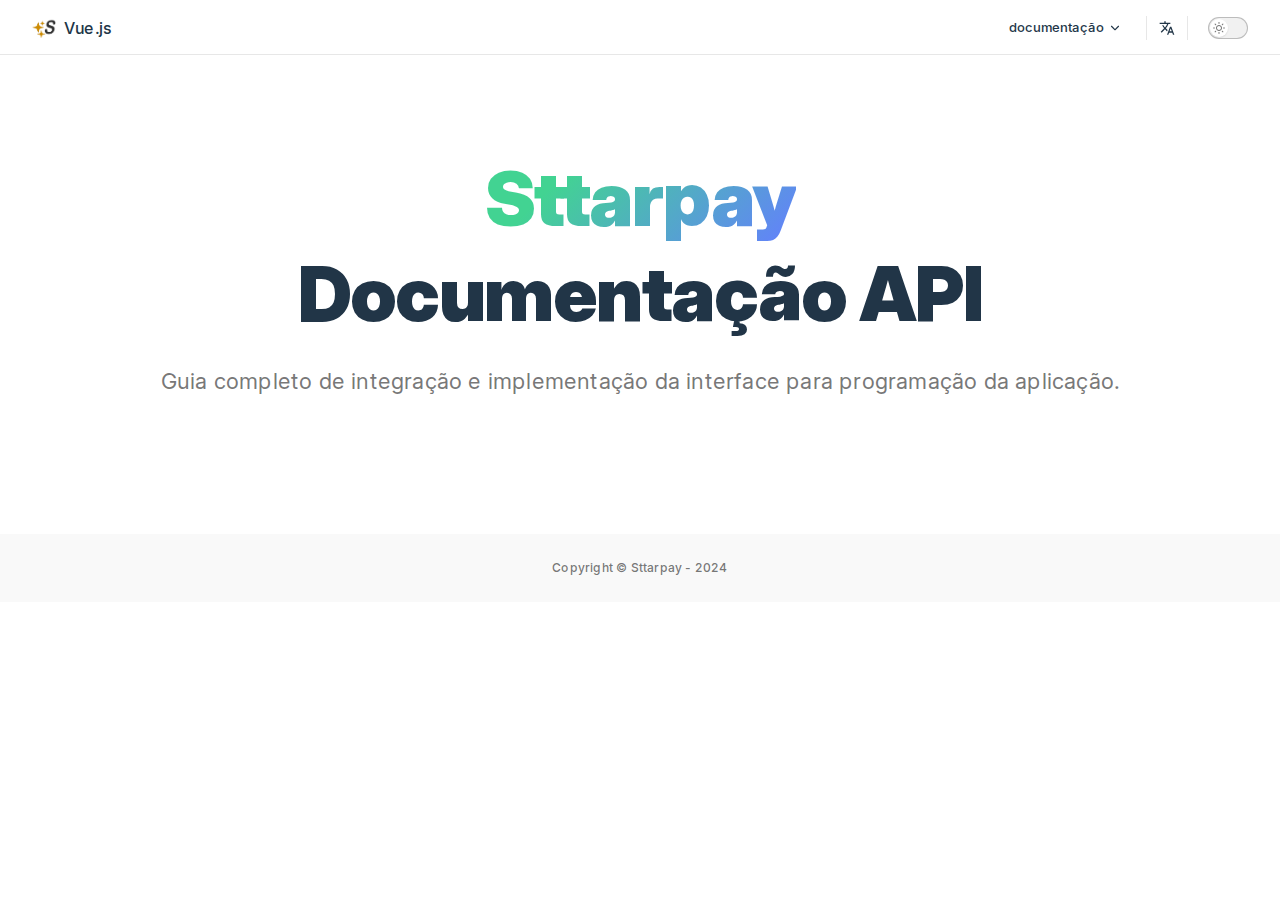
==== commit 9c5894bb: "Update documentation : Search QRCode #3" ====
--- a/index.html
+++ b/index.html
@@ -31,8 +31,8 @@
     <link rel="preload" href="/assets/inter-roman-latin.Di8DUHzh.woff2" as="font" type="font/woff2" crossorigin="">
   </head>
   <body>
-    <div id="app"><div class="VPApp" data-v-3fe2f2df><!--[--><span tabindex="-1" data-v-361eeedf></span><a href="#VPContent" class="VPSkipLink visually-hidden" data-v-361eeedf>Skip to content</a><!--]--><!----><!--[--><!--]--><header class="VPNav nav-bar stick" data-v-3fe2f2df data-v-29266875><div class="VPNavBar" data-v-29266875 data-v-dfc07a47><div class="container" data-v-dfc07a47><a class="VPNavBarTitle" href="/" data-v-dfc07a47 data-v-f870b20c><!--[--><svg class="logo" viewBox="0 0 128 128" width="24" height="24" data-v-f870b20c><path fill="#42b883" d="M78.8,10L64,35.4L49.2,10H0l64,110l64-110C128,10,78.8,10,78.8,10z" data-v-f870b20c></path><path fill="#35495e" d="M78.8,10L64,35.4L49.2,10H25.6L64,76l38.4-66H78.8z" data-v-f870b20c></path></svg><span class="text" data-v-f870b20c>Sttarpay</span><!--]--></a><div class="content" data-v-dfc07a47><!----><nav aria-labelledby="main-nav-aria-label" class="VPNavBarMenu menu" data-v-dfc07a47 data-v-8f9f1551><span id="main-nav-aria-label" class="visually-hidden" data-v-8f9f1551>Main Navigation</span><!--[--><!--[--><div class="vt-flyout VPNavBarMenuGroup" data-v-8f9f1551 data-v-e635c560><button type="button" class="vt-flyout-button" aria-haspopup="true" aria-expanded="false"><!--[--><span class="vt-flyout-button-text">documentação <svg xmlns="http://www.w3.org/2000/svg" aria-hidden="true" focusable="false" viewbox="0 0 24 24" class="vt-flyout-button-text-icon"><path d="M12,16c-0.3,0-0.5-0.1-0.7-0.3l-6-6c-0.4-0.4-0.4-1,0-1.4s1-0.4,1.4,0l5.3,5.3l5.3-5.3c0.4-0.4,1-0.4,1.4,0s0.4,1,0,1.4l-6,6C12.5,15.9,12.3,16,12,16z"></path></svg></span><!--]--></button><div class="vt-flyout-menu"><div class="vt-menu"><div class="vt-menu-items"><!--[--><!--[--><a class="vt-link link vt-menu-link" href="/v1/introduction.html"><!--[-->API V1.0.0<!--]--><!----></a><!--]--><!--]--></div><!--[--><!--]--></div></div></div><!--]--><!--]--><div class="vt-flyout VPNavBarMenuGroup active VPNavBarLocale" data-v-8f9f1551 data-v-9d9e13ce><button type="button" class="vt-flyout-button" aria-haspopup="true" aria-expanded="false" aria-label="Select Language"><!--[--><div class="vt-locales-btn-icon-container" data-v-9d9e13ce><svg xmlns="http://www.w3.org/2000/svg" aria-hidden="true" focusable="false" viewbox="0 0 24 24" class="vt-locales-btn-icon" data-v-9d9e13ce><path d="M0 0h24v24H0z" fill="none"></path><path d=" M12.87 15.07l-2.54-2.51.03-.03c1.74-1.94 2.98-4.17 3.71-6.53H17V4h-7V2H8v2H1v1.99h11.17C11.5 7.92 10.44 9.75 9 11.35 8.07 10.32 7.3 9.19 6.69 8h-2c.73 1.63 1.73 3.17 2.98 4.56l-5.09 5.02L4 19l5-5 3.11 3.11.76-2.04zM18.5 10h-2L12 22h2l1.12-3h4.75L21 22h2l-4.5-12zm-2.62 7l1.62-4.33L19.12 17h-3.24z " class="css-c4d79v"></path></svg></div><!--]--></button><div class="vt-flyout-menu"><div class="vt-menu"><!----><!--[--><!--[--><!--[--><div class="vt-menu-items x-padding" data-v-9d9e13ce><!--[--><!--]--></div><!----><!--]--><!--]--><!--]--></div></div></div></nav><div class="VPNavBarAppearance appearance" data-v-dfc07a47 data-v-9a180c9d><button class="vt-switch vt-switch-appearance" type="button" role="switch" aria-label="Toggle dark mode" aria-checked="false" data-v-9a180c9d><span class="vt-switch-check"><span class="vt-switch-icon"><!--[--><svg xmlns="http://www.w3.org/2000/svg" aria-hidden="true" focusable="false" viewbox="0 0 24 24" class="vt-switch-appearance-sun"><path d="M12,18c-3.3,0-6-2.7-6-6s2.7-6,6-6s6,2.7,6,6S15.3,18,12,18zM12,8c-2.2,0-4,1.8-4,4c0,2.2,1.8,4,4,4c2.2,0,4-1.8,4-4C16,9.8,14.2,8,12,8z"></path><path d="M12,4c-0.6,0-1-0.4-1-1V1c0-0.6,0.4-1,1-1s1,0.4,1,1v2C13,3.6,12.6,4,12,4z"></path><path d="M12,24c-0.6,0-1-0.4-1-1v-2c0-0.6,0.4-1,1-1s1,0.4,1,1v2C13,23.6,12.6,24,12,24z"></path><path d="M5.6,6.6c-0.3,0-0.5-0.1-0.7-0.3L3.5,4.9c-0.4-0.4-0.4-1,0-1.4s1-0.4,1.4,0l1.4,1.4c0.4,0.4,0.4,1,0,1.4C6.2,6.5,5.9,6.6,5.6,6.6z"></path><path d="M19.8,20.8c-0.3,0-0.5-0.1-0.7-0.3l-1.4-1.4c-0.4-0.4-0.4-1,0-1.4s1-0.4,1.4,0l1.4,1.4c0.4,0.4,0.4,1,0,1.4C20.3,20.7,20,20.8,19.8,20.8z"></path><path d="M3,13H1c-0.6,0-1-0.4-1-1s0.4-1,1-1h2c0.6,0,1,0.4,1,1S3.6,13,3,13z"></path><path d="M23,13h-2c-0.6,0-1-0.4-1-1s0.4-1,1-1h2c0.6,0,1,0.4,1,1S23.6,13,23,13z"></path><path d="M4.2,20.8c-0.3,0-0.5-0.1-0.7-0.3c-0.4-0.4-0.4-1,0-1.4l1.4-1.4c0.4-0.4,1-0.4,1.4,0s0.4,1,0,1.4l-1.4,1.4C4.7,20.7,4.5,20.8,4.2,20.8z"></path><path d="M18.4,6.6c-0.3,0-0.5-0.1-0.7-0.3c-0.4-0.4-0.4-1,0-1.4l1.4-1.4c0.4-0.4,1-0.4,1.4,0s0.4,1,0,1.4l-1.4,1.4C18.9,6.5,18.6,6.6,18.4,6.6z"></path></svg><svg xmlns="http://www.w3.org/2000/svg" aria-hidden="true" focusable="false" viewbox="0 0 24 24" class="vt-switch-appearance-moon"><path d="M12.1,22c-0.3,0-0.6,0-0.9,0c-5.5-0.5-9.5-5.4-9-10.9c0.4-4.8,4.2-8.6,9-9c0.4,0,0.8,0.2,1,0.5c0.2,0.3,0.2,0.8-0.1,1.1c-2,2.7-1.4,6.4,1.3,8.4c2.1,1.6,5,1.6,7.1,0c0.3-0.2,0.7-0.3,1.1-0.1c0.3,0.2,0.5,0.6,0.5,1c-0.2,2.7-1.5,5.1-3.6,6.8C16.6,21.2,14.4,22,12.1,22zM9.3,4.4c-2.9,1-5,3.6-5.2,6.8c-0.4,4.4,2.8,8.3,7.2,8.7c2.1,0.2,4.2-0.4,5.8-1.8c1.1-0.9,1.9-2.1,2.4-3.4c-2.5,0.9-5.3,0.5-7.5-1.1C9.2,11.4,8.1,7.7,9.3,4.4z"></path></svg><!--]--></span></span></button></div><!----><div class="vt-flyout VPNavBarExtra extra" data-v-dfc07a47 data-v-f8e00724><button type="button" class="vt-flyout-button" aria-haspopup="true" aria-expanded="false" aria-label="extra navigation"><!--[--><svg xmlns="http://www.w3.org/2000/svg" aria-hidden="true" focusable="false" viewbox="0 0 24 24" class="vt-flyout-button-icon"><circle cx="12" cy="12" r="2"></circle><circle cx="19" cy="12" r="2"></circle><circle cx="5" cy="12" r="2"></circle></svg><!--]--></button><div class="vt-flyout-menu"><div class="vt-menu"><!----><!--[--><!--[--><div class="vt-menu-group" data-v-f8e00724><div class="vt-menu-item item" data-v-f8e00724><p class="vt-menu-label" data-v-f8e00724>Appearance</p><div class="vt-menu-action action" data-v-f8e00724><button class="vt-switch vt-switch-appearance" type="button" role="switch" aria-label="Toggle dark mode" aria-checked="false" data-v-f8e00724><span class="vt-switch-check"><span class="vt-switch-icon"><!--[--><svg xmlns="http://www.w3.org/2000/svg" aria-hidden="true" focusable="false" viewbox="0 0 24 24" class="vt-switch-appearance-sun"><path d="M12,18c-3.3,0-6-2.7-6-6s2.7-6,6-6s6,2.7,6,6S15.3,18,12,18zM12,8c-2.2,0-4,1.8-4,4c0,2.2,1.8,4,4,4c2.2,0,4-1.8,4-4C16,9.8,14.2,8,12,8z"></path><path d="M12,4c-0.6,0-1-0.4-1-1V1c0-0.6,0.4-1,1-1s1,0.4,1,1v2C13,3.6,12.6,4,12,4z"></path><path d="M12,24c-0.6,0-1-0.4-1-1v-2c0-0.6,0.4-1,1-1s1,0.4,1,1v2C13,23.6,12.6,24,12,24z"></path><path d="M5.6,6.6c-0.3,0-0.5-0.1-0.7-0.3L3.5,4.9c-0.4-0.4-0.4-1,0-1.4s1-0.4,1.4,0l1.4,1.4c0.4,0.4,0.4,1,0,1.4C6.2,6.5,5.9,6.6,5.6,6.6z"></path><path d="M19.8,20.8c-0.3,0-0.5-0.1-0.7-0.3l-1.4-1.4c-0.4-0.4-0.4-1,0-1.4s1-0.4,1.4,0l1.4,1.4c0.4,0.4,0.4,1,0,1.4C20.3,20.7,20,20.8,19.8,20.8z"></path><path d="M3,13H1c-0.6,0-1-0.4-1-1s0.4-1,1-1h2c0.6,0,1,0.4,1,1S3.6,13,3,13z"></path><path d="M23,13h-2c-0.6,0-1-0.4-1-1s0.4-1,1-1h2c0.6,0,1,0.4,1,1S23.6,13,23,13z"></path><path d="M4.2,20.8c-0.3,0-0.5-0.1-0.7-0.3c-0.4-0.4-0.4-1,0-1.4l1.4-1.4c0.4-0.4,1-0.4,1.4,0s0.4,1,0,1.4l-1.4,1.4C4.7,20.7,4.5,20.8,4.2,20.8z"></path><path d="M18.4,6.6c-0.3,0-0.5-0.1-0.7-0.3c-0.4-0.4-0.4-1,0-1.4l1.4-1.4c0.4-0.4,1-0.4,1.4,0s0.4,1,0,1.4l-1.4,1.4C18.9,6.5,18.6,6.6,18.4,6.6z"></path></svg><svg xmlns="http://www.w3.org/2000/svg" aria-hidden="true" focusable="false" viewbox="0 0 24 24" class="vt-switch-appearance-moon"><path d="M12.1,22c-0.3,0-0.6,0-0.9,0c-5.5-0.5-9.5-5.4-9-10.9c0.4-4.8,4.2-8.6,9-9c0.4,0,0.8,0.2,1,0.5c0.2,0.3,0.2,0.8-0.1,1.1c-2,2.7-1.4,6.4,1.3,8.4c2.1,1.6,5,1.6,7.1,0c0.3-0.2,0.7-0.3,1.1-0.1c0.3,0.2,0.5,0.6,0.5,1c-0.2,2.7-1.5,5.1-3.6,6.8C16.6,21.2,14.4,22,12.1,22zM9.3,4.4c-2.9,1-5,3.6-5.2,6.8c-0.4,4.4,2.8,8.3,7.2,8.7c2.1,0.2,4.2-0.4,5.8-1.8c1.1-0.9,1.9-2.1,2.4-3.4c-2.5,0.9-5.3,0.5-7.5-1.1C9.2,11.4,8.1,7.7,9.3,4.4z"></path></svg><!--]--></span></span></button></div></div></div><!----><!--]--><!--]--></div></div></div><button type="button" class="vt-hamburger VPNavBarHamburger hamburger" aria-label="Mobile navigation" aria-expanded="false" aria-controls="VPNavScreen" data-v-dfc07a47 data-v-233133a8><span class="vt-hamburger-container"><span class="vt-hamburger-top"></span><span class="vt-hamburger-middle"></span><span class="vt-hamburger-bottom"></span></span></button></div></div></div><!----></header><!----><!----><div id="VPContent" class="VPContent" data-v-3fe2f2df data-v-3d0eeaa6><div class="VPContentPage" data-v-3d0eeaa6><main><div style="position:relative;"><div><section id="hero" data-v-8ae4d201><img id="uwu" alt="Sttarpay" data-v-8ae4d201><h1 class="tagline" data-v-8ae4d201><span class="accent" data-v-8ae4d201>Sttarpay</span><br data-v-8ae4d201>Documentação API </h1><p class="description" data-v-8ae4d201> Guia completo de integração e implementação da interface para programação da aplicação. </p></section></div></div></main><!--[--><!--]--><div class="VPFooter" data-v-10fd32f1><!----><p class="copyright" data-v-10fd32f1>Copyright © Sttarpay - 2024 </p></div><!--[--><!--]--></div></div><div class="visually-hidden" aria-live="polite" data-v-3fe2f2df>Sttarpay - Soluções em pagamentos has loaded</div></div></div>
-    <script>window.__VP_HASH_MAP__=JSON.parse("{\"index.md\":\"CNyJOQXp\",\"v1_authenticate.md\":\"b1BsYi8D\",\"v1_check-qrcode.md\":\"CsgzzR9W\",\"v1_generate-checkout.md\":\"n5UUa36j\",\"v1_generate-qrcode.md\":\"z4Suoafp\",\"v1_introduction.md\":\"Biu_UYYf\",\"v1_webhooks.md\":\"Ulvo67Ds\"}");window.__VP_SITE_DATA__=JSON.parse("{\"lang\":\"pt-BR\",\"dir\":\"ltr\",\"title\":\"Sttarpay\",\"description\":\"Sttarpay - Soluções em pagamentos\",\"base\":\"/\",\"head\":[],\"router\":{\"prefetchLinks\":true},\"appearance\":true,\"themeConfig\":{\"nav\":[{\"text\":\"documentação\",\"activeMatch\":\"^/(guide|style-guide|cookbook|examples)/\",\"items\":[{\"text\":\"API V1.0.0\",\"link\":\"/v1/introduction\"}]}],\"sidebar\":{\"/v1/\":[{\"text\":\"Introdução\",\"items\":[{\"text\":\"Autenticação da API\",\"link\":\"/v1/authenticate\"},{\"text\":\"Gerando QRCode de cobrança\",\"link\":\"/v1/generate-qrcode\"},{\"text\":\"Gerando Checkout de pagamento\",\"link\":\"/v1/generate-checkout\"},{\"text\":\"Status do pagamento\",\"link\":\"/v1/check-qrcode\"},{\"text\":\"Webhooks e respostas de solicitação\",\"link\":\"/v1/webhooks\"}]}]},\"localeLinks\":[],\"footer\":{\"copyright\":\"Copyright © Sttarpay - 2024 \"}},\"locales\":{},\"scrollOffset\":[\"header\",\".VPLocalNav\"],\"cleanUrls\":false}");</script>
+    <div id="app"><div class="VPApp" data-v-3fe2f2df><!--[--><span tabindex="-1" data-v-361eeedf></span><a href="#VPContent" class="VPSkipLink visually-hidden" data-v-361eeedf>Skip to content</a><!--]--><!----><!--[--><!--]--><header class="VPNav nav-bar stick" data-v-3fe2f2df data-v-29266875><div class="VPNavBar" data-v-29266875 data-v-dfc07a47><div class="container" data-v-dfc07a47><a class="VPNavBarTitle" href="/" data-v-dfc07a47 data-v-f870b20c><!--[--><svg class="logo" viewBox="0 0 128 128" width="24" height="24" data-v-f870b20c><path fill="#42b883" d="M78.8,10L64,35.4L49.2,10H0l64,110l64-110C128,10,78.8,10,78.8,10z" data-v-f870b20c></path><path fill="#35495e" d="M78.8,10L64,35.4L49.2,10H25.6L64,76l38.4-66H78.8z" data-v-f870b20c></path></svg><span class="text" data-v-f870b20c>Vue.js</span><!--]--></a><div class="content" data-v-dfc07a47><!----><nav aria-labelledby="main-nav-aria-label" class="VPNavBarMenu menu" data-v-dfc07a47 data-v-8f9f1551><span id="main-nav-aria-label" class="visually-hidden" data-v-8f9f1551>Main Navigation</span><!--[--><!--[--><div class="vt-flyout VPNavBarMenuGroup" data-v-8f9f1551 data-v-e635c560><button type="button" class="vt-flyout-button" aria-haspopup="true" aria-expanded="false"><!--[--><span class="vt-flyout-button-text">documentação <svg xmlns="http://www.w3.org/2000/svg" aria-hidden="true" focusable="false" viewbox="0 0 24 24" class="vt-flyout-button-text-icon"><path d="M12,16c-0.3,0-0.5-0.1-0.7-0.3l-6-6c-0.4-0.4-0.4-1,0-1.4s1-0.4,1.4,0l5.3,5.3l5.3-5.3c0.4-0.4,1-0.4,1.4,0s0.4,1,0,1.4l-6,6C12.5,15.9,12.3,16,12,16z"></path></svg></span><!--]--></button><div class="vt-flyout-menu"><div class="vt-menu"><div class="vt-menu-items"><!--[--><!--[--><a class="vt-link link vt-menu-link" href="/v1/introduction.html"><!--[-->API V1.0.0<!--]--><!----></a><!--]--><!--]--></div><!--[--><!--]--></div></div></div><!--]--><!--]--><div class="vt-flyout VPNavBarMenuGroup active VPNavBarLocale" data-v-8f9f1551 data-v-9d9e13ce><button type="button" class="vt-flyout-button" aria-haspopup="true" aria-expanded="false" aria-label="Select Language"><!--[--><div class="vt-locales-btn-icon-container" data-v-9d9e13ce><svg xmlns="http://www.w3.org/2000/svg" aria-hidden="true" focusable="false" viewbox="0 0 24 24" class="vt-locales-btn-icon" data-v-9d9e13ce><path d="M0 0h24v24H0z" fill="none"></path><path d=" M12.87 15.07l-2.54-2.51.03-.03c1.74-1.94 2.98-4.17 3.71-6.53H17V4h-7V2H8v2H1v1.99h11.17C11.5 7.92 10.44 9.75 9 11.35 8.07 10.32 7.3 9.19 6.69 8h-2c.73 1.63 1.73 3.17 2.98 4.56l-5.09 5.02L4 19l5-5 3.11 3.11.76-2.04zM18.5 10h-2L12 22h2l1.12-3h4.75L21 22h2l-4.5-12zm-2.62 7l1.62-4.33L19.12 17h-3.24z " class="css-c4d79v"></path></svg></div><!--]--></button><div class="vt-flyout-menu"><div class="vt-menu"><!----><!--[--><!--[--><!--[--><div class="vt-menu-items x-padding" data-v-9d9e13ce><!--[--><!--]--></div><!----><!--]--><!--]--><!--]--></div></div></div></nav><div class="VPNavBarAppearance appearance" data-v-dfc07a47 data-v-9a180c9d><button class="vt-switch vt-switch-appearance" type="button" role="switch" aria-label="Toggle dark mode" aria-checked="false" data-v-9a180c9d><span class="vt-switch-check"><span class="vt-switch-icon"><!--[--><svg xmlns="http://www.w3.org/2000/svg" aria-hidden="true" focusable="false" viewbox="0 0 24 24" class="vt-switch-appearance-sun"><path d="M12,18c-3.3,0-6-2.7-6-6s2.7-6,6-6s6,2.7,6,6S15.3,18,12,18zM12,8c-2.2,0-4,1.8-4,4c0,2.2,1.8,4,4,4c2.2,0,4-1.8,4-4C16,9.8,14.2,8,12,8z"></path><path d="M12,4c-0.6,0-1-0.4-1-1V1c0-0.6,0.4-1,1-1s1,0.4,1,1v2C13,3.6,12.6,4,12,4z"></path><path d="M12,24c-0.6,0-1-0.4-1-1v-2c0-0.6,0.4-1,1-1s1,0.4,1,1v2C13,23.6,12.6,24,12,24z"></path><path d="M5.6,6.6c-0.3,0-0.5-0.1-0.7-0.3L3.5,4.9c-0.4-0.4-0.4-1,0-1.4s1-0.4,1.4,0l1.4,1.4c0.4,0.4,0.4,1,0,1.4C6.2,6.5,5.9,6.6,5.6,6.6z"></path><path d="M19.8,20.8c-0.3,0-0.5-0.1-0.7-0.3l-1.4-1.4c-0.4-0.4-0.4-1,0-1.4s1-0.4,1.4,0l1.4,1.4c0.4,0.4,0.4,1,0,1.4C20.3,20.7,20,20.8,19.8,20.8z"></path><path d="M3,13H1c-0.6,0-1-0.4-1-1s0.4-1,1-1h2c0.6,0,1,0.4,1,1S3.6,13,3,13z"></path><path d="M23,13h-2c-0.6,0-1-0.4-1-1s0.4-1,1-1h2c0.6,0,1,0.4,1,1S23.6,13,23,13z"></path><path d="M4.2,20.8c-0.3,0-0.5-0.1-0.7-0.3c-0.4-0.4-0.4-1,0-1.4l1.4-1.4c0.4-0.4,1-0.4,1.4,0s0.4,1,0,1.4l-1.4,1.4C4.7,20.7,4.5,20.8,4.2,20.8z"></path><path d="M18.4,6.6c-0.3,0-0.5-0.1-0.7-0.3c-0.4-0.4-0.4-1,0-1.4l1.4-1.4c0.4-0.4,1-0.4,1.4,0s0.4,1,0,1.4l-1.4,1.4C18.9,6.5,18.6,6.6,18.4,6.6z"></path></svg><svg xmlns="http://www.w3.org/2000/svg" aria-hidden="true" focusable="false" viewbox="0 0 24 24" class="vt-switch-appearance-moon"><path d="M12.1,22c-0.3,0-0.6,0-0.9,0c-5.5-0.5-9.5-5.4-9-10.9c0.4-4.8,4.2-8.6,9-9c0.4,0,0.8,0.2,1,0.5c0.2,0.3,0.2,0.8-0.1,1.1c-2,2.7-1.4,6.4,1.3,8.4c2.1,1.6,5,1.6,7.1,0c0.3-0.2,0.7-0.3,1.1-0.1c0.3,0.2,0.5,0.6,0.5,1c-0.2,2.7-1.5,5.1-3.6,6.8C16.6,21.2,14.4,22,12.1,22zM9.3,4.4c-2.9,1-5,3.6-5.2,6.8c-0.4,4.4,2.8,8.3,7.2,8.7c2.1,0.2,4.2-0.4,5.8-1.8c1.1-0.9,1.9-2.1,2.4-3.4c-2.5,0.9-5.3,0.5-7.5-1.1C9.2,11.4,8.1,7.7,9.3,4.4z"></path></svg><!--]--></span></span></button></div><!----><div class="vt-flyout VPNavBarExtra extra" data-v-dfc07a47 data-v-f8e00724><button type="button" class="vt-flyout-button" aria-haspopup="true" aria-expanded="false" aria-label="extra navigation"><!--[--><svg xmlns="http://www.w3.org/2000/svg" aria-hidden="true" focusable="false" viewbox="0 0 24 24" class="vt-flyout-button-icon"><circle cx="12" cy="12" r="2"></circle><circle cx="19" cy="12" r="2"></circle><circle cx="5" cy="12" r="2"></circle></svg><!--]--></button><div class="vt-flyout-menu"><div class="vt-menu"><!----><!--[--><!--[--><div class="vt-menu-group" data-v-f8e00724><div class="vt-menu-item item" data-v-f8e00724><p class="vt-menu-label" data-v-f8e00724>Appearance</p><div class="vt-menu-action action" data-v-f8e00724><button class="vt-switch vt-switch-appearance" type="button" role="switch" aria-label="Toggle dark mode" aria-checked="false" data-v-f8e00724><span class="vt-switch-check"><span class="vt-switch-icon"><!--[--><svg xmlns="http://www.w3.org/2000/svg" aria-hidden="true" focusable="false" viewbox="0 0 24 24" class="vt-switch-appearance-sun"><path d="M12,18c-3.3,0-6-2.7-6-6s2.7-6,6-6s6,2.7,6,6S15.3,18,12,18zM12,8c-2.2,0-4,1.8-4,4c0,2.2,1.8,4,4,4c2.2,0,4-1.8,4-4C16,9.8,14.2,8,12,8z"></path><path d="M12,4c-0.6,0-1-0.4-1-1V1c0-0.6,0.4-1,1-1s1,0.4,1,1v2C13,3.6,12.6,4,12,4z"></path><path d="M12,24c-0.6,0-1-0.4-1-1v-2c0-0.6,0.4-1,1-1s1,0.4,1,1v2C13,23.6,12.6,24,12,24z"></path><path d="M5.6,6.6c-0.3,0-0.5-0.1-0.7-0.3L3.5,4.9c-0.4-0.4-0.4-1,0-1.4s1-0.4,1.4,0l1.4,1.4c0.4,0.4,0.4,1,0,1.4C6.2,6.5,5.9,6.6,5.6,6.6z"></path><path d="M19.8,20.8c-0.3,0-0.5-0.1-0.7-0.3l-1.4-1.4c-0.4-0.4-0.4-1,0-1.4s1-0.4,1.4,0l1.4,1.4c0.4,0.4,0.4,1,0,1.4C20.3,20.7,20,20.8,19.8,20.8z"></path><path d="M3,13H1c-0.6,0-1-0.4-1-1s0.4-1,1-1h2c0.6,0,1,0.4,1,1S3.6,13,3,13z"></path><path d="M23,13h-2c-0.6,0-1-0.4-1-1s0.4-1,1-1h2c0.6,0,1,0.4,1,1S23.6,13,23,13z"></path><path d="M4.2,20.8c-0.3,0-0.5-0.1-0.7-0.3c-0.4-0.4-0.4-1,0-1.4l1.4-1.4c0.4-0.4,1-0.4,1.4,0s0.4,1,0,1.4l-1.4,1.4C4.7,20.7,4.5,20.8,4.2,20.8z"></path><path d="M18.4,6.6c-0.3,0-0.5-0.1-0.7-0.3c-0.4-0.4-0.4-1,0-1.4l1.4-1.4c0.4-0.4,1-0.4,1.4,0s0.4,1,0,1.4l-1.4,1.4C18.9,6.5,18.6,6.6,18.4,6.6z"></path></svg><svg xmlns="http://www.w3.org/2000/svg" aria-hidden="true" focusable="false" viewbox="0 0 24 24" class="vt-switch-appearance-moon"><path d="M12.1,22c-0.3,0-0.6,0-0.9,0c-5.5-0.5-9.5-5.4-9-10.9c0.4-4.8,4.2-8.6,9-9c0.4,0,0.8,0.2,1,0.5c0.2,0.3,0.2,0.8-0.1,1.1c-2,2.7-1.4,6.4,1.3,8.4c2.1,1.6,5,1.6,7.1,0c0.3-0.2,0.7-0.3,1.1-0.1c0.3,0.2,0.5,0.6,0.5,1c-0.2,2.7-1.5,5.1-3.6,6.8C16.6,21.2,14.4,22,12.1,22zM9.3,4.4c-2.9,1-5,3.6-5.2,6.8c-0.4,4.4,2.8,8.3,7.2,8.7c2.1,0.2,4.2-0.4,5.8-1.8c1.1-0.9,1.9-2.1,2.4-3.4c-2.5,0.9-5.3,0.5-7.5-1.1C9.2,11.4,8.1,7.7,9.3,4.4z"></path></svg><!--]--></span></span></button></div></div></div><!----><!--]--><!--]--></div></div></div><button type="button" class="vt-hamburger VPNavBarHamburger hamburger" aria-label="Mobile navigation" aria-expanded="false" aria-controls="VPNavScreen" data-v-dfc07a47 data-v-233133a8><span class="vt-hamburger-container"><span class="vt-hamburger-top"></span><span class="vt-hamburger-middle"></span><span class="vt-hamburger-bottom"></span></span></button></div></div></div><!----></header><!----><!----><div id="VPContent" class="VPContent" data-v-3fe2f2df data-v-3d0eeaa6><div class="VPContentPage" data-v-3d0eeaa6><main><div style="position:relative;"><div><section id="hero" data-v-8ae4d201><img id="uwu" alt="Sttarpay" data-v-8ae4d201><h1 class="tagline" data-v-8ae4d201><span class="accent" data-v-8ae4d201>Sttarpay</span><br data-v-8ae4d201>Documentação API </h1><p class="description" data-v-8ae4d201> Guia completo de integração e implementação da interface para programação da aplicação. </p></section></div></div></main><!--[--><!--]--><div class="VPFooter" data-v-10fd32f1><!----><p class="copyright" data-v-10fd32f1>Copyright © Sttarpay - 2024 </p></div><!--[--><!--]--></div></div><div class="visually-hidden" aria-live="polite" data-v-3fe2f2df>Sttarpay - Soluções em pagamentos has loaded</div></div></div>
+    <script>window.__VP_HASH_MAP__=JSON.parse("{\"index.md\":\"CNyJOQXp\",\"v1_authenticate.md\":\"b1BsYi8D\",\"v1_check-qrcode.md\":\"CsgzzR9W\",\"v1_generate-checkout.md\":\"AdSvRcp5\",\"v1_generate-qrcode.md\":\"z4Suoafp\",\"v1_introduction.md\":\"Biu_UYYf\",\"v1_pix-keys.md\":\"B634lLDY\",\"v1_search-qrcode.md\":\"4e0Zs0v9\",\"v1_webhooks.md\":\"Ulvo67Ds\",\"v1_widthdraw.md\":\"CoLJBU-V\"}");window.__VP_SITE_DATA__=JSON.parse("{\"lang\":\"pt-BR\",\"dir\":\"ltr\",\"title\":\"Sttarpay\",\"description\":\"Sttarpay - Soluções em pagamentos\",\"base\":\"/\",\"head\":[],\"router\":{\"prefetchLinks\":true},\"appearance\":true,\"themeConfig\":{\"nav\":[{\"text\":\"documentação\",\"activeMatch\":\"^/(guide|style-guide|cookbook|examples)/\",\"items\":[{\"text\":\"API V1.0.0\",\"link\":\"/v1/introduction\"}]}],\"sidebar\":{\"/v1/\":[{\"text\":\"Introdução\",\"items\":[{\"text\":\"Autenticação da API\",\"link\":\"/v1/authenticate\"},{\"text\":\"Gerando QRCode de cobrança\",\"link\":\"/v1/generate-qrcode\"},{\"text\":\"Gerando Checkout de pagamento\",\"link\":\"/v1/generate-checkout\"},{\"text\":\"Webhooks e respostas de solicitação\",\"link\":\"/v1/webhooks\"},{\"text\":\"Status do pagamento\",\"link\":\"/v1/check-qrcode\"},{\"text\":\"Buscando QRCode\",\"link\":\"/v1/search-qrcode\"},{\"text\":\"Chaves Pix\",\"link\":\"/v1/pix-keys\"}]}]},\"localeLinks\":[],\"footer\":{\"copyright\":\"Copyright © Sttarpay - 2024 \"}},\"locales\":{},\"scrollOffset\":[\"header\",\".VPLocalNav\"],\"cleanUrls\":false}");</script>
     
   </body>
 </html>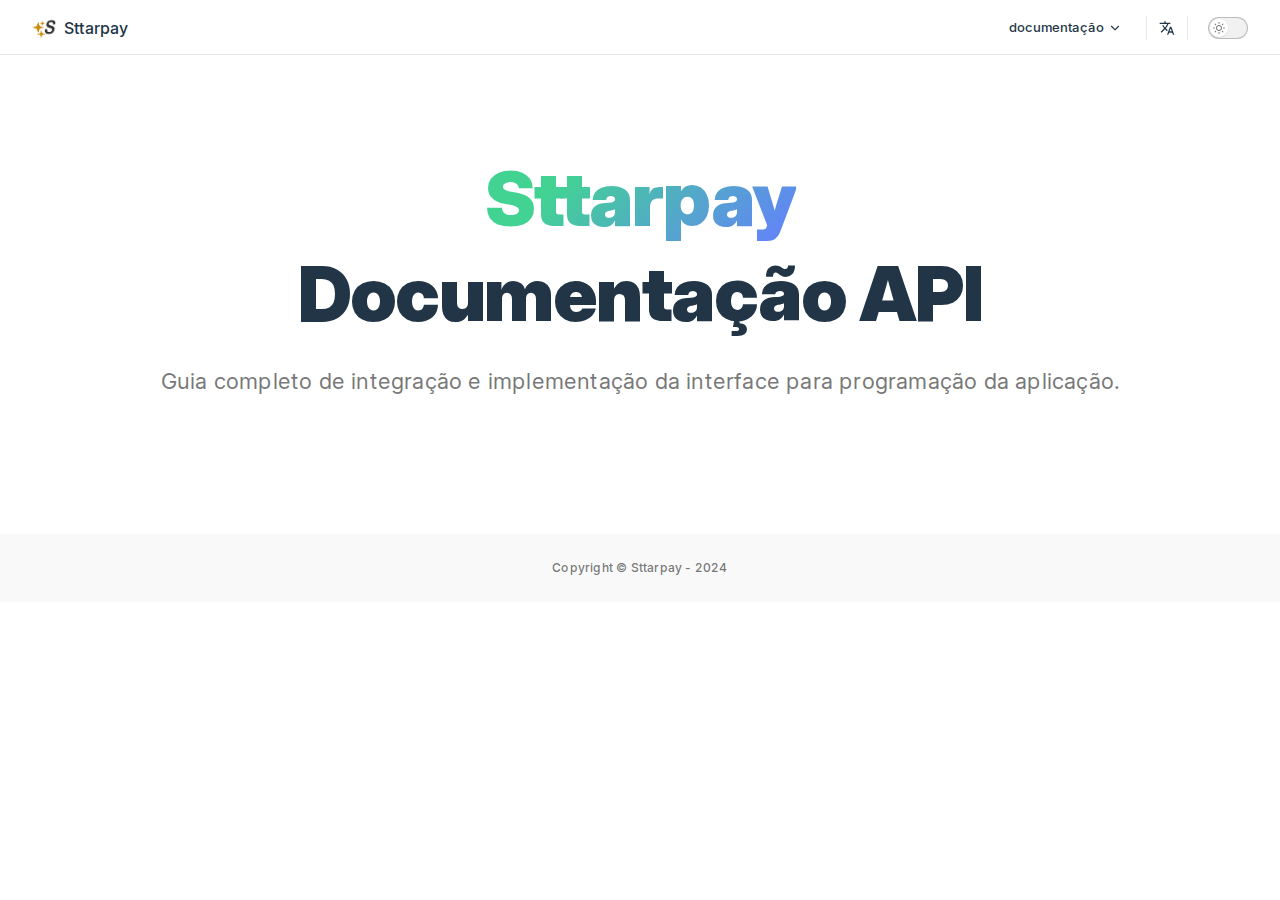
==== commit fa9ba61e: "Update documentation : Search QRCode #4" ====
--- a/index.html
+++ b/index.html
@@ -31,7 +31,7 @@
     <link rel="preload" href="/assets/inter-roman-latin.Di8DUHzh.woff2" as="font" type="font/woff2" crossorigin="">
   </head>
   <body>
-    <div id="app"><div class="VPApp" data-v-3fe2f2df><!--[--><span tabindex="-1" data-v-361eeedf></span><a href="#VPContent" class="VPSkipLink visually-hidden" data-v-361eeedf>Skip to content</a><!--]--><!----><!--[--><!--]--><header class="VPNav nav-bar stick" data-v-3fe2f2df data-v-29266875><div class="VPNavBar" data-v-29266875 data-v-dfc07a47><div class="container" data-v-dfc07a47><a class="VPNavBarTitle" href="/" data-v-dfc07a47 data-v-f870b20c><!--[--><svg class="logo" viewBox="0 0 128 128" width="24" height="24" data-v-f870b20c><path fill="#42b883" d="M78.8,10L64,35.4L49.2,10H0l64,110l64-110C128,10,78.8,10,78.8,10z" data-v-f870b20c></path><path fill="#35495e" d="M78.8,10L64,35.4L49.2,10H25.6L64,76l38.4-66H78.8z" data-v-f870b20c></path></svg><span class="text" data-v-f870b20c>Vue.js</span><!--]--></a><div class="content" data-v-dfc07a47><!----><nav aria-labelledby="main-nav-aria-label" class="VPNavBarMenu menu" data-v-dfc07a47 data-v-8f9f1551><span id="main-nav-aria-label" class="visually-hidden" data-v-8f9f1551>Main Navigation</span><!--[--><!--[--><div class="vt-flyout VPNavBarMenuGroup" data-v-8f9f1551 data-v-e635c560><button type="button" class="vt-flyout-button" aria-haspopup="true" aria-expanded="false"><!--[--><span class="vt-flyout-button-text">documentação <svg xmlns="http://www.w3.org/2000/svg" aria-hidden="true" focusable="false" viewbox="0 0 24 24" class="vt-flyout-button-text-icon"><path d="M12,16c-0.3,0-0.5-0.1-0.7-0.3l-6-6c-0.4-0.4-0.4-1,0-1.4s1-0.4,1.4,0l5.3,5.3l5.3-5.3c0.4-0.4,1-0.4,1.4,0s0.4,1,0,1.4l-6,6C12.5,15.9,12.3,16,12,16z"></path></svg></span><!--]--></button><div class="vt-flyout-menu"><div class="vt-menu"><div class="vt-menu-items"><!--[--><!--[--><a class="vt-link link vt-menu-link" href="/v1/introduction.html"><!--[-->API V1.0.0<!--]--><!----></a><!--]--><!--]--></div><!--[--><!--]--></div></div></div><!--]--><!--]--><div class="vt-flyout VPNavBarMenuGroup active VPNavBarLocale" data-v-8f9f1551 data-v-9d9e13ce><button type="button" class="vt-flyout-button" aria-haspopup="true" aria-expanded="false" aria-label="Select Language"><!--[--><div class="vt-locales-btn-icon-container" data-v-9d9e13ce><svg xmlns="http://www.w3.org/2000/svg" aria-hidden="true" focusable="false" viewbox="0 0 24 24" class="vt-locales-btn-icon" data-v-9d9e13ce><path d="M0 0h24v24H0z" fill="none"></path><path d=" M12.87 15.07l-2.54-2.51.03-.03c1.74-1.94 2.98-4.17 3.71-6.53H17V4h-7V2H8v2H1v1.99h11.17C11.5 7.92 10.44 9.75 9 11.35 8.07 10.32 7.3 9.19 6.69 8h-2c.73 1.63 1.73 3.17 2.98 4.56l-5.09 5.02L4 19l5-5 3.11 3.11.76-2.04zM18.5 10h-2L12 22h2l1.12-3h4.75L21 22h2l-4.5-12zm-2.62 7l1.62-4.33L19.12 17h-3.24z " class="css-c4d79v"></path></svg></div><!--]--></button><div class="vt-flyout-menu"><div class="vt-menu"><!----><!--[--><!--[--><!--[--><div class="vt-menu-items x-padding" data-v-9d9e13ce><!--[--><!--]--></div><!----><!--]--><!--]--><!--]--></div></div></div></nav><div class="VPNavBarAppearance appearance" data-v-dfc07a47 data-v-9a180c9d><button class="vt-switch vt-switch-appearance" type="button" role="switch" aria-label="Toggle dark mode" aria-checked="false" data-v-9a180c9d><span class="vt-switch-check"><span class="vt-switch-icon"><!--[--><svg xmlns="http://www.w3.org/2000/svg" aria-hidden="true" focusable="false" viewbox="0 0 24 24" class="vt-switch-appearance-sun"><path d="M12,18c-3.3,0-6-2.7-6-6s2.7-6,6-6s6,2.7,6,6S15.3,18,12,18zM12,8c-2.2,0-4,1.8-4,4c0,2.2,1.8,4,4,4c2.2,0,4-1.8,4-4C16,9.8,14.2,8,12,8z"></path><path d="M12,4c-0.6,0-1-0.4-1-1V1c0-0.6,0.4-1,1-1s1,0.4,1,1v2C13,3.6,12.6,4,12,4z"></path><path d="M12,24c-0.6,0-1-0.4-1-1v-2c0-0.6,0.4-1,1-1s1,0.4,1,1v2C13,23.6,12.6,24,12,24z"></path><path d="M5.6,6.6c-0.3,0-0.5-0.1-0.7-0.3L3.5,4.9c-0.4-0.4-0.4-1,0-1.4s1-0.4,1.4,0l1.4,1.4c0.4,0.4,0.4,1,0,1.4C6.2,6.5,5.9,6.6,5.6,6.6z"></path><path d="M19.8,20.8c-0.3,0-0.5-0.1-0.7-0.3l-1.4-1.4c-0.4-0.4-0.4-1,0-1.4s1-0.4,1.4,0l1.4,1.4c0.4,0.4,0.4,1,0,1.4C20.3,20.7,20,20.8,19.8,20.8z"></path><path d="M3,13H1c-0.6,0-1-0.4-1-1s0.4-1,1-1h2c0.6,0,1,0.4,1,1S3.6,13,3,13z"></path><path d="M23,13h-2c-0.6,0-1-0.4-1-1s0.4-1,1-1h2c0.6,0,1,0.4,1,1S23.6,13,23,13z"></path><path d="M4.2,20.8c-0.3,0-0.5-0.1-0.7-0.3c-0.4-0.4-0.4-1,0-1.4l1.4-1.4c0.4-0.4,1-0.4,1.4,0s0.4,1,0,1.4l-1.4,1.4C4.7,20.7,4.5,20.8,4.2,20.8z"></path><path d="M18.4,6.6c-0.3,0-0.5-0.1-0.7-0.3c-0.4-0.4-0.4-1,0-1.4l1.4-1.4c0.4-0.4,1-0.4,1.4,0s0.4,1,0,1.4l-1.4,1.4C18.9,6.5,18.6,6.6,18.4,6.6z"></path></svg><svg xmlns="http://www.w3.org/2000/svg" aria-hidden="true" focusable="false" viewbox="0 0 24 24" class="vt-switch-appearance-moon"><path d="M12.1,22c-0.3,0-0.6,0-0.9,0c-5.5-0.5-9.5-5.4-9-10.9c0.4-4.8,4.2-8.6,9-9c0.4,0,0.8,0.2,1,0.5c0.2,0.3,0.2,0.8-0.1,1.1c-2,2.7-1.4,6.4,1.3,8.4c2.1,1.6,5,1.6,7.1,0c0.3-0.2,0.7-0.3,1.1-0.1c0.3,0.2,0.5,0.6,0.5,1c-0.2,2.7-1.5,5.1-3.6,6.8C16.6,21.2,14.4,22,12.1,22zM9.3,4.4c-2.9,1-5,3.6-5.2,6.8c-0.4,4.4,2.8,8.3,7.2,8.7c2.1,0.2,4.2-0.4,5.8-1.8c1.1-0.9,1.9-2.1,2.4-3.4c-2.5,0.9-5.3,0.5-7.5-1.1C9.2,11.4,8.1,7.7,9.3,4.4z"></path></svg><!--]--></span></span></button></div><!----><div class="vt-flyout VPNavBarExtra extra" data-v-dfc07a47 data-v-f8e00724><button type="button" class="vt-flyout-button" aria-haspopup="true" aria-expanded="false" aria-label="extra navigation"><!--[--><svg xmlns="http://www.w3.org/2000/svg" aria-hidden="true" focusable="false" viewbox="0 0 24 24" class="vt-flyout-button-icon"><circle cx="12" cy="12" r="2"></circle><circle cx="19" cy="12" r="2"></circle><circle cx="5" cy="12" r="2"></circle></svg><!--]--></button><div class="vt-flyout-menu"><div class="vt-menu"><!----><!--[--><!--[--><div class="vt-menu-group" data-v-f8e00724><div class="vt-menu-item item" data-v-f8e00724><p class="vt-menu-label" data-v-f8e00724>Appearance</p><div class="vt-menu-action action" data-v-f8e00724><button class="vt-switch vt-switch-appearance" type="button" role="switch" aria-label="Toggle dark mode" aria-checked="false" data-v-f8e00724><span class="vt-switch-check"><span class="vt-switch-icon"><!--[--><svg xmlns="http://www.w3.org/2000/svg" aria-hidden="true" focusable="false" viewbox="0 0 24 24" class="vt-switch-appearance-sun"><path d="M12,18c-3.3,0-6-2.7-6-6s2.7-6,6-6s6,2.7,6,6S15.3,18,12,18zM12,8c-2.2,0-4,1.8-4,4c0,2.2,1.8,4,4,4c2.2,0,4-1.8,4-4C16,9.8,14.2,8,12,8z"></path><path d="M12,4c-0.6,0-1-0.4-1-1V1c0-0.6,0.4-1,1-1s1,0.4,1,1v2C13,3.6,12.6,4,12,4z"></path><path d="M12,24c-0.6,0-1-0.4-1-1v-2c0-0.6,0.4-1,1-1s1,0.4,1,1v2C13,23.6,12.6,24,12,24z"></path><path d="M5.6,6.6c-0.3,0-0.5-0.1-0.7-0.3L3.5,4.9c-0.4-0.4-0.4-1,0-1.4s1-0.4,1.4,0l1.4,1.4c0.4,0.4,0.4,1,0,1.4C6.2,6.5,5.9,6.6,5.6,6.6z"></path><path d="M19.8,20.8c-0.3,0-0.5-0.1-0.7-0.3l-1.4-1.4c-0.4-0.4-0.4-1,0-1.4s1-0.4,1.4,0l1.4,1.4c0.4,0.4,0.4,1,0,1.4C20.3,20.7,20,20.8,19.8,20.8z"></path><path d="M3,13H1c-0.6,0-1-0.4-1-1s0.4-1,1-1h2c0.6,0,1,0.4,1,1S3.6,13,3,13z"></path><path d="M23,13h-2c-0.6,0-1-0.4-1-1s0.4-1,1-1h2c0.6,0,1,0.4,1,1S23.6,13,23,13z"></path><path d="M4.2,20.8c-0.3,0-0.5-0.1-0.7-0.3c-0.4-0.4-0.4-1,0-1.4l1.4-1.4c0.4-0.4,1-0.4,1.4,0s0.4,1,0,1.4l-1.4,1.4C4.7,20.7,4.5,20.8,4.2,20.8z"></path><path d="M18.4,6.6c-0.3,0-0.5-0.1-0.7-0.3c-0.4-0.4-0.4-1,0-1.4l1.4-1.4c0.4-0.4,1-0.4,1.4,0s0.4,1,0,1.4l-1.4,1.4C18.9,6.5,18.6,6.6,18.4,6.6z"></path></svg><svg xmlns="http://www.w3.org/2000/svg" aria-hidden="true" focusable="false" viewbox="0 0 24 24" class="vt-switch-appearance-moon"><path d="M12.1,22c-0.3,0-0.6,0-0.9,0c-5.5-0.5-9.5-5.4-9-10.9c0.4-4.8,4.2-8.6,9-9c0.4,0,0.8,0.2,1,0.5c0.2,0.3,0.2,0.8-0.1,1.1c-2,2.7-1.4,6.4,1.3,8.4c2.1,1.6,5,1.6,7.1,0c0.3-0.2,0.7-0.3,1.1-0.1c0.3,0.2,0.5,0.6,0.5,1c-0.2,2.7-1.5,5.1-3.6,6.8C16.6,21.2,14.4,22,12.1,22zM9.3,4.4c-2.9,1-5,3.6-5.2,6.8c-0.4,4.4,2.8,8.3,7.2,8.7c2.1,0.2,4.2-0.4,5.8-1.8c1.1-0.9,1.9-2.1,2.4-3.4c-2.5,0.9-5.3,0.5-7.5-1.1C9.2,11.4,8.1,7.7,9.3,4.4z"></path></svg><!--]--></span></span></button></div></div></div><!----><!--]--><!--]--></div></div></div><button type="button" class="vt-hamburger VPNavBarHamburger hamburger" aria-label="Mobile navigation" aria-expanded="false" aria-controls="VPNavScreen" data-v-dfc07a47 data-v-233133a8><span class="vt-hamburger-container"><span class="vt-hamburger-top"></span><span class="vt-hamburger-middle"></span><span class="vt-hamburger-bottom"></span></span></button></div></div></div><!----></header><!----><!----><div id="VPContent" class="VPContent" data-v-3fe2f2df data-v-3d0eeaa6><div class="VPContentPage" data-v-3d0eeaa6><main><div style="position:relative;"><div><section id="hero" data-v-8ae4d201><img id="uwu" alt="Sttarpay" data-v-8ae4d201><h1 class="tagline" data-v-8ae4d201><span class="accent" data-v-8ae4d201>Sttarpay</span><br data-v-8ae4d201>Documentação API </h1><p class="description" data-v-8ae4d201> Guia completo de integração e implementação da interface para programação da aplicação. </p></section></div></div></main><!--[--><!--]--><div class="VPFooter" data-v-10fd32f1><!----><p class="copyright" data-v-10fd32f1>Copyright © Sttarpay - 2024 </p></div><!--[--><!--]--></div></div><div class="visually-hidden" aria-live="polite" data-v-3fe2f2df>Sttarpay - Soluções em pagamentos has loaded</div></div></div>
+    <div id="app"><div class="VPApp" data-v-3fe2f2df><!--[--><span tabindex="-1" data-v-361eeedf></span><a href="#VPContent" class="VPSkipLink visually-hidden" data-v-361eeedf>Skip to content</a><!--]--><!----><!--[--><!--]--><header class="VPNav nav-bar stick" data-v-3fe2f2df data-v-29266875><div class="VPNavBar" data-v-29266875 data-v-dfc07a47><div class="container" data-v-dfc07a47><a class="VPNavBarTitle" href="/" data-v-dfc07a47 data-v-f870b20c><!--[--><svg class="logo" viewBox="0 0 128 128" width="24" height="24" data-v-f870b20c><path fill="#42b883" d="M78.8,10L64,35.4L49.2,10H0l64,110l64-110C128,10,78.8,10,78.8,10z" data-v-f870b20c></path><path fill="#35495e" d="M78.8,10L64,35.4L49.2,10H25.6L64,76l38.4-66H78.8z" data-v-f870b20c></path></svg><span class="text" data-v-f870b20c>Sttarpay</span><!--]--></a><div class="content" data-v-dfc07a47><!----><nav aria-labelledby="main-nav-aria-label" class="VPNavBarMenu menu" data-v-dfc07a47 data-v-8f9f1551><span id="main-nav-aria-label" class="visually-hidden" data-v-8f9f1551>Main Navigation</span><!--[--><!--[--><div class="vt-flyout VPNavBarMenuGroup" data-v-8f9f1551 data-v-e635c560><button type="button" class="vt-flyout-button" aria-haspopup="true" aria-expanded="false"><!--[--><span class="vt-flyout-button-text">documentação <svg xmlns="http://www.w3.org/2000/svg" aria-hidden="true" focusable="false" viewbox="0 0 24 24" class="vt-flyout-button-text-icon"><path d="M12,16c-0.3,0-0.5-0.1-0.7-0.3l-6-6c-0.4-0.4-0.4-1,0-1.4s1-0.4,1.4,0l5.3,5.3l5.3-5.3c0.4-0.4,1-0.4,1.4,0s0.4,1,0,1.4l-6,6C12.5,15.9,12.3,16,12,16z"></path></svg></span><!--]--></button><div class="vt-flyout-menu"><div class="vt-menu"><div class="vt-menu-items"><!--[--><!--[--><a class="vt-link link vt-menu-link" href="/v1/introduction.html"><!--[-->API V1.0.0<!--]--><!----></a><!--]--><!--]--></div><!--[--><!--]--></div></div></div><!--]--><!--]--><div class="vt-flyout VPNavBarMenuGroup active VPNavBarLocale" data-v-8f9f1551 data-v-9d9e13ce><button type="button" class="vt-flyout-button" aria-haspopup="true" aria-expanded="false" aria-label="Select Language"><!--[--><div class="vt-locales-btn-icon-container" data-v-9d9e13ce><svg xmlns="http://www.w3.org/2000/svg" aria-hidden="true" focusable="false" viewbox="0 0 24 24" class="vt-locales-btn-icon" data-v-9d9e13ce><path d="M0 0h24v24H0z" fill="none"></path><path d=" M12.87 15.07l-2.54-2.51.03-.03c1.74-1.94 2.98-4.17 3.71-6.53H17V4h-7V2H8v2H1v1.99h11.17C11.5 7.92 10.44 9.75 9 11.35 8.07 10.32 7.3 9.19 6.69 8h-2c.73 1.63 1.73 3.17 2.98 4.56l-5.09 5.02L4 19l5-5 3.11 3.11.76-2.04zM18.5 10h-2L12 22h2l1.12-3h4.75L21 22h2l-4.5-12zm-2.62 7l1.62-4.33L19.12 17h-3.24z " class="css-c4d79v"></path></svg></div><!--]--></button><div class="vt-flyout-menu"><div class="vt-menu"><!----><!--[--><!--[--><!--[--><div class="vt-menu-items x-padding" data-v-9d9e13ce><!--[--><!--]--></div><!----><!--]--><!--]--><!--]--></div></div></div></nav><div class="VPNavBarAppearance appearance" data-v-dfc07a47 data-v-9a180c9d><button class="vt-switch vt-switch-appearance" type="button" role="switch" aria-label="Toggle dark mode" aria-checked="false" data-v-9a180c9d><span class="vt-switch-check"><span class="vt-switch-icon"><!--[--><svg xmlns="http://www.w3.org/2000/svg" aria-hidden="true" focusable="false" viewbox="0 0 24 24" class="vt-switch-appearance-sun"><path d="M12,18c-3.3,0-6-2.7-6-6s2.7-6,6-6s6,2.7,6,6S15.3,18,12,18zM12,8c-2.2,0-4,1.8-4,4c0,2.2,1.8,4,4,4c2.2,0,4-1.8,4-4C16,9.8,14.2,8,12,8z"></path><path d="M12,4c-0.6,0-1-0.4-1-1V1c0-0.6,0.4-1,1-1s1,0.4,1,1v2C13,3.6,12.6,4,12,4z"></path><path d="M12,24c-0.6,0-1-0.4-1-1v-2c0-0.6,0.4-1,1-1s1,0.4,1,1v2C13,23.6,12.6,24,12,24z"></path><path d="M5.6,6.6c-0.3,0-0.5-0.1-0.7-0.3L3.5,4.9c-0.4-0.4-0.4-1,0-1.4s1-0.4,1.4,0l1.4,1.4c0.4,0.4,0.4,1,0,1.4C6.2,6.5,5.9,6.6,5.6,6.6z"></path><path d="M19.8,20.8c-0.3,0-0.5-0.1-0.7-0.3l-1.4-1.4c-0.4-0.4-0.4-1,0-1.4s1-0.4,1.4,0l1.4,1.4c0.4,0.4,0.4,1,0,1.4C20.3,20.7,20,20.8,19.8,20.8z"></path><path d="M3,13H1c-0.6,0-1-0.4-1-1s0.4-1,1-1h2c0.6,0,1,0.4,1,1S3.6,13,3,13z"></path><path d="M23,13h-2c-0.6,0-1-0.4-1-1s0.4-1,1-1h2c0.6,0,1,0.4,1,1S23.6,13,23,13z"></path><path d="M4.2,20.8c-0.3,0-0.5-0.1-0.7-0.3c-0.4-0.4-0.4-1,0-1.4l1.4-1.4c0.4-0.4,1-0.4,1.4,0s0.4,1,0,1.4l-1.4,1.4C4.7,20.7,4.5,20.8,4.2,20.8z"></path><path d="M18.4,6.6c-0.3,0-0.5-0.1-0.7-0.3c-0.4-0.4-0.4-1,0-1.4l1.4-1.4c0.4-0.4,1-0.4,1.4,0s0.4,1,0,1.4l-1.4,1.4C18.9,6.5,18.6,6.6,18.4,6.6z"></path></svg><svg xmlns="http://www.w3.org/2000/svg" aria-hidden="true" focusable="false" viewbox="0 0 24 24" class="vt-switch-appearance-moon"><path d="M12.1,22c-0.3,0-0.6,0-0.9,0c-5.5-0.5-9.5-5.4-9-10.9c0.4-4.8,4.2-8.6,9-9c0.4,0,0.8,0.2,1,0.5c0.2,0.3,0.2,0.8-0.1,1.1c-2,2.7-1.4,6.4,1.3,8.4c2.1,1.6,5,1.6,7.1,0c0.3-0.2,0.7-0.3,1.1-0.1c0.3,0.2,0.5,0.6,0.5,1c-0.2,2.7-1.5,5.1-3.6,6.8C16.6,21.2,14.4,22,12.1,22zM9.3,4.4c-2.9,1-5,3.6-5.2,6.8c-0.4,4.4,2.8,8.3,7.2,8.7c2.1,0.2,4.2-0.4,5.8-1.8c1.1-0.9,1.9-2.1,2.4-3.4c-2.5,0.9-5.3,0.5-7.5-1.1C9.2,11.4,8.1,7.7,9.3,4.4z"></path></svg><!--]--></span></span></button></div><!----><div class="vt-flyout VPNavBarExtra extra" data-v-dfc07a47 data-v-f8e00724><button type="button" class="vt-flyout-button" aria-haspopup="true" aria-expanded="false" aria-label="extra navigation"><!--[--><svg xmlns="http://www.w3.org/2000/svg" aria-hidden="true" focusable="false" viewbox="0 0 24 24" class="vt-flyout-button-icon"><circle cx="12" cy="12" r="2"></circle><circle cx="19" cy="12" r="2"></circle><circle cx="5" cy="12" r="2"></circle></svg><!--]--></button><div class="vt-flyout-menu"><div class="vt-menu"><!----><!--[--><!--[--><div class="vt-menu-group" data-v-f8e00724><div class="vt-menu-item item" data-v-f8e00724><p class="vt-menu-label" data-v-f8e00724>Appearance</p><div class="vt-menu-action action" data-v-f8e00724><button class="vt-switch vt-switch-appearance" type="button" role="switch" aria-label="Toggle dark mode" aria-checked="false" data-v-f8e00724><span class="vt-switch-check"><span class="vt-switch-icon"><!--[--><svg xmlns="http://www.w3.org/2000/svg" aria-hidden="true" focusable="false" viewbox="0 0 24 24" class="vt-switch-appearance-sun"><path d="M12,18c-3.3,0-6-2.7-6-6s2.7-6,6-6s6,2.7,6,6S15.3,18,12,18zM12,8c-2.2,0-4,1.8-4,4c0,2.2,1.8,4,4,4c2.2,0,4-1.8,4-4C16,9.8,14.2,8,12,8z"></path><path d="M12,4c-0.6,0-1-0.4-1-1V1c0-0.6,0.4-1,1-1s1,0.4,1,1v2C13,3.6,12.6,4,12,4z"></path><path d="M12,24c-0.6,0-1-0.4-1-1v-2c0-0.6,0.4-1,1-1s1,0.4,1,1v2C13,23.6,12.6,24,12,24z"></path><path d="M5.6,6.6c-0.3,0-0.5-0.1-0.7-0.3L3.5,4.9c-0.4-0.4-0.4-1,0-1.4s1-0.4,1.4,0l1.4,1.4c0.4,0.4,0.4,1,0,1.4C6.2,6.5,5.9,6.6,5.6,6.6z"></path><path d="M19.8,20.8c-0.3,0-0.5-0.1-0.7-0.3l-1.4-1.4c-0.4-0.4-0.4-1,0-1.4s1-0.4,1.4,0l1.4,1.4c0.4,0.4,0.4,1,0,1.4C20.3,20.7,20,20.8,19.8,20.8z"></path><path d="M3,13H1c-0.6,0-1-0.4-1-1s0.4-1,1-1h2c0.6,0,1,0.4,1,1S3.6,13,3,13z"></path><path d="M23,13h-2c-0.6,0-1-0.4-1-1s0.4-1,1-1h2c0.6,0,1,0.4,1,1S23.6,13,23,13z"></path><path d="M4.2,20.8c-0.3,0-0.5-0.1-0.7-0.3c-0.4-0.4-0.4-1,0-1.4l1.4-1.4c0.4-0.4,1-0.4,1.4,0s0.4,1,0,1.4l-1.4,1.4C4.7,20.7,4.5,20.8,4.2,20.8z"></path><path d="M18.4,6.6c-0.3,0-0.5-0.1-0.7-0.3c-0.4-0.4-0.4-1,0-1.4l1.4-1.4c0.4-0.4,1-0.4,1.4,0s0.4,1,0,1.4l-1.4,1.4C18.9,6.5,18.6,6.6,18.4,6.6z"></path></svg><svg xmlns="http://www.w3.org/2000/svg" aria-hidden="true" focusable="false" viewbox="0 0 24 24" class="vt-switch-appearance-moon"><path d="M12.1,22c-0.3,0-0.6,0-0.9,0c-5.5-0.5-9.5-5.4-9-10.9c0.4-4.8,4.2-8.6,9-9c0.4,0,0.8,0.2,1,0.5c0.2,0.3,0.2,0.8-0.1,1.1c-2,2.7-1.4,6.4,1.3,8.4c2.1,1.6,5,1.6,7.1,0c0.3-0.2,0.7-0.3,1.1-0.1c0.3,0.2,0.5,0.6,0.5,1c-0.2,2.7-1.5,5.1-3.6,6.8C16.6,21.2,14.4,22,12.1,22zM9.3,4.4c-2.9,1-5,3.6-5.2,6.8c-0.4,4.4,2.8,8.3,7.2,8.7c2.1,0.2,4.2-0.4,5.8-1.8c1.1-0.9,1.9-2.1,2.4-3.4c-2.5,0.9-5.3,0.5-7.5-1.1C9.2,11.4,8.1,7.7,9.3,4.4z"></path></svg><!--]--></span></span></button></div></div></div><!----><!--]--><!--]--></div></div></div><button type="button" class="vt-hamburger VPNavBarHamburger hamburger" aria-label="Mobile navigation" aria-expanded="false" aria-controls="VPNavScreen" data-v-dfc07a47 data-v-233133a8><span class="vt-hamburger-container"><span class="vt-hamburger-top"></span><span class="vt-hamburger-middle"></span><span class="vt-hamburger-bottom"></span></span></button></div></div></div><!----></header><!----><!----><div id="VPContent" class="VPContent" data-v-3fe2f2df data-v-3d0eeaa6><div class="VPContentPage" data-v-3d0eeaa6><main><div style="position:relative;"><div><section id="hero" data-v-8ae4d201><img id="uwu" alt="Sttarpay" data-v-8ae4d201><h1 class="tagline" data-v-8ae4d201><span class="accent" data-v-8ae4d201>Sttarpay</span><br data-v-8ae4d201>Documentação API </h1><p class="description" data-v-8ae4d201> Guia completo de integração e implementação da interface para programação da aplicação. </p></section></div></div></main><!--[--><!--]--><div class="VPFooter" data-v-10fd32f1><!----><p class="copyright" data-v-10fd32f1>Copyright © Sttarpay - 2024 </p></div><!--[--><!--]--></div></div><div class="visually-hidden" aria-live="polite" data-v-3fe2f2df>Sttarpay - Soluções em pagamentos has loaded</div></div></div>
     <script>window.__VP_HASH_MAP__=JSON.parse("{\"index.md\":\"CNyJOQXp\",\"v1_authenticate.md\":\"b1BsYi8D\",\"v1_check-qrcode.md\":\"CsgzzR9W\",\"v1_generate-checkout.md\":\"AdSvRcp5\",\"v1_generate-qrcode.md\":\"z4Suoafp\",\"v1_introduction.md\":\"Biu_UYYf\",\"v1_pix-keys.md\":\"B634lLDY\",\"v1_search-qrcode.md\":\"4e0Zs0v9\",\"v1_webhooks.md\":\"Ulvo67Ds\",\"v1_widthdraw.md\":\"CoLJBU-V\"}");window.__VP_SITE_DATA__=JSON.parse("{\"lang\":\"pt-BR\",\"dir\":\"ltr\",\"title\":\"Sttarpay\",\"description\":\"Sttarpay - Soluções em pagamentos\",\"base\":\"/\",\"head\":[],\"router\":{\"prefetchLinks\":true},\"appearance\":true,\"themeConfig\":{\"nav\":[{\"text\":\"documentação\",\"activeMatch\":\"^/(guide|style-guide|cookbook|examples)/\",\"items\":[{\"text\":\"API V1.0.0\",\"link\":\"/v1/introduction\"}]}],\"sidebar\":{\"/v1/\":[{\"text\":\"Introdução\",\"items\":[{\"text\":\"Autenticação da API\",\"link\":\"/v1/authenticate\"},{\"text\":\"Gerando QRCode de cobrança\",\"link\":\"/v1/generate-qrcode\"},{\"text\":\"Gerando Checkout de pagamento\",\"link\":\"/v1/generate-checkout\"},{\"text\":\"Webhooks e respostas de solicitação\",\"link\":\"/v1/webhooks\"},{\"text\":\"Status do pagamento\",\"link\":\"/v1/check-qrcode\"},{\"text\":\"Buscando QRCode\",\"link\":\"/v1/search-qrcode\"},{\"text\":\"Chaves Pix\",\"link\":\"/v1/pix-keys\"}]}]},\"localeLinks\":[],\"footer\":{\"copyright\":\"Copyright © Sttarpay - 2024 \"}},\"locales\":{},\"scrollOffset\":[\"header\",\".VPLocalNav\"],\"cleanUrls\":false}");</script>
     
   </body>
